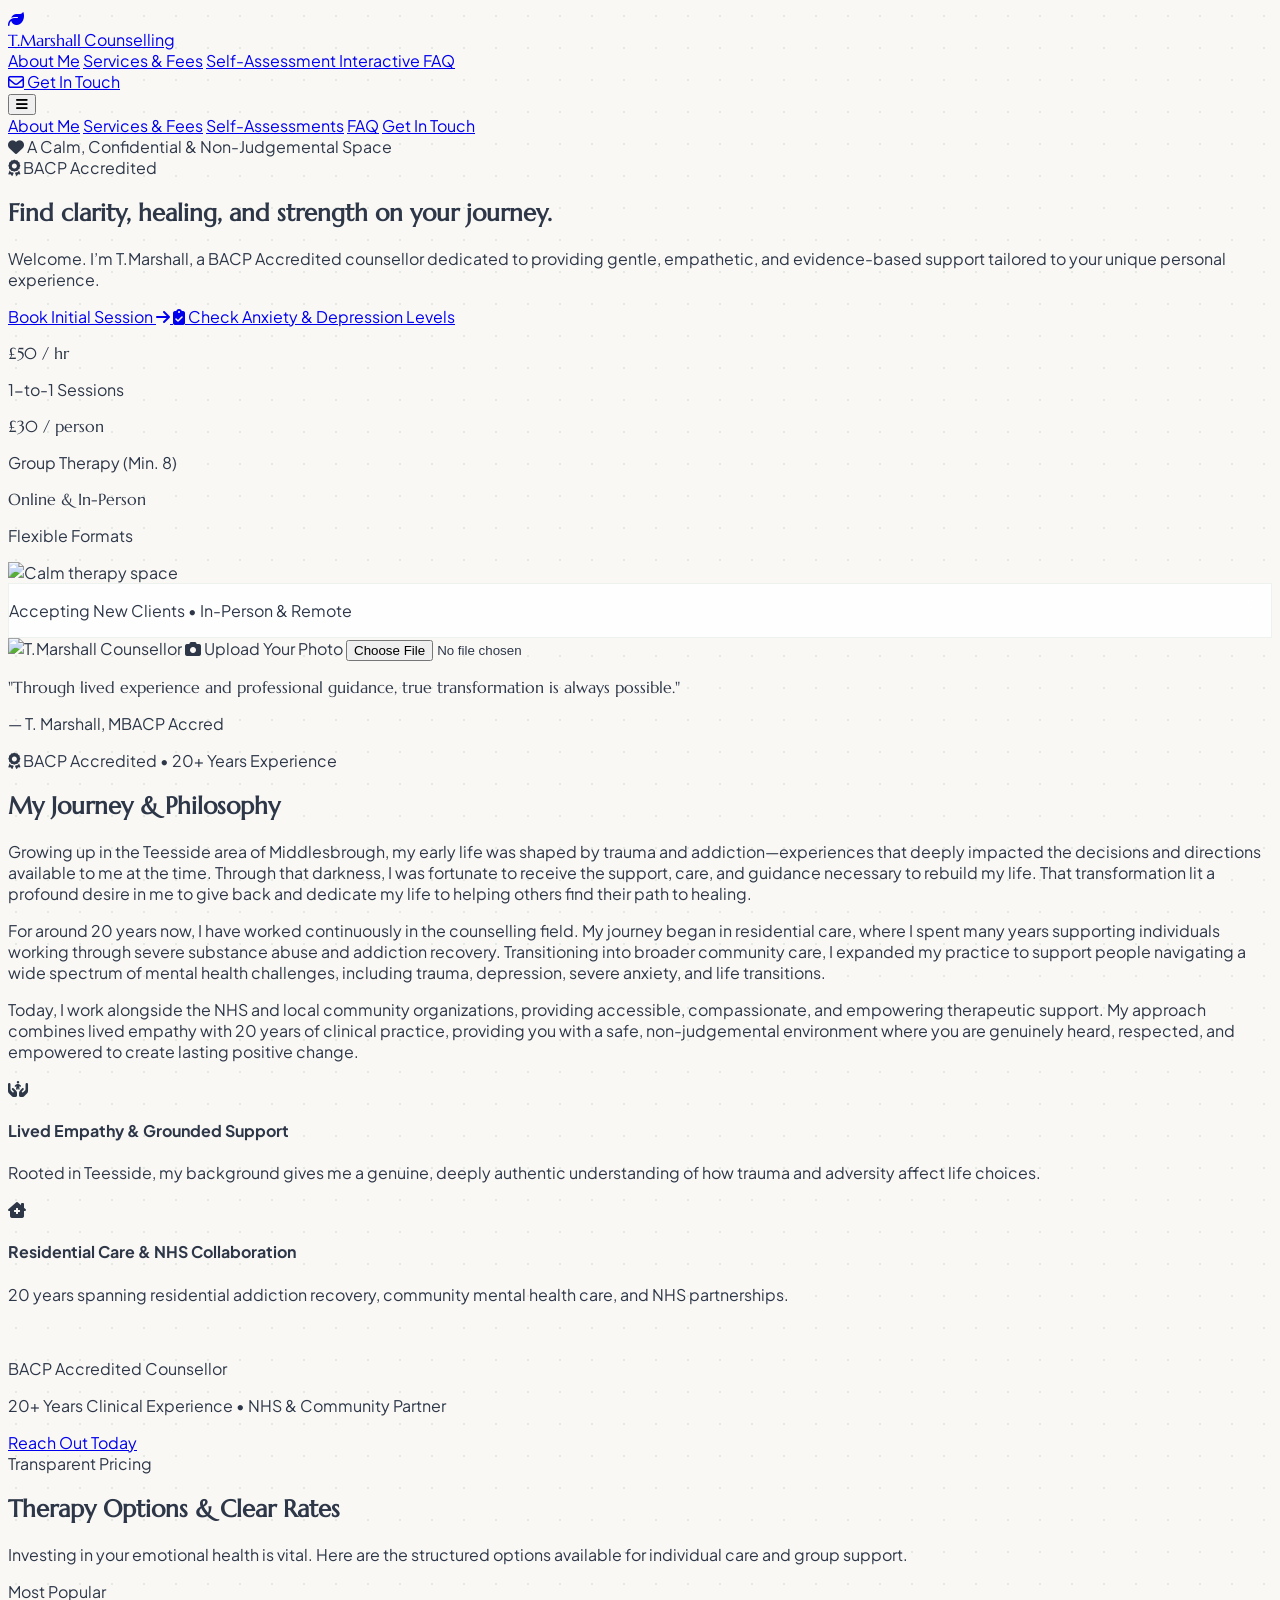
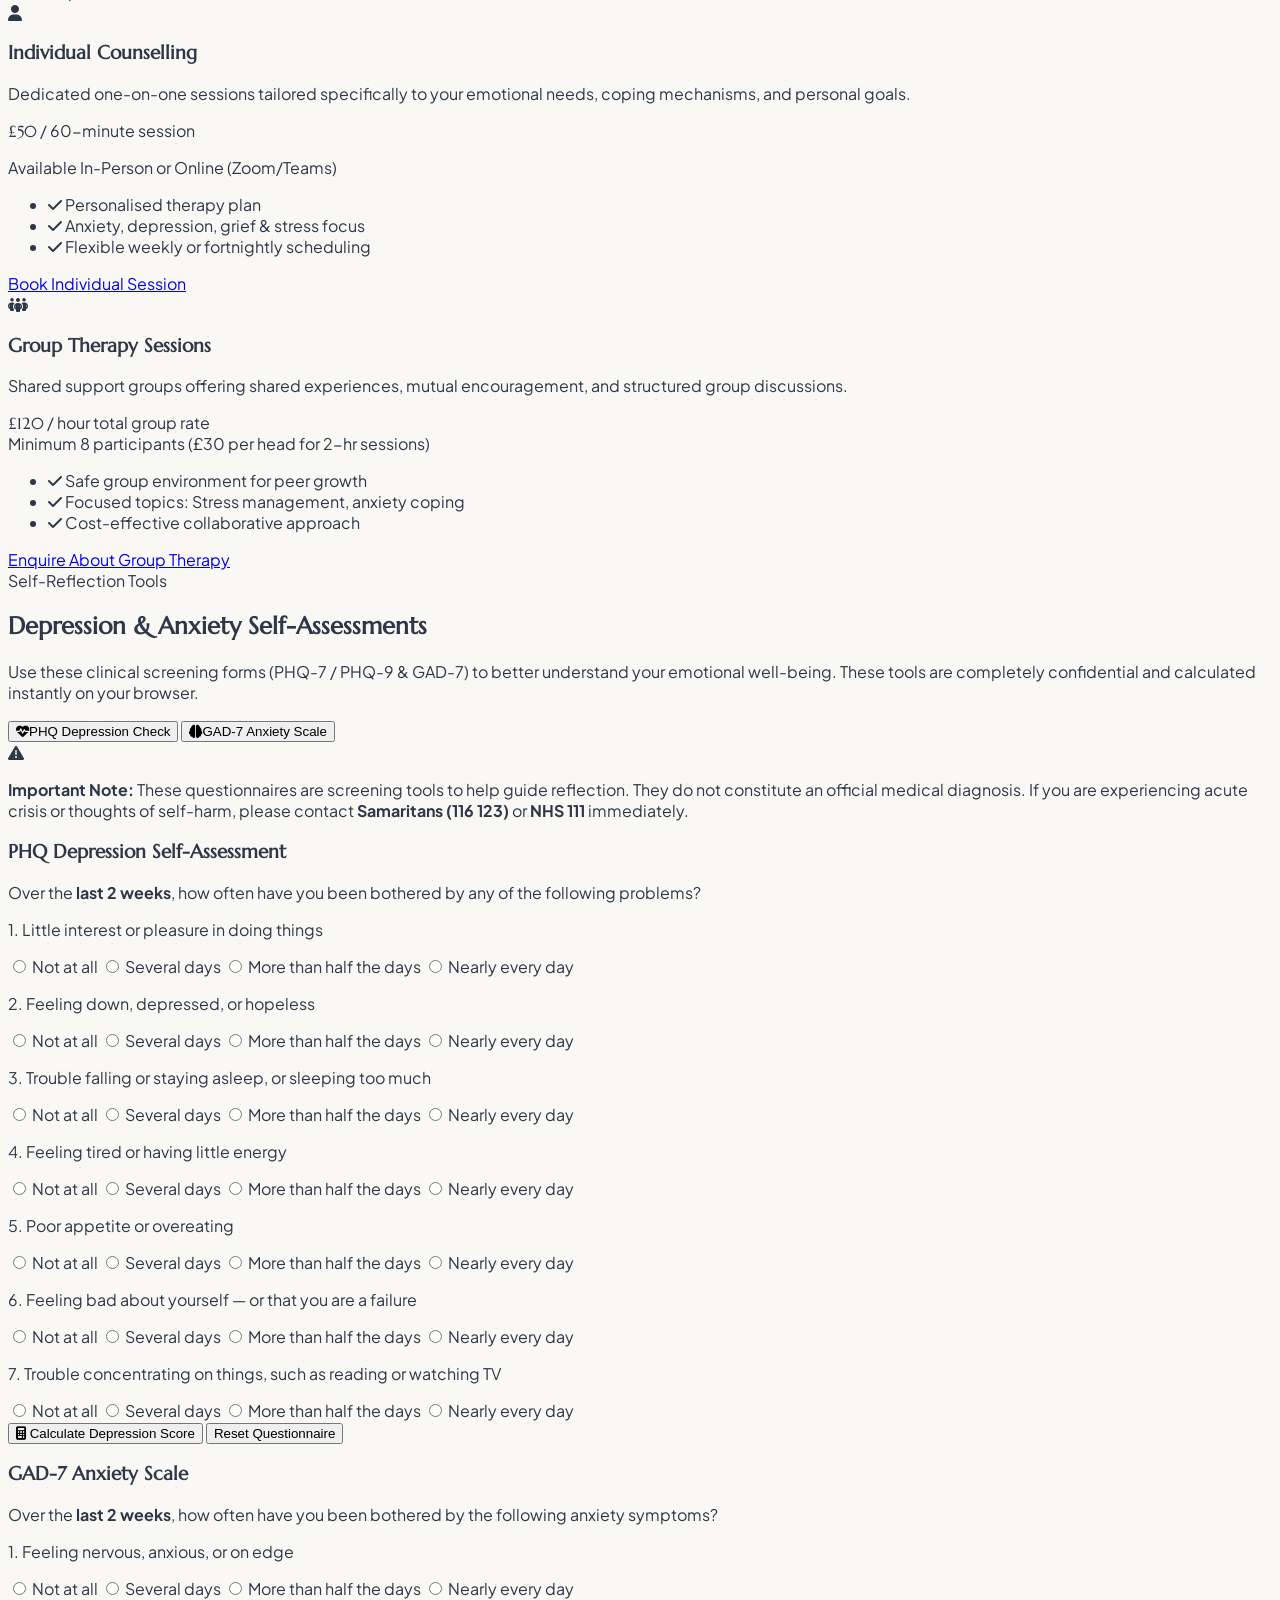
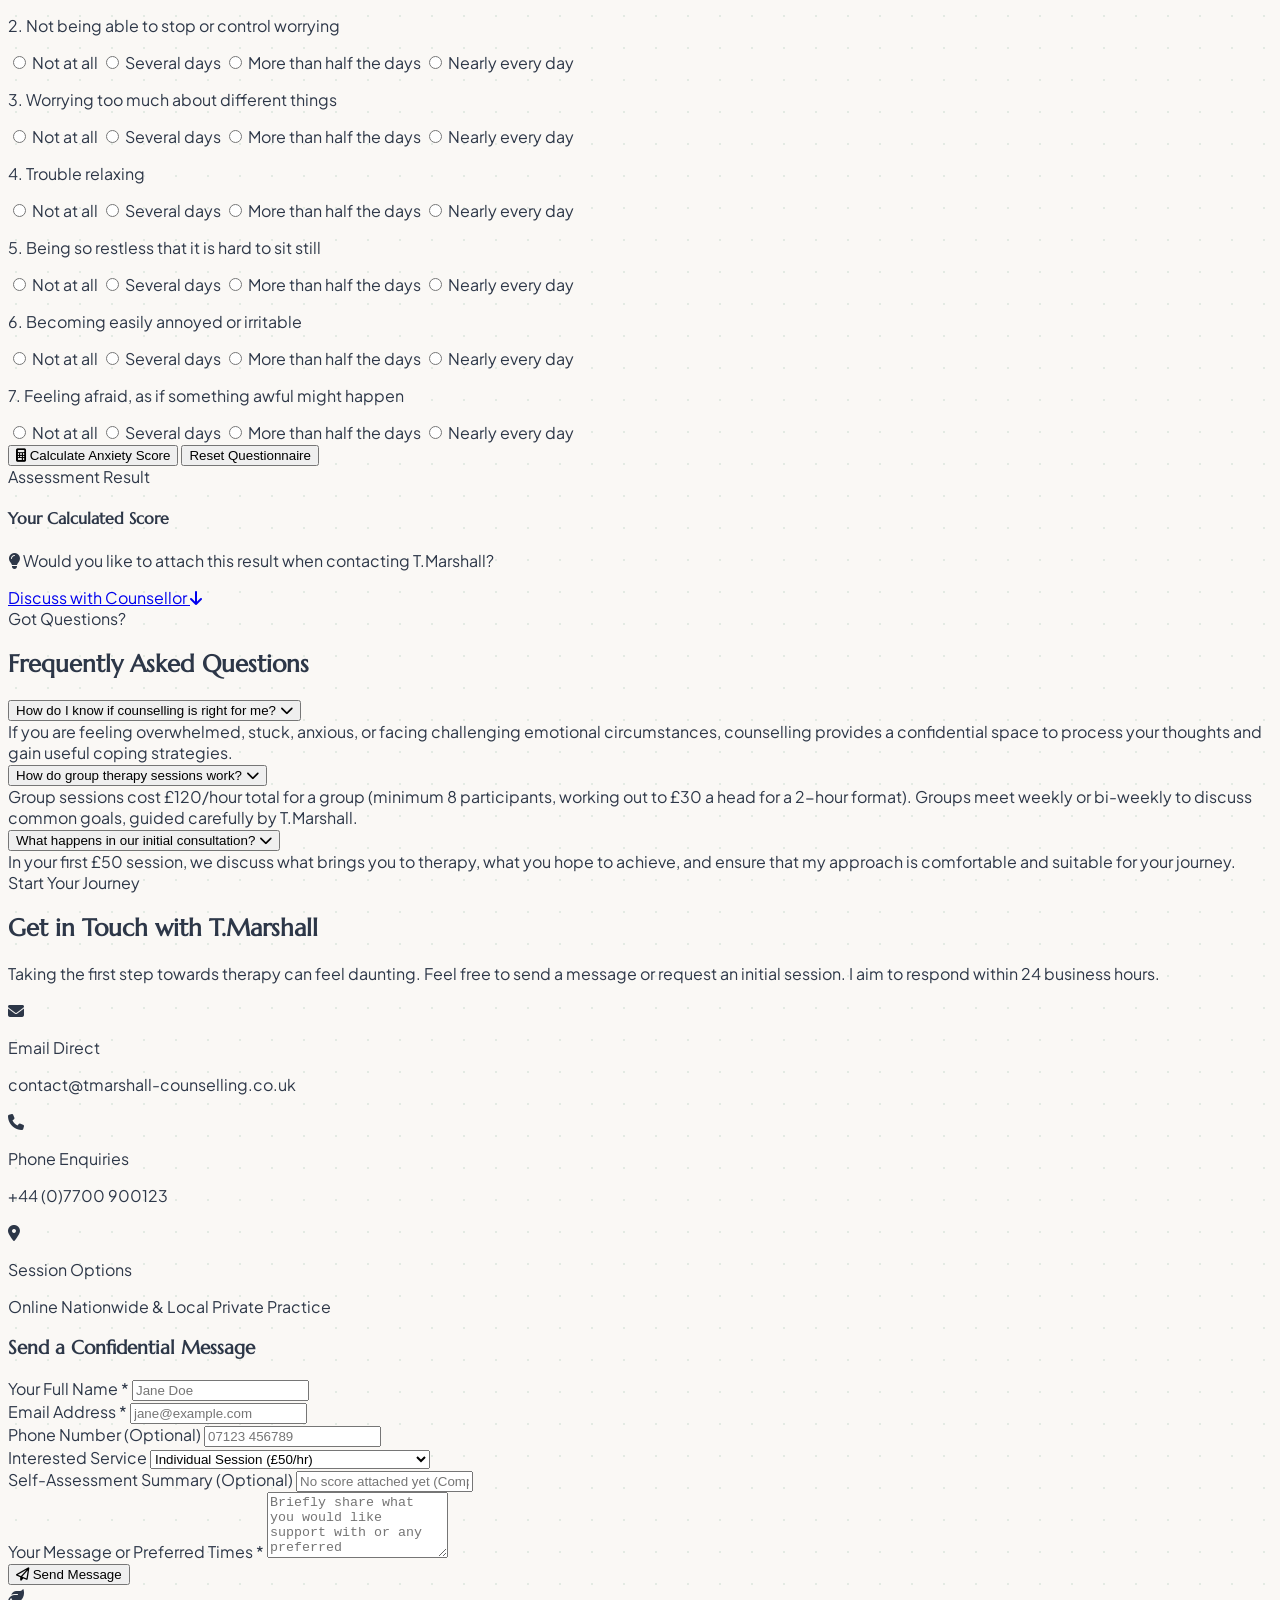
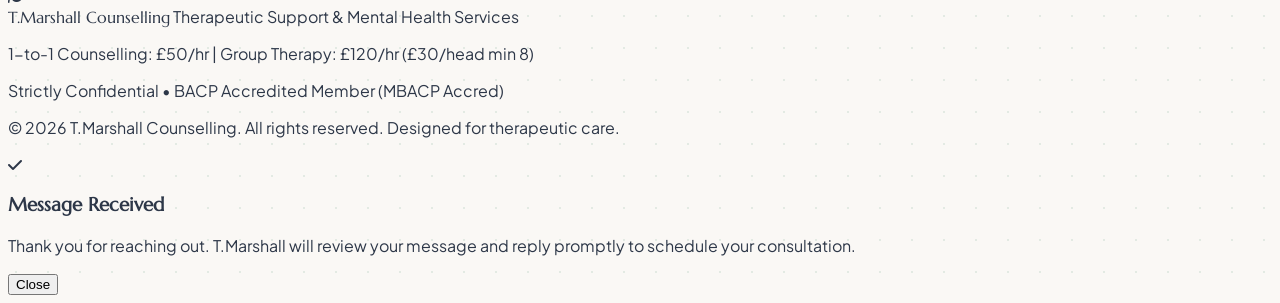
==== index.html @ d77768a2 "Change '1-on-1' to '1-to-1' in session description" ====
<!DOCTYPE html>
<html lang="en" class="scroll-smooth">
<head>
    <meta charset="UTF-8">
    <meta name="viewport" content="width=device-width, initial-scale=1.0">
    <title>T.Marshall Counselling | Warm & Compassionate Therapy Services</title>
    <!-- Tailwind CSS -->
    <script src="https://cdn.tailwindcss.com"></script>
    <!-- FontAwesome Icons -->
    <link rel="stylesheet" href="https://cdnjs.cloudflare.com/ajax/libs/font-awesome/6.4.0/css/all.min.css">
    <!-- Google Fonts -->
    <link rel="preconnect" href="https://fonts.googleapis.com">
    <link rel="preconnect" href="https://fonts.gstatic.com" crossorigin>
    <link href="https://fonts.googleapis.com/css2?family=Marcellus&family=Plus+Jakarta+Sans:ital,wght@0,300;0,400;0,500;0,600;0,700;1,400&display=swap" rel="stylesheet">

    <script>
        tailwind.config = {
            theme: {
                extend: {
                    colors: {
                        sage: {
                            50: '#f4f7f4',
                            100: '#e3eae3',
                            200: '#c7d6c7',
                            300: '#a3bca3',
                            500: '#698a69',
                            600: '#527052',
                            700: '#425a42',
                            800: '#374937',
                            900: '#2f3d2f',
                        },
                        sand: {
                            50: '#fdfbf7',
                            100: '#f7f2e9',
                            200: '#eee3d2',
                            300: '#e1cdb2',
                            500: '#bf9c72',
                        },
                        terracotta: {
                            100: '#faeee9',
                            500: '#c87a58',
                            600: '#b46342',
                        }
                    },
                    fontFamily: {
                        serif: ['Marcellus', 'serif'],
                        sans: ['"Plus Jakarta Sans"', 'sans-serif'],
                    }
                }
            }
        }
    </script>

    <style>
        body {
            background-color: #FAF8F5;
            color: #2D3748;
            font-family: 'Plus Jakarta Sans', sans-serif;
        }
        .serif-title {
            font-family: 'Marcellus', serif;
        }
        .bg-warm-pattern {
            background-color: #FAF8F5;
            background-image: radial-gradient(#e3eae3 1px, transparent 1px);
            background-size: 32px 32px;
        }
        .glass-card {
            background: rgba(255, 255, 255, 0.85);
            backdrop-filter: blur(12px);
            border: 1px solid rgba(227, 234, 227, 0.6);
        }
    </style>
</head>
<body class="bg-warm-pattern text-slate-800 antialiased min-h-screen flex flex-col justify-between">

    <!-- Header / Navigation -->
    <header class="sticky top-0 z-40 bg-[#FAF8F5]/90 backdrop-blur-md border-b border-sage-100/80 transition-all">
        <div class="max-w-7xl mx-auto px-4 sm:px-6 lg:px-8">
            <div class="flex items-center justify-between h-20">
                <!-- Brand Logo -->
                <a href="#" class="flex items-center space-x-3 group">
                    <div class="w-10 h-10 rounded-full bg-sage-500 text-white flex items-center justify-center shadow-sm group-hover:bg-sage-600 transition">
                        <i class="fa-solid fa-leaf text-lg"></i>
                    </div>
                    <div>
                        <span class="serif-title text-xl sm:text-2xl font-normal tracking-wide text-sage-900 block leading-tight">T.Marshall</span>
                        <span class="text-xs uppercase tracking-widest text-sage-600 font-medium">Counselling</span>
                    </div>
                </a>

                <!-- Desktop Navigation Links -->
                <nav class="hidden md:flex items-center space-x-8 text-sm font-medium text-slate-700">
                    <a href="#about" class="hover:text-sage-600 transition">About Me</a>
                    <a href="#services" class="hover:text-sage-600 transition">Services & Fees</a>
                    <a href="#assessments" class="hover:text-sage-600 transition flex items-center space-x-1">
                        <span>Self-Assessment</span>
                        <span class="bg-sage-100 text-sage-700 text-xs px-2 py-0.5 rounded-full font-semibold">Interactive</span>
                    </a>
                    <a href="#faq" class="hover:text-sage-600 transition">FAQ</a>
                </nav>

                <!-- Action Button -->
                <div class="hidden md:flex items-center space-x-4">
                    <a href="#contact" class="bg-sage-600 hover:bg-sage-700 text-white text-sm font-medium px-5 py-2.5 rounded-full shadow-sm hover:shadow transition-all transform hover:-translate-y-0.5 flex items-center space-x-2">
                        <i class="fa-regular fa-envelope"></i>
                        <span>Get In Touch</span>
                    </a>
                </div>

                <!-- Mobile menu button -->
                <button id="mobile-menu-btn" class="md:hidden text-slate-700 p-2 rounded-lg hover:bg-sage-100 transition" aria-label="Toggle menu">
                    <i class="fa-solid fa-bars text-xl"></i>
                </button>
            </div>
        </div>

        <!-- Mobile Menu -->
        <div id="mobile-menu" class="hidden md:hidden bg-sand-50 border-b border-sage-200 px-4 pt-3 pb-6 space-y-3">
            <a href="#about" class="block py-2 text-slate-700 font-medium hover:text-sage-600">About Me</a>
            <a href="#services" class="block py-2 text-slate-700 font-medium hover:text-sage-600">Services & Fees</a>
            <a href="#assessments" class="block py-2 text-slate-700 font-medium hover:text-sage-600">Self-Assessments</a>
            <a href="#faq" class="block py-2 text-slate-700 font-medium hover:text-sage-600">FAQ</a>
            <a href="#contact" class="inline-block w-full text-center bg-sage-600 text-white font-medium py-3 rounded-full mt-2">Get In Touch</a>
        </div>
    </header>

    <main class="flex-grow">
        <!-- Hero Section -->
        <section class="relative py-16 lg:py-24 overflow-hidden">
            <div class="max-w-7xl mx-auto px-4 sm:px-6 lg:px-8">
                <div class="grid lg:grid-cols-12 gap-12 items-center">
                    
                    <div class="lg:col-span-7 space-y-6">
                        <div class="flex flex-wrap items-center gap-2">
                            <div class="inline-flex items-center space-x-2 bg-sage-100/80 text-sage-800 px-4 py-1.5 rounded-full text-sm font-medium border border-sage-200">
                                <i class="fa-solid fa-heart text-terracotta-500 text-xs"></i>
                                <span>A Calm, Confidential & Non-Judgemental Space</span>
                            </div>
                            <div class="inline-flex items-center space-x-1.5 bg-sage-800 text-sand-100 px-3.5 py-1.5 rounded-full text-xs font-semibold shadow-sm border border-sage-700">
                                <i class="fa-solid fa-award text-amber-300"></i>
                                <span>BACP Accredited</span>
                            </div>
                        </div>
                        <h1 class="serif-title text-4xl sm:text-5xl lg:text-6xl text-sage-900 leading-tight">
                            Find clarity, healing, and strength on your journey.
                        </h1>
                        <p class="text-lg text-slate-600 max-w-2xl leading-relaxed">
                            Welcome. I’m T.Marshall, a BACP Accredited counsellor dedicated to providing gentle, empathetic, and evidence-based support tailored to your unique personal experience.
                        </p>
                        
                        <div class="pt-4 flex flex-col sm:flex-row items-stretch sm:items-center space-y-3 sm:space-y-0 sm:space-x-4">
                            <a href="#contact" class="bg-sage-600 hover:bg-sage-700 text-white px-7 py-3.5 rounded-full text-center font-medium shadow-md hover:shadow-lg transition-all flex items-center justify-center space-x-2">
                                <span>Book Initial Session</span>
                                <i class="fa-solid fa-arrow-right text-sm"></i>
                            </a>
                            <a href="#assessments" class="bg-white hover:bg-sand-100 text-sage-800 border border-sage-200 px-7 py-3.5 rounded-full text-center font-medium transition-all flex items-center justify-center space-x-2">
                                <i class="fa-solid fa-clipboard-check text-sage-500"></i>
                                <span>Check Anxiety & Depression Levels</span>
                            </a>
                        </div>

                        <!-- Key Highlights -->
                        <div class="pt-8 border-t border-sage-200/60 grid grid-cols-3 gap-4 text-center sm:text-left">
                            <div>
                                <p class="text-2xl font-bold text-sage-900 serif-title">£50 <span class="text-xs font-normal text-slate-500">/ hr</span></p>
                                <p class="text-xs text-slate-500 font-medium mt-0.5">1-to-1 Sessions</p>
                            </div>
                            <div>
                                <p class="text-2xl font-bold text-sage-900 serif-title">£30 <span class="text-xs font-normal text-slate-500">/ person</span></p>
                                <p class="text-xs text-slate-500 font-medium mt-0.5">Group Therapy (Min. 8)</p>
                            </div>
                            <div>
                                <p class="text-2xl font-bold text-sage-900 serif-title">Online & In-Person</p>
                                <p class="text-xs text-slate-500 font-medium mt-0.5">Flexible Formats</p>
                            </div>
                        </div>
                    </div>

                    <div class="lg:col-span-5 relative">
                        <div class="relative mx-auto max-w-md lg:max-w-none">
                            <div class="absolute -top-4 -left-4 w-72 h-72 bg-sand-200 rounded-full mix-blend-multiply filter blur-xl opacity-70 animate-pulse"></div>
                            <div class="absolute -bottom-4 -right-4 w-72 h-72 bg-sage-200 rounded-full mix-blend-multiply filter blur-xl opacity-70"></div>
                            
                            <div class="relative bg-white p-4 rounded-3xl shadow-xl border border-sage-100">
                                <img src="https://images.unsplash.com/photo-1544027993-37dbfe43562a?auto=format&fit=crop&q=80&w=800" 
                                     alt="Calm therapy space" 
                                     class="rounded-2xl object-cover h-[420px] w-full"
                                     onerror="this.onerror=null; this.src='https://placehold.co/600x800/e3eae3/374937?text=Warm+Calming+Environment';">
                                <div class="absolute bottom-8 left-8 right-8 glass-card p-4 rounded-xl shadow-md border border-white/60">
                                    <div class="flex items-center space-x-3">
                                        <div class="w-3 h-3 bg-emerald-500 rounded-full animate-ping"></div>
                                        <p class="text-xs font-semibold text-sage-900">Accepting New Clients • In-Person & Remote</p>
                                    </div>
                                </div>
                            </div>
                        </div>
                    </div>

                </div>
            </div>
        </section>

        <!-- About Section -->
        <section id="about" class="py-16 sm:py-24 bg-sand-100/60 border-y border-sage-200/40">
            <div class="max-w-7xl mx-auto px-4 sm:px-6 lg:px-8">
                <div class="grid lg:grid-cols-12 gap-12 items-start">
                    
                    <div class="lg:col-span-5 sticky top-28">
                        <div class="relative group">
                            <!-- NOTE: When deploying live, replace the src below with your image file path (e.g. src="images/t-marshall.jpg") -->
                            <img id="profile-img" src="https://images.unsplash.com/photo-1573496359142-b8d87734a5a2?auto=format&fit=crop&q=80&w=800" 
                                 alt="T.Marshall Counsellor" 
                                 class="rounded-3xl shadow-lg w-full h-[460px] object-cover transition duration-300 group-hover:brightness-95"
                                 onerror="this.onerror=null; this.src='https://placehold.co/600x800/d7e3d7/2f3d2f?text=T.+Marshall';">
                            
                            <!-- Interactive Upload Button for Live Preview -->
                            <label for="photo-upload-input" class="absolute top-4 right-4 bg-white/90 hover:bg-white text-sage-900 text-xs font-semibold px-3 py-2 rounded-full shadow-md cursor-pointer backdrop-blur-sm transition flex items-center space-x-1.5 border border-sage-200">
                                <i class="fa-solid fa-camera text-sage-600"></i>
                                <span>Upload Your Photo</span>
                            </label>
                            <input type="file" id="photo-upload-input" accept="image/*" class="hidden" onchange="previewProfilePhoto(event)">

                            <div class="absolute -bottom-6 -right-4 sm:right-4 bg-sage-900 text-white p-5 rounded-2xl shadow-xl max-w-xs border border-sage-700">
                                <p class="serif-title text-base italic font-light leading-snug">"Through lived experience and professional guidance, true transformation is always possible."</p>
                                <p class="text-xs text-sage-300 mt-2 font-medium">— T. Marshall, MBACP Accred</p>
                            </div>
                        </div>
                    </div>

                    <div class="lg:col-span-7 space-y-6">
                        <div class="inline-flex items-center space-x-2 bg-sage-100 text-sage-800 px-3 py-1 rounded-full text-xs font-semibold uppercase tracking-wider border border-sage-200">
                            <i class="fa-solid fa-award text-sage-600"></i>
                            <span>BACP Accredited • 20+ Years Experience</span>
                        </div>
                        
                        <h2 class="serif-title text-3xl sm:text-4xl text-sage-900 leading-tight">My Journey & Philosophy</h2>
                        
                        <p class="text-slate-700 leading-relaxed text-base">
                            Growing up in the Teesside area of Middlesbrough, my early life was shaped by trauma and addiction—experiences that deeply impacted the decisions and directions available to me at the time. Through that darkness, I was fortunate to receive the support, care, and guidance necessary to rebuild my life. That transformation lit a profound desire in me to give back and dedicate my life to helping others find their path to healing.
                        </p>

                        <p class="text-slate-700 leading-relaxed text-base">
                            For around 20 years now, I have worked continuously in the counselling field. My journey began in residential care, where I spent many years supporting individuals working through severe substance abuse and addiction recovery. Transitioning into broader community care, I expanded my practice to support people navigating a wide spectrum of mental health challenges, including trauma, depression, severe anxiety, and life transitions.
                        </p>

                        <p class="text-slate-700 leading-relaxed text-base">
                            Today, I work alongside the NHS and local community organizations, providing accessible, compassionate, and empowering therapeutic support. My approach combines lived empathy with 20 years of clinical practice, providing you with a safe, non-judgemental environment where you are genuinely heard, respected, and empowered to create lasting positive change.
                        </p>

                        <!-- Key Milestones Cards -->
                        <div class="grid sm:grid-cols-2 gap-4 pt-4">
                            <div class="bg-white p-4 rounded-2xl border border-sage-200 shadow-sm space-y-2">
                                <div class="w-10 h-10 rounded-xl bg-sage-100 text-sage-700 flex items-center justify-center font-bold text-lg">
                                    <i class="fa-solid fa-hands-holding-child"></i>
                                </div>
                                <h4 class="font-bold text-sage-900 text-sm">Lived Empathy & Grounded Support</h4>
                                <p class="text-xs text-slate-600 leading-relaxed">
                                    Rooted in Teesside, my background gives me a genuine, deeply authentic understanding of how trauma and adversity affect life choices.
                                </p>
                            </div>

                            <div class="bg-white p-4 rounded-2xl border border-sage-200 shadow-sm space-y-2">
                                <div class="w-10 h-10 rounded-xl bg-sage-100 text-sage-700 flex items-center justify-center font-bold text-lg">
                                    <i class="fa-solid fa-house-chimney-medical"></i>
                                </div>
                                <h4 class="font-bold text-sage-900 text-sm">Residential Care & NHS Collaboration</h4>
                                <p class="text-xs text-slate-600 leading-relaxed">
                                    20 years spanning residential addiction recovery, community mental health care, and NHS partnerships.
                                </p>
                            </div>
                        </div>

                        <!-- Credentials Banner -->
                        <div class="bg-sage-900 text-sand-100 p-5 rounded-2xl flex flex-wrap items-center justify-between gap-4 mt-6">
                            <div class="flex items-center space-x-3">
                                <div class="w-10 h-10 rounded-full bg-sage-800 flex items-center justify-center text-amber-300">
                                    <i class="fa-solid fa-shield-check text-xl"></i>
                                </div>
                                <div>
                                    <p class="font-bold text-sm">BACP Accredited Counsellor</p>
                                    <p class="text-xs text-sage-300">20+ Years Clinical Experience • NHS & Community Partner</p>
                                </div>
                            </div>
                            <a href="#contact" class="text-xs bg-sage-600 hover:bg-sage-500 text-white font-medium px-4 py-2.5 rounded-full transition shadow-sm">
                                Reach Out Today
                            </a>
                        </div>
                    </div>

                </div>
            </div>
        </section>

        <!-- Services & Fees Section -->
        <section id="services" class="py-16 sm:py-24">
            <div class="max-w-7xl mx-auto px-4 sm:px-6 lg:px-8">
                <div class="text-center max-w-3xl mx-auto space-y-4">
                    <span class="text-xs font-bold uppercase tracking-wider text-sage-600">Transparent Pricing</span>
                    <h2 class="serif-title text-3xl sm:text-4xl text-sage-900">Therapy Options & Clear Rates</h2>
                    <p class="text-slate-600">
                        Investing in your emotional health is vital. Here are the structured options available for individual care and group support.
                    </p>
                </div>

                <div class="grid md:grid-cols-2 gap-8 mt-12 max-w-5xl mx-auto">
                    
                    <!-- Individual Counseling Card -->
                    <div class="bg-white rounded-3xl p-8 border border-sage-200 shadow-sm hover:shadow-md transition-all flex flex-col justify-between relative overflow-hidden">
                        <div class="absolute top-0 right-0 bg-sage-100 text-sage-800 text-xs font-semibold px-4 py-1.5 rounded-bl-2xl">
                            Most Popular
                        </div>
                        <div>
                            <div class="w-12 h-12 bg-sage-100 text-sage-700 rounded-2xl flex items-center justify-center text-xl mb-6">
                                <i class="fa-solid fa-user"></i>
                            </div>
                            <h3 class="serif-title text-2xl text-sage-900">Individual Counselling</h3>
                            <p class="text-slate-600 text-sm mt-2">
                                Dedicated one-on-one sessions tailored specifically to your emotional needs, coping mechanisms, and personal goals.
                            </p>

                            <div class="my-6 p-4 bg-sand-50 rounded-2xl border border-sand-200">
                                <div class="flex items-baseline space-x-1">
                                    <span class="serif-title text-4xl font-bold text-sage-900">£50</span>
                                    <span class="text-slate-600 font-medium">/ 60-minute session</span>
                                </div>
                                <p class="text-xs text-slate-500 mt-1">Available In-Person or Online (Zoom/Teams)</p>
                            </div>

                            <ul class="space-y-3 text-sm text-slate-600">
                                <li class="flex items-center space-x-2">
                                    <i class="fa-solid fa-check text-emerald-600 text-xs"></i>
                                    <span>Personalised therapy plan</span>
                                </li>
                                <li class="flex items-center space-x-2">
                                    <i class="fa-solid fa-check text-emerald-600 text-xs"></i>
                                    <span>Anxiety, depression, grief & stress focus</span>
                                </li>
                                <li class="flex items-center space-x-2">
                                    <i class="fa-solid fa-check text-emerald-600 text-xs"></i>
                                    <span>Flexible weekly or fortnightly scheduling</span>
                                </li>
                            </ul>
                        </div>

                        <div class="mt-8">
                            <a href="#contact" onclick="preselectService('Individual Counselling')" class="block w-full py-3 text-center bg-sage-600 hover:bg-sage-700 text-white font-medium rounded-full transition shadow-sm">
                                Book Individual Session
                            </a>
                        </div>
                    </div>

                    <!-- Group Therapy Card -->
                    <div class="bg-white rounded-3xl p-8 border border-sage-200 shadow-sm hover:shadow-md transition-all flex flex-col justify-between relative">
                        <div>
                            <div class="w-12 h-12 bg-sand-200 text-sand-800 rounded-2xl flex items-center justify-center text-xl mb-6">
                                <i class="fa-solid fa-people-group"></i>
                            </div>
                            <h3 class="serif-title text-2xl text-sage-900">Group Therapy Sessions</h3>
                            <p class="text-slate-600 text-sm mt-2">
                                Shared support groups offering shared experiences, mutual encouragement, and structured group discussions.
                            </p>

                            <div class="my-6 p-4 bg-sand-50 rounded-2xl border border-sand-200">
                                <div class="flex items-baseline space-x-1">
                                    <span class="serif-title text-4xl font-bold text-sage-900">£120</span>
                                    <span class="text-slate-600 font-medium">/ hour total group rate</span>
                                </div>
                                <div class="mt-2 text-xs bg-sage-100 text-sage-800 px-3 py-1 rounded-full inline-block font-medium">
                                    Minimum 8 participants (£30 per head for 2-hr sessions)
                                </div>
                            </div>

                            <ul class="space-y-3 text-sm text-slate-600">
                                <li class="flex items-center space-x-2">
                                    <i class="fa-solid fa-check text-emerald-600 text-xs"></i>
                                    <span>Safe group environment for peer growth</span>
                                </li>
                                <li class="flex items-center space-x-2">
                                    <i class="fa-solid fa-check text-emerald-600 text-xs"></i>
                                    <span>Focused topics: Stress management, anxiety coping</span>
                                </li>
                                <li class="flex items-center space-x-2">
                                    <i class="fa-solid fa-check text-emerald-600 text-xs"></i>
                                    <span>Cost-effective collaborative approach</span>
                                </li>
                            </ul>
                        </div>

                        <div class="mt-8">
                            <a href="#contact" onclick="preselectService('Group Therapy')" class="block w-full py-3 text-center bg-sand-200 hover:bg-sand-300 text-sage-900 font-medium rounded-full transition">
                                Enquire About Group Therapy
                            </a>
                        </div>
                    </div>

                </div>
            </div>
        </section>

        <!-- Interactive Self-Assessment Forms Section -->
        <section id="assessments" class="py-16 bg-sage-900 text-white relative">
            <div class="max-w-7xl mx-auto px-4 sm:px-6 lg:px-8">
                
                <div class="text-center max-w-3xl mx-auto space-y-4 mb-12">
                    <span class="text-xs font-bold uppercase tracking-widest text-sage-300">Self-Reflection Tools</span>
                    <h2 class="serif-title text-3xl sm:text-4xl text-sand-100">Depression & Anxiety Self-Assessments</h2>
                    <p class="text-sage-200 text-sm sm:text-base">
                        Use these clinical screening forms (PHQ-7 / PHQ-9 & GAD-7) to better understand your emotional well-being. These tools are completely confidential and calculated instantly on your browser.
                    </p>
                </div>

                <!-- Form Selector Tabs -->
                <div class="flex justify-center mb-8">
                    <div class="bg-sage-800/80 p-1.5 rounded-full inline-flex border border-sage-700/80 space-x-1">
                        <button id="tab-phq" onclick="switchAssessmentTab('phq')" class="px-5 py-2.5 rounded-full text-sm font-medium transition-all bg-sage-600 text-white shadow">
                            <i class="fa-solid fa-heart-pulse mr-2"></i>PHQ Depression Check
                        </button>
                        <button id="tab-gad" onclick="switchAssessmentTab('gad')" class="px-5 py-2.5 rounded-full text-sm font-medium transition-all text-sage-300 hover:text-white">
                            <i class="fa-solid fa-brain mr-2"></i>GAD-7 Anxiety Scale
                        </button>
                    </div>
                </div>

                <!-- Assessment Container Card -->
                <div class="bg-white text-slate-800 rounded-3xl p-6 sm:p-10 max-w-4xl mx-auto shadow-2xl relative">
                    
                    <!-- Clinical Disclaimer Header -->
                    <div class="bg-sand-100 border border-sand-300 p-4 rounded-2xl mb-8 flex items-start space-x-3 text-xs sm:text-sm text-slate-700">
                        <i class="fa-solid fa-triangle-exclamation text-terracotta-500 text-lg mt-0.5 flex-shrink-0"></i>
                        <p>
                            <strong>Important Note:</strong> These questionnaires are screening tools to help guide reflection. They do not constitute an official medical diagnosis. If you are experiencing acute crisis or thoughts of self-harm, please contact <strong>Samaritans (116 123)</strong> or <strong>NHS 111</strong> immediately.
                        </p>
                    </div>

                    <!-- PHQ Assessment Form -->
                    <div id="phq-form-container" class="space-y-8">
                        <div class="border-b border-slate-200 pb-4">
                            <h3 class="serif-title text-2xl text-sage-900">PHQ Depression Self-Assessment</h3>
                            <p class="text-xs sm:text-sm text-slate-500 mt-1">
                                Over the <strong>last 2 weeks</strong>, how often have you been bothered by any of the following problems?
                            </p>
                        </div>

                        <form id="phq-form" class="space-y-6">
                            <!-- Questions rendered dynamically or hardcoded for reliability -->
                            <div class="space-y-6" id="phq-questions-list"></div>

                            <div class="pt-6 border-t border-slate-200 flex flex-col sm:flex-row items-center justify-between gap-4">
                                <button type="button" onclick="calculatePHQ()" class="w-full sm:w-auto bg-sage-600 hover:bg-sage-700 text-white font-medium px-8 py-3.5 rounded-full shadow transition-all flex items-center justify-center space-x-2">
                                    <i class="fa-solid fa-calculator"></i>
                                    <span>Calculate Depression Score</span>
                                </button>
                                <button type="button" onclick="resetForm('phq')" class="text-xs text-slate-500 hover:text-slate-800 underline">
                                    Reset Questionnaire
                                </button>
                            </div>
                        </form>
                    </div>

                    <!-- GAD-7 Assessment Form (Hidden by default) -->
                    <div id="gad-form-container" class="space-y-8 hidden">
                        <div class="border-b border-slate-200 pb-4">
                            <h3 class="serif-title text-2xl text-sage-900">GAD-7 Anxiety Scale</h3>
                            <p class="text-xs sm:text-sm text-slate-500 mt-1">
                                Over the <strong>last 2 weeks</strong>, how often have you been bothered by the following anxiety symptoms?
                            </p>
                        </div>

                        <form id="gad-form" class="space-y-6">
                            <div class="space-y-6" id="gad-questions-list"></div>

                            <div class="pt-6 border-t border-slate-200 flex flex-col sm:flex-row items-center justify-between gap-4">
                                <button type="button" onclick="calculateGAD()" class="w-full sm:w-auto bg-sage-600 hover:bg-sage-700 text-white font-medium px-8 py-3.5 rounded-full shadow transition-all flex items-center justify-center space-x-2">
                                    <i class="fa-solid fa-calculator"></i>
                                    <span>Calculate Anxiety Score</span>
                                </button>
                                <button type="button" onclick="resetForm('gad')" class="text-xs text-slate-500 hover:text-slate-800 underline">
                                    Reset Questionnaire
                                </button>
                            </div>
                        </form>
                    </div>

                    <!-- Assessment Result Modal / Display Box -->
                    <div id="assessment-result" class="hidden mt-8 p-6 bg-sand-50 rounded-2xl border border-sage-200 space-y-4">
                        <div class="flex items-center justify-between">
                            <span id="result-badge" class="px-3 py-1 rounded-full text-xs font-bold uppercase tracking-wide"></span>
                            <span class="text-xs text-slate-400">Assessment Result</span>
                        </div>
                        
                        <div>
                            <h4 id="result-title" class="serif-title text-2xl text-sage-900">Your Calculated Score</h4>
                            <p id="result-description" class="text-sm text-slate-600 mt-2 leading-relaxed"></p>
                        </div>

                        <div class="bg-white p-4 rounded-xl border border-sage-100 flex flex-col sm:flex-row items-center justify-between gap-3">
                            <p class="text-xs text-slate-600">
                                <i class="fa-solid fa-lightbulb text-amber-500 mr-1"></i>
                                Would you like to attach this result when contacting T.Marshall?
                            </p>
                            <a href="#contact" id="attach-score-btn" class="text-xs bg-sage-800 text-white font-medium px-4 py-2 rounded-full whitespace-nowrap hover:bg-sage-900 transition">
                                Discuss with Counsellor <i class="fa-solid fa-arrow-down ml-1"></i>
                            </a>
                        </div>
                    </div>

                </div>
            </div>
        </section>

        <!-- FAQ Section -->
        <section id="faq" class="py-16 sm:py-24 bg-sand-50">
            <div class="max-w-4xl mx-auto px-4 sm:px-6 lg:px-8">
                <div class="text-center space-y-3 mb-12">
                    <span class="text-xs font-bold uppercase tracking-wider text-sage-600">Got Questions?</span>
                    <h2 class="serif-title text-3xl sm:text-4xl text-sage-900">Frequently Asked Questions</h2>
                </div>

                <div class="space-y-4" id="faq-accordion">
                    <!-- FAQ 1 -->
                    <div class="bg-white rounded-2xl border border-sage-200 overflow-hidden shadow-sm">
                        <button onclick="toggleFaq(1)" class="w-full text-left p-5 font-semibold text-sage-900 flex justify-between items-center hover:bg-sand-100/50 transition">
                            <span>How do I know if counselling is right for me?</span>
                            <i id="faq-icon-1" class="fa-solid fa-chevron-down text-sage-500 transition-transform"></i>
                        </button>
                        <div id="faq-answer-1" class="hidden px-5 pb-5 text-sm text-slate-600 leading-relaxed border-t border-sage-100 pt-3">
                            If you are feeling overwhelmed, stuck, anxious, or facing challenging emotional circumstances, counselling provides a confidential space to process your thoughts and gain useful coping strategies.
                        </div>
                    </div>

                    <!-- FAQ 2 -->
                    <div class="bg-white rounded-2xl border border-sage-200 overflow-hidden shadow-sm">
                        <button onclick="toggleFaq(2)" class="w-full text-left p-5 font-semibold text-sage-900 flex justify-between items-center hover:bg-sand-100/50 transition">
                            <span>How do group therapy sessions work?</span>
                            <i id="faq-icon-2" class="fa-solid fa-chevron-down text-sage-500 transition-transform"></i>
                        </button>
                        <div id="faq-answer-2" class="hidden px-5 pb-5 text-sm text-slate-600 leading-relaxed border-t border-sage-100 pt-3">
                            Group sessions cost £120/hour total for a group (minimum 8 participants, working out to £30 a head for a 2-hour format). Groups meet weekly or bi-weekly to discuss common goals, guided carefully by T.Marshall.
                        </div>
                    </div>

                    <!-- FAQ 3 -->
                    <div class="bg-white rounded-2xl border border-sage-200 overflow-hidden shadow-sm">
                        <button onclick="toggleFaq(3)" class="w-full text-left p-5 font-semibold text-sage-900 flex justify-between items-center hover:bg-sand-100/50 transition">
                            <span>What happens in our initial consultation?</span>
                            <i id="faq-icon-3" class="fa-solid fa-chevron-down text-sage-500 transition-transform"></i>
                        </button>
                        <div id="faq-answer-3" class="hidden px-5 pb-5 text-sm text-slate-600 leading-relaxed border-t border-sage-100 pt-3">
                            In your first £50 session, we discuss what brings you to therapy, what you hope to achieve, and ensure that my approach is comfortable and suitable for your journey.
                        </div>
                    </div>
                </div>
            </div>
        </section>

        <!-- Contact Section -->
        <section id="contact" class="py-16 sm:py-24 bg-white relative">
            <div class="max-w-7xl mx-auto px-4 sm:px-6 lg:px-8">
                <div class="grid lg:grid-cols-12 gap-12">
                    
                    <!-- Contact Info -->
                    <div class="lg:col-span-5 space-y-6">
                        <span class="text-xs font-bold uppercase tracking-wider text-sage-600">Start Your Journey</span>
                        <h2 class="serif-title text-3xl sm:text-4xl text-sage-900">Get in Touch with T.Marshall</h2>
                        <p class="text-slate-600 leading-relaxed">
                            Taking the first step towards therapy can feel daunting. Feel free to send a message or request an initial session. I aim to respond within 24 business hours.
                        </p>

                        <div class="space-y-4 pt-4">
                            <div class="flex items-center space-x-4 p-4 rounded-2xl bg-sand-50 border border-sand-200">
                                <div class="w-10 h-10 rounded-full bg-sage-100 text-sage-700 flex items-center justify-center">
                                    <i class="fa-solid fa-envelope"></i>
                                </div>
                                <div>
                                    <p class="text-xs text-slate-500 font-medium">Email Direct</p>
                                    <p class="text-sm font-semibold text-sage-900">contact@tmarshall-counselling.co.uk</p>
                                </div>
                            </div>

                            <div class="flex items-center space-x-4 p-4 rounded-2xl bg-sand-50 border border-sand-200">
                                <div class="w-10 h-10 rounded-full bg-sage-100 text-sage-700 flex items-center justify-center">
                                    <i class="fa-solid fa-phone"></i>
                                </div>
                                <div>
                                    <p class="text-xs text-slate-500 font-medium">Phone Enquiries</p>
                                    <p class="text-sm font-semibold text-sage-900">+44 (0)7700 900123</p>
                                </div>
                            </div>

                            <div class="flex items-center space-x-4 p-4 rounded-2xl bg-sand-50 border border-sand-200">
                                <div class="w-10 h-10 rounded-full bg-sage-100 text-sage-700 flex items-center justify-center">
                                    <i class="fa-solid fa-location-dot"></i>
                                </div>
                                <div>
                                    <p class="text-xs text-slate-500 font-medium">Session Options</p>
                                    <p class="text-sm font-semibold text-sage-900">Online Nationwide & Local Private Practice</p>
                                </div>
                            </div>
                        </div>

                    </div>

                    <!-- Contact Form -->
                    <div class="lg:col-span-7">
                        <div class="bg-sand-50 p-6 sm:p-10 rounded-3xl border border-sage-200 shadow-sm">
                            <h3 class="serif-title text-2xl text-sage-900 mb-6">Send a Confidential Message</h3>

                            <form id="contact-form" onsubmit="handleContactSubmit(event)" class="space-y-4">
                                <div class="grid sm:grid-cols-2 gap-4">
                                    <div>
                                        <label class="block text-xs font-semibold text-slate-700 mb-1">Your Full Name *</label>
                                        <input type="text" required class="w-full px-4 py-3 rounded-xl border border-sage-200 focus:ring-2 focus:ring-sage-500 focus:outline-none text-sm bg-white" placeholder="Jane Doe">
                                    </div>
                                    <div>
                                        <label class="block text-xs font-semibold text-slate-700 mb-1">Email Address *</label>
                                        <input type="email" required class="w-full px-4 py-3 rounded-xl border border-sage-200 focus:ring-2 focus:ring-sage-500 focus:outline-none text-sm bg-white" placeholder="jane@example.com">
                                    </div>
                                </div>

                                <div class="grid sm:grid-cols-2 gap-4">
                                    <div>
                                        <label class="block text-xs font-semibold text-slate-700 mb-1">Phone Number (Optional)</label>
                                        <input type="tel" class="w-full px-4 py-3 rounded-xl border border-sage-200 focus:ring-2 focus:ring-sage-500 focus:outline-none text-sm bg-white" placeholder="07123 456789">
                                    </div>
                                    <div>
                                        <label class="block text-xs font-semibold text-slate-700 mb-1">Interested Service</label>
                                        <select id="service-select" class="w-full px-4 py-3 rounded-xl border border-sage-200 focus:ring-2 focus:ring-sage-500 focus:outline-none text-sm bg-white text-slate-700">
                                            <option value="Individual Counselling">Individual Session (£50/hr)</option>
                                            <option value="Group Therapy">Group Therapy (£120/hr base / £30 a head)</option>
                                            <option value="General Enquiry">General Enquiry</option>
                                        </select>
                                    </div>
                                </div>

                                <div>
                                    <label class="block text-xs font-semibold text-slate-700 mb-1">Self-Assessment Summary (Optional)</label>
                                    <input type="text" id="attached-score-input" class="w-full px-4 py-3 rounded-xl border border-sage-200 bg-slate-100 text-slate-600 text-xs" placeholder="No score attached yet (Complete assessment above to include)" readonly>
                                </div>

                                <div>
                                    <label class="block text-xs font-semibold text-slate-700 mb-1">Your Message or Preferred Times *</label>
                                    <textarea required rows="4" class="w-full px-4 py-3 rounded-xl border border-sage-200 focus:ring-2 focus:ring-sage-500 focus:outline-none text-sm bg-white" placeholder="Briefly share what you would like support with or any preferred days/times..."></textarea>
                                </div>

                                <button type="submit" class="w-full bg-sage-600 hover:bg-sage-700 text-white font-medium py-3.5 rounded-full shadow-md transition-all flex items-center justify-center space-x-2">
                                    <i class="fa-regular fa-paper-plane"></i>
                                    <span>Send Message</span>
                                </button>
                            </form>
                        </div>
                    </div>

                </div>
            </div>
        </section>
    </main>

    <!-- Footer -->
    <footer class="bg-sage-900 text-white border-t border-sage-800 py-12">
        <div class="max-w-7xl mx-auto px-4 sm:px-6 lg:px-8 space-y-8">
            <div class="flex flex-col md:flex-row justify-between items-center gap-6">
                <div class="flex items-center space-x-3">
                    <div class="w-8 h-8 rounded-full bg-sage-600 text-white flex items-center justify-center">
                        <i class="fa-solid fa-leaf text-sm"></i>
                    </div>
                    <div>
                        <span class="serif-title text-xl text-sand-100 block leading-tight">T.Marshall Counselling</span>
                        <span class="text-xs text-sage-300">Therapeutic Support & Mental Health Services</span>
                    </div>
                </div>

                <div class="text-xs text-sage-300 text-center md:text-right space-y-1">
                    <p>1-to-1 Counselling: £50/hr | Group Therapy: £120/hr (£30/head min 8)</p>
                    <p>Strictly Confidential • BACP Accredited Member (MBACP Accred)</p>
                </div>
            </div>

            <div class="border-t border-sage-800 pt-6 text-center text-xs text-sage-400">
                <p>&copy; 2026 T.Marshall Counselling. All rights reserved. Designed for therapeutic care.</p>
            </div>
        </div>
    </footer>

    <!-- Success Message Modal -->
    <div id="success-modal" class="fixed inset-0 bg-black/50 backdrop-blur-sm z-50 flex items-center justify-center hidden p-4">
        <div class="bg-white rounded-3xl p-8 max-w-md w-full text-center space-y-4 shadow-2xl">
            <div class="w-16 h-16 bg-emerald-100 text-emerald-600 rounded-full flex items-center justify-center mx-auto text-2xl">
                <i class="fa-solid fa-check"></i>
            </div>
            <h3 class="serif-title text-2xl text-sage-900">Message Received</h3>
            <p class="text-slate-600 text-sm leading-relaxed">
                Thank you for reaching out. T.Marshall will review your message and reply promptly to schedule your consultation.
            </p>
            <button onclick="closeSuccessModal()" class="w-full bg-sage-600 text-white font-medium py-3 rounded-full hover:bg-sage-700 transition">
                Close
            </button>
        </div>
    </div>

    <script>
        // PHQ Questionnaire Items
        const phqQuestions = [
            "Little interest or pleasure in doing things",
            "Feeling down, depressed, or hopeless",
            "Trouble falling or staying asleep, or sleeping too much",
            "Feeling tired or having little energy",
            "Poor appetite or overeating",
            "Feeling bad about yourself — or that you are a failure",
            "Trouble concentrating on things, such as reading or watching TV"
        ];

        // GAD-7 Questionnaire Items
        const gadQuestions = [
            "Feeling nervous, anxious, or on edge",
            "Not being able to stop or control worrying",
            "Worrying too much about different things",
            "Trouble relaxing",
            "Being so restless that it is hard to sit still",
            "Becoming easily annoyed or irritable",
            "Feeling afraid, as if something awful might happen"
        ];

        const options = [
            { label: "Not at all", value: 0 },
            { label: "Several days", value: 1 },
            { label: "More than half the days", value: 2 },
            { label: "Nearly every day", value: 3 }
        ];

        // Initialize Questionnaires on page load
        window.addEventListener('DOMContentLoaded', () => {
            renderQuestionnaire('phq-questions-list', phqQuestions, 'phq');
            renderQuestionnaire('gad-questions-list', gadQuestions, 'gad');
        });

        function renderQuestionnaire(containerId, questions, prefix) {
            const container = document.getElementById(containerId);
            container.innerHTML = questions.map((q, idx) => `
                <div class="bg-sand-50/70 p-4 rounded-2xl border border-sage-100 space-y-3">
                    <p class="text-xs sm:text-sm font-semibold text-sage-900">${idx + 1}. ${q}</p>
                    <div class="grid grid-cols-2 sm:grid-cols-4 gap-2">
                        ${options.map((opt) => `
                            <label class="flex items-center space-x-2 bg-white px-3 py-2 rounded-xl border border-sage-200 hover:border-sage-400 cursor-pointer text-xs">
                                <input type="radio" name="${prefix}_q${idx}" value="${opt.value}" class="text-sage-600 focus:ring-sage-500">
                                <span class="text-slate-700">${opt.label}</span>
                            </label>
                        `).join('')}
                    </div>
                </div>
            `).join('');
        }

        // Tab Switching Logic
        function switchAssessmentTab(tab) {
            const phqTab = document.getElementById('tab-phq');
            const gadTab = document.getElementById('tab-gad');
            const phqCont = document.getElementById('phq-form-container');
            const gadCont = document.getElementById('gad-form-container');

            if (tab === 'phq') {
                phqTab.className = "px-5 py-2.5 rounded-full text-sm font-medium transition-all bg-sage-600 text-white shadow";
                gadTab.className = "px-5 py-2.5 rounded-full text-sm font-medium transition-all text-sage-300 hover:text-white";
                phqCont.classList.remove('hidden');
                gadCont.classList.add('hidden');
            } else {
                gadTab.className = "px-5 py-2.5 rounded-full text-sm font-medium transition-all bg-sage-600 text-white shadow";
                phqTab.className = "px-5 py-2.5 rounded-full text-sm font-medium transition-all text-sage-300 hover:text-white";
                gadCont.classList.remove('hidden');
                phqCont.classList.add('hidden');
            }
        }

        // Calculate PHQ Score
        function calculatePHQ() {
            let score = 0;
            let answered = 0;

            for (let i = 0; i < phqQuestions.length; i++) {
                const radios = document.getElementsByName(`phq_q${i}`);
                for (const r of radios) {
                    if (r.checked) {
                        score += parseInt(r.value);
                        answered++;
                        break;
                    }
                }
            }

            if (answered < phqQuestions.length) {
                alert("Please answer all questions to calculate an accurate score.");
                return;
            }

            let badgeClass = "bg-emerald-100 text-emerald-800";
            let severity = "Minimal Depression";
            let desc = "Your responses suggest minimal or mild emotional distress. Speaking with a counsellor can help maintain well-being and build resilience.";

            if (score >= 15) {
                badgeClass = "bg-rose-100 text-rose-800";
                severity = "Moderately Severe / Severe Depression Symptoms";
                desc = "Your score indicates significant symptoms. We strongly recommend scheduling a consultation with T.Marshall or reaching out to a medical professional.";
            } else if (score >= 10) {
                badgeClass = "bg-amber-100 text-amber-800";
                severity = "Moderate Depression Symptoms";
                desc = "Your score reflects moderate depressive feelings. Therapy can offer valuable tools and relief.";
            } else if (score >= 5) {
                badgeClass = "bg-blue-100 text-blue-800";
                severity = "Mild Depression Symptoms";
                desc = "You are experiencing mild symptoms. Early therapeutic conversations can prevent symptoms from escalating.";
            }

            showResult(`PHQ Score: ${score} / 21 (${severity})`, desc, badgeClass, severity, `PHQ-7 Score: ${score}/21 (${severity})`);
        }

        // Calculate GAD-7 Score
        function calculateGAD() {
            let score = 0;
            let answered = 0;

            for (let i = 0; i < gadQuestions.length; i++) {
                const radios = document.getElementsByName(`gad_q${i}`);
                for (const r of radios) {
                    if (r.checked) {
                        score += parseInt(r.value);
                        answered++;
                        break;
                    }
                }
            }

            if (answered < gadQuestions.length) {
                alert("Please answer all questions to calculate your GAD-7 score.");
                return;
            }

            let badgeClass = "bg-emerald-100 text-emerald-800";
            let severity = "Minimal Anxiety";
            let desc = "Your anxiety levels appear low and manageable. Counselling can further enhance self-care techniques.";

            if (score >= 15) {
                badgeClass = "bg-rose-100 text-rose-800";
                severity = "Severe Anxiety Symptoms";
                desc = "Your responses indicate high anxiety levels. Professional counselling can guide you through grounding, anxiety reduction, and cognitive strategies.";
            } else if (score >= 10) {
                badgeClass = "bg-amber-100 text-amber-800";
                severity = "Moderate Anxiety Symptoms";
                desc = "Your score suggests moderate anxiety. Structured therapy sessions can help ease ongoing worry.";
            } else if (score >= 5) {
                badgeClass = "bg-blue-100 text-blue-800";
                severity = "Mild Anxiety Symptoms";
                desc = "Mild anxiety detected. Proactive support can help keep anxiety under control.";
            }

            showResult(`GAD-7 Score: ${score} / 21 (${severity})`, desc, badgeClass, severity, `GAD-7 Score: ${score}/21 (${severity})`);
        }

        function showResult(title, desc, badgeClass, badgeText, summaryText) {
            const resBox = document.getElementById('assessment-result');
            const resTitle = document.getElementById('result-title');
            const resDesc = document.getElementById('result-description');
            const resBadge = document.getElementById('result-badge');
            const attachInput = document.getElementById('attached-score-input');

            resTitle.textContent = title;
            resDesc.textContent = desc;
            resBadge.className = `px-3 py-1 rounded-full text-xs font-bold uppercase tracking-wide ${badgeClass}`;
            resBadge.textContent = badgeText;
            attachInput.value = summaryText;

            resBox.classList.remove('hidden');
            resBox.scrollIntoView({ behavior: 'smooth', block: 'center' });
        }

        function resetForm(prefix) {
            for (let i = 0; i < 7; i++) {
                const radios = document.getElementsByName(`${prefix}_q${i}`);
                radios.forEach(r => r.checked = false);
            }
            document.getElementById('assessment-result').classList.add('hidden');
            document.getElementById('attached-score-input').value = "";
        }

        function preselectService(serviceName) {
            const select = document.getElementById('service-select');
            if (select) {
                select.value = serviceName;
            }
        }

        function toggleFaq(id) {
            const ans = document.getElementById(`faq-answer-${id}`);
            const icon = document.getElementById(`faq-icon-${id}`);
            if (ans.classList.contains('hidden')) {
                ans.classList.remove('hidden');
                icon.classList.add('rotate-180');
            } else {
                ans.classList.add('hidden');
                icon.classList.remove('rotate-180');
            }
        }

        function handleContactSubmit(event) {
            event.preventDefault();
            document.getElementById('success-modal').classList.remove('hidden');
        }

        function closeSuccessModal() {
            document.getElementById('success-modal').classList.add('hidden');
            document.getElementById('contact-form').reset();
        }

        // Mobile menu toggle
        document.getElementById('mobile-menu-btn').addEventListener('click', () => {
            const menu = document.getElementById('mobile-menu');
            menu.classList.toggle('hidden');
        });

        // Function to dynamically upload & preview profile image
        function previewProfilePhoto(event) {
            const file = event.target.files[0];
            if (file) {
                const reader = new FileReader();
                reader.onload = function(e) {
                    const img = document.getElementById('profile-img');
                    if (img) {
                        img.src = e.target.result;
                    }
                };
                reader.readAsDataURL(file);
            }
        }
    </script>
</body>
</html>
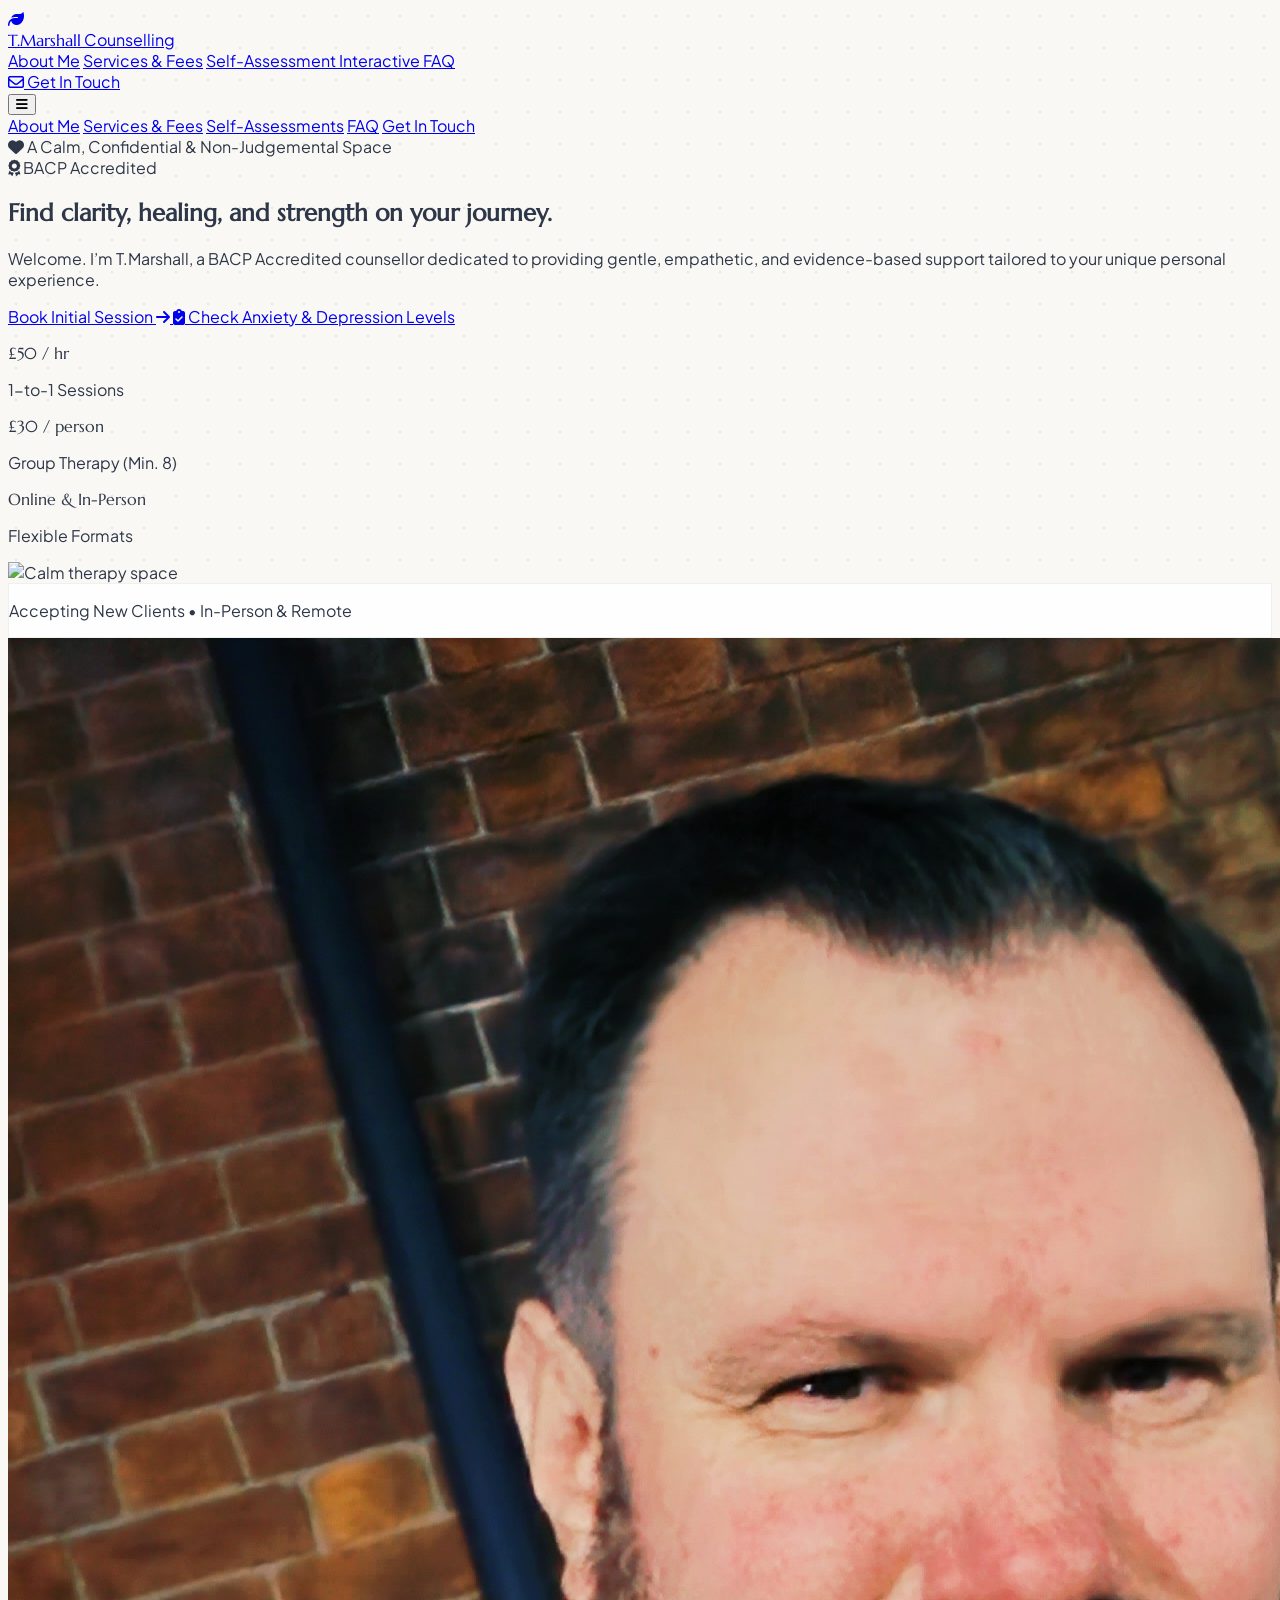
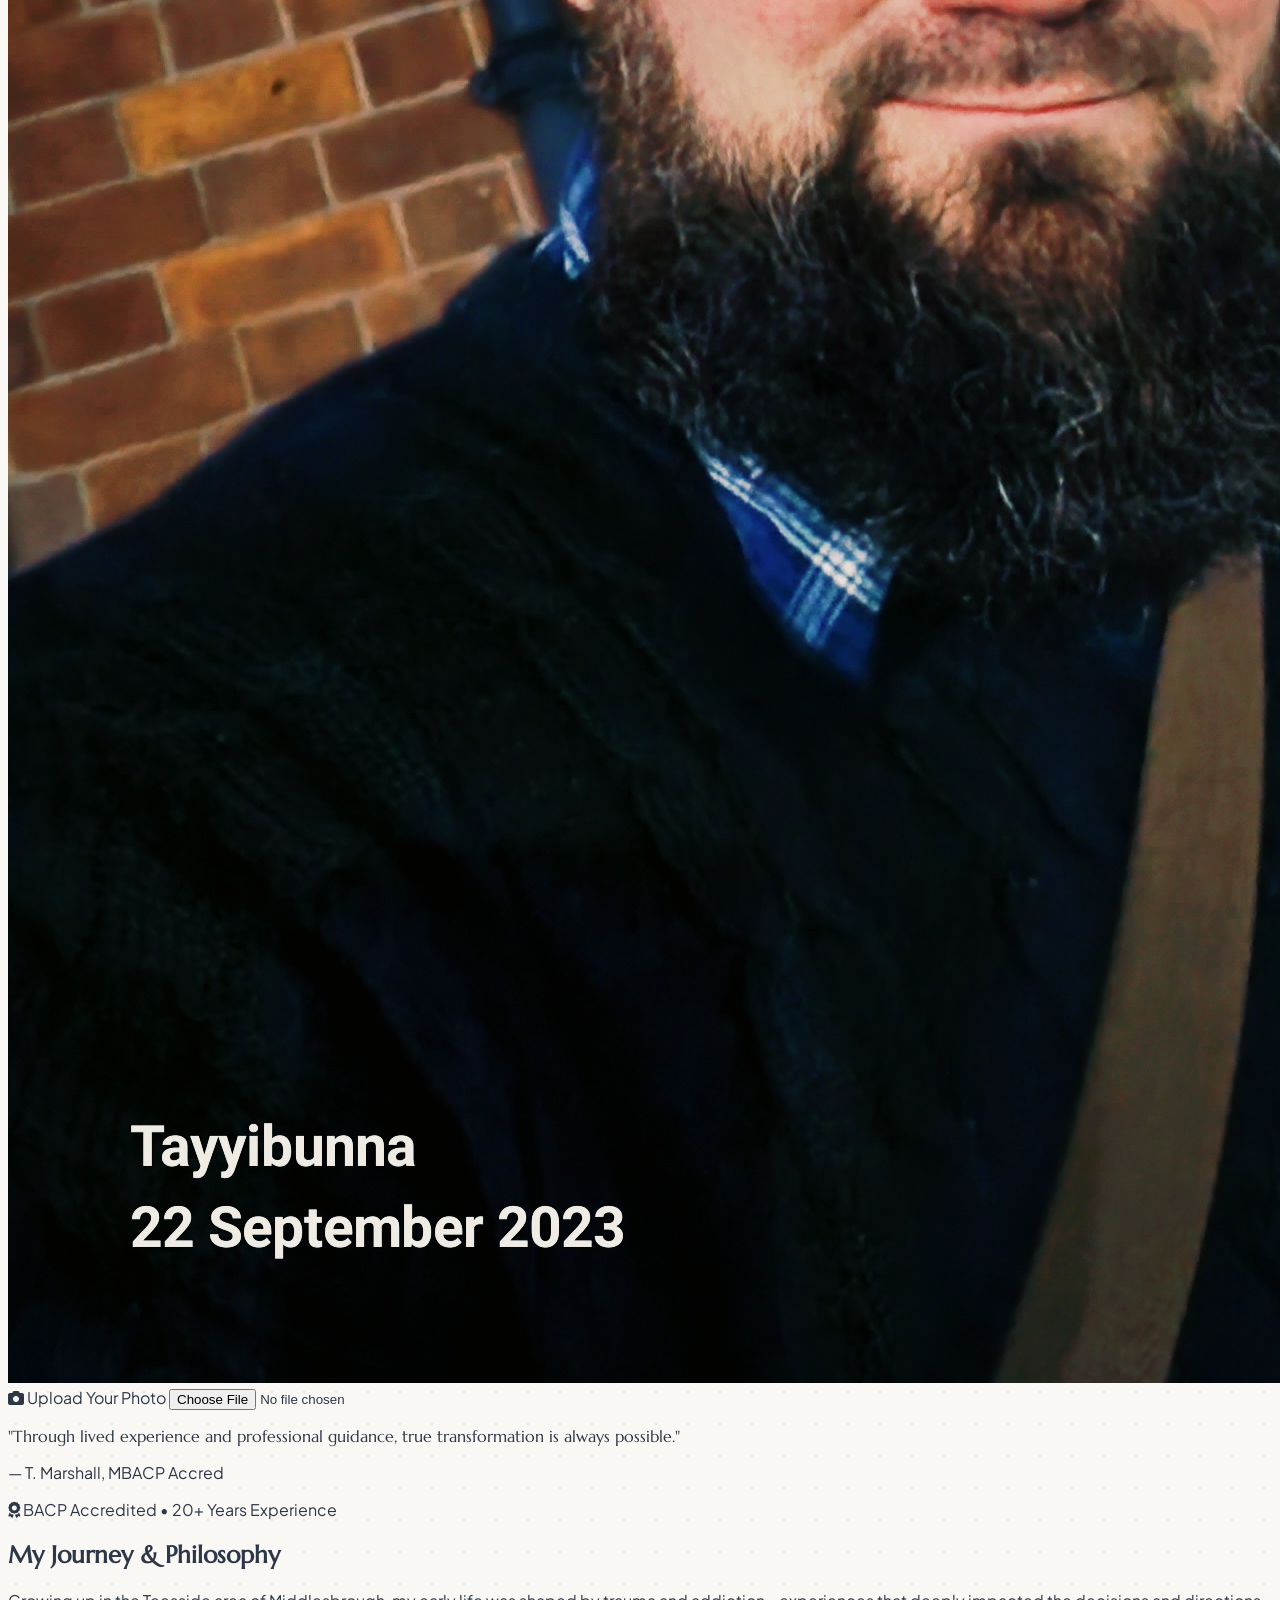
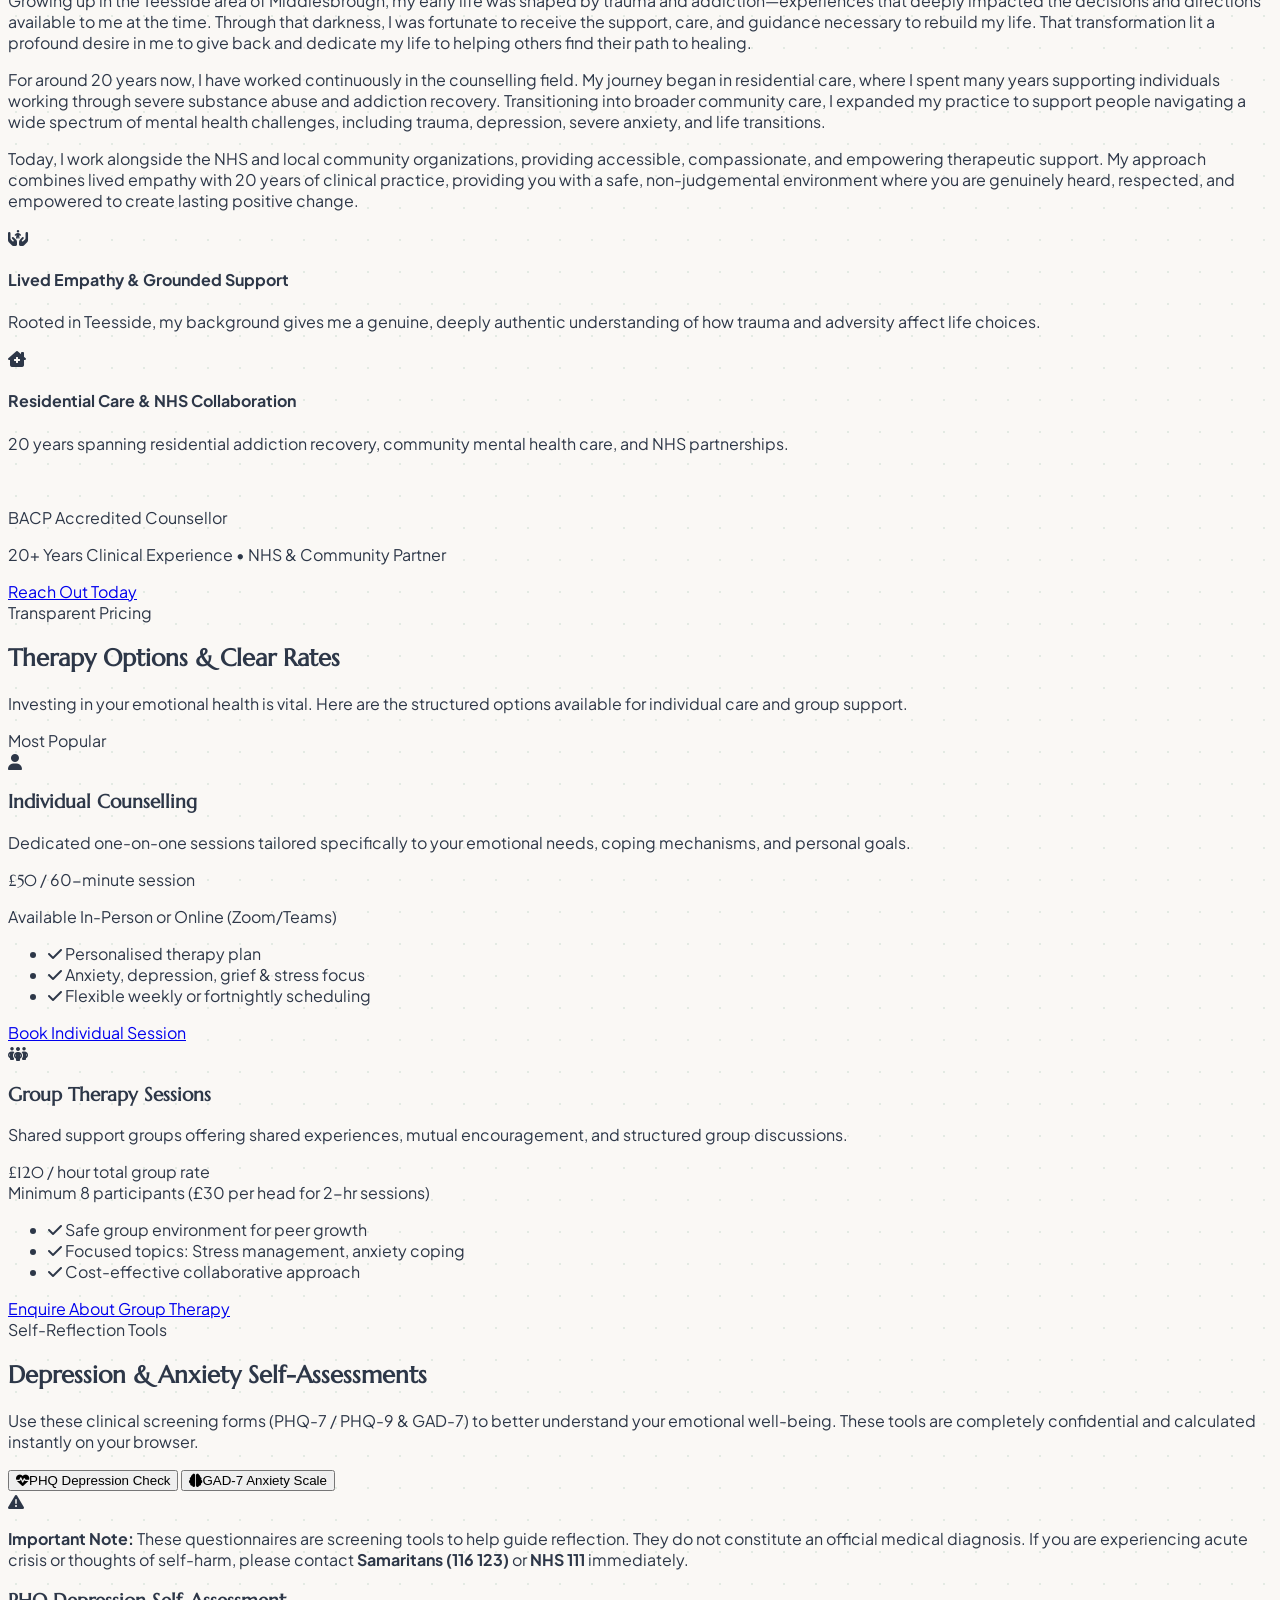
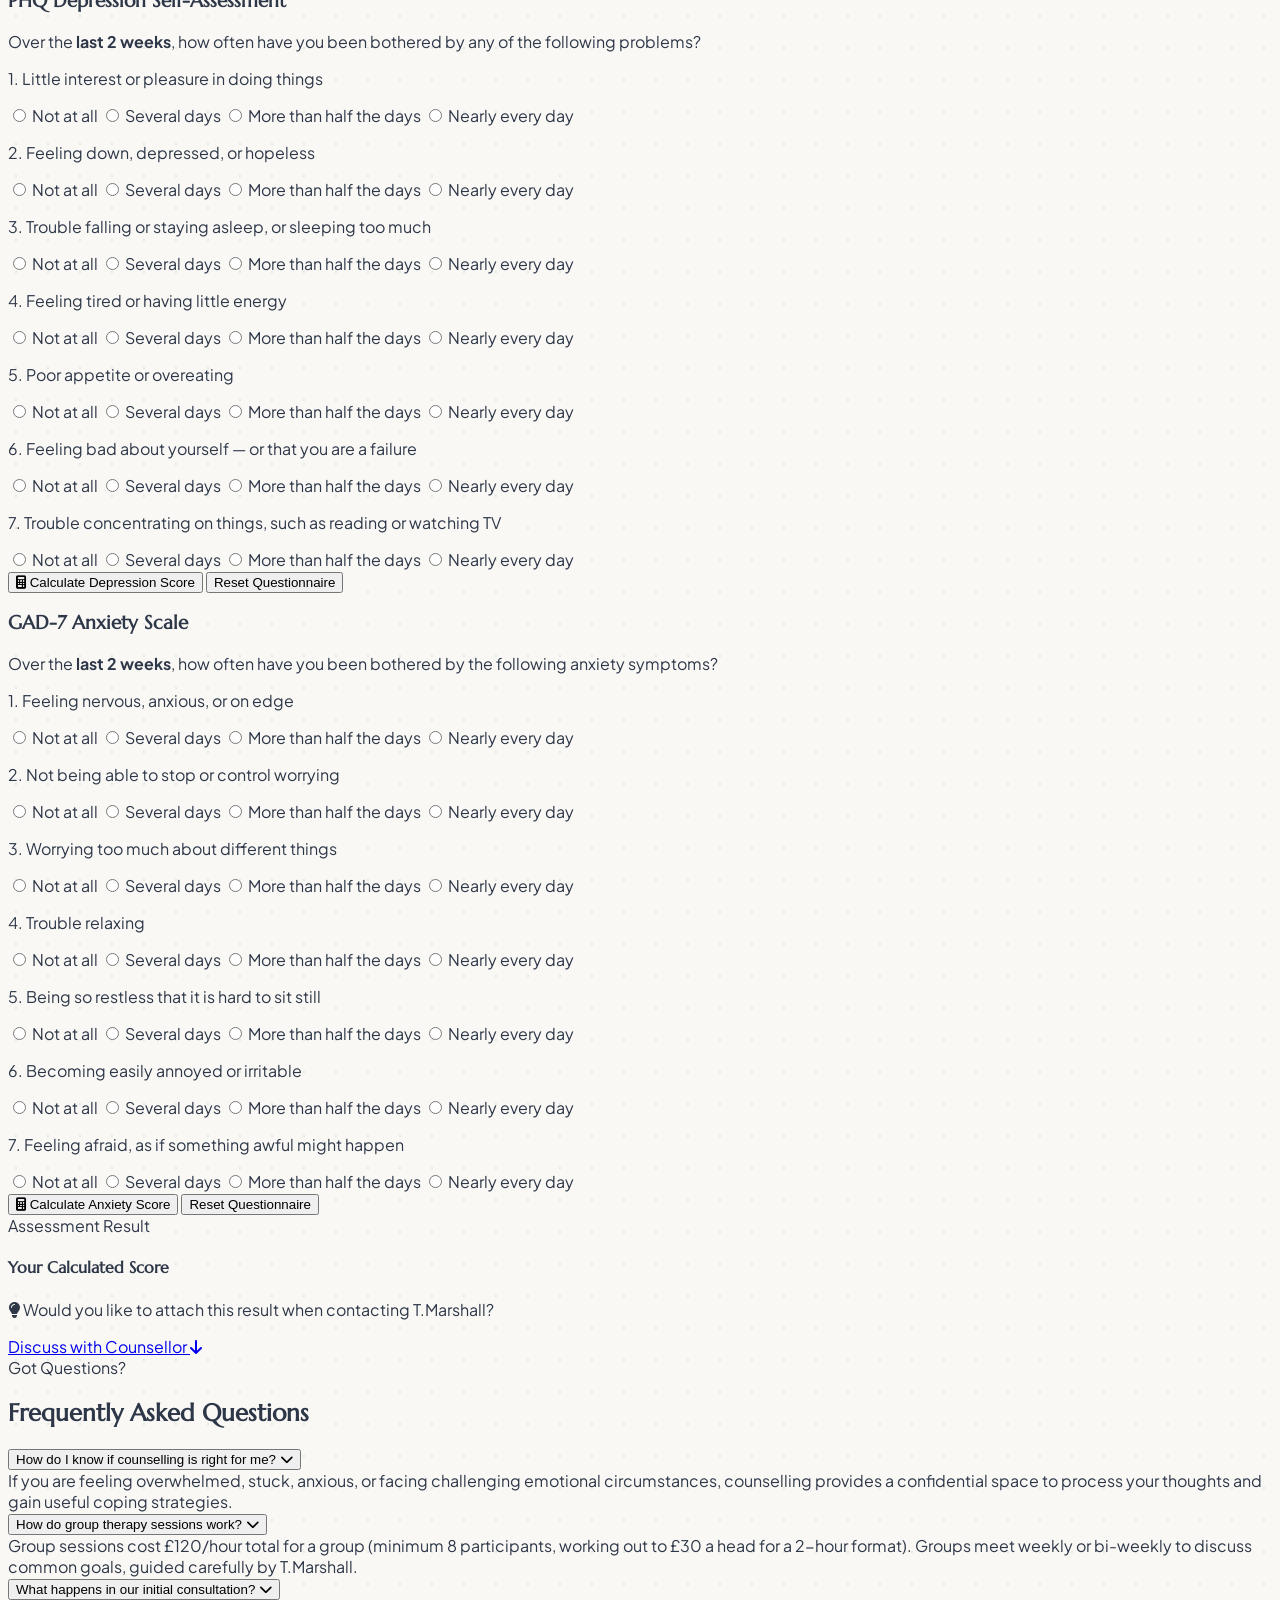
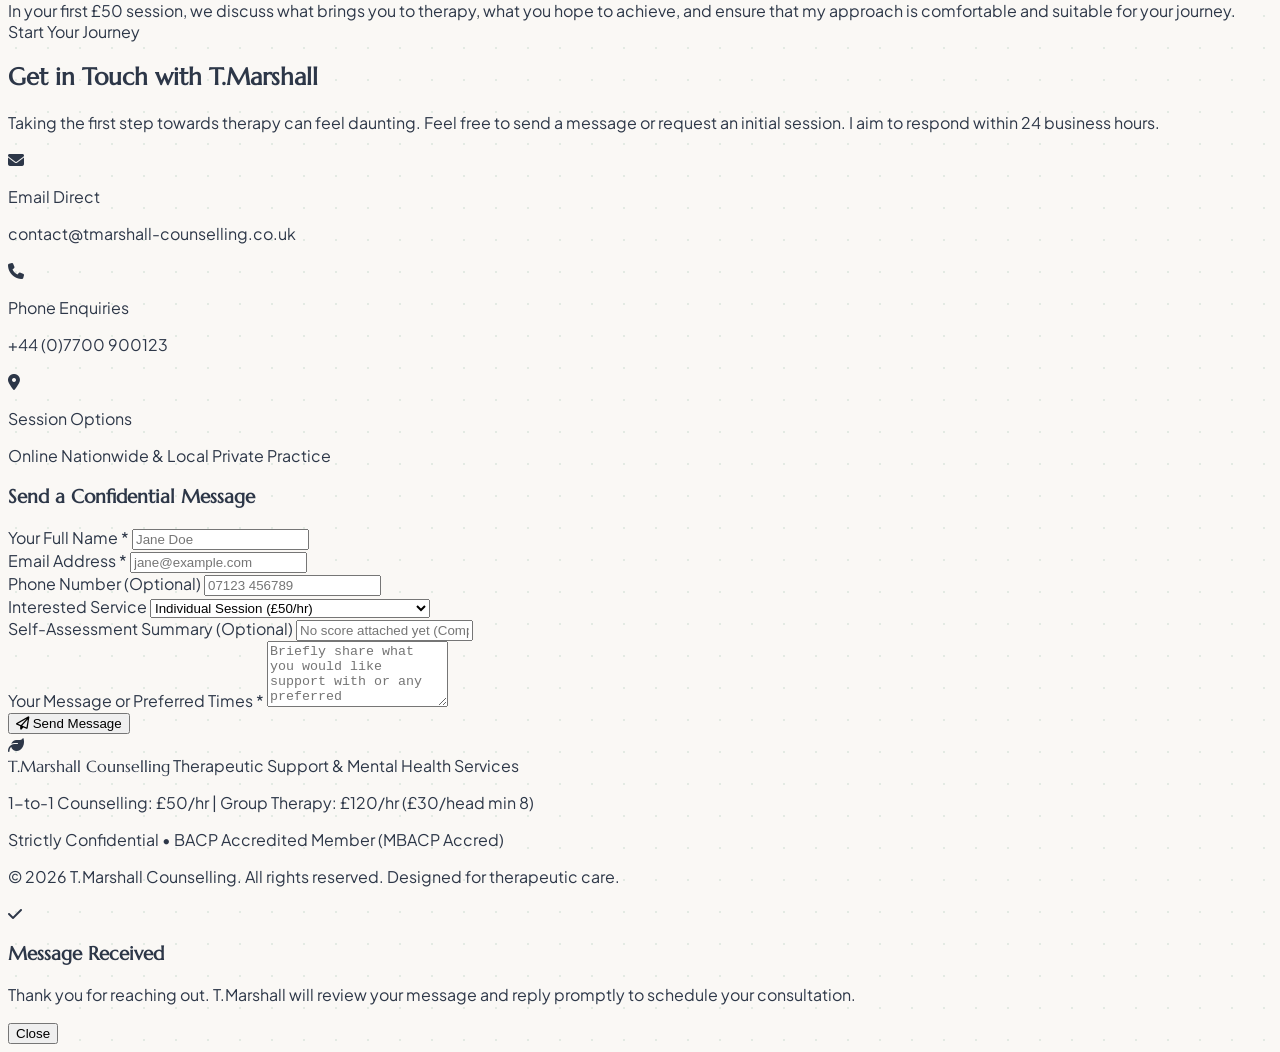
==== commit 85fdb8fd: "Change profile image source to local file Updated profile image source to a local file." ====
--- a/index.html
+++ b/index.html
@@ -209,8 +209,7 @@
                     <div class="lg:col-span-5 sticky top-28">
                         <div class="relative group">
                             <!-- NOTE: When deploying live, replace the src below with your image file path (e.g. src="images/t-marshall.jpg") -->
-                            <img id="profile-img" src="https://images.unsplash.com/photo-1573496359142-b8d87734a5a2?auto=format&fit=crop&q=80&w=800" 
-                                 alt="T.Marshall Counsellor" 
+                            <img id="profile-img" src="20230922_200003.jpg"T.Marshall Counsellor" 
                                  class="rounded-3xl shadow-lg w-full h-[460px] object-cover transition duration-300 group-hover:brightness-95"
                                  onerror="this.onerror=null; this.src='https://placehold.co/600x800/d7e3d7/2f3d2f?text=T.+Marshall';">
                             
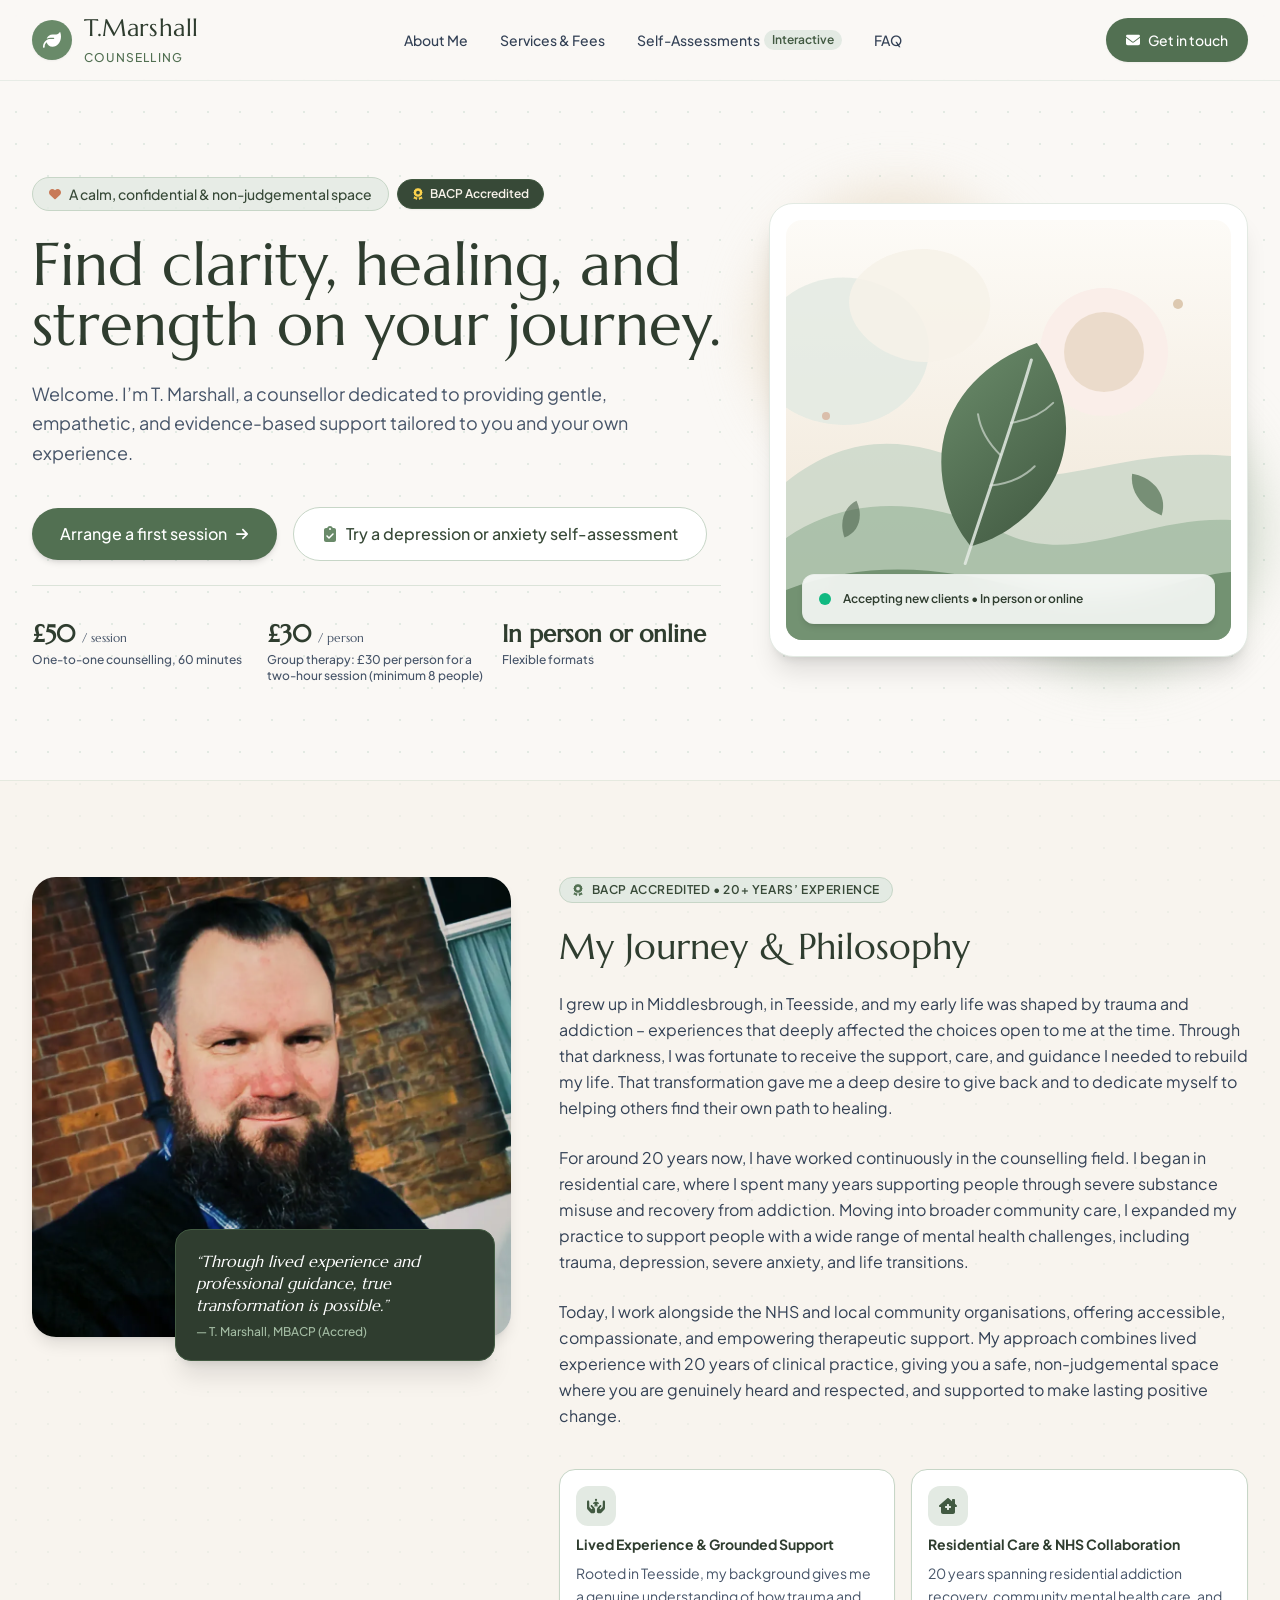
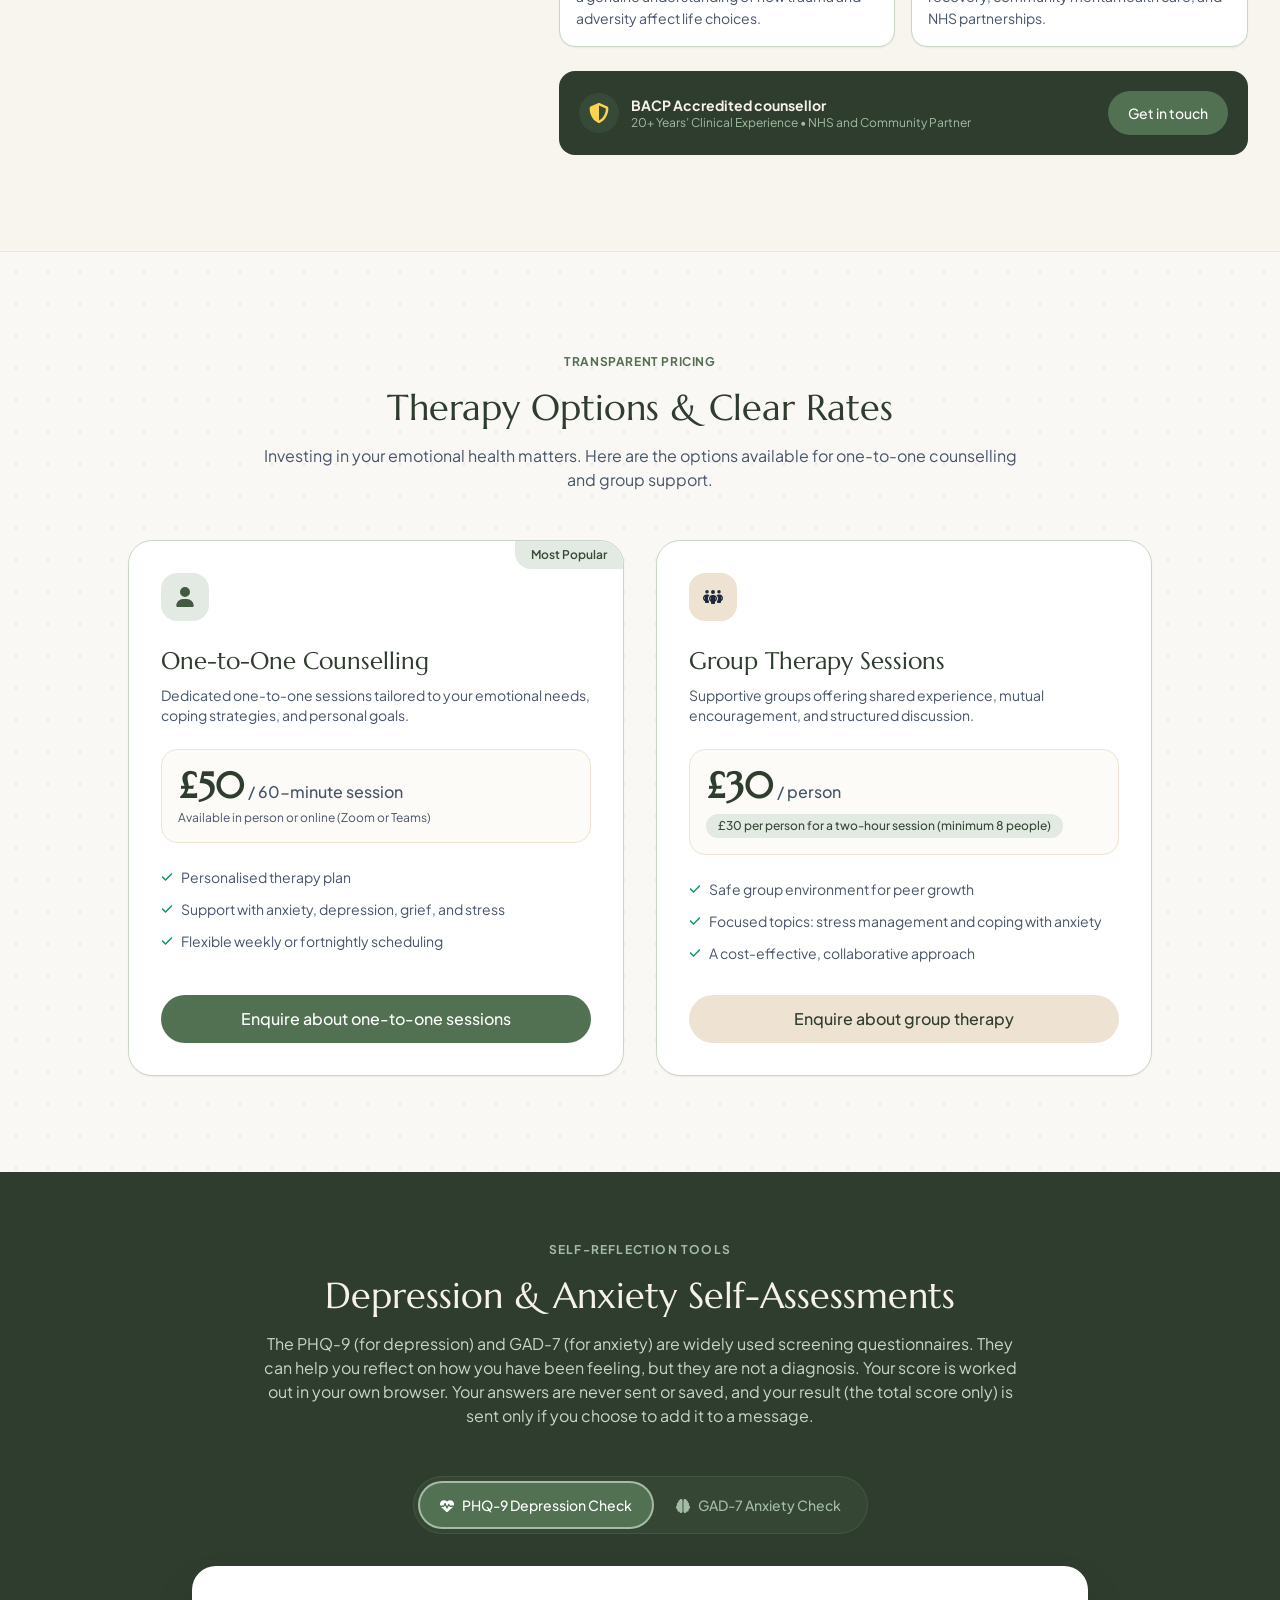
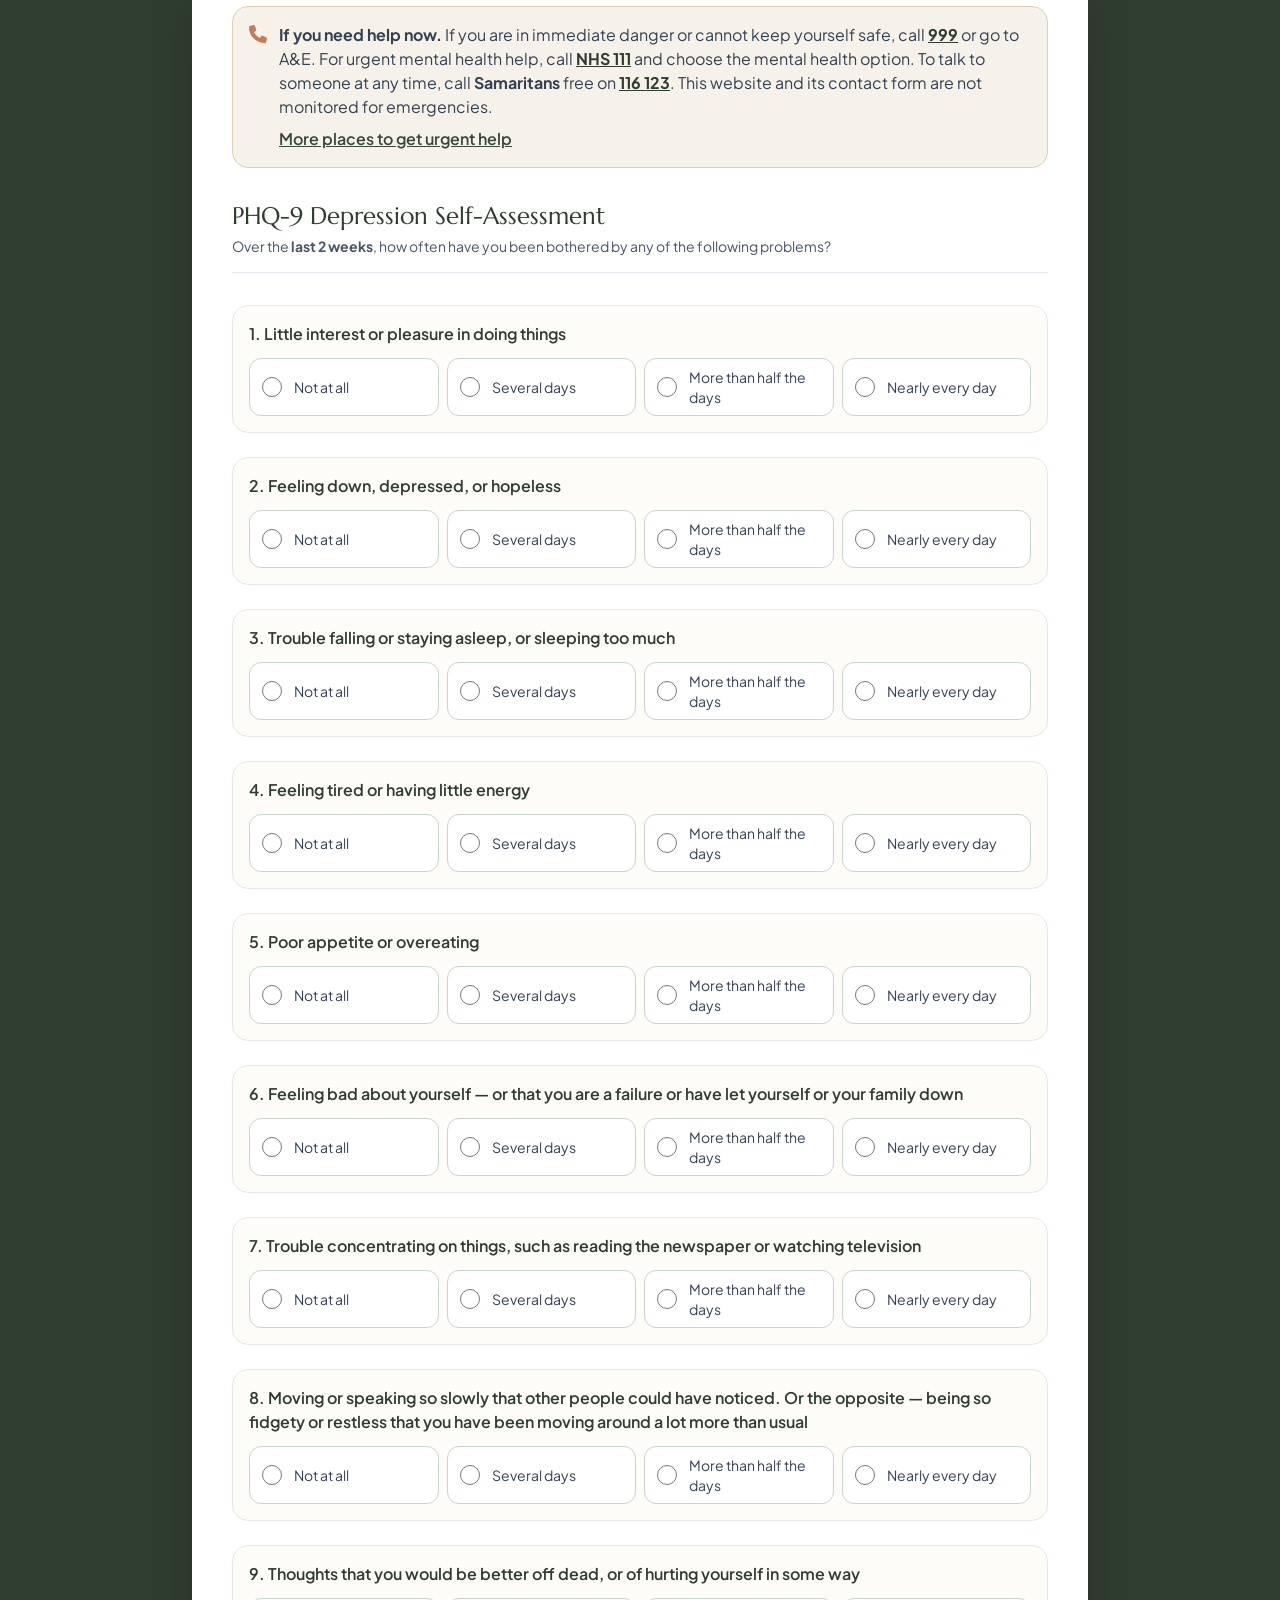
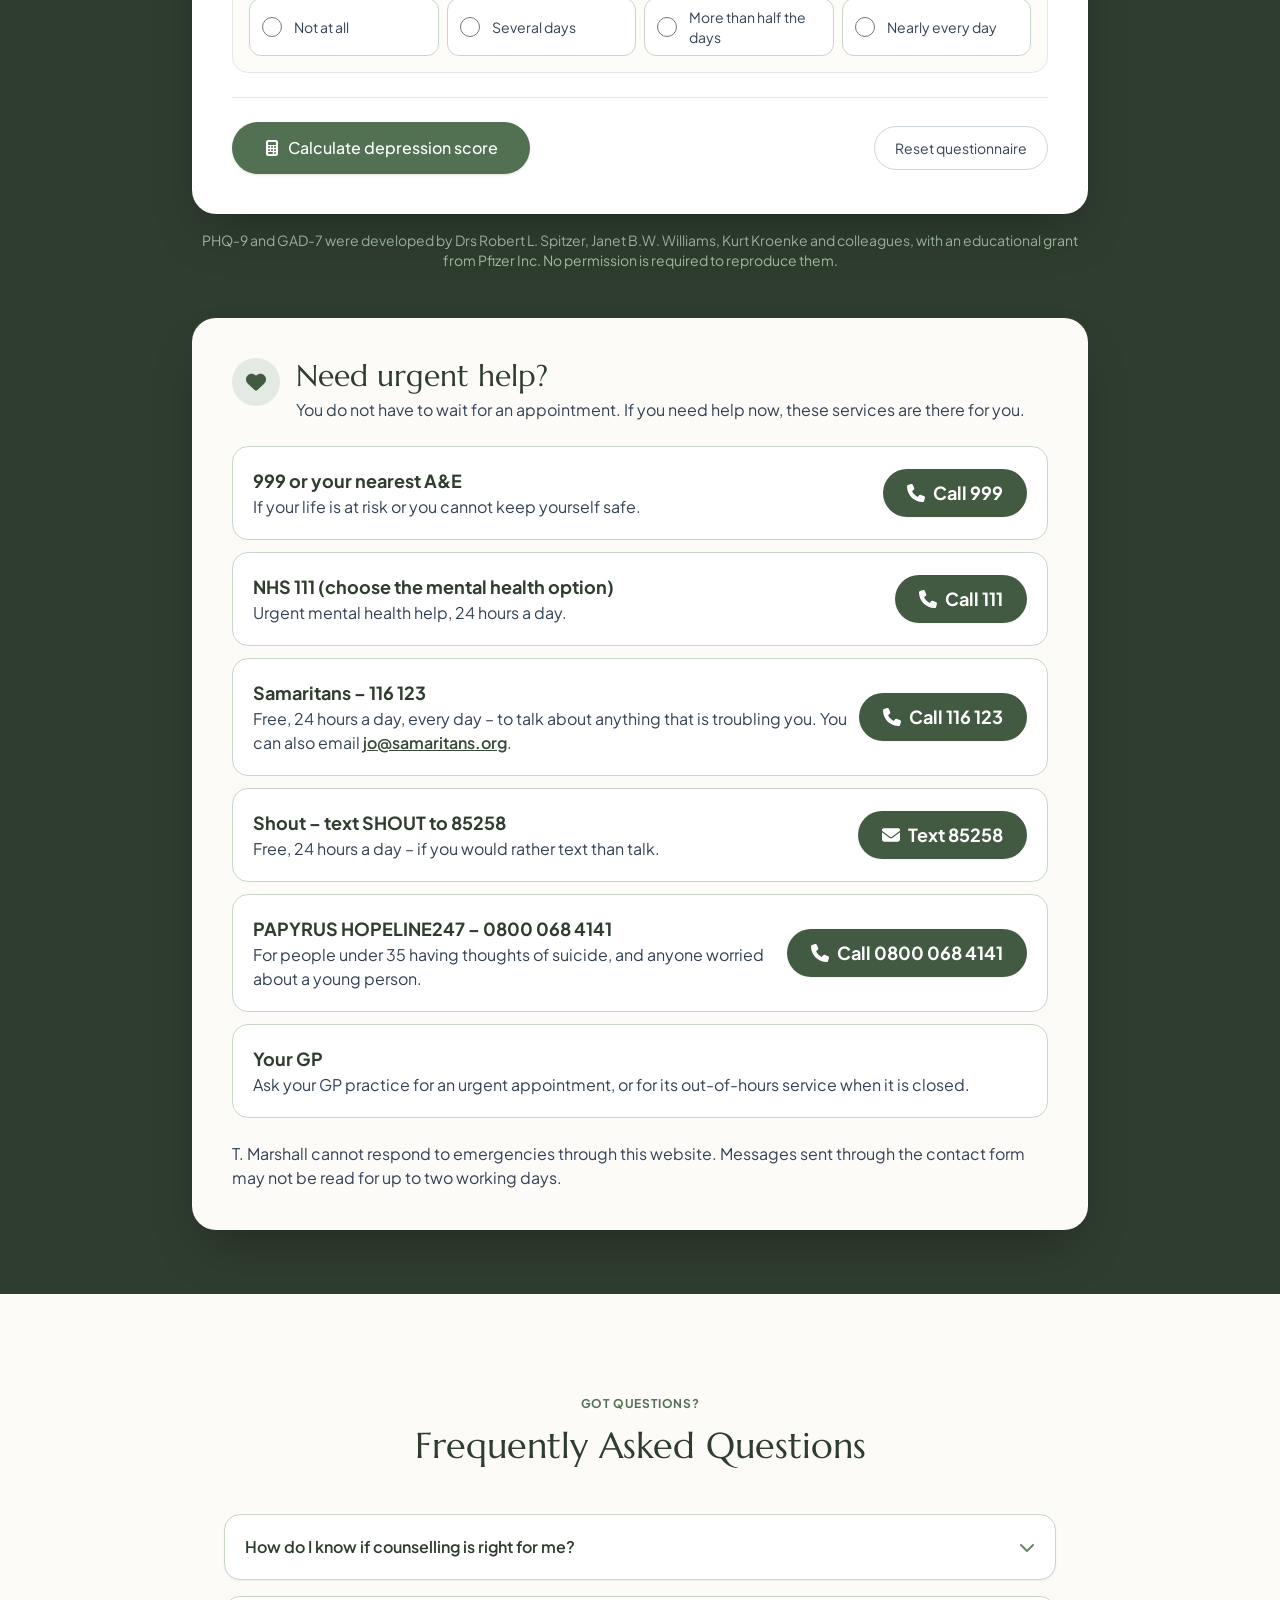
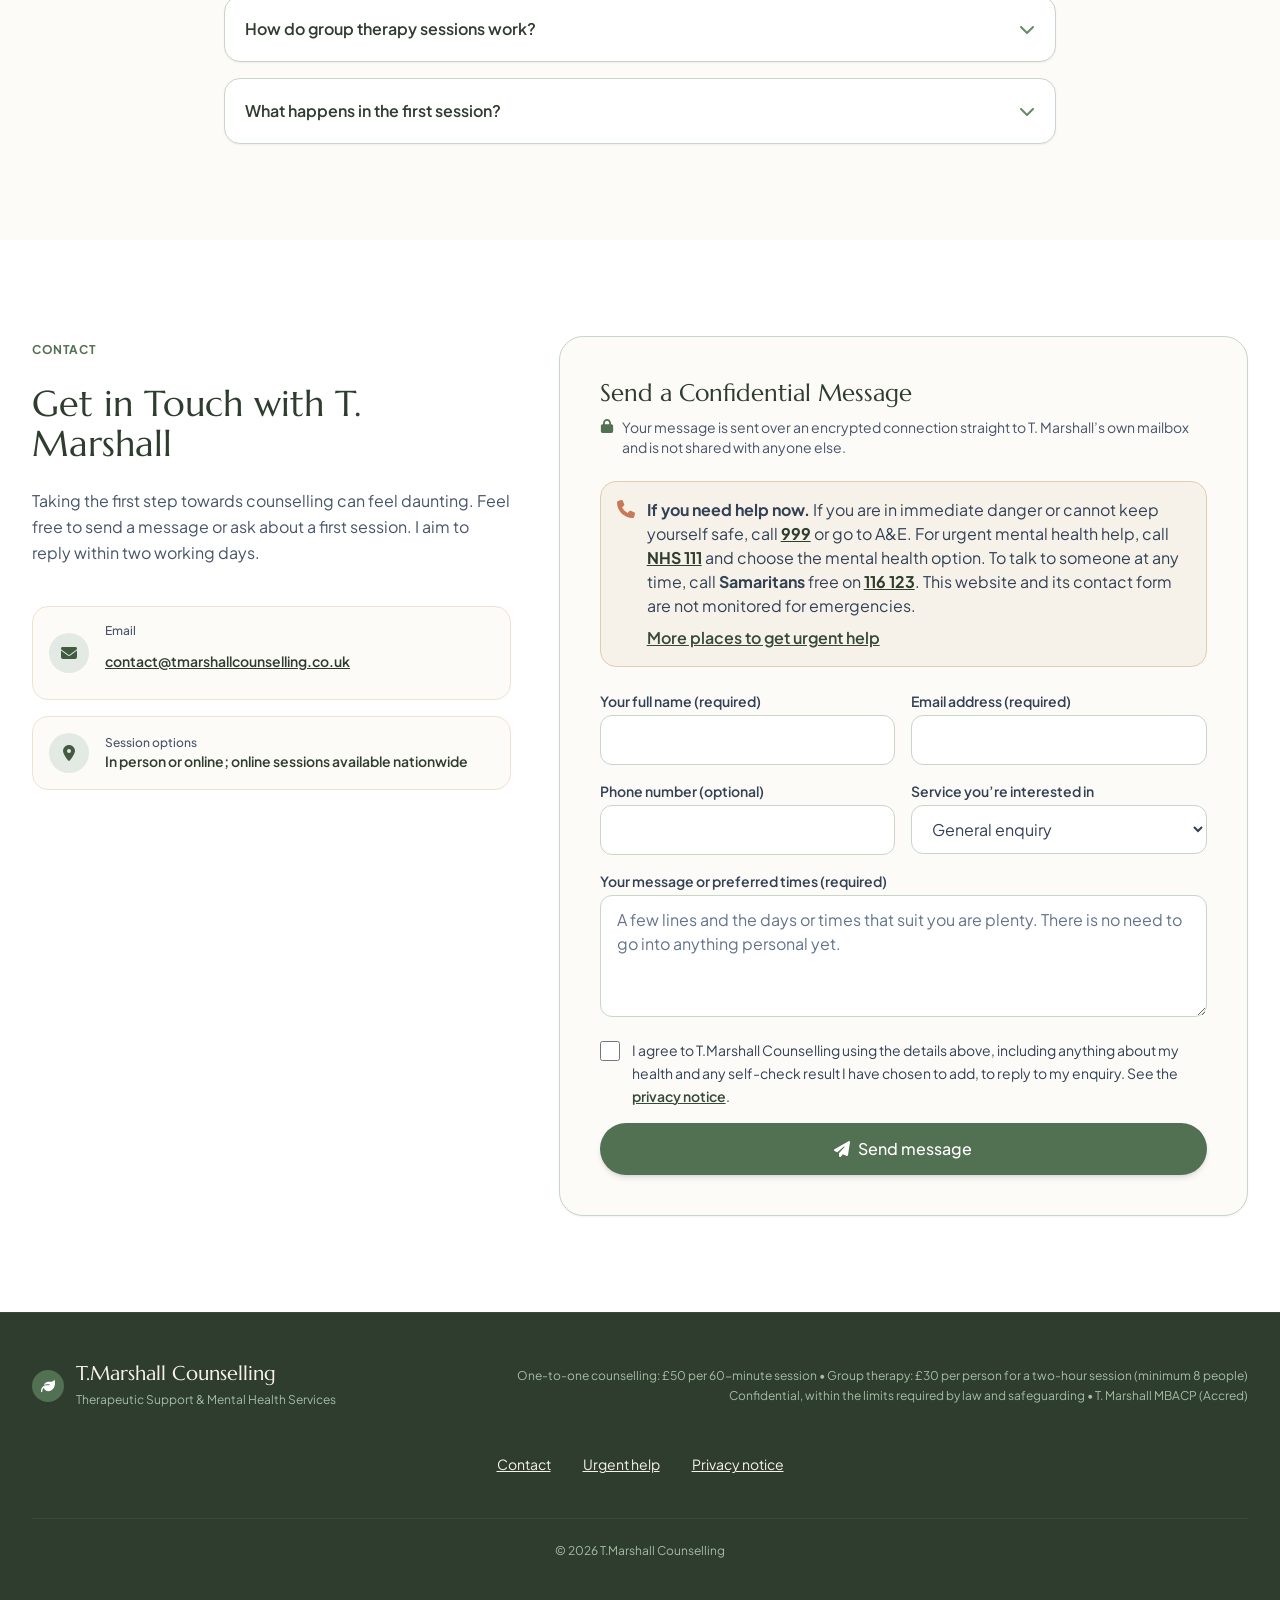
==== commit 528994b1: "Rebuild site for self-hosting: working contact form, PHQ-9, no third parties The page keeps its look" ====
--- a/index.html
+++ b/index.html
@@ -1,87 +1,48 @@
 <!DOCTYPE html>
-<html lang="en" class="scroll-smooth">
+<html lang="en-GB" class="motion-safe:scroll-smooth scroll-pt-24">
 <head>
     <meta charset="UTF-8">
     <meta name="viewport" content="width=device-width, initial-scale=1.0">
-    <title>T.Marshall Counselling | Warm & Compassionate Therapy Services</title>
-    <!-- Tailwind CSS -->
-    <script src="https://cdn.tailwindcss.com"></script>
-    <!-- FontAwesome Icons -->
-    <link rel="stylesheet" href="https://cdnjs.cloudflare.com/ajax/libs/font-awesome/6.4.0/css/all.min.css">
-    <!-- Google Fonts -->
-    <link rel="preconnect" href="https://fonts.googleapis.com">
-    <link rel="preconnect" href="https://fonts.gstatic.com" crossorigin>
-    <link href="https://fonts.googleapis.com/css2?family=Marcellus&family=Plus+Jakarta+Sans:ital,wght@0,300;0,400;0,500;0,600;0,700;1,400&display=swap" rel="stylesheet">
-
-    <script>
-        tailwind.config = {
-            theme: {
-                extend: {
-                    colors: {
-                        sage: {
-                            50: '#f4f7f4',
-                            100: '#e3eae3',
-                            200: '#c7d6c7',
-                            300: '#a3bca3',
-                            500: '#698a69',
-                            600: '#527052',
-                            700: '#425a42',
-                            800: '#374937',
-                            900: '#2f3d2f',
-                        },
-                        sand: {
-                            50: '#fdfbf7',
-                            100: '#f7f2e9',
-                            200: '#eee3d2',
-                            300: '#e1cdb2',
-                            500: '#bf9c72',
-                        },
-                        terracotta: {
-                            100: '#faeee9',
-                            500: '#c87a58',
-                            600: '#b46342',
-                        }
-                    },
-                    fontFamily: {
-                        serif: ['Marcellus', 'serif'],
-                        sans: ['"Plus Jakarta Sans"', 'sans-serif'],
-                    }
-                }
-            }
-        }
-    </script>
-
-    <style>
-        body {
-            background-color: #FAF8F5;
-            color: #2D3748;
-            font-family: 'Plus Jakarta Sans', sans-serif;
-        }
-        .serif-title {
-            font-family: 'Marcellus', serif;
-        }
-        .bg-warm-pattern {
-            background-color: #FAF8F5;
-            background-image: radial-gradient(#e3eae3 1px, transparent 1px);
-            background-size: 32px 32px;
-        }
-        .glass-card {
-            background: rgba(255, 255, 255, 0.85);
-            backdrop-filter: blur(12px);
-            border: 1px solid rgba(227, 234, 227, 0.6);
-        }
-    </style>
+
+    <!-- PAGE TITLE AND SEARCH DESCRIPTION (what search engines and link previews show).
+         PRICES: the description here and the og:description below both mention the prices too. -->
+    <title>T.Marshall Counselling | Counselling in Middlesbrough, Teesside & Online</title>
+    <meta name="description" content="T. Marshall, BACP Accredited counsellor in Middlesbrough, Teesside, in person or online. One-to-one £50 for 60 minutes; group therapy £30 per person for two hours.">
+    <link rel="canonical" href="https://tmarshallcounselling.co.uk/">
+
+    <!-- Link previews (WhatsApp, Facebook, LinkedIn and similar) -->
+    <meta property="og:type" content="website">
+    <meta property="og:site_name" content="T.Marshall Counselling">
+    <meta property="og:locale" content="en_GB">
+    <meta property="og:url" content="https://tmarshallcounselling.co.uk/">
+    <meta property="og:title" content="T.Marshall Counselling | Counselling in Middlesbrough, Teesside & Online">
+    <meta property="og:description" content="T. Marshall, BACP Accredited counsellor in Middlesbrough, Teesside, in person or online. One-to-one £50 for 60 minutes; group therapy £30 per person for two hours.">
+    <meta property="og:image" content="https://tmarshallcounselling.co.uk/assets/img/og.jpg">
+    <meta property="og:image:width" content="1200">
+    <meta property="og:image:height" content="630">
+    <meta property="og:image:alt" content="T.Marshall Counselling">
+    <meta name="twitter:card" content="summary_large_image">
+    <meta name="theme-color" content="#FAF8F5">
+
+    <!-- Icons, styles and script: all served from this website, nothing from other companies -->
+    <link rel="icon" href="/favicon.ico" sizes="32x32">
+    <link rel="icon" href="/favicon.svg" type="image/svg+xml">
+    <link rel="stylesheet" href="/assets/css/site.css">
+    <script src="/assets/js/site.js" defer></script>
 </head>
 <body class="bg-warm-pattern text-slate-800 antialiased min-h-screen flex flex-col justify-between">
+
+    <!-- Skip link: lets keyboard users jump straight past the header -->
+    <a href="#main" class="sr-only focus:not-sr-only focus:fixed focus:top-3 focus:left-3 focus:z-50 focus:bg-white focus:text-sage-900 focus:font-semibold focus:px-5 focus:py-3 focus:rounded-full focus:shadow-lg">Skip to main content</a>
 
     <!-- Header / Navigation -->
     <header class="sticky top-0 z-40 bg-[#FAF8F5]/90 backdrop-blur-md border-b border-sage-100/80 transition-all">
         <div class="max-w-7xl mx-auto px-4 sm:px-6 lg:px-8">
             <div class="flex items-center justify-between h-20">
                 <!-- Brand Logo -->
-                <a href="#" class="flex items-center space-x-3 group">
+                <a href="/" class="flex items-center space-x-3 group">
                     <div class="w-10 h-10 rounded-full bg-sage-500 text-white flex items-center justify-center shadow-sm group-hover:bg-sage-600 transition">
-                        <i class="fa-solid fa-leaf text-lg"></i>
+                        <svg class="icon text-lg" aria-hidden="true" focusable="false"><use href="/assets/icons.svg#i-leaf"></use></svg>
                     </div>
                     <div>
                         <span class="serif-title text-xl sm:text-2xl font-normal tracking-wide text-sage-900 block leading-tight">T.Marshall</span>
@@ -90,55 +51,68 @@
                 </a>
 
                 <!-- Desktop Navigation Links -->
-                <nav class="hidden md:flex items-center space-x-8 text-sm font-medium text-slate-700">
-                    <a href="#about" class="hover:text-sage-600 transition">About Me</a>
-                    <a href="#services" class="hover:text-sage-600 transition">Services & Fees</a>
-                    <a href="#assessments" class="hover:text-sage-600 transition flex items-center space-x-1">
-                        <span>Self-Assessment</span>
+                <nav aria-label="Main" class="hidden lg:flex items-center space-x-8 text-sm font-medium text-slate-700">
+                    <a href="#about" class="py-3 hover:text-sage-600 transition">About Me</a>
+                    <a href="#services" class="py-3 hover:text-sage-600 transition">Services & Fees</a>
+                    <a href="#assessments" class="py-3 hover:text-sage-600 transition flex items-center space-x-1">
+                        <span>Self-Assessments</span>
                         <span class="bg-sage-100 text-sage-700 text-xs px-2 py-0.5 rounded-full font-semibold">Interactive</span>
                     </a>
-                    <a href="#faq" class="hover:text-sage-600 transition">FAQ</a>
+                    <a href="#faq" class="py-3 hover:text-sage-600 transition">FAQ</a>
                 </nav>
 
                 <!-- Action Button -->
-                <div class="hidden md:flex items-center space-x-4">
-                    <a href="#contact" class="bg-sage-600 hover:bg-sage-700 text-white text-sm font-medium px-5 py-2.5 rounded-full shadow-sm hover:shadow transition-all transform hover:-translate-y-0.5 flex items-center space-x-2">
-                        <i class="fa-regular fa-envelope"></i>
-                        <span>Get In Touch</span>
+                <div class="hidden lg:flex items-center space-x-4">
+                    <a href="#contact" class="bg-sage-600 hover:bg-sage-700 text-white text-sm font-medium px-5 py-2.5 min-h-[44px] rounded-full shadow-sm hover:shadow transition-all transform motion-safe:hover:-translate-y-0.5 flex items-center space-x-2">
+                        <svg class="icon" aria-hidden="true" focusable="false"><use href="/assets/icons.svg#i-envelope"></use></svg>
+                        <span>Get in touch</span>
                     </a>
                 </div>
 
-                <!-- Mobile menu button -->
-                <button id="mobile-menu-btn" class="md:hidden text-slate-700 p-2 rounded-lg hover:bg-sage-100 transition" aria-label="Toggle menu">
-                    <i class="fa-solid fa-bars text-xl"></i>
+                <!-- Mobile menu button (site.js shows it; the menu needs JavaScript) -->
+                <button type="button" id="mobile-menu-btn" class="lg:hidden text-slate-700 w-11 h-11 flex items-center justify-center rounded-lg hover:bg-sage-100 transition" aria-label="Menu" aria-expanded="false" aria-controls="mobile-menu" hidden>
+                    <svg class="icon text-xl" data-menu-icon="open" aria-hidden="true" focusable="false"><use href="/assets/icons.svg#i-bars"></use></svg>
+                    <svg class="icon text-xl" data-menu-icon="close" aria-hidden="true" focusable="false" hidden><use href="/assets/icons.svg#i-xmark"></use></svg>
                 </button>
             </div>
         </div>
 
         <!-- Mobile Menu -->
-        <div id="mobile-menu" class="hidden md:hidden bg-sand-50 border-b border-sage-200 px-4 pt-3 pb-6 space-y-3">
-            <a href="#about" class="block py-2 text-slate-700 font-medium hover:text-sage-600">About Me</a>
-            <a href="#services" class="block py-2 text-slate-700 font-medium hover:text-sage-600">Services & Fees</a>
-            <a href="#assessments" class="block py-2 text-slate-700 font-medium hover:text-sage-600">Self-Assessments</a>
-            <a href="#faq" class="block py-2 text-slate-700 font-medium hover:text-sage-600">FAQ</a>
-            <a href="#contact" class="inline-block w-full text-center bg-sage-600 text-white font-medium py-3 rounded-full mt-2">Get In Touch</a>
-        </div>
+        <nav id="mobile-menu" aria-label="Main" class="lg:hidden bg-sand-50 border-b border-sage-200 px-4 pt-3 pb-6 space-y-1" hidden>
+            <a href="#about" class="block py-3 text-slate-700 font-medium hover:text-sage-600">About Me</a>
+            <a href="#services" class="block py-3 text-slate-700 font-medium hover:text-sage-600">Services & Fees</a>
+            <a href="#assessments" class="block py-3 text-slate-700 font-medium hover:text-sage-600">Self-Assessments</a>
+            <a href="#faq" class="block py-3 text-slate-700 font-medium hover:text-sage-600">FAQ</a>
+            <a href="#contact" class="inline-block w-full text-center bg-sage-600 text-white font-medium py-3 rounded-full mt-2">Get in touch</a>
+        </nav>
+
     </header>
 
-    <main class="flex-grow">
+    <!-- Without JavaScript the menu button above cannot work, so phones and tablets show these plain links instead (outside the sticky header so they scroll away) -->
+    <noscript>
+        <nav aria-label="Main" class="lg:hidden border-b border-sage-100/80 px-4 sm:px-6 flex flex-wrap justify-center gap-x-6 text-sm font-medium text-slate-700">
+            <a href="#about" class="inline-flex items-center min-h-[44px] hover:text-sage-600">About Me</a>
+            <a href="#services" class="inline-flex items-center min-h-[44px] hover:text-sage-600">Services & Fees</a>
+            <a href="#assessments" class="inline-flex items-center min-h-[44px] hover:text-sage-600">Self-Assessments</a>
+            <a href="#faq" class="inline-flex items-center min-h-[44px] hover:text-sage-600">FAQ</a>
+            <a href="#contact" class="inline-flex items-center min-h-[44px] font-semibold text-sage-800 underline hover:text-sage-600">Get in touch</a>
+        </nav>
+    </noscript>
+
+    <main id="main" class="flex-grow focus:outline-none" tabindex="-1">
         <!-- Hero Section -->
         <section class="relative py-16 lg:py-24 overflow-hidden">
             <div class="max-w-7xl mx-auto px-4 sm:px-6 lg:px-8">
                 <div class="grid lg:grid-cols-12 gap-12 items-center">
-                    
+
                     <div class="lg:col-span-7 space-y-6">
                         <div class="flex flex-wrap items-center gap-2">
                             <div class="inline-flex items-center space-x-2 bg-sage-100/80 text-sage-800 px-4 py-1.5 rounded-full text-sm font-medium border border-sage-200">
-                                <i class="fa-solid fa-heart text-terracotta-500 text-xs"></i>
-                                <span>A Calm, Confidential & Non-Judgemental Space</span>
+                                <svg class="icon text-terracotta-500 text-xs" aria-hidden="true" focusable="false"><use href="/assets/icons.svg#i-heart"></use></svg>
+                                <span>A calm, confidential & non-judgemental space</span>
                             </div>
                             <div class="inline-flex items-center space-x-1.5 bg-sage-800 text-sand-100 px-3.5 py-1.5 rounded-full text-xs font-semibold shadow-sm border border-sage-700">
-                                <i class="fa-solid fa-award text-amber-300"></i>
+                                <svg class="icon text-amber-300" aria-hidden="true" focusable="false"><use href="/assets/icons.svg#i-award"></use></svg>
                                 <span>BACP Accredited</span>
                             </div>
                         </div>
@@ -146,51 +120,52 @@
                             Find clarity, healing, and strength on your journey.
                         </h1>
                         <p class="text-lg text-slate-600 max-w-2xl leading-relaxed">
-                            Welcome. I’m T.Marshall, a BACP Accredited counsellor dedicated to providing gentle, empathetic, and evidence-based support tailored to your unique personal experience.
+                            Welcome. I’m T. Marshall, a counsellor dedicated to providing gentle, empathetic, and evidence-based support tailored to you and your own experience.
                         </p>
-                        
+
                         <div class="pt-4 flex flex-col sm:flex-row items-stretch sm:items-center space-y-3 sm:space-y-0 sm:space-x-4">
                             <a href="#contact" class="bg-sage-600 hover:bg-sage-700 text-white px-7 py-3.5 rounded-full text-center font-medium shadow-md hover:shadow-lg transition-all flex items-center justify-center space-x-2">
-                                <span>Book Initial Session</span>
-                                <i class="fa-solid fa-arrow-right text-sm"></i>
+                                <span>Arrange a first session</span>
+                                <svg class="icon text-sm" aria-hidden="true" focusable="false"><use href="/assets/icons.svg#i-arrow-right"></use></svg>
                             </a>
                             <a href="#assessments" class="bg-white hover:bg-sand-100 text-sage-800 border border-sage-200 px-7 py-3.5 rounded-full text-center font-medium transition-all flex items-center justify-center space-x-2">
-                                <i class="fa-solid fa-clipboard-check text-sage-500"></i>
-                                <span>Check Anxiety & Depression Levels</span>
-                            </a>
-                        </div>
-
-                        <!-- Key Highlights -->
-                        <div class="pt-8 border-t border-sage-200/60 grid grid-cols-3 gap-4 text-center sm:text-left">
+                                <svg class="icon text-sage-500" aria-hidden="true" focusable="false"><use href="/assets/icons.svg#i-clipboard-check"></use></svg>
+                                <span>Try a depression or anxiety self-assessment</span>
+                            </a>
+                        </div>
+
+                        <!-- Key Highlights.
+                             PRICES: these must match the page description at the top of this file, the Services & Fees cards, the FAQ, the contact form options and the footer. -->
+                        <div class="pt-8 border-t border-sage-200/60 grid grid-cols-1 sm:grid-cols-3 gap-4 text-center sm:text-left">
                             <div>
-                                <p class="text-2xl font-bold text-sage-900 serif-title">£50 <span class="text-xs font-normal text-slate-500">/ hr</span></p>
-                                <p class="text-xs text-slate-500 font-medium mt-0.5">1-to-1 Sessions</p>
+                                <p class="text-2xl font-bold text-sage-900 serif-title">£50 <span class="text-xs font-normal text-slate-600">/ session</span></p>
+                                <p class="text-xs text-slate-600 font-medium mt-0.5">One-to-one counselling, 60 minutes</p>
                             </div>
                             <div>
-                                <p class="text-2xl font-bold text-sage-900 serif-title">£30 <span class="text-xs font-normal text-slate-500">/ person</span></p>
-                                <p class="text-xs text-slate-500 font-medium mt-0.5">Group Therapy (Min. 8)</p>
+                                <p class="text-2xl font-bold text-sage-900 serif-title">£30 <span class="text-xs font-normal text-slate-600">/ person</span></p>
+                                <p class="text-xs text-slate-600 font-medium mt-0.5">Group therapy: £30 per person for a two-hour session (minimum 8 people)</p>
                             </div>
                             <div>
-                                <p class="text-2xl font-bold text-sage-900 serif-title">Online & In-Person</p>
-                                <p class="text-xs text-slate-500 font-medium mt-0.5">Flexible Formats</p>
+                                <p class="text-2xl font-bold text-sage-900 serif-title">In person or online</p>
+                                <p class="text-xs text-slate-600 font-medium mt-0.5">Flexible formats</p>
                             </div>
                         </div>
                     </div>
 
                     <div class="lg:col-span-5 relative">
                         <div class="relative mx-auto max-w-md lg:max-w-none">
-                            <div class="absolute -top-4 -left-4 w-72 h-72 bg-sand-200 rounded-full mix-blend-multiply filter blur-xl opacity-70 animate-pulse"></div>
+                            <div class="absolute -top-4 -left-4 w-72 h-72 bg-sand-200 rounded-full mix-blend-multiply filter blur-xl opacity-70 motion-safe:animate-pulse"></div>
                             <div class="absolute -bottom-4 -right-4 w-72 h-72 bg-sage-200 rounded-full mix-blend-multiply filter blur-xl opacity-70"></div>
-                            
+
                             <div class="relative bg-white p-4 rounded-3xl shadow-xl border border-sage-100">
-                                <img src="https://images.unsplash.com/photo-1544027993-37dbfe43562a?auto=format&fit=crop&q=80&w=800" 
-                                     alt="Calm therapy space" 
-                                     class="rounded-2xl object-cover h-[420px] w-full"
-                                     onerror="this.onerror=null; this.src='https://placehold.co/600x800/e3eae3/374937?text=Warm+Calming+Environment';">
+                                <!-- Decorative illustration (no photo), so it has empty alt text -->
+                                <img src="/assets/img/hero.svg" alt="" width="445" height="420" decoding="async"
+                                     class="rounded-2xl object-cover h-[420px] w-full">
+                                <!-- AVAILABILITY: change or remove this line if you are not taking new clients -->
                                 <div class="absolute bottom-8 left-8 right-8 glass-card p-4 rounded-xl shadow-md border border-white/60">
                                     <div class="flex items-center space-x-3">
-                                        <div class="w-3 h-3 bg-emerald-500 rounded-full animate-ping"></div>
-                                        <p class="text-xs font-semibold text-sage-900">Accepting New Clients • In-Person & Remote</p>
+                                        <div class="w-3 h-3 bg-emerald-500 rounded-full flex-shrink-0 motion-safe:animate-ping"></div>
+                                        <p class="text-xs font-semibold text-sage-900">Accepting new clients • In person or online</p>
                                     </div>
                                 </div>
                             </div>
@@ -205,66 +180,62 @@
         <section id="about" class="py-16 sm:py-24 bg-sand-100/60 border-y border-sage-200/40">
             <div class="max-w-7xl mx-auto px-4 sm:px-6 lg:px-8">
                 <div class="grid lg:grid-cols-12 gap-12 items-start">
-                    
-                    <div class="lg:col-span-5 sticky top-28">
+
+                    <div class="lg:col-span-5 lg:sticky lg:top-28">
                         <div class="relative group">
-                            <!-- NOTE: When deploying live, replace the src below with your image file path (e.g. src="images/t-marshall.jpg") -->
-                            <img id="profile-img" src="20230922_200003.jpg"T.Marshall Counsellor" 
-                                 class="rounded-3xl shadow-lg w-full h-[460px] object-cover transition duration-300 group-hover:brightness-95"
-                                 onerror="this.onerror=null; this.src='https://placehold.co/600x800/d7e3d7/2f3d2f?text=T.+Marshall';">
-                            
-                            <!-- Interactive Upload Button for Live Preview -->
-                            <label for="photo-upload-input" class="absolute top-4 right-4 bg-white/90 hover:bg-white text-sage-900 text-xs font-semibold px-3 py-2 rounded-full shadow-md cursor-pointer backdrop-blur-sm transition flex items-center space-x-1.5 border border-sage-200">
-                                <i class="fa-solid fa-camera text-sage-600"></i>
-                                <span>Upload Your Photo</span>
-                            </label>
-                            <input type="file" id="photo-upload-input" accept="image/*" class="hidden" onchange="previewProfilePhoto(event)">
+                            <!-- PHOTO: to change it, replace assets/img/t-marshall.jpg and assets/img/t-marshall.webp.
+                                 Please send a new photo to the maintainer to be resized first, rather than uploading a phone original. -->
+                            <picture class="block">
+                                <source srcset="/assets/img/t-marshall.webp" type="image/webp">
+                                <img id="profile-img" src="/assets/img/t-marshall.jpg" alt="T. Marshall, counsellor" width="1000" height="1013" loading="lazy" decoding="async"
+                                     class="rounded-3xl shadow-lg w-full h-[460px] object-cover transition duration-300 group-hover:brightness-95">
+                            </picture>
 
                             <div class="absolute -bottom-6 -right-4 sm:right-4 bg-sage-900 text-white p-5 rounded-2xl shadow-xl max-w-xs border border-sage-700">
-                                <p class="serif-title text-base italic font-light leading-snug">"Through lived experience and professional guidance, true transformation is always possible."</p>
-                                <p class="text-xs text-sage-300 mt-2 font-medium">— T. Marshall, MBACP Accred</p>
+                                <p class="serif-title text-base italic font-light leading-snug">“Through lived experience and professional guidance, true transformation is possible.”</p>
+                                <p class="text-xs text-sage-300 mt-2 font-medium">— T. Marshall, MBACP (Accred)</p>
                             </div>
                         </div>
                     </div>
 
                     <div class="lg:col-span-7 space-y-6">
                         <div class="inline-flex items-center space-x-2 bg-sage-100 text-sage-800 px-3 py-1 rounded-full text-xs font-semibold uppercase tracking-wider border border-sage-200">
-                            <i class="fa-solid fa-award text-sage-600"></i>
-                            <span>BACP Accredited • 20+ Years Experience</span>
-                        </div>
-                        
+                            <svg class="icon text-sage-600" aria-hidden="true" focusable="false"><use href="/assets/icons.svg#i-award"></use></svg>
+                            <span>BACP Accredited • 20+ Years’ Experience</span>
+                        </div>
+
                         <h2 class="serif-title text-3xl sm:text-4xl text-sage-900 leading-tight">My Journey & Philosophy</h2>
-                        
+
                         <p class="text-slate-700 leading-relaxed text-base">
-                            Growing up in the Teesside area of Middlesbrough, my early life was shaped by trauma and addiction—experiences that deeply impacted the decisions and directions available to me at the time. Through that darkness, I was fortunate to receive the support, care, and guidance necessary to rebuild my life. That transformation lit a profound desire in me to give back and dedicate my life to helping others find their path to healing.
+                            I grew up in Middlesbrough, in Teesside, and my early life was shaped by trauma and addiction – experiences that deeply affected the choices open to me at the time. Through that darkness, I was fortunate to receive the support, care, and guidance I needed to rebuild my life. That transformation gave me a deep desire to give back and to dedicate myself to helping others find their own path to healing.
                         </p>
 
                         <p class="text-slate-700 leading-relaxed text-base">
-                            For around 20 years now, I have worked continuously in the counselling field. My journey began in residential care, where I spent many years supporting individuals working through severe substance abuse and addiction recovery. Transitioning into broader community care, I expanded my practice to support people navigating a wide spectrum of mental health challenges, including trauma, depression, severe anxiety, and life transitions.
+                            For around 20 years now, I have worked continuously in the counselling field. I began in residential care, where I spent many years supporting people through severe substance misuse and recovery from addiction. Moving into broader community care, I expanded my practice to support people with a wide range of mental health challenges, including trauma, depression, severe anxiety, and life transitions.
                         </p>
 
                         <p class="text-slate-700 leading-relaxed text-base">
-                            Today, I work alongside the NHS and local community organizations, providing accessible, compassionate, and empowering therapeutic support. My approach combines lived empathy with 20 years of clinical practice, providing you with a safe, non-judgemental environment where you are genuinely heard, respected, and empowered to create lasting positive change.
+                            Today, I work alongside the NHS and local community organisations, offering accessible, compassionate, and empowering therapeutic support. My approach combines lived experience with 20 years of clinical practice, giving you a safe, non-judgemental space where you are genuinely heard and respected, and supported to make lasting positive change.
                         </p>
 
                         <!-- Key Milestones Cards -->
                         <div class="grid sm:grid-cols-2 gap-4 pt-4">
                             <div class="bg-white p-4 rounded-2xl border border-sage-200 shadow-sm space-y-2">
                                 <div class="w-10 h-10 rounded-xl bg-sage-100 text-sage-700 flex items-center justify-center font-bold text-lg">
-                                    <i class="fa-solid fa-hands-holding-child"></i>
-                                </div>
-                                <h4 class="font-bold text-sage-900 text-sm">Lived Empathy & Grounded Support</h4>
-                                <p class="text-xs text-slate-600 leading-relaxed">
-                                    Rooted in Teesside, my background gives me a genuine, deeply authentic understanding of how trauma and adversity affect life choices.
+                                    <svg class="icon" aria-hidden="true" focusable="false"><use href="/assets/icons.svg#i-hands-holding-child"></use></svg>
+                                </div>
+                                <h3 class="font-bold text-sage-900 text-sm">Lived Experience & Grounded Support</h3>
+                                <p class="text-sm text-slate-600 leading-relaxed">
+                                    Rooted in Teesside, my background gives me a genuine understanding of how trauma and adversity affect life choices.
                                 </p>
                             </div>
 
                             <div class="bg-white p-4 rounded-2xl border border-sage-200 shadow-sm space-y-2">
                                 <div class="w-10 h-10 rounded-xl bg-sage-100 text-sage-700 flex items-center justify-center font-bold text-lg">
-                                    <i class="fa-solid fa-house-chimney-medical"></i>
-                                </div>
-                                <h4 class="font-bold text-sage-900 text-sm">Residential Care & NHS Collaboration</h4>
-                                <p class="text-xs text-slate-600 leading-relaxed">
+                                    <svg class="icon" aria-hidden="true" focusable="false"><use href="/assets/icons.svg#i-house-chimney-medical"></use></svg>
+                                </div>
+                                <h3 class="font-bold text-sage-900 text-sm">Residential Care & NHS Collaboration</h3>
+                                <p class="text-sm text-slate-600 leading-relaxed">
                                     20 years spanning residential addiction recovery, community mental health care, and NHS partnerships.
                                 </p>
                             </div>
@@ -273,16 +244,16 @@
                         <!-- Credentials Banner -->
                         <div class="bg-sage-900 text-sand-100 p-5 rounded-2xl flex flex-wrap items-center justify-between gap-4 mt-6">
                             <div class="flex items-center space-x-3">
-                                <div class="w-10 h-10 rounded-full bg-sage-800 flex items-center justify-center text-amber-300">
-                                    <i class="fa-solid fa-shield-check text-xl"></i>
+                                <div class="w-10 h-10 rounded-full bg-sage-800 flex items-center justify-center text-amber-300 flex-shrink-0">
+                                    <svg class="icon text-xl" aria-hidden="true" focusable="false"><use href="/assets/icons.svg#i-shield-halved"></use></svg>
                                 </div>
                                 <div>
-                                    <p class="font-bold text-sm">BACP Accredited Counsellor</p>
-                                    <p class="text-xs text-sage-300">20+ Years Clinical Experience • NHS & Community Partner</p>
-                                </div>
-                            </div>
-                            <a href="#contact" class="text-xs bg-sage-600 hover:bg-sage-500 text-white font-medium px-4 py-2.5 rounded-full transition shadow-sm">
-                                Reach Out Today
+                                    <p class="font-bold text-sm">BACP Accredited counsellor</p>
+                                    <p class="text-xs text-sage-300">20+ Years’ Clinical Experience • NHS and Community Partner</p>
+                                </div>
+                            </div>
+                            <a href="#contact" class="text-sm bg-sage-600 hover:bg-sage-700 text-white font-medium px-5 py-2.5 min-h-[44px] inline-flex items-center rounded-full transition shadow-sm focus-visible:outline-sand-100">
+                                Get in touch
                             </a>
                         </div>
                     </div>
@@ -298,53 +269,54 @@
                     <span class="text-xs font-bold uppercase tracking-wider text-sage-600">Transparent Pricing</span>
                     <h2 class="serif-title text-3xl sm:text-4xl text-sage-900">Therapy Options & Clear Rates</h2>
                     <p class="text-slate-600">
-                        Investing in your emotional health is vital. Here are the structured options available for individual care and group support.
+                        Investing in your emotional health matters. Here are the options available for one-to-one counselling and group support.
                     </p>
                 </div>
 
                 <div class="grid md:grid-cols-2 gap-8 mt-12 max-w-5xl mx-auto">
-                    
-                    <!-- Individual Counseling Card -->
+
+                    <!-- One-to-One Counselling Card -->
                     <div class="bg-white rounded-3xl p-8 border border-sage-200 shadow-sm hover:shadow-md transition-all flex flex-col justify-between relative overflow-hidden">
                         <div class="absolute top-0 right-0 bg-sage-100 text-sage-800 text-xs font-semibold px-4 py-1.5 rounded-bl-2xl">
                             Most Popular
                         </div>
                         <div>
                             <div class="w-12 h-12 bg-sage-100 text-sage-700 rounded-2xl flex items-center justify-center text-xl mb-6">
-                                <i class="fa-solid fa-user"></i>
-                            </div>
-                            <h3 class="serif-title text-2xl text-sage-900">Individual Counselling</h3>
+                                <svg class="icon" aria-hidden="true" focusable="false"><use href="/assets/icons.svg#i-user"></use></svg>
+                            </div>
+                            <h3 class="serif-title text-2xl text-sage-900">One-to-One Counselling</h3>
                             <p class="text-slate-600 text-sm mt-2">
-                                Dedicated one-on-one sessions tailored specifically to your emotional needs, coping mechanisms, and personal goals.
+                                Dedicated one-to-one sessions tailored to your emotional needs, coping strategies, and personal goals.
                             </p>
 
+                            <!-- PRICE: one-to-one sessions -->
                             <div class="my-6 p-4 bg-sand-50 rounded-2xl border border-sand-200">
                                 <div class="flex items-baseline space-x-1">
                                     <span class="serif-title text-4xl font-bold text-sage-900">£50</span>
                                     <span class="text-slate-600 font-medium">/ 60-minute session</span>
                                 </div>
-                                <p class="text-xs text-slate-500 mt-1">Available In-Person or Online (Zoom/Teams)</p>
+                                <p class="text-xs text-slate-600 mt-1">Available in person or online (Zoom or Teams)</p>
                             </div>
 
                             <ul class="space-y-3 text-sm text-slate-600">
                                 <li class="flex items-center space-x-2">
-                                    <i class="fa-solid fa-check text-emerald-600 text-xs"></i>
+                                    <svg class="icon text-emerald-600 text-xs" aria-hidden="true" focusable="false"><use href="/assets/icons.svg#i-check"></use></svg>
                                     <span>Personalised therapy plan</span>
                                 </li>
                                 <li class="flex items-center space-x-2">
-                                    <i class="fa-solid fa-check text-emerald-600 text-xs"></i>
-                                    <span>Anxiety, depression, grief & stress focus</span>
+                                    <svg class="icon text-emerald-600 text-xs" aria-hidden="true" focusable="false"><use href="/assets/icons.svg#i-check"></use></svg>
+                                    <span>Support with anxiety, depression, grief, and stress</span>
                                 </li>
                                 <li class="flex items-center space-x-2">
-                                    <i class="fa-solid fa-check text-emerald-600 text-xs"></i>
+                                    <svg class="icon text-emerald-600 text-xs" aria-hidden="true" focusable="false"><use href="/assets/icons.svg#i-check"></use></svg>
                                     <span>Flexible weekly or fortnightly scheduling</span>
                                 </li>
                             </ul>
                         </div>
 
                         <div class="mt-8">
-                            <a href="#contact" onclick="preselectService('Individual Counselling')" class="block w-full py-3 text-center bg-sage-600 hover:bg-sage-700 text-white font-medium rounded-full transition shadow-sm">
-                                Book Individual Session
+                            <a href="#contact" data-service="One-to-one counselling" class="block w-full py-3 text-center bg-sage-600 hover:bg-sage-700 text-white font-medium rounded-full transition shadow-sm">
+                                Enquire about one-to-one sessions
                             </a>
                         </div>
                     </div>
@@ -352,43 +324,44 @@
                     <!-- Group Therapy Card -->
                     <div class="bg-white rounded-3xl p-8 border border-sage-200 shadow-sm hover:shadow-md transition-all flex flex-col justify-between relative">
                         <div>
-                            <div class="w-12 h-12 bg-sand-200 text-sand-800 rounded-2xl flex items-center justify-center text-xl mb-6">
-                                <i class="fa-solid fa-people-group"></i>
+                            <div class="w-12 h-12 bg-sand-200 text-slate-800 rounded-2xl flex items-center justify-center text-xl mb-6">
+                                <svg class="icon" aria-hidden="true" focusable="false"><use href="/assets/icons.svg#i-people-group"></use></svg>
                             </div>
                             <h3 class="serif-title text-2xl text-sage-900">Group Therapy Sessions</h3>
                             <p class="text-slate-600 text-sm mt-2">
-                                Shared support groups offering shared experiences, mutual encouragement, and structured group discussions.
+                                Supportive groups offering shared experience, mutual encouragement, and structured discussion.
                             </p>
 
+                            <!-- PRICE: group therapy -->
                             <div class="my-6 p-4 bg-sand-50 rounded-2xl border border-sand-200">
                                 <div class="flex items-baseline space-x-1">
-                                    <span class="serif-title text-4xl font-bold text-sage-900">£120</span>
-                                    <span class="text-slate-600 font-medium">/ hour total group rate</span>
+                                    <span class="serif-title text-4xl font-bold text-sage-900">£30</span>
+                                    <span class="text-slate-600 font-medium">/ person</span>
                                 </div>
                                 <div class="mt-2 text-xs bg-sage-100 text-sage-800 px-3 py-1 rounded-full inline-block font-medium">
-                                    Minimum 8 participants (£30 per head for 2-hr sessions)
+                                    £30 per person for a two-hour session (minimum 8 people)
                                 </div>
                             </div>
 
                             <ul class="space-y-3 text-sm text-slate-600">
                                 <li class="flex items-center space-x-2">
-                                    <i class="fa-solid fa-check text-emerald-600 text-xs"></i>
+                                    <svg class="icon text-emerald-600 text-xs" aria-hidden="true" focusable="false"><use href="/assets/icons.svg#i-check"></use></svg>
                                     <span>Safe group environment for peer growth</span>
                                 </li>
                                 <li class="flex items-center space-x-2">
-                                    <i class="fa-solid fa-check text-emerald-600 text-xs"></i>
-                                    <span>Focused topics: Stress management, anxiety coping</span>
+                                    <svg class="icon text-emerald-600 text-xs" aria-hidden="true" focusable="false"><use href="/assets/icons.svg#i-check"></use></svg>
+                                    <span>Focused topics: stress management and coping with anxiety</span>
                                 </li>
                                 <li class="flex items-center space-x-2">
-                                    <i class="fa-solid fa-check text-emerald-600 text-xs"></i>
-                                    <span>Cost-effective collaborative approach</span>
+                                    <svg class="icon text-emerald-600 text-xs" aria-hidden="true" focusable="false"><use href="/assets/icons.svg#i-check"></use></svg>
+                                    <span>A cost-effective, collaborative approach</span>
                                 </li>
                             </ul>
                         </div>
 
                         <div class="mt-8">
-                            <a href="#contact" onclick="preselectService('Group Therapy')" class="block w-full py-3 text-center bg-sand-200 hover:bg-sand-300 text-sage-900 font-medium rounded-full transition">
-                                Enquire About Group Therapy
+                            <a href="#contact" data-service="Group therapy" class="block w-full py-3 text-center bg-sand-200 hover:bg-sand-300 text-sage-900 font-medium rounded-full transition">
+                                Enquire about group therapy
                             </a>
                         </div>
                     </div>
@@ -397,114 +370,257 @@
             </div>
         </section>
 
-        <!-- Interactive Self-Assessment Forms Section -->
+        <!-- Interactive Self-Assessment Section (PHQ-9 and GAD-7).
+             The questions and scoring live in assets/js/site.js and use the exact published wording: please do not reword them. -->
         <section id="assessments" class="py-16 bg-sage-900 text-white relative">
             <div class="max-w-7xl mx-auto px-4 sm:px-6 lg:px-8">
-                
+
                 <div class="text-center max-w-3xl mx-auto space-y-4 mb-12">
                     <span class="text-xs font-bold uppercase tracking-widest text-sage-300">Self-Reflection Tools</span>
                     <h2 class="serif-title text-3xl sm:text-4xl text-sand-100">Depression & Anxiety Self-Assessments</h2>
                     <p class="text-sage-200 text-sm sm:text-base">
-                        Use these clinical screening forms (PHQ-7 / PHQ-9 & GAD-7) to better understand your emotional well-being. These tools are completely confidential and calculated instantly on your browser.
+                        The PHQ-9 (for depression) and GAD-7 (for anxiety) are widely used screening questionnaires. They can help you reflect on how you have been feeling, but they are not a diagnosis. Your score is worked out in your own browser. Your answers are never sent or saved, and your result (the total score only) is sent only if you choose to add it to a message.
                     </p>
                 </div>
 
-                <!-- Form Selector Tabs -->
-                <div class="flex justify-center mb-8">
-                    <div class="bg-sage-800/80 p-1.5 rounded-full inline-flex border border-sage-700/80 space-x-1">
-                        <button id="tab-phq" onclick="switchAssessmentTab('phq')" class="px-5 py-2.5 rounded-full text-sm font-medium transition-all bg-sage-600 text-white shadow">
-                            <i class="fa-solid fa-heart-pulse mr-2"></i>PHQ Depression Check
-                        </button>
-                        <button id="tab-gad" onclick="switchAssessmentTab('gad')" class="px-5 py-2.5 rounded-full text-sm font-medium transition-all text-sage-300 hover:text-white">
-                            <i class="fa-solid fa-brain mr-2"></i>GAD-7 Anxiety Scale
-                        </button>
-                    </div>
-                </div>
-
-                <!-- Assessment Container Card -->
-                <div class="bg-white text-slate-800 rounded-3xl p-6 sm:p-10 max-w-4xl mx-auto shadow-2xl relative">
-                    
-                    <!-- Clinical Disclaimer Header -->
-                    <div class="bg-sand-100 border border-sand-300 p-4 rounded-2xl mb-8 flex items-start space-x-3 text-xs sm:text-sm text-slate-700">
-                        <i class="fa-solid fa-triangle-exclamation text-terracotta-500 text-lg mt-0.5 flex-shrink-0"></i>
-                        <p>
-                            <strong>Important Note:</strong> These questionnaires are screening tools to help guide reflection. They do not constitute an official medical diagnosis. If you are experiencing acute crisis or thoughts of self-harm, please contact <strong>Samaritans (116 123)</strong> or <strong>NHS 111</strong> immediately.
-                        </p>
-                    </div>
-
-                    <!-- PHQ Assessment Form -->
-                    <div id="phq-form-container" class="space-y-8">
-                        <div class="border-b border-slate-200 pb-4">
-                            <h3 class="serif-title text-2xl text-sage-900">PHQ Depression Self-Assessment</h3>
-                            <p class="text-xs sm:text-sm text-slate-500 mt-1">
-                                Over the <strong>last 2 weeks</strong>, how often have you been bothered by any of the following problems?
-                            </p>
-                        </div>
-
-                        <form id="phq-form" class="space-y-6">
-                            <!-- Questions rendered dynamically or hardcoded for reliability -->
-                            <div class="space-y-6" id="phq-questions-list"></div>
-
-                            <div class="pt-6 border-t border-slate-200 flex flex-col sm:flex-row items-center justify-between gap-4">
-                                <button type="button" onclick="calculatePHQ()" class="w-full sm:w-auto bg-sage-600 hover:bg-sage-700 text-white font-medium px-8 py-3.5 rounded-full shadow transition-all flex items-center justify-center space-x-2">
-                                    <i class="fa-solid fa-calculator"></i>
-                                    <span>Calculate Depression Score</span>
-                                </button>
-                                <button type="button" onclick="resetForm('phq')" class="text-xs text-slate-500 hover:text-slate-800 underline">
-                                    Reset Questionnaire
-                                </button>
-                            </div>
-                        </form>
-                    </div>
-
-                    <!-- GAD-7 Assessment Form (Hidden by default) -->
-                    <div id="gad-form-container" class="space-y-8 hidden">
-                        <div class="border-b border-slate-200 pb-4">
-                            <h3 class="serif-title text-2xl text-sage-900">GAD-7 Anxiety Scale</h3>
-                            <p class="text-xs sm:text-sm text-slate-500 mt-1">
-                                Over the <strong>last 2 weeks</strong>, how often have you been bothered by the following anxiety symptoms?
-                            </p>
-                        </div>
-
-                        <form id="gad-form" class="space-y-6">
-                            <div class="space-y-6" id="gad-questions-list"></div>
-
-                            <div class="pt-6 border-t border-slate-200 flex flex-col sm:flex-row items-center justify-between gap-4">
-                                <button type="button" onclick="calculateGAD()" class="w-full sm:w-auto bg-sage-600 hover:bg-sage-700 text-white font-medium px-8 py-3.5 rounded-full shadow transition-all flex items-center justify-center space-x-2">
-                                    <i class="fa-solid fa-calculator"></i>
-                                    <span>Calculate Anxiety Score</span>
-                                </button>
-                                <button type="button" onclick="resetForm('gad')" class="text-xs text-slate-500 hover:text-slate-800 underline">
-                                    Reset Questionnaire
-                                </button>
-                            </div>
-                        </form>
-                    </div>
-
-                    <!-- Assessment Result Modal / Display Box -->
-                    <div id="assessment-result" class="hidden mt-8 p-6 bg-sand-50 rounded-2xl border border-sage-200 space-y-4">
-                        <div class="flex items-center justify-between">
-                            <span id="result-badge" class="px-3 py-1 rounded-full text-xs font-bold uppercase tracking-wide"></span>
-                            <span class="text-xs text-slate-400">Assessment Result</span>
-                        </div>
-                        
+                <noscript>
+                    <p class="max-w-3xl mx-auto mb-8 text-center text-sand-100 text-base">The self-assessment questionnaires need JavaScript to work. The contact form further down works without it, and the urgent-help information below is always available.</p>
+                </noscript>
+
+                <!-- Questionnaires: shown by site.js (hidden when JavaScript is off) -->
+                <div id="selfcheck" hidden>
+
+                    <!-- Questionnaire tabs -->
+                    <div class="flex justify-center mb-8">
+                        <div role="tablist" aria-label="Choose a questionnaire" class="bg-sage-800/80 p-1.5 rounded-full flex w-full sm:w-auto sm:inline-flex border border-sage-700/80 gap-1">
+                            <button type="button" role="tab" id="tab-phq" data-tab="phq" aria-selected="true" aria-controls="panel-phq" tabindex="0" class="flex-1 sm:flex-none px-4 sm:px-5 py-2.5 min-h-[44px] rounded-full text-sm font-medium transition-all focus-visible:outline-sand-100 bg-sage-600 text-white shadow ring-2 ring-sage-300">
+                                <svg class="icon mr-2" aria-hidden="true" focusable="false"><use href="/assets/icons.svg#i-heart-pulse"></use></svg>PHQ-9 Depression Check
+                            </button>
+                            <button type="button" role="tab" id="tab-gad" data-tab="gad" aria-selected="false" aria-controls="panel-gad" tabindex="-1" class="flex-1 sm:flex-none px-4 sm:px-5 py-2.5 min-h-[44px] rounded-full text-sm font-medium transition-all focus-visible:outline-sand-100 text-sage-300 hover:text-white">
+                                <svg class="icon mr-2" aria-hidden="true" focusable="false"><use href="/assets/icons.svg#i-brain"></use></svg>GAD-7 Anxiety Check
+                            </button>
+                        </div>
+                    </div>
+
+                    <!-- Assessment Container Card -->
+                    <div class="bg-white text-slate-800 rounded-3xl p-6 sm:p-10 max-w-4xl mx-auto shadow-2xl relative">
+
+                        <!-- "If you need help now" box (short crisis box) -->
+                        <div class="bg-sand-100 border border-sand-300 p-4 rounded-2xl mb-8 flex items-start gap-3 text-sm sm:text-base text-slate-700">
+                            <svg class="icon text-terracotta-500 text-lg mt-0.5" aria-hidden="true" focusable="false"><use href="/assets/icons.svg#i-phone"></use></svg>
+                            <div class="space-y-2">
+                                <p><strong>If you need help now.</strong> If you are in immediate danger or cannot keep yourself safe, call <a href="tel:999" class="font-bold text-sage-900 underline">999</a> or go to A&E. For urgent mental health help, call <a href="tel:111" class="font-bold text-sage-900 underline">NHS 111</a> and choose the mental health option. To talk to someone at any time, call <strong>Samaritans</strong> free on <a href="tel:116123" class="font-bold text-sage-900 underline">116 123</a>. This website and its contact form are not monitored for emergencies.</p>
+                                <p><a href="#urgent-help" class="font-semibold text-sage-800 underline">More places to get urgent help</a></p>
+                            </div>
+                        </div>
+
+                        <!-- PHQ-9 (depression) -->
+                        <div id="panel-phq" role="tabpanel" aria-labelledby="tab-phq" class="space-y-8">
+                            <div class="border-b border-slate-200 pb-4">
+                                <h3 id="phq-heading" class="serif-title text-2xl text-sage-900">PHQ-9 Depression Self-Assessment</h3>
+                                <p id="phq-stem" class="text-sm text-slate-600 mt-1">
+                                    Over the <strong>last 2 weeks</strong>, how often have you been bothered by any of the following problems?
+                                </p>
+                            </div>
+
+                            <form id="phq-form" class="space-y-6" autocomplete="off" data-questionnaire="phq" aria-labelledby="phq-heading" aria-describedby="phq-stem">
+                                <!-- The nine questions are added here by site.js -->
+                                <div class="space-y-6" data-questions></div>
+
+                                <p class="text-sm font-semibold text-rose-700" role="alert" data-missing hidden></p>
+
+                                <div class="pt-6 border-t border-slate-200 flex flex-col sm:flex-row items-center justify-between gap-4">
+                                    <button type="submit" class="w-full sm:w-auto bg-sage-600 hover:bg-sage-700 text-white font-medium px-8 py-3.5 rounded-full shadow transition-all flex items-center justify-center space-x-2">
+                                        <svg class="icon" aria-hidden="true" focusable="false"><use href="/assets/icons.svg#i-calculator"></use></svg>
+                                        <span>Calculate depression score</span>
+                                    </button>
+                                    <button type="reset" class="w-full sm:w-auto min-h-[44px] px-5 py-2.5 rounded-full border border-slate-300 text-sm text-slate-700 hover:bg-slate-50 hover:text-slate-900 transition">
+                                        Reset questionnaire
+                                    </button>
+                                    <span class="sr-only" role="status" data-reset-status></span>
+                                </div>
+                            </form>
+
+                            <!-- PHQ-9 result (filled in by site.js) -->
+                            <div id="phq-result" class="mt-8 p-6 bg-sand-50 rounded-2xl border border-sage-200 space-y-4" role="status" aria-live="polite" tabindex="-1" hidden>
+                                <div data-q9-slot hidden></div>
+                                <div class="flex items-center justify-between gap-3">
+                                    <span data-result-badge class="px-3 py-1 rounded-full text-xs font-bold uppercase tracking-wide"></span>
+                                    <span class="text-xs text-slate-600">Your result</span>
+                                </div>
+                                <div>
+                                    <h4 data-result-title class="serif-title text-2xl text-sage-900">PHQ-9 score</h4>
+                                    <p data-result-text class="text-base text-slate-700 mt-2 leading-relaxed"></p>
+                                </div>
+
+                                <div class="bg-sand-100 border border-sand-300 p-4 rounded-2xl flex items-start gap-3 text-sm sm:text-base text-slate-700">
+                                    <svg class="icon text-terracotta-500 text-lg mt-0.5" aria-hidden="true" focusable="false"><use href="/assets/icons.svg#i-phone"></use></svg>
+                                    <div class="space-y-2">
+                                        <p><strong>If you need help now.</strong> If you are in immediate danger or cannot keep yourself safe, call <a href="tel:999" class="font-bold text-sage-900 underline">999</a> or go to A&E. For urgent mental health help, call <a href="tel:111" class="font-bold text-sage-900 underline">NHS 111</a> and choose the mental health option. To talk to someone at any time, call <strong>Samaritans</strong> free on <a href="tel:116123" class="font-bold text-sage-900 underline">116 123</a>. This website and its contact form are not monitored for emergencies.</p>
+                                        <p><a href="#urgent-help" class="font-semibold text-sage-800 underline">More places to get urgent help</a></p>
+                                    </div>
+                                </div>
+
+                                <div class="bg-white p-4 rounded-xl border border-sage-100 space-y-3" data-add-row>
+                                    <p class="text-sm text-slate-700">
+                                        <svg class="icon text-amber-500 mr-1" aria-hidden="true" focusable="false"><use href="/assets/icons.svg#i-lightbulb"></use></svg>
+                                        If you would like to share this result with T. Marshall, you can add it to your message. It is only sent if you then send the message.
+                                    </p>
+                                    <div class="flex flex-col sm:flex-row sm:items-center gap-3">
+                                        <button type="button" data-add-result="phq" class="text-sm bg-sage-800 text-white font-medium px-5 py-2.5 min-h-[44px] rounded-full hover:bg-sage-900 transition inline-flex items-center justify-center gap-2">
+                                            <span>Add this result to my message</span>
+                                            <svg class="icon" aria-hidden="true" focusable="false"><use href="/assets/icons.svg#i-arrow-down"></use></svg>
+                                        </button>
+                                        <p class="text-sm font-semibold text-sage-800" data-add-confirm hidden>Added to your message.</p>
+                                    </div>
+                                    <p class="text-sm text-slate-600">If you add this result to a message, only the total score is sent.</p>
+                                </div>
+                            </div>
+                        </div>
+
+                        <!-- GAD-7 (anxiety) -->
+                        <div id="panel-gad" role="tabpanel" aria-labelledby="tab-gad" class="space-y-8" hidden>
+                            <div class="border-b border-slate-200 pb-4">
+                                <h3 id="gad-heading" class="serif-title text-2xl text-sage-900">GAD-7 Anxiety Self-Assessment</h3>
+                                <p id="gad-stem" class="text-sm text-slate-600 mt-1">
+                                    Over the <strong>last 2 weeks</strong>, how often have you been bothered by the following problems?
+                                </p>
+                            </div>
+
+                            <form id="gad-form" class="space-y-6" autocomplete="off" data-questionnaire="gad" aria-labelledby="gad-heading" aria-describedby="gad-stem">
+                                <!-- The seven questions are added here by site.js -->
+                                <div class="space-y-6" data-questions></div>
+
+                                <p class="text-sm font-semibold text-rose-700" role="alert" data-missing hidden></p>
+
+                                <div class="pt-6 border-t border-slate-200 flex flex-col sm:flex-row items-center justify-between gap-4">
+                                    <button type="submit" class="w-full sm:w-auto bg-sage-600 hover:bg-sage-700 text-white font-medium px-8 py-3.5 rounded-full shadow transition-all flex items-center justify-center space-x-2">
+                                        <svg class="icon" aria-hidden="true" focusable="false"><use href="/assets/icons.svg#i-calculator"></use></svg>
+                                        <span>Calculate anxiety score</span>
+                                    </button>
+                                    <button type="reset" class="w-full sm:w-auto min-h-[44px] px-5 py-2.5 rounded-full border border-slate-300 text-sm text-slate-700 hover:bg-slate-50 hover:text-slate-900 transition">
+                                        Reset questionnaire
+                                    </button>
+                                    <span class="sr-only" role="status" data-reset-status></span>
+                                </div>
+                            </form>
+
+                            <!-- GAD-7 result (filled in by site.js) -->
+                            <div id="gad-result" class="mt-8 p-6 bg-sand-50 rounded-2xl border border-sage-200 space-y-4" role="status" aria-live="polite" tabindex="-1" hidden>
+                                <div class="flex items-center justify-between gap-3">
+                                    <span data-result-badge class="px-3 py-1 rounded-full text-xs font-bold uppercase tracking-wide"></span>
+                                    <span class="text-xs text-slate-600">Your result</span>
+                                </div>
+                                <div>
+                                    <h4 data-result-title class="serif-title text-2xl text-sage-900">GAD-7 score</h4>
+                                    <p data-result-text class="text-base text-slate-700 mt-2 leading-relaxed"></p>
+                                </div>
+
+                                <div class="bg-sand-100 border border-sand-300 p-4 rounded-2xl flex items-start gap-3 text-sm sm:text-base text-slate-700">
+                                    <svg class="icon text-terracotta-500 text-lg mt-0.5" aria-hidden="true" focusable="false"><use href="/assets/icons.svg#i-phone"></use></svg>
+                                    <div class="space-y-2">
+                                        <p><strong>If you need help now.</strong> If you are in immediate danger or cannot keep yourself safe, call <a href="tel:999" class="font-bold text-sage-900 underline">999</a> or go to A&E. For urgent mental health help, call <a href="tel:111" class="font-bold text-sage-900 underline">NHS 111</a> and choose the mental health option. To talk to someone at any time, call <strong>Samaritans</strong> free on <a href="tel:116123" class="font-bold text-sage-900 underline">116 123</a>. This website and its contact form are not monitored for emergencies.</p>
+                                        <p><a href="#urgent-help" class="font-semibold text-sage-800 underline">More places to get urgent help</a></p>
+                                    </div>
+                                </div>
+
+                                <div class="bg-white p-4 rounded-xl border border-sage-100 space-y-3" data-add-row>
+                                    <p class="text-sm text-slate-700">
+                                        <svg class="icon text-amber-500 mr-1" aria-hidden="true" focusable="false"><use href="/assets/icons.svg#i-lightbulb"></use></svg>
+                                        If you would like to share this result with T. Marshall, you can add it to your message. It is only sent if you then send the message.
+                                    </p>
+                                    <div class="flex flex-col sm:flex-row sm:items-center gap-3">
+                                        <button type="button" data-add-result="gad" class="text-sm bg-sage-800 text-white font-medium px-5 py-2.5 min-h-[44px] rounded-full hover:bg-sage-900 transition inline-flex items-center justify-center gap-2">
+                                            <span>Add this result to my message</span>
+                                            <svg class="icon" aria-hidden="true" focusable="false"><use href="/assets/icons.svg#i-arrow-down"></use></svg>
+                                        </button>
+                                        <p class="text-sm font-semibold text-sage-800" data-add-confirm hidden>Added to your message.</p>
+                                    </div>
+                                    <p class="text-sm text-slate-600">If you add this result to a message, only the total score is sent.</p>
+                                </div>
+                            </div>
+                        </div>
+
+                    </div>
+
+                    <!-- Questionnaire credit (standard wording: please leave it as it is) -->
+                    <p class="max-w-4xl mx-auto mt-4 text-center text-xs sm:text-sm text-sage-300">
+                        PHQ-9 and GAD-7 were developed by Drs Robert L. Spitzer, Janet B.W. Williams, Kurt Kroenke and colleagues, with an educational grant from Pfizer Inc. No permission is required to reproduce them.
+                    </p>
+                </div>
+
+                <!-- URGENT HELP: always visible, also without JavaScript. Linked from the footer and from every "If you need help now" box.
+                     Please do not add services or change these numbers without checking them carefully first. -->
+                <section id="urgent-help" aria-labelledby="urgent-help-heading" class="max-w-4xl mx-auto mt-12 bg-sand-50 text-slate-800 rounded-3xl p-6 sm:p-10 shadow-2xl">
+                    <div class="flex items-start gap-4 mb-6">
+                        <div class="w-12 h-12 rounded-full bg-sage-100 text-sage-700 flex items-center justify-center text-xl flex-shrink-0">
+                            <svg class="icon" aria-hidden="true" focusable="false"><use href="/assets/icons.svg#i-heart"></use></svg>
+                        </div>
                         <div>
-                            <h4 id="result-title" class="serif-title text-2xl text-sage-900">Your Calculated Score</h4>
-                            <p id="result-description" class="text-sm text-slate-600 mt-2 leading-relaxed"></p>
-                        </div>
-
-                        <div class="bg-white p-4 rounded-xl border border-sage-100 flex flex-col sm:flex-row items-center justify-between gap-3">
-                            <p class="text-xs text-slate-600">
-                                <i class="fa-solid fa-lightbulb text-amber-500 mr-1"></i>
-                                Would you like to attach this result when contacting T.Marshall?
-                            </p>
-                            <a href="#contact" id="attach-score-btn" class="text-xs bg-sage-800 text-white font-medium px-4 py-2 rounded-full whitespace-nowrap hover:bg-sage-900 transition">
-                                Discuss with Counsellor <i class="fa-solid fa-arrow-down ml-1"></i>
-                            </a>
-                        </div>
-                    </div>
-
-                </div>
+                            <h3 id="urgent-help-heading" class="serif-title text-2xl sm:text-3xl text-sage-900">Need urgent help?</h3>
+                            <p class="text-base text-slate-700 mt-1">You do not have to wait for an appointment. If you need help now, these services are there for you.</p>
+                        </div>
+                    </div>
+
+                    <ul class="space-y-3">
+                        <li class="bg-white rounded-2xl border border-sage-200 p-4 sm:p-5 flex flex-col sm:flex-row sm:items-center sm:justify-between gap-3">
+                            <div>
+                                <h4 class="font-bold text-sage-900 text-lg">999 or your nearest A&E</h4>
+                                <p class="text-base text-slate-700">If your life is at risk or you cannot keep yourself safe.</p>
+                            </div>
+                            <a href="tel:999" class="inline-flex items-center justify-center gap-2 min-h-[48px] px-6 rounded-full bg-sage-700 hover:bg-sage-800 text-white text-lg font-bold whitespace-nowrap shadow-sm transition sm:flex-shrink-0">
+                                <svg class="icon" aria-hidden="true" focusable="false"><use href="/assets/icons.svg#i-phone"></use></svg>
+                                <span>Call 999</span>
+                            </a>
+                        </li>
+                        <li class="bg-white rounded-2xl border border-sage-200 p-4 sm:p-5 flex flex-col sm:flex-row sm:items-center sm:justify-between gap-3">
+                            <div>
+                                <h4 class="font-bold text-sage-900 text-lg">NHS 111 (choose the mental health option)</h4>
+                                <p class="text-base text-slate-700">Urgent mental health help, 24 hours a day.</p>
+                            </div>
+                            <a href="tel:111" class="inline-flex items-center justify-center gap-2 min-h-[48px] px-6 rounded-full bg-sage-700 hover:bg-sage-800 text-white text-lg font-bold whitespace-nowrap shadow-sm transition sm:flex-shrink-0">
+                                <svg class="icon" aria-hidden="true" focusable="false"><use href="/assets/icons.svg#i-phone"></use></svg>
+                                <span>Call 111</span>
+                            </a>
+                        </li>
+                        <li class="bg-white rounded-2xl border border-sage-200 p-4 sm:p-5 flex flex-col sm:flex-row sm:items-center sm:justify-between gap-3">
+                            <div>
+                                <h4 class="font-bold text-sage-900 text-lg">Samaritans – 116 123</h4>
+                                <p class="text-base text-slate-700">Free, 24 hours a day, every day – to talk about anything that is troubling you. You can also email <a href="mailto:jo@samaritans.org" class="font-semibold text-sage-800 underline break-all">jo@samaritans.org</a>.</p>
+                            </div>
+                            <a href="tel:116123" class="inline-flex items-center justify-center gap-2 min-h-[48px] px-6 rounded-full bg-sage-700 hover:bg-sage-800 text-white text-lg font-bold whitespace-nowrap shadow-sm transition sm:flex-shrink-0">
+                                <svg class="icon" aria-hidden="true" focusable="false"><use href="/assets/icons.svg#i-phone"></use></svg>
+                                <span>Call 116 123</span>
+                            </a>
+                        </li>
+                        <li class="bg-white rounded-2xl border border-sage-200 p-4 sm:p-5 flex flex-col sm:flex-row sm:items-center sm:justify-between gap-3">
+                            <div>
+                                <h4 class="font-bold text-sage-900 text-lg">Shout – text SHOUT to 85258</h4>
+                                <p class="text-base text-slate-700">Free, 24 hours a day – if you would rather text than talk.</p>
+                            </div>
+                            <a href="sms:85258" class="inline-flex items-center justify-center gap-2 min-h-[48px] px-6 rounded-full bg-sage-700 hover:bg-sage-800 text-white text-lg font-bold whitespace-nowrap shadow-sm transition sm:flex-shrink-0">
+                                <svg class="icon" aria-hidden="true" focusable="false"><use href="/assets/icons.svg#i-envelope"></use></svg>
+                                <span>Text 85258</span>
+                            </a>
+                        </li>
+                        <li class="bg-white rounded-2xl border border-sage-200 p-4 sm:p-5 flex flex-col sm:flex-row sm:items-center sm:justify-between gap-3">
+                            <div>
+                                <h4 class="font-bold text-sage-900 text-lg">PAPYRUS HOPELINE247 – 0800 068 4141</h4>
+                                <p class="text-base text-slate-700">For people under 35 having thoughts of suicide, and anyone worried about a young person.</p>
+                            </div>
+                            <a href="tel:08000684141" class="inline-flex items-center justify-center gap-2 min-h-[48px] px-6 rounded-full bg-sage-700 hover:bg-sage-800 text-white text-lg font-bold whitespace-nowrap shadow-sm transition sm:flex-shrink-0">
+                                <svg class="icon" aria-hidden="true" focusable="false"><use href="/assets/icons.svg#i-phone"></use></svg>
+                                <span>Call 0800 068 4141</span>
+                            </a>
+                        </li>
+                        <li class="bg-white rounded-2xl border border-sage-200 p-4 sm:p-5">
+                            <h4 class="font-bold text-sage-900 text-lg">Your GP</h4>
+                            <p class="text-base text-slate-700">Ask your GP practice for an urgent appointment, or for its out-of-hours service when it is closed.</p>
+                        </li>
+                    </ul>
+
+                    <p class="mt-6 text-base text-slate-700">T. Marshall cannot respond to emergencies through this website. Messages sent through the contact form may not be read for up to two working days.</p>
+                </section>
             </div>
         </section>
 
@@ -518,37 +634,43 @@
 
                 <div class="space-y-4" id="faq-accordion">
                     <!-- FAQ 1 -->
-                    <div class="bg-white rounded-2xl border border-sage-200 overflow-hidden shadow-sm">
-                        <button onclick="toggleFaq(1)" class="w-full text-left p-5 font-semibold text-sage-900 flex justify-between items-center hover:bg-sand-100/50 transition">
-                            <span>How do I know if counselling is right for me?</span>
-                            <i id="faq-icon-1" class="fa-solid fa-chevron-down text-sage-500 transition-transform"></i>
-                        </button>
-                        <div id="faq-answer-1" class="hidden px-5 pb-5 text-sm text-slate-600 leading-relaxed border-t border-sage-100 pt-3">
-                            If you are feeling overwhelmed, stuck, anxious, or facing challenging emotional circumstances, counselling provides a confidential space to process your thoughts and gain useful coping strategies.
-                        </div>
-                    </div>
-
-                    <!-- FAQ 2 -->
-                    <div class="bg-white rounded-2xl border border-sage-200 overflow-hidden shadow-sm">
-                        <button onclick="toggleFaq(2)" class="w-full text-left p-5 font-semibold text-sage-900 flex justify-between items-center hover:bg-sand-100/50 transition">
-                            <span>How do group therapy sessions work?</span>
-                            <i id="faq-icon-2" class="fa-solid fa-chevron-down text-sage-500 transition-transform"></i>
-                        </button>
-                        <div id="faq-answer-2" class="hidden px-5 pb-5 text-sm text-slate-600 leading-relaxed border-t border-sage-100 pt-3">
-                            Group sessions cost £120/hour total for a group (minimum 8 participants, working out to £30 a head for a 2-hour format). Groups meet weekly or bi-weekly to discuss common goals, guided carefully by T.Marshall.
-                        </div>
-                    </div>
+                    <details class="group bg-white rounded-2xl border border-sage-200 overflow-hidden shadow-sm">
+                        <summary class="block w-full text-left p-5 font-semibold text-sage-900 hover:bg-sand-100/50 transition cursor-pointer list-none [&::-webkit-details-marker]:hidden">
+                            <span class="flex justify-between items-center gap-4">
+                                <span>How do I know if counselling is right for me?</span>
+                                <svg class="icon text-sage-500 transition-transform motion-reduce:transition-none group-open:rotate-180" aria-hidden="true" focusable="false"><use href="/assets/icons.svg#i-chevron-down"></use></svg>
+                            </span>
+                        </summary>
+                        <div class="px-5 pb-5 text-sm text-slate-600 leading-relaxed border-t border-sage-100 pt-3">
+                            If you are feeling overwhelmed, stuck, or anxious, or are facing difficult emotional circumstances, counselling offers a confidential space to work through your thoughts and find useful ways of coping.
+                        </div>
+                    </details>
+
+                    <!-- FAQ 2 (PRICE: group therapy) -->
+                    <details class="group bg-white rounded-2xl border border-sage-200 overflow-hidden shadow-sm">
+                        <summary class="block w-full text-left p-5 font-semibold text-sage-900 hover:bg-sand-100/50 transition cursor-pointer list-none [&::-webkit-details-marker]:hidden">
+                            <span class="flex justify-between items-center gap-4">
+                                <span>How do group therapy sessions work?</span>
+                                <svg class="icon text-sage-500 transition-transform motion-reduce:transition-none group-open:rotate-180" aria-hidden="true" focusable="false"><use href="/assets/icons.svg#i-chevron-down"></use></svg>
+                            </span>
+                        </summary>
+                        <div class="px-5 pb-5 text-sm text-slate-600 leading-relaxed border-t border-sage-100 pt-3">
+                            Groups cost £30 per person for a two-hour session (minimum 8 people). They meet weekly or fortnightly to work towards shared goals, and I guide each session carefully.
+                        </div>
+                    </details>
 
                     <!-- FAQ 3 -->
-                    <div class="bg-white rounded-2xl border border-sage-200 overflow-hidden shadow-sm">
-                        <button onclick="toggleFaq(3)" class="w-full text-left p-5 font-semibold text-sage-900 flex justify-between items-center hover:bg-sand-100/50 transition">
-                            <span>What happens in our initial consultation?</span>
-                            <i id="faq-icon-3" class="fa-solid fa-chevron-down text-sage-500 transition-transform"></i>
-                        </button>
-                        <div id="faq-answer-3" class="hidden px-5 pb-5 text-sm text-slate-600 leading-relaxed border-t border-sage-100 pt-3">
-                            In your first £50 session, we discuss what brings you to therapy, what you hope to achieve, and ensure that my approach is comfortable and suitable for your journey.
-                        </div>
-                    </div>
+                    <details class="group bg-white rounded-2xl border border-sage-200 overflow-hidden shadow-sm">
+                        <summary class="block w-full text-left p-5 font-semibold text-sage-900 hover:bg-sand-100/50 transition cursor-pointer list-none [&::-webkit-details-marker]:hidden">
+                            <span class="flex justify-between items-center gap-4">
+                                <span>What happens in the first session?</span>
+                                <svg class="icon text-sage-500 transition-transform motion-reduce:transition-none group-open:rotate-180" aria-hidden="true" focusable="false"><use href="/assets/icons.svg#i-chevron-down"></use></svg>
+                            </span>
+                        </summary>
+                        <div class="px-5 pb-5 text-sm text-slate-600 leading-relaxed border-t border-sage-100 pt-3">
+                            In your first £50 session, we talk about what brings you to counselling and what you hope to achieve, and make sure my approach feels comfortable and right for you.
+                        </div>
+                    </details>
                 </div>
             </div>
         </section>
@@ -557,94 +679,152 @@
         <section id="contact" class="py-16 sm:py-24 bg-white relative">
             <div class="max-w-7xl mx-auto px-4 sm:px-6 lg:px-8">
                 <div class="grid lg:grid-cols-12 gap-12">
-                    
+
                     <!-- Contact Info -->
                     <div class="lg:col-span-5 space-y-6">
-                        <span class="text-xs font-bold uppercase tracking-wider text-sage-600">Start Your Journey</span>
-                        <h2 class="serif-title text-3xl sm:text-4xl text-sage-900">Get in Touch with T.Marshall</h2>
+                        <span class="text-xs font-bold uppercase tracking-wider text-sage-600">Contact</span>
+                        <h2 class="serif-title text-3xl sm:text-4xl text-sage-900">Get in Touch with T. Marshall</h2>
+                        <!-- REPLY TIME -->
                         <p class="text-slate-600 leading-relaxed">
-                            Taking the first step towards therapy can feel daunting. Feel free to send a message or request an initial session. I aim to respond within 24 business hours.
+                            Taking the first step towards counselling can feel daunting. Feel free to send a message or ask about a first session. I aim to reply within two working days.
                         </p>
 
                         <div class="space-y-4 pt-4">
+                            <!-- EMAIL -->
                             <div class="flex items-center space-x-4 p-4 rounded-2xl bg-sand-50 border border-sand-200">
-                                <div class="w-10 h-10 rounded-full bg-sage-100 text-sage-700 flex items-center justify-center">
-                                    <i class="fa-solid fa-envelope"></i>
+                                <div class="w-10 h-10 rounded-full bg-sage-100 text-sage-700 flex items-center justify-center flex-shrink-0">
+                                    <svg class="icon" aria-hidden="true" focusable="false"><use href="/assets/icons.svg#i-envelope"></use></svg>
+                                </div>
+                                <div class="min-w-0">
+                                    <p class="text-xs text-slate-600 font-medium">Email</p>
+                                    <a href="mailto:contact@tmarshallcounselling.co.uk" class="inline-flex items-center min-h-[44px] text-sm font-semibold text-sage-900 underline break-all">contact@tmarshallcounselling.co.uk</a>
+                                </div>
+                            </div>
+
+                            <!-- PHONE NUMBER (hidden for now: the number that used to be here was a made-up placeholder).
+                                 To show a real phone number:
+                                   1. In the block below, replace 07XXX XXXXXX with the real number as you want people to see it,
+                                      and replace 07XXXXXXXXX (after tel:) with the same number written without spaces.
+                                   2. Delete these instruction lines, from the line starting "PHONE NUMBER" down to this one.
+                                   3. Delete the line "END OF PHONE NUMBER" under the block.
+                            <div class="flex items-center space-x-4 p-4 rounded-2xl bg-sand-50 border border-sand-200">
+                                <div class="w-10 h-10 rounded-full bg-sage-100 text-sage-700 flex items-center justify-center flex-shrink-0">
+                                    <svg class="icon" aria-hidden="true" focusable="false"><use href="/assets/icons.svg#i-phone"></use></svg>
+                                </div>
+                                <div class="min-w-0">
+                                    <p class="text-xs text-slate-600 font-medium">Phone</p>
+                                    <a href="tel:07XXXXXXXXX" class="inline-flex items-center min-h-[44px] text-sm font-semibold text-sage-900 underline">07XXX XXXXXX</a>
+                                </div>
+                            </div>
+                            END OF PHONE NUMBER -->
+
+                            <!-- SESSION OPTIONS -->
+                            <div class="flex items-center space-x-4 p-4 rounded-2xl bg-sand-50 border border-sand-200">
+                                <div class="w-10 h-10 rounded-full bg-sage-100 text-sage-700 flex items-center justify-center flex-shrink-0">
+                                    <svg class="icon" aria-hidden="true" focusable="false"><use href="/assets/icons.svg#i-location-dot"></use></svg>
                                 </div>
                                 <div>
-                                    <p class="text-xs text-slate-500 font-medium">Email Direct</p>
-                                    <p class="text-sm font-semibold text-sage-900">contact@tmarshall-counselling.co.uk</p>
-                                </div>
-                            </div>
-
-                            <div class="flex items-center space-x-4 p-4 rounded-2xl bg-sand-50 border border-sand-200">
-                                <div class="w-10 h-10 rounded-full bg-sage-100 text-sage-700 flex items-center justify-center">
-                                    <i class="fa-solid fa-phone"></i>
-                                </div>
-                                <div>
-                                    <p class="text-xs text-slate-500 font-medium">Phone Enquiries</p>
-                                    <p class="text-sm font-semibold text-sage-900">+44 (0)7700 900123</p>
-                                </div>
-                            </div>
-
-                            <div class="flex items-center space-x-4 p-4 rounded-2xl bg-sand-50 border border-sand-200">
-                                <div class="w-10 h-10 rounded-full bg-sage-100 text-sage-700 flex items-center justify-center">
-                                    <i class="fa-solid fa-location-dot"></i>
-                                </div>
-                                <div>
-                                    <p class="text-xs text-slate-500 font-medium">Session Options</p>
-                                    <p class="text-sm font-semibold text-sage-900">Online Nationwide & Local Private Practice</p>
-                                </div>
-                            </div>
-                        </div>
-
-                    </div>
-
-                    <!-- Contact Form -->
+                                    <p class="text-xs text-slate-600 font-medium">Session options</p>
+                                    <p class="text-sm font-semibold text-sage-900">In person or online; online sessions available nationwide</p>
+                                </div>
+                            </div>
+                        </div>
+
+                    </div>
+
+                    <!-- Contact Form.
+                         The form posts to /contact.php on this website (never to an outside service).
+                         Do not rename the form, its id, or any name="..." attribute: the server checks them exactly. -->
                     <div class="lg:col-span-7">
                         <div class="bg-sand-50 p-6 sm:p-10 rounded-3xl border border-sage-200 shadow-sm">
-                            <h3 class="serif-title text-2xl text-sage-900 mb-6">Send a Confidential Message</h3>
-
-                            <form id="contact-form" onsubmit="handleContactSubmit(event)" class="space-y-4">
+                            <h3 class="serif-title text-2xl text-sage-900">Send a Confidential Message</h3>
+                            <p class="mt-2 text-sm text-slate-600 flex items-start gap-2">
+                                <svg class="icon text-sage-600 mt-0.5" aria-hidden="true" focusable="false"><use href="/assets/icons.svg#i-lock"></use></svg>
+                                <span>Your message is sent over an encrypted connection straight to T. Marshall’s own mailbox and is not shared with anyone else.</span>
+                            </p>
+
+                            <!-- "If you need help now" box (short crisis box) -->
+                            <div class="mt-6 mb-6 bg-sand-100 border border-sand-300 p-4 rounded-2xl flex items-start gap-3 text-sm sm:text-base text-slate-700">
+                                <svg class="icon text-terracotta-500 text-lg mt-0.5" aria-hidden="true" focusable="false"><use href="/assets/icons.svg#i-phone"></use></svg>
+                                <div class="space-y-2">
+                                    <p><strong>If you need help now.</strong> If you are in immediate danger or cannot keep yourself safe, call <a href="tel:999" class="font-bold text-sage-900 underline">999</a> or go to A&E. For urgent mental health help, call <a href="tel:111" class="font-bold text-sage-900 underline">NHS 111</a> and choose the mental health option. To talk to someone at any time, call <strong>Samaritans</strong> free on <a href="tel:116123" class="font-bold text-sage-900 underline">116 123</a>. This website and its contact form are not monitored for emergencies.</p>
+                                    <p><a href="#urgent-help" class="font-semibold text-sage-800 underline">More places to get urgent help</a></p>
+                                </div>
+                            </div>
+
+                            <form id="contact-form" action="/contact.php" method="post" class="space-y-4">
                                 <div class="grid sm:grid-cols-2 gap-4">
                                     <div>
-                                        <label class="block text-xs font-semibold text-slate-700 mb-1">Your Full Name *</label>
-                                        <input type="text" required class="w-full px-4 py-3 rounded-xl border border-sage-200 focus:ring-2 focus:ring-sage-500 focus:outline-none text-sm bg-white" placeholder="Jane Doe">
+                                        <label for="cf-name" class="block text-sm font-semibold text-slate-700 mb-1">Your full name (required)</label>
+                                        <input type="text" id="cf-name" name="name" required maxlength="100" autocomplete="name" aria-describedby="cf-name-error" class="w-full px-4 py-3 rounded-xl border border-sage-200 focus:ring-2 focus:ring-sage-500 focus:outline-none text-base bg-white aria-[invalid=true]:border-rose-600">
+                                        <p id="cf-name-error" class="mt-1 text-sm font-semibold text-rose-700" hidden></p>
                                     </div>
                                     <div>
-                                        <label class="block text-xs font-semibold text-slate-700 mb-1">Email Address *</label>
-                                        <input type="email" required class="w-full px-4 py-3 rounded-xl border border-sage-200 focus:ring-2 focus:ring-sage-500 focus:outline-none text-sm bg-white" placeholder="jane@example.com">
+                                        <label for="cf-email" class="block text-sm font-semibold text-slate-700 mb-1">Email address (required)</label>
+                                        <input type="email" id="cf-email" name="email" required maxlength="254" autocomplete="email" aria-describedby="cf-email-error" class="w-full px-4 py-3 rounded-xl border border-sage-200 focus:ring-2 focus:ring-sage-500 focus:outline-none text-base bg-white aria-[invalid=true]:border-rose-600">
+                                        <p id="cf-email-error" class="mt-1 text-sm font-semibold text-rose-700" hidden></p>
                                     </div>
                                 </div>
 
                                 <div class="grid sm:grid-cols-2 gap-4">
                                     <div>
-                                        <label class="block text-xs font-semibold text-slate-700 mb-1">Phone Number (Optional)</label>
-                                        <input type="tel" class="w-full px-4 py-3 rounded-xl border border-sage-200 focus:ring-2 focus:ring-sage-500 focus:outline-none text-sm bg-white" placeholder="07123 456789">
+                                        <label for="cf-phone" class="block text-sm font-semibold text-slate-700 mb-1">Phone number (optional)</label>
+                                        <input type="tel" id="cf-phone" name="phone" maxlength="30" autocomplete="tel" pattern="[0-9 +\(\)\-]*" aria-describedby="cf-phone-error" class="w-full px-4 py-3 rounded-xl border border-sage-200 focus:ring-2 focus:ring-sage-500 focus:outline-none text-base bg-white aria-[invalid=true]:border-rose-600">
+                                        <p id="cf-phone-error" class="mt-1 text-sm font-semibold text-rose-700" hidden></p>
                                     </div>
                                     <div>
-                                        <label class="block text-xs font-semibold text-slate-700 mb-1">Interested Service</label>
-                                        <select id="service-select" class="w-full px-4 py-3 rounded-xl border border-sage-200 focus:ring-2 focus:ring-sage-500 focus:outline-none text-sm bg-white text-slate-700">
-                                            <option value="Individual Counselling">Individual Session (£50/hr)</option>
-                                            <option value="Group Therapy">Group Therapy (£120/hr base / £30 a head)</option>
-                                            <option value="General Enquiry">General Enquiry</option>
+                                        <label for="cf-service" class="block text-sm font-semibold text-slate-700 mb-1">Service you’re interested in</label>
+                                        <!-- PRICES (form options): only change the words between > and <, never the value="..." -->
+                                        <select id="cf-service" name="service" aria-describedby="cf-service-error" class="w-full px-4 py-3 rounded-xl border border-sage-200 focus:ring-2 focus:ring-sage-500 focus:outline-none text-base bg-white text-slate-700 aria-[invalid=true]:border-rose-600">
+                                            <option value="General enquiry" selected>General enquiry</option>
+                                            <option value="One-to-one counselling">One-to-one counselling – £50 per 60-minute session</option>
+                                            <option value="Group therapy">Group therapy – £30 per person for a two-hour session (minimum 8 people)</option>
                                         </select>
-                                    </div>
-                                </div>
+                                        <p id="cf-service-error" class="mt-1 text-sm font-semibold text-rose-700" hidden></p>
+                                    </div>
+                                </div>
+
+                                <!-- Self-check result: only filled in if the visitor presses "Add this result to my message".
+                                     site.js shows the first heading for one result and the second for two. -->
+                                <input type="hidden" id="cf-assessment" name="assessment" value="" autocomplete="off">
+                                <div id="cf-assessment-summary" class="p-4 rounded-xl border border-sage-200 bg-white space-y-2" tabindex="-1" aria-labelledby="cf-assessment-heading" role="group" hidden>
+                                    <p id="cf-assessment-heading" class="text-sm font-semibold text-slate-700"><span data-heading-one>Self-check result added</span><span data-heading-many hidden>Self-check results added</span></p>
+                                    <ul class="space-y-2" data-assessment-list></ul>
+                                    <p class="text-sm text-slate-600">You chose to add what is shown here. It is only sent if you send this message, and you can remove it with the Remove button.</p>
+                                </div>
+                                <p id="cf-assessment-error" class="text-sm font-semibold text-rose-700" hidden></p>
 
                                 <div>
-                                    <label class="block text-xs font-semibold text-slate-700 mb-1">Self-Assessment Summary (Optional)</label>
-                                    <input type="text" id="attached-score-input" class="w-full px-4 py-3 rounded-xl border border-sage-200 bg-slate-100 text-slate-600 text-xs" placeholder="No score attached yet (Complete assessment above to include)" readonly>
+                                    <label for="cf-message" class="block text-sm font-semibold text-slate-700 mb-1">Your message or preferred times (required)</label>
+                                    <textarea id="cf-message" name="message" required maxlength="5000" rows="4" aria-describedby="cf-message-error" class="w-full px-4 py-3 rounded-xl border border-sage-200 focus:ring-2 focus:ring-sage-500 focus:outline-none text-base bg-white placeholder:text-slate-500 aria-[invalid=true]:border-rose-600" placeholder="A few lines and the days or times that suit you are plenty. There is no need to go into anything personal yet."></textarea>
+                                    <p id="cf-message-error" class="mt-1 text-sm font-semibold text-rose-700" hidden></p>
                                 </div>
 
                                 <div>
-                                    <label class="block text-xs font-semibold text-slate-700 mb-1">Your Message or Preferred Times *</label>
-                                    <textarea required rows="4" class="w-full px-4 py-3 rounded-xl border border-sage-200 focus:ring-2 focus:ring-sage-500 focus:outline-none text-sm bg-white" placeholder="Briefly share what you would like support with or any preferred days/times..."></textarea>
-                                </div>
-
-                                <button type="submit" class="w-full bg-sage-600 hover:bg-sage-700 text-white font-medium py-3.5 rounded-full shadow-md transition-all flex items-center justify-center space-x-2">
-                                    <i class="fa-regular fa-paper-plane"></i>
-                                    <span>Send Message</span>
+                                    <div class="flex items-start gap-3">
+                                        <input type="checkbox" id="cf-consent" name="consent" value="yes" required aria-describedby="cf-consent-error" class="mt-0.5 w-5 h-5 flex-shrink-0">
+                                        <label for="cf-consent" class="text-sm text-slate-700 leading-relaxed">I agree to T.Marshall Counselling using the details above, including anything about my health and any self-check result I have chosen to add, to reply to my enquiry. See the <a href="/privacy.html" class="font-semibold text-sage-800 underline">privacy notice</a>.</label>
+                                    </div>
+                                    <p id="cf-consent-error" class="mt-1 text-sm font-semibold text-rose-700" hidden></p>
+                                </div>
+
+                                <!-- Spam trap: people never see or fill this in -->
+                                <div class="sr-only" aria-hidden="true">
+                                    <label for="cf-website">Leave this field empty</label>
+                                    <input type="text" id="cf-website" name="website" tabindex="-1" autocomplete="off" value="">
+                                </div>
+                                <!-- Filled in by site.js when sending (left out entirely when JavaScript is off) -->
+                                <input type="hidden" id="cf-elapsed" name="elapsed" value="" disabled>
+
+                                <!-- Shown by site.js if sending fails. The second message is for when the website has paused the form. -->
+                                <div id="cf-status" class="p-4 rounded-xl bg-rose-50 border border-rose-200 text-sm text-rose-900" role="alert" tabindex="-1" hidden>
+                                    <p data-status-failed>Sorry, your message could not be sent just now. Please try again later, or email me directly at <a href="mailto:contact@tmarshallcounselling.co.uk" class="font-semibold underline break-all">contact@tmarshallcounselling.co.uk</a>.</p>
+                                    <p data-status-closed hidden>The form is not taking messages at the moment. Please email me directly at <a href="mailto:contact@tmarshallcounselling.co.uk" class="font-semibold underline break-all">contact@tmarshallcounselling.co.uk</a>.</p>
+                                </div>
+
+                                <button type="submit" id="cf-submit" class="w-full bg-sage-600 hover:bg-sage-700 text-white font-medium py-3.5 rounded-full shadow-md transition-all flex items-center justify-center space-x-2 disabled:opacity-60 disabled:cursor-not-allowed">
+                                    <svg class="icon" aria-hidden="true" focusable="false"><use href="/assets/icons.svg#i-paper-plane"></use></svg>
+                                    <span data-submit-label>Send message</span>
                                 </button>
                             </form>
                         </div>
@@ -660,8 +840,8 @@
         <div class="max-w-7xl mx-auto px-4 sm:px-6 lg:px-8 space-y-8">
             <div class="flex flex-col md:flex-row justify-between items-center gap-6">
                 <div class="flex items-center space-x-3">
-                    <div class="w-8 h-8 rounded-full bg-sage-600 text-white flex items-center justify-center">
-                        <i class="fa-solid fa-leaf text-sm"></i>
+                    <div class="w-8 h-8 rounded-full bg-sage-600 text-white flex items-center justify-center flex-shrink-0">
+                        <svg class="icon text-sm" aria-hidden="true" focusable="false"><use href="/assets/icons.svg#i-leaf"></use></svg>
                     </div>
                     <div>
                         <span class="serif-title text-xl text-sand-100 block leading-tight">T.Marshall Counselling</span>
@@ -669,266 +849,49 @@
                     </div>
                 </div>
 
+                <!-- PRICES (footer) -->
                 <div class="text-xs text-sage-300 text-center md:text-right space-y-1">
-                    <p>1-to-1 Counselling: £50/hr | Group Therapy: £120/hr (£30/head min 8)</p>
-                    <p>Strictly Confidential • BACP Accredited Member (MBACP Accred)</p>
-                </div>
-            </div>
-
-            <div class="border-t border-sage-800 pt-6 text-center text-xs text-sage-400">
-                <p>&copy; 2026 T.Marshall Counselling. All rights reserved. Designed for therapeutic care.</p>
+                    <p>One-to-one counselling: £50 per 60-minute session • Group therapy: £30 per person for a two-hour session (minimum 8 people)</p>
+                    <p>Confidential, within the limits required by law and safeguarding • T. Marshall MBACP (Accred)</p>
+                </div>
+            </div>
+
+            <nav aria-label="Footer" class="flex flex-wrap justify-center gap-x-6 gap-y-1 text-sm">
+                <a href="#contact" class="inline-flex items-center min-h-[44px] px-1 text-sand-100 underline hover:text-white focus-visible:outline-sand-100">Contact</a>
+                <a href="#urgent-help" class="inline-flex items-center min-h-[44px] px-1 text-sand-100 underline hover:text-white focus-visible:outline-sand-100">Urgent help</a>
+                <a href="/privacy.html" class="inline-flex items-center min-h-[44px] px-1 text-sand-100 underline hover:text-white focus-visible:outline-sand-100">Privacy notice</a>
+            </nav>
+
+            <div class="border-t border-sage-800 pt-6 text-center text-xs text-sage-300">
+                <p>&copy; 2026 T.Marshall Counselling</p>
             </div>
         </div>
     </footer>
 
-    <!-- Success Message Modal -->
-    <div id="success-modal" class="fixed inset-0 bg-black/50 backdrop-blur-sm z-50 flex items-center justify-center hidden p-4">
-        <div class="bg-white rounded-3xl p-8 max-w-md w-full text-center space-y-4 shadow-2xl">
+    <!-- "Message received" dialog (opened by site.js after a message is sent) -->
+    <div id="success-modal" class="fixed inset-0 bg-black/50 backdrop-blur-sm z-50 flex items-center justify-center p-4" hidden>
+        <div role="dialog" aria-modal="true" aria-labelledby="success-title" aria-describedby="success-text" tabindex="-1" class="bg-white rounded-3xl p-8 max-w-md w-full max-h-full overflow-y-auto text-center space-y-4 shadow-2xl focus:outline-none">
             <div class="w-16 h-16 bg-emerald-100 text-emerald-600 rounded-full flex items-center justify-center mx-auto text-2xl">
-                <i class="fa-solid fa-check"></i>
-            </div>
-            <h3 class="serif-title text-2xl text-sage-900">Message Received</h3>
-            <p class="text-slate-600 text-sm leading-relaxed">
-                Thank you for reaching out. T.Marshall will review your message and reply promptly to schedule your consultation.
+                <svg class="icon" aria-hidden="true" focusable="false"><use href="/assets/icons.svg#i-check"></use></svg>
+            </div>
+            <h2 id="success-title" class="serif-title text-2xl text-sage-900">Message received</h2>
+            <p id="success-text" class="text-slate-600 text-sm leading-relaxed">
+                Thank you for getting in touch. I aim to reply within two working days. If you need help sooner, please use the numbers below.
             </p>
-            <button onclick="closeSuccessModal()" class="w-full bg-sage-600 text-white font-medium py-3 rounded-full hover:bg-sage-700 transition">
+
+            <div class="bg-sand-100 border border-sand-300 p-4 rounded-2xl flex items-start gap-3 text-sm sm:text-base text-slate-700 text-left">
+                <svg class="icon text-terracotta-500 text-lg mt-0.5" aria-hidden="true" focusable="false"><use href="/assets/icons.svg#i-phone"></use></svg>
+                <div class="space-y-2">
+                    <p><strong>If you need help now.</strong> If you are in immediate danger or cannot keep yourself safe, call <a href="tel:999" class="font-bold text-sage-900 underline">999</a> or go to A&E. For urgent mental health help, call <a href="tel:111" class="font-bold text-sage-900 underline">NHS 111</a> and choose the mental health option. To talk to someone at any time, call <strong>Samaritans</strong> free on <a href="tel:116123" class="font-bold text-sage-900 underline">116 123</a>. This website and its contact form are not monitored for emergencies.</p>
+                    <p><a href="#urgent-help" class="font-semibold text-sage-800 underline">More places to get urgent help</a></p>
+                </div>
+            </div>
+
+            <button type="button" data-modal-close class="w-full bg-sage-600 text-white font-medium py-3 rounded-full hover:bg-sage-700 transition">
                 Close
             </button>
         </div>
     </div>
 
-    <script>
-        // PHQ Questionnaire Items
-        const phqQuestions = [
-            "Little interest or pleasure in doing things",
-            "Feeling down, depressed, or hopeless",
-            "Trouble falling or staying asleep, or sleeping too much",
-            "Feeling tired or having little energy",
-            "Poor appetite or overeating",
-            "Feeling bad about yourself — or that you are a failure",
-            "Trouble concentrating on things, such as reading or watching TV"
-        ];
-
-        // GAD-7 Questionnaire Items
-        const gadQuestions = [
-            "Feeling nervous, anxious, or on edge",
-            "Not being able to stop or control worrying",
-            "Worrying too much about different things",
-            "Trouble relaxing",
-            "Being so restless that it is hard to sit still",
-            "Becoming easily annoyed or irritable",
-            "Feeling afraid, as if something awful might happen"
-        ];
-
-        const options = [
-            { label: "Not at all", value: 0 },
-            { label: "Several days", value: 1 },
-            { label: "More than half the days", value: 2 },
-            { label: "Nearly every day", value: 3 }
-        ];
-
-        // Initialize Questionnaires on page load
-        window.addEventListener('DOMContentLoaded', () => {
-            renderQuestionnaire('phq-questions-list', phqQuestions, 'phq');
-            renderQuestionnaire('gad-questions-list', gadQuestions, 'gad');
-        });
-
-        function renderQuestionnaire(containerId, questions, prefix) {
-            const container = document.getElementById(containerId);
-            container.innerHTML = questions.map((q, idx) => `
-                <div class="bg-sand-50/70 p-4 rounded-2xl border border-sage-100 space-y-3">
-                    <p class="text-xs sm:text-sm font-semibold text-sage-900">${idx + 1}. ${q}</p>
-                    <div class="grid grid-cols-2 sm:grid-cols-4 gap-2">
-                        ${options.map((opt) => `
-                            <label class="flex items-center space-x-2 bg-white px-3 py-2 rounded-xl border border-sage-200 hover:border-sage-400 cursor-pointer text-xs">
-                                <input type="radio" name="${prefix}_q${idx}" value="${opt.value}" class="text-sage-600 focus:ring-sage-500">
-                                <span class="text-slate-700">${opt.label}</span>
-                            </label>
-                        `).join('')}
-                    </div>
-                </div>
-            `).join('');
-        }
-
-        // Tab Switching Logic
-        function switchAssessmentTab(tab) {
-            const phqTab = document.getElementById('tab-phq');
-            const gadTab = document.getElementById('tab-gad');
-            const phqCont = document.getElementById('phq-form-container');
-            const gadCont = document.getElementById('gad-form-container');
-
-            if (tab === 'phq') {
-                phqTab.className = "px-5 py-2.5 rounded-full text-sm font-medium transition-all bg-sage-600 text-white shadow";
-                gadTab.className = "px-5 py-2.5 rounded-full text-sm font-medium transition-all text-sage-300 hover:text-white";
-                phqCont.classList.remove('hidden');
-                gadCont.classList.add('hidden');
-            } else {
-                gadTab.className = "px-5 py-2.5 rounded-full text-sm font-medium transition-all bg-sage-600 text-white shadow";
-                phqTab.className = "px-5 py-2.5 rounded-full text-sm font-medium transition-all text-sage-300 hover:text-white";
-                gadCont.classList.remove('hidden');
-                phqCont.classList.add('hidden');
-            }
-        }
-
-        // Calculate PHQ Score
-        function calculatePHQ() {
-            let score = 0;
-            let answered = 0;
-
-            for (let i = 0; i < phqQuestions.length; i++) {
-                const radios = document.getElementsByName(`phq_q${i}`);
-                for (const r of radios) {
-                    if (r.checked) {
-                        score += parseInt(r.value);
-                        answered++;
-                        break;
-                    }
-                }
-            }
-
-            if (answered < phqQuestions.length) {
-                alert("Please answer all questions to calculate an accurate score.");
-                return;
-            }
-
-            let badgeClass = "bg-emerald-100 text-emerald-800";
-            let severity = "Minimal Depression";
-            let desc = "Your responses suggest minimal or mild emotional distress. Speaking with a counsellor can help maintain well-being and build resilience.";
-
-            if (score >= 15) {
-                badgeClass = "bg-rose-100 text-rose-800";
-                severity = "Moderately Severe / Severe Depression Symptoms";
-                desc = "Your score indicates significant symptoms. We strongly recommend scheduling a consultation with T.Marshall or reaching out to a medical professional.";
-            } else if (score >= 10) {
-                badgeClass = "bg-amber-100 text-amber-800";
-                severity = "Moderate Depression Symptoms";
-                desc = "Your score reflects moderate depressive feelings. Therapy can offer valuable tools and relief.";
-            } else if (score >= 5) {
-                badgeClass = "bg-blue-100 text-blue-800";
-                severity = "Mild Depression Symptoms";
-                desc = "You are experiencing mild symptoms. Early therapeutic conversations can prevent symptoms from escalating.";
-            }
-
-            showResult(`PHQ Score: ${score} / 21 (${severity})`, desc, badgeClass, severity, `PHQ-7 Score: ${score}/21 (${severity})`);
-        }
-
-        // Calculate GAD-7 Score
-        function calculateGAD() {
-            let score = 0;
-            let answered = 0;
-
-            for (let i = 0; i < gadQuestions.length; i++) {
-                const radios = document.getElementsByName(`gad_q${i}`);
-                for (const r of radios) {
-                    if (r.checked) {
-                        score += parseInt(r.value);
-                        answered++;
-                        break;
-                    }
-                }
-            }
-
-            if (answered < gadQuestions.length) {
-                alert("Please answer all questions to calculate your GAD-7 score.");
-                return;
-            }
-
-            let badgeClass = "bg-emerald-100 text-emerald-800";
-            let severity = "Minimal Anxiety";
-            let desc = "Your anxiety levels appear low and manageable. Counselling can further enhance self-care techniques.";
-
-            if (score >= 15) {
-                badgeClass = "bg-rose-100 text-rose-800";
-                severity = "Severe Anxiety Symptoms";
-                desc = "Your responses indicate high anxiety levels. Professional counselling can guide you through grounding, anxiety reduction, and cognitive strategies.";
-            } else if (score >= 10) {
-                badgeClass = "bg-amber-100 text-amber-800";
-                severity = "Moderate Anxiety Symptoms";
-                desc = "Your score suggests moderate anxiety. Structured therapy sessions can help ease ongoing worry.";
-            } else if (score >= 5) {
-                badgeClass = "bg-blue-100 text-blue-800";
-                severity = "Mild Anxiety Symptoms";
-                desc = "Mild anxiety detected. Proactive support can help keep anxiety under control.";
-            }
-
-            showResult(`GAD-7 Score: ${score} / 21 (${severity})`, desc, badgeClass, severity, `GAD-7 Score: ${score}/21 (${severity})`);
-        }
-
-        function showResult(title, desc, badgeClass, badgeText, summaryText) {
-            const resBox = document.getElementById('assessment-result');
-            const resTitle = document.getElementById('result-title');
-            const resDesc = document.getElementById('result-description');
-            const resBadge = document.getElementById('result-badge');
-            const attachInput = document.getElementById('attached-score-input');
-
-            resTitle.textContent = title;
-            resDesc.textContent = desc;
-            resBadge.className = `px-3 py-1 rounded-full text-xs font-bold uppercase tracking-wide ${badgeClass}`;
-            resBadge.textContent = badgeText;
-            attachInput.value = summaryText;
-
-            resBox.classList.remove('hidden');
-            resBox.scrollIntoView({ behavior: 'smooth', block: 'center' });
-        }
-
-        function resetForm(prefix) {
-            for (let i = 0; i < 7; i++) {
-                const radios = document.getElementsByName(`${prefix}_q${i}`);
-                radios.forEach(r => r.checked = false);
-            }
-            document.getElementById('assessment-result').classList.add('hidden');
-            document.getElementById('attached-score-input').value = "";
-        }
-
-        function preselectService(serviceName) {
-            const select = document.getElementById('service-select');
-            if (select) {
-                select.value = serviceName;
-            }
-        }
-
-        function toggleFaq(id) {
-            const ans = document.getElementById(`faq-answer-${id}`);
-            const icon = document.getElementById(`faq-icon-${id}`);
-            if (ans.classList.contains('hidden')) {
-                ans.classList.remove('hidden');
-                icon.classList.add('rotate-180');
-            } else {
-                ans.classList.add('hidden');
-                icon.classList.remove('rotate-180');
-            }
-        }
-
-        function handleContactSubmit(event) {
-            event.preventDefault();
-            document.getElementById('success-modal').classList.remove('hidden');
-        }
-
-        function closeSuccessModal() {
-            document.getElementById('success-modal').classList.add('hidden');
-            document.getElementById('contact-form').reset();
-        }
-
-        // Mobile menu toggle
-        document.getElementById('mobile-menu-btn').addEventListener('click', () => {
-            const menu = document.getElementById('mobile-menu');
-            menu.classList.toggle('hidden');
-        });
-
-        // Function to dynamically upload & preview profile image
-        function previewProfilePhoto(event) {
-            const file = event.target.files[0];
-            if (file) {
-                const reader = new FileReader();
-                reader.onload = function(e) {
-                    const img = document.getElementById('profile-img');
-                    if (img) {
-                        img.src = e.target.result;
-                    }
-                };
-                reader.readAsDataURL(file);
-            }
-        }
-    </script>
 </body>
 </html>
--- a/assets/css/site.css
+++ b/assets/css/site.css
@@ -0,0 +1,2416 @@
+/*
+ * Source stylesheet. The compiled result is ../assets/css/site.css (run build-css.sh).
+ * Fonts: Marcellus and Plus Jakarta Sans, SIL Open Font License (see ../assets/fonts/OFL.txt), latin subset only.
+ */
+
+*, ::before, ::after {
+  --tw-border-spacing-x: 0;
+  --tw-border-spacing-y: 0;
+  --tw-translate-x: 0;
+  --tw-translate-y: 0;
+  --tw-rotate: 0;
+  --tw-skew-x: 0;
+  --tw-skew-y: 0;
+  --tw-scale-x: 1;
+  --tw-scale-y: 1;
+  --tw-pan-x:  ;
+  --tw-pan-y:  ;
+  --tw-pinch-zoom:  ;
+  --tw-scroll-snap-strictness: proximity;
+  --tw-gradient-from-position:  ;
+  --tw-gradient-via-position:  ;
+  --tw-gradient-to-position:  ;
+  --tw-ordinal:  ;
+  --tw-slashed-zero:  ;
+  --tw-numeric-figure:  ;
+  --tw-numeric-spacing:  ;
+  --tw-numeric-fraction:  ;
+  --tw-ring-inset:  ;
+  --tw-ring-offset-width: 0px;
+  --tw-ring-offset-color: #fff;
+  --tw-ring-color: rgb(59 130 246 / 0.5);
+  --tw-ring-offset-shadow: 0 0 #0000;
+  --tw-ring-shadow: 0 0 #0000;
+  --tw-shadow: 0 0 #0000;
+  --tw-shadow-colored: 0 0 #0000;
+  --tw-blur:  ;
+  --tw-brightness:  ;
+  --tw-contrast:  ;
+  --tw-grayscale:  ;
+  --tw-hue-rotate:  ;
+  --tw-invert:  ;
+  --tw-saturate:  ;
+  --tw-sepia:  ;
+  --tw-drop-shadow:  ;
+  --tw-backdrop-blur:  ;
+  --tw-backdrop-brightness:  ;
+  --tw-backdrop-contrast:  ;
+  --tw-backdrop-grayscale:  ;
+  --tw-backdrop-hue-rotate:  ;
+  --tw-backdrop-invert:  ;
+  --tw-backdrop-opacity:  ;
+  --tw-backdrop-saturate:  ;
+  --tw-backdrop-sepia:  ;
+  --tw-contain-size:  ;
+  --tw-contain-layout:  ;
+  --tw-contain-paint:  ;
+  --tw-contain-style:  ;
+}
+
+::backdrop {
+  --tw-border-spacing-x: 0;
+  --tw-border-spacing-y: 0;
+  --tw-translate-x: 0;
+  --tw-translate-y: 0;
+  --tw-rotate: 0;
+  --tw-skew-x: 0;
+  --tw-skew-y: 0;
+  --tw-scale-x: 1;
+  --tw-scale-y: 1;
+  --tw-pan-x:  ;
+  --tw-pan-y:  ;
+  --tw-pinch-zoom:  ;
+  --tw-scroll-snap-strictness: proximity;
+  --tw-gradient-from-position:  ;
+  --tw-gradient-via-position:  ;
+  --tw-gradient-to-position:  ;
+  --tw-ordinal:  ;
+  --tw-slashed-zero:  ;
+  --tw-numeric-figure:  ;
+  --tw-numeric-spacing:  ;
+  --tw-numeric-fraction:  ;
+  --tw-ring-inset:  ;
+  --tw-ring-offset-width: 0px;
+  --tw-ring-offset-color: #fff;
+  --tw-ring-color: rgb(59 130 246 / 0.5);
+  --tw-ring-offset-shadow: 0 0 #0000;
+  --tw-ring-shadow: 0 0 #0000;
+  --tw-shadow: 0 0 #0000;
+  --tw-shadow-colored: 0 0 #0000;
+  --tw-blur:  ;
+  --tw-brightness:  ;
+  --tw-contrast:  ;
+  --tw-grayscale:  ;
+  --tw-hue-rotate:  ;
+  --tw-invert:  ;
+  --tw-saturate:  ;
+  --tw-sepia:  ;
+  --tw-drop-shadow:  ;
+  --tw-backdrop-blur:  ;
+  --tw-backdrop-brightness:  ;
+  --tw-backdrop-contrast:  ;
+  --tw-backdrop-grayscale:  ;
+  --tw-backdrop-hue-rotate:  ;
+  --tw-backdrop-invert:  ;
+  --tw-backdrop-opacity:  ;
+  --tw-backdrop-saturate:  ;
+  --tw-backdrop-sepia:  ;
+  --tw-contain-size:  ;
+  --tw-contain-layout:  ;
+  --tw-contain-paint:  ;
+  --tw-contain-style:  ;
+}
+
+/*
+ ! tailwindcss v3.4.19 | MIT License | tailwindcss.com
+ */
+
+
+
+*,
+::before,
+::after {
+  box-sizing: border-box;
+  /* 1 */
+  border-width: 0;
+  /* 2 */
+  border-style: solid;
+  /* 2 */
+  border-color: #e5e7eb;
+  /* 2 */
+}
+
+::before,
+::after {
+  --tw-content: '';
+}
+
+/*
+1. Use a consistent sensible line-height in all browsers.
+2. Prevent adjustments of font size after orientation changes in iOS.
+3. Use a more readable tab size.
+4. Use the user's configured `sans` font-family by default.
+5. Use the user's configured `sans` font-feature-settings by default.
+6. Use the user's configured `sans` font-variation-settings by default.
+7. Disable tap highlights on iOS
+*/
+
+html,
+:host {
+  line-height: 1.5;
+  /* 1 */
+  -webkit-text-size-adjust: 100%;
+  /* 2 */
+  -moz-tab-size: 4;
+  /* 3 */
+  -o-tab-size: 4;
+     tab-size: 4;
+  /* 3 */
+  font-family: "Plus Jakarta Sans", sans-serif;
+  /* 4 */
+  font-feature-settings: normal;
+  /* 5 */
+  font-variation-settings: normal;
+  /* 6 */
+  -webkit-tap-highlight-color: transparent;
+  /* 7 */
+}
+
+/*
+1. Remove the margin in all browsers.
+2. Inherit line-height from `html` so users can set them as a class directly on the `html` element.
+*/
+
+body {
+  margin: 0;
+  /* 1 */
+  line-height: inherit;
+  /* 2 */
+}
+
+
+
+hr {
+  height: 0;
+  /* 1 */
+  color: inherit;
+  /* 2 */
+  border-top-width: 1px;
+  /* 3 */
+}
+
+/*
+Add the correct text decoration in Chrome, Edge, and Safari.
+*/
+
+abbr:where([title]) {
+  -webkit-text-decoration: underline dotted;
+          text-decoration: underline dotted;
+}
+
+/*
+Remove the default font size and weight for headings.
+*/
+
+h1,
+h2,
+h3,
+h4,
+h5,
+h6 {
+  font-size: inherit;
+  font-weight: inherit;
+}
+
+/*
+Reset links to optimize for opt-in styling instead of opt-out.
+*/
+
+a {
+  color: inherit;
+  text-decoration: inherit;
+}
+
+/*
+Add the correct font weight in Edge and Safari.
+*/
+
+b,
+strong {
+  font-weight: bolder;
+}
+
+/*
+1. Use the user's configured `mono` font-family by default.
+2. Use the user's configured `mono` font-feature-settings by default.
+3. Use the user's configured `mono` font-variation-settings by default.
+4. Correct the odd `em` font sizing in all browsers.
+*/
+
+code,
+kbd,
+samp,
+pre {
+  font-family: ui-monospace, SFMono-Regular, Menlo, Monaco, Consolas, "Liberation Mono", "Courier New", monospace;
+  /* 1 */
+  font-feature-settings: normal;
+  /* 2 */
+  font-variation-settings: normal;
+  /* 3 */
+  font-size: 1em;
+  /* 4 */
+}
+
+/*
+Add the correct font size in all browsers.
+*/
+
+small {
+  font-size: 80%;
+}
+
+/*
+Prevent `sub` and `sup` elements from affecting the line height in all browsers.
+*/
+
+sub,
+sup {
+  font-size: 75%;
+  line-height: 0;
+  position: relative;
+  vertical-align: baseline;
+}
+
+sub {
+  bottom: -0.25em;
+}
+
+sup {
+  top: -0.5em;
+}
+
+
+
+table {
+  text-indent: 0;
+  /* 1 */
+  border-color: inherit;
+  /* 2 */
+  border-collapse: collapse;
+  /* 3 */
+}
+
+/*
+1. Change the font styles in all browsers.
+2. Remove the margin in Firefox and Safari.
+3. Remove default padding in all browsers.
+*/
+
+button,
+input,
+optgroup,
+select,
+textarea {
+  font-family: inherit;
+  /* 1 */
+  font-feature-settings: inherit;
+  /* 1 */
+  font-variation-settings: inherit;
+  /* 1 */
+  font-size: 100%;
+  /* 1 */
+  font-weight: inherit;
+  /* 1 */
+  line-height: inherit;
+  /* 1 */
+  letter-spacing: inherit;
+  /* 1 */
+  color: inherit;
+  /* 1 */
+  margin: 0;
+  /* 2 */
+  padding: 0;
+  /* 3 */
+}
+
+/*
+Remove the inheritance of text transform in Edge and Firefox.
+*/
+
+button,
+select {
+  text-transform: none;
+}
+
+/*
+1. Correct the inability to style clickable types in iOS and Safari.
+2. Remove default button styles.
+*/
+
+button,
+input:where([type='button']),
+input:where([type='reset']),
+input:where([type='submit']) {
+  -webkit-appearance: button;
+  /* 1 */
+  background-color: transparent;
+  /* 2 */
+  background-image: none;
+  /* 2 */
+}
+
+/*
+Use the modern Firefox focus style for all focusable elements.
+*/
+
+:-moz-focusring {
+  outline: auto;
+}
+
+
+
+:-moz-ui-invalid {
+  box-shadow: none;
+}
+
+/*
+Add the correct vertical alignment in Chrome and Firefox.
+*/
+
+progress {
+  vertical-align: baseline;
+}
+
+/*
+Correct the cursor style of increment and decrement buttons in Safari.
+*/
+
+::-webkit-inner-spin-button,
+::-webkit-outer-spin-button {
+  height: auto;
+}
+
+/*
+1. Correct the odd appearance in Chrome and Safari.
+2. Correct the outline style in Safari.
+*/
+
+[type='search'] {
+  -webkit-appearance: textfield;
+  /* 1 */
+  outline-offset: -2px;
+  /* 2 */
+}
+
+/*
+Remove the inner padding in Chrome and Safari on macOS.
+*/
+
+::-webkit-search-decoration {
+  -webkit-appearance: none;
+}
+
+/*
+1. Correct the inability to style clickable types in iOS and Safari.
+2. Change font properties to `inherit` in Safari.
+*/
+
+::-webkit-file-upload-button {
+  -webkit-appearance: button;
+  /* 1 */
+  font: inherit;
+  /* 2 */
+}
+
+/*
+Add the correct display in Chrome and Safari.
+*/
+
+summary {
+  display: list-item;
+}
+
+/*
+Removes the default spacing and border for appropriate elements.
+*/
+
+blockquote,
+dl,
+dd,
+h1,
+h2,
+h3,
+h4,
+h5,
+h6,
+hr,
+figure,
+p,
+pre {
+  margin: 0;
+}
+
+fieldset {
+  margin: 0;
+  padding: 0;
+}
+
+legend {
+  padding: 0;
+}
+
+ol,
+ul,
+menu {
+  list-style: none;
+  margin: 0;
+  padding: 0;
+}
+
+/*
+Reset default styling for dialogs.
+*/
+
+dialog {
+  padding: 0;
+}
+
+/*
+Prevent resizing textareas horizontally by default.
+*/
+
+textarea {
+  resize: vertical;
+}
+
+
+
+input::-moz-placeholder, textarea::-moz-placeholder {
+  opacity: 1;
+  /* 1 */
+  color: #9ca3af;
+  /* 2 */
+}
+
+input::placeholder,
+textarea::placeholder {
+  opacity: 1;
+  /* 1 */
+  color: #9ca3af;
+  /* 2 */
+}
+
+/*
+Set the default cursor for buttons.
+*/
+
+button,
+[role="button"] {
+  cursor: pointer;
+}
+
+/*
+Make sure disabled buttons don't get the pointer cursor.
+*/
+
+:disabled {
+  cursor: default;
+}
+
+
+
+img,
+svg,
+video,
+canvas,
+audio,
+iframe,
+embed,
+object {
+  display: block;
+  /* 1 */
+  vertical-align: middle;
+  /* 2 */
+}
+
+
+
+img,
+video {
+  max-width: 100%;
+  height: auto;
+}
+
+/* Make elements with the HTML hidden attribute stay hidden by default */
+
+[hidden]:where(:not([hidden="until-found"])) {
+  display: none;
+}
+
+.sr-only {
+  position: absolute;
+  width: 1px;
+  height: 1px;
+  padding: 0;
+  margin: -1px;
+  overflow: hidden;
+  clip: rect(0, 0, 0, 0);
+  white-space: nowrap;
+  border-width: 0;
+}
+
+.visible {
+  visibility: visible;
+}
+
+.invisible {
+  visibility: hidden;
+}
+
+.fixed {
+  position: fixed;
+}
+
+.absolute {
+  position: absolute;
+}
+
+.relative {
+  position: relative;
+}
+
+.sticky {
+  position: sticky;
+}
+
+.inset-0 {
+  inset: 0px;
+}
+
+.-bottom-4 {
+  bottom: -1rem;
+}
+
+.-bottom-6 {
+  bottom: -1.5rem;
+}
+
+.-left-4 {
+  left: -1rem;
+}
+
+.-right-4 {
+  right: -1rem;
+}
+
+.-top-4 {
+  top: -1rem;
+}
+
+.bottom-8 {
+  bottom: 2rem;
+}
+
+.left-8 {
+  left: 2rem;
+}
+
+.right-0 {
+  right: 0px;
+}
+
+.right-8 {
+  right: 2rem;
+}
+
+.top-0 {
+  top: 0px;
+}
+
+.z-40 {
+  z-index: 40;
+}
+
+.z-50 {
+  z-index: 50;
+}
+
+.float-left {
+  float: left;
+}
+
+.clear-both {
+  clear: both;
+}
+
+.mx-auto {
+  margin-left: auto;
+  margin-right: auto;
+}
+
+.my-6 {
+  margin-top: 1.5rem;
+  margin-bottom: 1.5rem;
+}
+
+.mb-1 {
+  margin-bottom: 0.25rem;
+}
+
+.mb-12 {
+  margin-bottom: 3rem;
+}
+
+.mb-3 {
+  margin-bottom: 0.75rem;
+}
+
+.mb-6 {
+  margin-bottom: 1.5rem;
+}
+
+.mb-8 {
+  margin-bottom: 2rem;
+}
+
+.mr-1 {
+  margin-right: 0.25rem;
+}
+
+.mr-2 {
+  margin-right: 0.5rem;
+}
+
+.mt-0\.5 {
+  margin-top: 0.125rem;
+}
+
+.mt-1 {
+  margin-top: 0.25rem;
+}
+
+.mt-10 {
+  margin-top: 2.5rem;
+}
+
+.mt-12 {
+  margin-top: 3rem;
+}
+
+.mt-2 {
+  margin-top: 0.5rem;
+}
+
+.mt-4 {
+  margin-top: 1rem;
+}
+
+.mt-6 {
+  margin-top: 1.5rem;
+}
+
+.mt-8 {
+  margin-top: 2rem;
+}
+
+.block {
+  display: block;
+}
+
+.inline-block {
+  display: inline-block;
+}
+
+.inline {
+  display: inline;
+}
+
+.flex {
+  display: flex;
+}
+
+.inline-flex {
+  display: inline-flex;
+}
+
+.grid {
+  display: grid;
+}
+
+.hidden {
+  display: none;
+}
+
+.h-10 {
+  height: 2.5rem;
+}
+
+.h-11 {
+  height: 2.75rem;
+}
+
+.h-12 {
+  height: 3rem;
+}
+
+.h-16 {
+  height: 4rem;
+}
+
+.h-20 {
+  height: 5rem;
+}
+
+.h-3 {
+  height: 0.75rem;
+}
+
+.h-5 {
+  height: 1.25rem;
+}
+
+.h-72 {
+  height: 18rem;
+}
+
+.h-8 {
+  height: 2rem;
+}
+
+.h-\[420px\] {
+  height: 420px;
+}
+
+.h-\[460px\] {
+  height: 460px;
+}
+
+.max-h-full {
+  max-height: 100%;
+}
+
+.min-h-\[44px\] {
+  min-height: 44px;
+}
+
+.min-h-\[48px\] {
+  min-height: 48px;
+}
+
+.min-h-screen {
+  min-height: 100vh;
+}
+
+.w-10 {
+  width: 2.5rem;
+}
+
+.w-11 {
+  width: 2.75rem;
+}
+
+.w-12 {
+  width: 3rem;
+}
+
+.w-16 {
+  width: 4rem;
+}
+
+.w-3 {
+  width: 0.75rem;
+}
+
+.w-5 {
+  width: 1.25rem;
+}
+
+.w-72 {
+  width: 18rem;
+}
+
+.w-8 {
+  width: 2rem;
+}
+
+.w-full {
+  width: 100%;
+}
+
+.min-w-0 {
+  min-width: 0px;
+}
+
+.max-w-2xl {
+  max-width: 42rem;
+}
+
+.max-w-3xl {
+  max-width: 48rem;
+}
+
+.max-w-4xl {
+  max-width: 56rem;
+}
+
+.max-w-5xl {
+  max-width: 64rem;
+}
+
+.max-w-7xl {
+  max-width: 80rem;
+}
+
+.max-w-md {
+  max-width: 28rem;
+}
+
+.max-w-xs {
+  max-width: 20rem;
+}
+
+.flex-1 {
+  flex: 1 1 0%;
+}
+
+.flex-shrink-0 {
+  flex-shrink: 0;
+}
+
+.flex-grow {
+  flex-grow: 1;
+}
+
+.rotate-180 {
+  --tw-rotate: 180deg;
+  transform: translate(var(--tw-translate-x), var(--tw-translate-y)) rotate(var(--tw-rotate)) skewX(var(--tw-skew-x)) skewY(var(--tw-skew-y)) scaleX(var(--tw-scale-x)) scaleY(var(--tw-scale-y));
+}
+
+.transform {
+  transform: translate(var(--tw-translate-x), var(--tw-translate-y)) rotate(var(--tw-rotate)) skewX(var(--tw-skew-x)) skewY(var(--tw-skew-y)) scaleX(var(--tw-scale-x)) scaleY(var(--tw-scale-y));
+}
+
+.cursor-pointer {
+  cursor: pointer;
+}
+
+.scroll-pt-24 {
+  scroll-padding-top: 6rem;
+}
+
+.list-disc {
+  list-style-type: disc;
+}
+
+.list-none {
+  list-style-type: none;
+}
+
+.grid-cols-1 {
+  grid-template-columns: repeat(1, minmax(0, 1fr));
+}
+
+.flex-col {
+  flex-direction: column;
+}
+
+.flex-wrap {
+  flex-wrap: wrap;
+}
+
+.items-start {
+  align-items: flex-start;
+}
+
+.items-center {
+  align-items: center;
+}
+
+.items-baseline {
+  align-items: baseline;
+}
+
+.items-stretch {
+  align-items: stretch;
+}
+
+.justify-center {
+  justify-content: center;
+}
+
+.justify-between {
+  justify-content: space-between;
+}
+
+.gap-1 {
+  gap: 0.25rem;
+}
+
+.gap-12 {
+  gap: 3rem;
+}
+
+.gap-2 {
+  gap: 0.5rem;
+}
+
+.gap-3 {
+  gap: 0.75rem;
+}
+
+.gap-4 {
+  gap: 1rem;
+}
+
+.gap-6 {
+  gap: 1.5rem;
+}
+
+.gap-8 {
+  gap: 2rem;
+}
+
+.gap-x-3 {
+  -moz-column-gap: 0.75rem;
+       column-gap: 0.75rem;
+}
+
+.gap-x-6 {
+  -moz-column-gap: 1.5rem;
+       column-gap: 1.5rem;
+}
+
+.gap-y-1 {
+  row-gap: 0.25rem;
+}
+
+.space-x-1 > :not([hidden]) ~ :not([hidden]) {
+  --tw-space-x-reverse: 0;
+  margin-right: calc(0.25rem * var(--tw-space-x-reverse));
+  margin-left: calc(0.25rem * calc(1 - var(--tw-space-x-reverse)));
+}
+
+.space-x-1\.5 > :not([hidden]) ~ :not([hidden]) {
+  --tw-space-x-reverse: 0;
+  margin-right: calc(0.375rem * var(--tw-space-x-reverse));
+  margin-left: calc(0.375rem * calc(1 - var(--tw-space-x-reverse)));
+}
+
+.space-x-2 > :not([hidden]) ~ :not([hidden]) {
+  --tw-space-x-reverse: 0;
+  margin-right: calc(0.5rem * var(--tw-space-x-reverse));
+  margin-left: calc(0.5rem * calc(1 - var(--tw-space-x-reverse)));
+}
+
+.space-x-3 > :not([hidden]) ~ :not([hidden]) {
+  --tw-space-x-reverse: 0;
+  margin-right: calc(0.75rem * var(--tw-space-x-reverse));
+  margin-left: calc(0.75rem * calc(1 - var(--tw-space-x-reverse)));
+}
+
+.space-x-4 > :not([hidden]) ~ :not([hidden]) {
+  --tw-space-x-reverse: 0;
+  margin-right: calc(1rem * var(--tw-space-x-reverse));
+  margin-left: calc(1rem * calc(1 - var(--tw-space-x-reverse)));
+}
+
+.space-x-8 > :not([hidden]) ~ :not([hidden]) {
+  --tw-space-x-reverse: 0;
+  margin-right: calc(2rem * var(--tw-space-x-reverse));
+  margin-left: calc(2rem * calc(1 - var(--tw-space-x-reverse)));
+}
+
+.space-y-1 > :not([hidden]) ~ :not([hidden]) {
+  --tw-space-y-reverse: 0;
+  margin-top: calc(0.25rem * calc(1 - var(--tw-space-y-reverse)));
+  margin-bottom: calc(0.25rem * var(--tw-space-y-reverse));
+}
+
+.space-y-10 > :not([hidden]) ~ :not([hidden]) {
+  --tw-space-y-reverse: 0;
+  margin-top: calc(2.5rem * calc(1 - var(--tw-space-y-reverse)));
+  margin-bottom: calc(2.5rem * var(--tw-space-y-reverse));
+}
+
+.space-y-2 > :not([hidden]) ~ :not([hidden]) {
+  --tw-space-y-reverse: 0;
+  margin-top: calc(0.5rem * calc(1 - var(--tw-space-y-reverse)));
+  margin-bottom: calc(0.5rem * var(--tw-space-y-reverse));
+}
+
+.space-y-3 > :not([hidden]) ~ :not([hidden]) {
+  --tw-space-y-reverse: 0;
+  margin-top: calc(0.75rem * calc(1 - var(--tw-space-y-reverse)));
+  margin-bottom: calc(0.75rem * var(--tw-space-y-reverse));
+}
+
+.space-y-4 > :not([hidden]) ~ :not([hidden]) {
+  --tw-space-y-reverse: 0;
+  margin-top: calc(1rem * calc(1 - var(--tw-space-y-reverse)));
+  margin-bottom: calc(1rem * var(--tw-space-y-reverse));
+}
+
+.space-y-6 > :not([hidden]) ~ :not([hidden]) {
+  --tw-space-y-reverse: 0;
+  margin-top: calc(1.5rem * calc(1 - var(--tw-space-y-reverse)));
+  margin-bottom: calc(1.5rem * var(--tw-space-y-reverse));
+}
+
+.space-y-8 > :not([hidden]) ~ :not([hidden]) {
+  --tw-space-y-reverse: 0;
+  margin-top: calc(2rem * calc(1 - var(--tw-space-y-reverse)));
+  margin-bottom: calc(2rem * var(--tw-space-y-reverse));
+}
+
+.overflow-hidden {
+  overflow: hidden;
+}
+
+.overflow-y-auto {
+  overflow-y: auto;
+}
+
+.whitespace-nowrap {
+  white-space: nowrap;
+}
+
+.break-words {
+  overflow-wrap: break-word;
+}
+
+.break-all {
+  word-break: break-all;
+}
+
+.rounded-2xl {
+  border-radius: 1rem;
+}
+
+.rounded-3xl {
+  border-radius: 1.5rem;
+}
+
+.rounded-full {
+  border-radius: 9999px;
+}
+
+.rounded-lg {
+  border-radius: 0.5rem;
+}
+
+.rounded-xl {
+  border-radius: 0.75rem;
+}
+
+.rounded-bl-2xl {
+  border-bottom-left-radius: 1rem;
+}
+
+.border {
+  border-width: 1px;
+}
+
+.border-y {
+  border-top-width: 1px;
+  border-bottom-width: 1px;
+}
+
+.border-b {
+  border-bottom-width: 1px;
+}
+
+.border-t {
+  border-top-width: 1px;
+}
+
+.border-rose-200 {
+  --tw-border-opacity: 1;
+  border-color: rgb(254 205 211 / var(--tw-border-opacity, 1));
+}
+
+.border-sage-100 {
+  --tw-border-opacity: 1;
+  border-color: rgb(227 234 227 / var(--tw-border-opacity, 1));
+}
+
+.border-sage-100\/80 {
+  border-color: rgb(227 234 227 / 0.8);
+}
+
+.border-sage-200 {
+  --tw-border-opacity: 1;
+  border-color: rgb(199 214 199 / var(--tw-border-opacity, 1));
+}
+
+.border-sage-200\/40 {
+  border-color: rgb(199 214 199 / 0.4);
+}
+
+.border-sage-200\/60 {
+  border-color: rgb(199 214 199 / 0.6);
+}
+
+.border-sage-700 {
+  --tw-border-opacity: 1;
+  border-color: rgb(66 90 66 / var(--tw-border-opacity, 1));
+}
+
+.border-sage-700\/80 {
+  border-color: rgb(66 90 66 / 0.8);
+}
+
+.border-sage-800 {
+  --tw-border-opacity: 1;
+  border-color: rgb(55 73 55 / var(--tw-border-opacity, 1));
+}
+
+.border-sand-200 {
+  --tw-border-opacity: 1;
+  border-color: rgb(238 227 210 / var(--tw-border-opacity, 1));
+}
+
+.border-sand-300 {
+  --tw-border-opacity: 1;
+  border-color: rgb(225 205 178 / var(--tw-border-opacity, 1));
+}
+
+.border-slate-200 {
+  --tw-border-opacity: 1;
+  border-color: rgb(226 232 240 / var(--tw-border-opacity, 1));
+}
+
+.border-slate-300 {
+  --tw-border-opacity: 1;
+  border-color: rgb(203 213 225 / var(--tw-border-opacity, 1));
+}
+
+.border-white\/60 {
+  border-color: rgb(255 255 255 / 0.6);
+}
+
+.bg-\[\#FAF8F5\]\/90 {
+  background-color: rgb(250 248 245 / 0.9);
+}
+
+.bg-amber-100 {
+  --tw-bg-opacity: 1;
+  background-color: rgb(254 243 199 / var(--tw-bg-opacity, 1));
+}
+
+.bg-black\/50 {
+  background-color: rgb(0 0 0 / 0.5);
+}
+
+.bg-blue-100 {
+  --tw-bg-opacity: 1;
+  background-color: rgb(219 234 254 / var(--tw-bg-opacity, 1));
+}
+
+.bg-emerald-100 {
+  --tw-bg-opacity: 1;
+  background-color: rgb(209 250 229 / var(--tw-bg-opacity, 1));
+}
+
+.bg-emerald-500 {
+  --tw-bg-opacity: 1;
+  background-color: rgb(16 185 129 / var(--tw-bg-opacity, 1));
+}
+
+.bg-rose-100 {
+  --tw-bg-opacity: 1;
+  background-color: rgb(255 228 230 / var(--tw-bg-opacity, 1));
+}
+
+.bg-rose-200 {
+  --tw-bg-opacity: 1;
+  background-color: rgb(254 205 211 / var(--tw-bg-opacity, 1));
+}
+
+.bg-rose-50 {
+  --tw-bg-opacity: 1;
+  background-color: rgb(255 241 242 / var(--tw-bg-opacity, 1));
+}
+
+.bg-sage-100 {
+  --tw-bg-opacity: 1;
+  background-color: rgb(227 234 227 / var(--tw-bg-opacity, 1));
+}
+
+.bg-sage-100\/80 {
+  background-color: rgb(227 234 227 / 0.8);
+}
+
+.bg-sage-200 {
+  --tw-bg-opacity: 1;
+  background-color: rgb(199 214 199 / var(--tw-bg-opacity, 1));
+}
+
+.bg-sage-500 {
+  --tw-bg-opacity: 1;
+  background-color: rgb(105 138 105 / var(--tw-bg-opacity, 1));
+}
+
+.bg-sage-600 {
+  --tw-bg-opacity: 1;
+  background-color: rgb(82 112 82 / var(--tw-bg-opacity, 1));
+}
+
+.bg-sage-700 {
+  --tw-bg-opacity: 1;
+  background-color: rgb(66 90 66 / var(--tw-bg-opacity, 1));
+}
+
+.bg-sage-800 {
+  --tw-bg-opacity: 1;
+  background-color: rgb(55 73 55 / var(--tw-bg-opacity, 1));
+}
+
+.bg-sage-800\/80 {
+  background-color: rgb(55 73 55 / 0.8);
+}
+
+.bg-sage-900 {
+  --tw-bg-opacity: 1;
+  background-color: rgb(47 61 47 / var(--tw-bg-opacity, 1));
+}
+
+.bg-sand-100 {
+  --tw-bg-opacity: 1;
+  background-color: rgb(247 242 233 / var(--tw-bg-opacity, 1));
+}
+
+.bg-sand-100\/60 {
+  background-color: rgb(247 242 233 / 0.6);
+}
+
+.bg-sand-200 {
+  --tw-bg-opacity: 1;
+  background-color: rgb(238 227 210 / var(--tw-bg-opacity, 1));
+}
+
+.bg-sand-50 {
+  --tw-bg-opacity: 1;
+  background-color: rgb(253 251 247 / var(--tw-bg-opacity, 1));
+}
+
+.bg-sand-50\/70 {
+  background-color: rgb(253 251 247 / 0.7);
+}
+
+.bg-white {
+  --tw-bg-opacity: 1;
+  background-color: rgb(255 255 255 / var(--tw-bg-opacity, 1));
+}
+
+.object-cover {
+  -o-object-fit: cover;
+     object-fit: cover;
+}
+
+.p-1\.5 {
+  padding: 0.375rem;
+}
+
+.p-4 {
+  padding: 1rem;
+}
+
+.p-5 {
+  padding: 1.25rem;
+}
+
+.p-6 {
+  padding: 1.5rem;
+}
+
+.p-8 {
+  padding: 2rem;
+}
+
+.px-1 {
+  padding-left: 0.25rem;
+  padding-right: 0.25rem;
+}
+
+.px-2 {
+  padding-left: 0.5rem;
+  padding-right: 0.5rem;
+}
+
+.px-3 {
+  padding-left: 0.75rem;
+  padding-right: 0.75rem;
+}
+
+.px-3\.5 {
+  padding-left: 0.875rem;
+  padding-right: 0.875rem;
+}
+
+.px-4 {
+  padding-left: 1rem;
+  padding-right: 1rem;
+}
+
+.px-5 {
+  padding-left: 1.25rem;
+  padding-right: 1.25rem;
+}
+
+.px-6 {
+  padding-left: 1.5rem;
+  padding-right: 1.5rem;
+}
+
+.px-7 {
+  padding-left: 1.75rem;
+  padding-right: 1.75rem;
+}
+
+.px-8 {
+  padding-left: 2rem;
+  padding-right: 2rem;
+}
+
+.py-0\.5 {
+  padding-top: 0.125rem;
+  padding-bottom: 0.125rem;
+}
+
+.py-1 {
+  padding-top: 0.25rem;
+  padding-bottom: 0.25rem;
+}
+
+.py-1\.5 {
+  padding-top: 0.375rem;
+  padding-bottom: 0.375rem;
+}
+
+.py-12 {
+  padding-top: 3rem;
+  padding-bottom: 3rem;
+}
+
+.py-16 {
+  padding-top: 4rem;
+  padding-bottom: 4rem;
+}
+
+.py-2 {
+  padding-top: 0.5rem;
+  padding-bottom: 0.5rem;
+}
+
+.py-2\.5 {
+  padding-top: 0.625rem;
+  padding-bottom: 0.625rem;
+}
+
+.py-3 {
+  padding-top: 0.75rem;
+  padding-bottom: 0.75rem;
+}
+
+.py-3\.5 {
+  padding-top: 0.875rem;
+  padding-bottom: 0.875rem;
+}
+
+.pb-4 {
+  padding-bottom: 1rem;
+}
+
+.pb-5 {
+  padding-bottom: 1.25rem;
+}
+
+.pb-6 {
+  padding-bottom: 1.5rem;
+}
+
+.pl-6 {
+  padding-left: 1.5rem;
+}
+
+.pt-10 {
+  padding-top: 2.5rem;
+}
+
+.pt-2 {
+  padding-top: 0.5rem;
+}
+
+.pt-3 {
+  padding-top: 0.75rem;
+}
+
+.pt-4 {
+  padding-top: 1rem;
+}
+
+.pt-6 {
+  padding-top: 1.5rem;
+}
+
+.pt-8 {
+  padding-top: 2rem;
+}
+
+.text-left {
+  text-align: left;
+}
+
+.text-center {
+  text-align: center;
+}
+
+.text-2xl {
+  font-size: 1.5rem;
+  line-height: 2rem;
+}
+
+.text-3xl {
+  font-size: 1.875rem;
+  line-height: 2.25rem;
+}
+
+.text-4xl {
+  font-size: 2.25rem;
+  line-height: 2.5rem;
+}
+
+.text-base {
+  font-size: 1rem;
+  line-height: 1.5rem;
+}
+
+.text-lg {
+  font-size: 1.125rem;
+  line-height: 1.75rem;
+}
+
+.text-sm {
+  font-size: 0.875rem;
+  line-height: 1.25rem;
+}
+
+.text-xl {
+  font-size: 1.25rem;
+  line-height: 1.75rem;
+}
+
+.text-xs {
+  font-size: 0.75rem;
+  line-height: 1rem;
+}
+
+.font-bold {
+  font-weight: 700;
+}
+
+.font-light {
+  font-weight: 300;
+}
+
+.font-medium {
+  font-weight: 500;
+}
+
+.font-normal {
+  font-weight: 400;
+}
+
+.font-semibold {
+  font-weight: 600;
+}
+
+.uppercase {
+  text-transform: uppercase;
+}
+
+.italic {
+  font-style: italic;
+}
+
+.leading-relaxed {
+  line-height: 1.625;
+}
+
+.leading-snug {
+  line-height: 1.375;
+}
+
+.leading-tight {
+  line-height: 1.25;
+}
+
+.tracking-wide {
+  letter-spacing: 0.025em;
+}
+
+.tracking-wider {
+  letter-spacing: 0.05em;
+}
+
+.tracking-widest {
+  letter-spacing: 0.1em;
+}
+
+.text-amber-300 {
+  --tw-text-opacity: 1;
+  color: rgb(252 211 77 / var(--tw-text-opacity, 1));
+}
+
+.text-amber-500 {
+  --tw-text-opacity: 1;
+  color: rgb(245 158 11 / var(--tw-text-opacity, 1));
+}
+
+.text-amber-800 {
+  --tw-text-opacity: 1;
+  color: rgb(146 64 14 / var(--tw-text-opacity, 1));
+}
+
+.text-blue-800 {
+  --tw-text-opacity: 1;
+  color: rgb(30 64 175 / var(--tw-text-opacity, 1));
+}
+
+.text-emerald-600 {
+  --tw-text-opacity: 1;
+  color: rgb(5 150 105 / var(--tw-text-opacity, 1));
+}
+
+.text-emerald-700 {
+  --tw-text-opacity: 1;
+  color: rgb(4 120 87 / var(--tw-text-opacity, 1));
+}
+
+.text-emerald-800 {
+  --tw-text-opacity: 1;
+  color: rgb(6 95 70 / var(--tw-text-opacity, 1));
+}
+
+.text-rose-700 {
+  --tw-text-opacity: 1;
+  color: rgb(190 18 60 / var(--tw-text-opacity, 1));
+}
+
+.text-rose-800 {
+  --tw-text-opacity: 1;
+  color: rgb(159 18 57 / var(--tw-text-opacity, 1));
+}
+
+.text-rose-900 {
+  --tw-text-opacity: 1;
+  color: rgb(136 19 55 / var(--tw-text-opacity, 1));
+}
+
+.text-sage-100 {
+  --tw-text-opacity: 1;
+  color: rgb(227 234 227 / var(--tw-text-opacity, 1));
+}
+
+.text-sage-200 {
+  --tw-text-opacity: 1;
+  color: rgb(199 214 199 / var(--tw-text-opacity, 1));
+}
+
+.text-sage-300 {
+  --tw-text-opacity: 1;
+  color: rgb(163 188 163 / var(--tw-text-opacity, 1));
+}
+
+.text-sage-500 {
+  --tw-text-opacity: 1;
+  color: rgb(105 138 105 / var(--tw-text-opacity, 1));
+}
+
+.text-sage-600 {
+  --tw-text-opacity: 1;
+  color: rgb(82 112 82 / var(--tw-text-opacity, 1));
+}
+
+.text-sage-700 {
+  --tw-text-opacity: 1;
+  color: rgb(66 90 66 / var(--tw-text-opacity, 1));
+}
+
+.text-sage-800 {
+  --tw-text-opacity: 1;
+  color: rgb(55 73 55 / var(--tw-text-opacity, 1));
+}
+
+.text-sage-900 {
+  --tw-text-opacity: 1;
+  color: rgb(47 61 47 / var(--tw-text-opacity, 1));
+}
+
+.text-sand-100 {
+  --tw-text-opacity: 1;
+  color: rgb(247 242 233 / var(--tw-text-opacity, 1));
+}
+
+.text-slate-600 {
+  --tw-text-opacity: 1;
+  color: rgb(71 85 105 / var(--tw-text-opacity, 1));
+}
+
+.text-slate-700 {
+  --tw-text-opacity: 1;
+  color: rgb(51 65 85 / var(--tw-text-opacity, 1));
+}
+
+.text-slate-800 {
+  --tw-text-opacity: 1;
+  color: rgb(30 41 59 / var(--tw-text-opacity, 1));
+}
+
+.text-terracotta-500 {
+  --tw-text-opacity: 1;
+  color: rgb(200 122 88 / var(--tw-text-opacity, 1));
+}
+
+.text-terracotta-600 {
+  --tw-text-opacity: 1;
+  color: rgb(180 99 66 / var(--tw-text-opacity, 1));
+}
+
+.text-white {
+  --tw-text-opacity: 1;
+  color: rgb(255 255 255 / var(--tw-text-opacity, 1));
+}
+
+.underline {
+  text-decoration-line: underline;
+}
+
+.underline-offset-2 {
+  text-underline-offset: 2px;
+}
+
+.underline-offset-4 {
+  text-underline-offset: 4px;
+}
+
+.antialiased {
+  -webkit-font-smoothing: antialiased;
+  -moz-osx-font-smoothing: grayscale;
+}
+
+.opacity-70 {
+  opacity: 0.7;
+}
+
+.mix-blend-multiply {
+  mix-blend-mode: multiply;
+}
+
+.shadow {
+  --tw-shadow: 0 1px 3px 0 rgb(0 0 0 / 0.1), 0 1px 2px -1px rgb(0 0 0 / 0.1);
+  --tw-shadow-colored: 0 1px 3px 0 var(--tw-shadow-color), 0 1px 2px -1px var(--tw-shadow-color);
+  box-shadow: var(--tw-ring-offset-shadow, 0 0 #0000), var(--tw-ring-shadow, 0 0 #0000), var(--tw-shadow);
+}
+
+.shadow-2xl {
+  --tw-shadow: 0 25px 50px -12px rgb(0 0 0 / 0.25);
+  --tw-shadow-colored: 0 25px 50px -12px var(--tw-shadow-color);
+  box-shadow: var(--tw-ring-offset-shadow, 0 0 #0000), var(--tw-ring-shadow, 0 0 #0000), var(--tw-shadow);
+}
+
+.shadow-lg {
+  --tw-shadow: 0 10px 15px -3px rgb(0 0 0 / 0.1), 0 4px 6px -4px rgb(0 0 0 / 0.1);
+  --tw-shadow-colored: 0 10px 15px -3px var(--tw-shadow-color), 0 4px 6px -4px var(--tw-shadow-color);
+  box-shadow: var(--tw-ring-offset-shadow, 0 0 #0000), var(--tw-ring-shadow, 0 0 #0000), var(--tw-shadow);
+}
+
+.shadow-md {
+  --tw-shadow: 0 4px 6px -1px rgb(0 0 0 / 0.1), 0 2px 4px -2px rgb(0 0 0 / 0.1);
+  --tw-shadow-colored: 0 4px 6px -1px var(--tw-shadow-color), 0 2px 4px -2px var(--tw-shadow-color);
+  box-shadow: var(--tw-ring-offset-shadow, 0 0 #0000), var(--tw-ring-shadow, 0 0 #0000), var(--tw-shadow);
+}
+
+.shadow-sm {
+  --tw-shadow: 0 1px 2px 0 rgb(0 0 0 / 0.05);
+  --tw-shadow-colored: 0 1px 2px 0 var(--tw-shadow-color);
+  box-shadow: var(--tw-ring-offset-shadow, 0 0 #0000), var(--tw-ring-shadow, 0 0 #0000), var(--tw-shadow);
+}
+
+.shadow-xl {
+  --tw-shadow: 0 20px 25px -5px rgb(0 0 0 / 0.1), 0 8px 10px -6px rgb(0 0 0 / 0.1);
+  --tw-shadow-colored: 0 20px 25px -5px var(--tw-shadow-color), 0 8px 10px -6px var(--tw-shadow-color);
+  box-shadow: var(--tw-ring-offset-shadow, 0 0 #0000), var(--tw-ring-shadow, 0 0 #0000), var(--tw-shadow);
+}
+
+.ring-2 {
+  --tw-ring-offset-shadow: var(--tw-ring-inset) 0 0 0 var(--tw-ring-offset-width) var(--tw-ring-offset-color);
+  --tw-ring-shadow: var(--tw-ring-inset) 0 0 0 calc(2px + var(--tw-ring-offset-width)) var(--tw-ring-color);
+  box-shadow: var(--tw-ring-offset-shadow), var(--tw-ring-shadow), var(--tw-shadow, 0 0 #0000);
+}
+
+.ring-sage-300 {
+  --tw-ring-opacity: 1;
+  --tw-ring-color: rgb(163 188 163 / var(--tw-ring-opacity, 1));
+}
+
+.blur-xl {
+  --tw-blur: blur(24px);
+  filter: var(--tw-blur) var(--tw-brightness) var(--tw-contrast) var(--tw-grayscale) var(--tw-hue-rotate) var(--tw-invert) var(--tw-saturate) var(--tw-sepia) var(--tw-drop-shadow);
+}
+
+.filter {
+  filter: var(--tw-blur) var(--tw-brightness) var(--tw-contrast) var(--tw-grayscale) var(--tw-hue-rotate) var(--tw-invert) var(--tw-saturate) var(--tw-sepia) var(--tw-drop-shadow);
+}
+
+.backdrop-blur-md {
+  --tw-backdrop-blur: blur(12px);
+  -webkit-backdrop-filter: var(--tw-backdrop-blur) var(--tw-backdrop-brightness) var(--tw-backdrop-contrast) var(--tw-backdrop-grayscale) var(--tw-backdrop-hue-rotate) var(--tw-backdrop-invert) var(--tw-backdrop-opacity) var(--tw-backdrop-saturate) var(--tw-backdrop-sepia);
+  backdrop-filter: var(--tw-backdrop-blur) var(--tw-backdrop-brightness) var(--tw-backdrop-contrast) var(--tw-backdrop-grayscale) var(--tw-backdrop-hue-rotate) var(--tw-backdrop-invert) var(--tw-backdrop-opacity) var(--tw-backdrop-saturate) var(--tw-backdrop-sepia);
+}
+
+.backdrop-blur-sm {
+  --tw-backdrop-blur: blur(4px);
+  -webkit-backdrop-filter: var(--tw-backdrop-blur) var(--tw-backdrop-brightness) var(--tw-backdrop-contrast) var(--tw-backdrop-grayscale) var(--tw-backdrop-hue-rotate) var(--tw-backdrop-invert) var(--tw-backdrop-opacity) var(--tw-backdrop-saturate) var(--tw-backdrop-sepia);
+  backdrop-filter: var(--tw-backdrop-blur) var(--tw-backdrop-brightness) var(--tw-backdrop-contrast) var(--tw-backdrop-grayscale) var(--tw-backdrop-hue-rotate) var(--tw-backdrop-invert) var(--tw-backdrop-opacity) var(--tw-backdrop-saturate) var(--tw-backdrop-sepia);
+}
+
+.transition {
+  transition-property: color, background-color, border-color, text-decoration-color, fill, stroke, opacity, box-shadow, transform, filter, -webkit-backdrop-filter;
+  transition-property: color, background-color, border-color, text-decoration-color, fill, stroke, opacity, box-shadow, transform, filter, backdrop-filter;
+  transition-property: color, background-color, border-color, text-decoration-color, fill, stroke, opacity, box-shadow, transform, filter, backdrop-filter, -webkit-backdrop-filter;
+  transition-timing-function: cubic-bezier(0.4, 0, 0.2, 1);
+  transition-duration: 150ms;
+}
+
+.transition-all {
+  transition-property: all;
+  transition-timing-function: cubic-bezier(0.4, 0, 0.2, 1);
+  transition-duration: 150ms;
+}
+
+.transition-transform {
+  transition-property: transform;
+  transition-timing-function: cubic-bezier(0.4, 0, 0.2, 1);
+  transition-duration: 150ms;
+}
+
+.duration-300 {
+  transition-duration: 300ms;
+}
+
+/* ---- Self-hosted fonts ---- */
+
+@font-face {
+  font-family: 'Marcellus';
+
+  font-style: normal;
+
+  font-weight: 400;
+
+  font-display: swap;
+
+  src: url('/assets/fonts/marcellus-latin-400.woff2') format('woff2');
+
+  unicode-range: U+0000-00FF, U+0131, U+0152-0153, U+02BB-02BC, U+02C6, U+02DA, U+02DC, U+0304, U+0308, U+0329, U+2000-206F, U+20AC, U+2122, U+2191, U+2193, U+2212, U+2215, U+FEFF, U+FFFD;
+}
+
+/* One variable file covers every weight from 300 to 700 */
+
+@font-face {
+  font-family: 'Plus Jakarta Sans';
+
+  font-style: normal;
+
+  font-weight: 300 700;
+
+  font-display: swap;
+
+  src: url('/assets/fonts/plus-jakarta-sans-latin-var.woff2') format('woff2');
+
+  unicode-range: U+0000-00FF, U+0131, U+0152-0153, U+02BB-02BC, U+02C6, U+02DA, U+02DC, U+0304, U+0308, U+0329, U+2000-206F, U+20AC, U+2122, U+2191, U+2193, U+2212, U+2215, U+FEFF, U+FFFD;
+}
+
+@font-face {
+  font-family: 'Plus Jakarta Sans';
+
+  font-style: italic;
+
+  font-weight: 400;
+
+  font-display: swap;
+
+  src: url('/assets/fonts/plus-jakarta-sans-latin-italic-var.woff2') format('woff2');
+
+  unicode-range: U+0000-00FF, U+0131, U+0152-0153, U+02BB-02BC, U+02C6, U+02DA, U+02DC, U+0304, U+0308, U+0329, U+2000-206F, U+20AC, U+2122, U+2191, U+2193, U+2212, U+2215, U+FEFF, U+FFFD;
+}
+
+/* ---- The four rules from the original page ---- */
+
+body {
+  background-color: #FAF8F5;
+  color: #2D3748;
+  font-family: 'Plus Jakarta Sans', sans-serif;
+}
+
+.serif-title {
+  font-family: 'Marcellus', serif;
+}
+
+.bg-warm-pattern {
+  background-color: #FAF8F5;
+  background-image: radial-gradient(#e3eae3 1px, transparent 1px);
+  background-size: 32px 32px;
+}
+
+.glass-card {
+  background: rgba(255, 255, 255, 0.85);
+  -webkit-backdrop-filter: blur(12px);
+  backdrop-filter: blur(12px);
+  border: 1px solid rgba(227, 234, 227, 0.6);
+}
+
+/* ---- Icons (sprite at /assets/icons.svg) ---- */
+
+.icon {
+  width: 1em;
+  height: 1em;
+  fill: currentColor;
+  display: inline-block;
+  vertical-align: -0.125em;
+  flex-shrink: 0;
+}
+
+/* ---- Accessibility and small fixes ---- */
+
+input[type="radio"],
+input[type="checkbox"] {
+  accent-color: #527052;
+}
+
+:focus-visible {
+  outline: 3px solid #425a42;
+  outline-offset: 2px;
+}
+
+.sr-only {
+  position: absolute;
+  width: 1px;
+  height: 1px;
+  padding: 0;
+  margin: -1px;
+  overflow: hidden;
+  clip: rect(0, 0, 0, 0);
+  white-space: nowrap;
+  border-width: 0;
+}
+
+[hidden] {
+  display: none !important;
+}
+
+.marker\:text-sage-600 *::marker {
+  color: rgb(82 112 82 );
+}
+
+.marker\:text-sage-600::marker {
+  color: rgb(82 112 82 );
+}
+
+.placeholder\:text-slate-500::-moz-placeholder {
+  --tw-text-opacity: 1;
+  color: rgb(100 116 139 / var(--tw-text-opacity, 1));
+}
+
+.placeholder\:text-slate-500::placeholder {
+  --tw-text-opacity: 1;
+  color: rgb(100 116 139 / var(--tw-text-opacity, 1));
+}
+
+.hover\:border-sage-500:hover {
+  --tw-border-opacity: 1;
+  border-color: rgb(105 138 105 / var(--tw-border-opacity, 1));
+}
+
+.hover\:bg-sage-100:hover {
+  --tw-bg-opacity: 1;
+  background-color: rgb(227 234 227 / var(--tw-bg-opacity, 1));
+}
+
+.hover\:bg-sage-700:hover {
+  --tw-bg-opacity: 1;
+  background-color: rgb(66 90 66 / var(--tw-bg-opacity, 1));
+}
+
+.hover\:bg-sage-800:hover {
+  --tw-bg-opacity: 1;
+  background-color: rgb(55 73 55 / var(--tw-bg-opacity, 1));
+}
+
+.hover\:bg-sage-900:hover {
+  --tw-bg-opacity: 1;
+  background-color: rgb(47 61 47 / var(--tw-bg-opacity, 1));
+}
+
+.hover\:bg-sand-100:hover {
+  --tw-bg-opacity: 1;
+  background-color: rgb(247 242 233 / var(--tw-bg-opacity, 1));
+}
+
+.hover\:bg-sand-100\/50:hover {
+  background-color: rgb(247 242 233 / 0.5);
+}
+
+.hover\:bg-sand-300:hover {
+  --tw-bg-opacity: 1;
+  background-color: rgb(225 205 178 / var(--tw-bg-opacity, 1));
+}
+
+.hover\:bg-slate-50:hover {
+  --tw-bg-opacity: 1;
+  background-color: rgb(248 250 252 / var(--tw-bg-opacity, 1));
+}
+
+.hover\:text-sage-600:hover {
+  --tw-text-opacity: 1;
+  color: rgb(82 112 82 / var(--tw-text-opacity, 1));
+}
+
+.hover\:text-sage-700:hover {
+  --tw-text-opacity: 1;
+  color: rgb(66 90 66 / var(--tw-text-opacity, 1));
+}
+
+.hover\:text-sage-900:hover {
+  --tw-text-opacity: 1;
+  color: rgb(47 61 47 / var(--tw-text-opacity, 1));
+}
+
+.hover\:text-slate-900:hover {
+  --tw-text-opacity: 1;
+  color: rgb(15 23 42 / var(--tw-text-opacity, 1));
+}
+
+.hover\:text-white:hover {
+  --tw-text-opacity: 1;
+  color: rgb(255 255 255 / var(--tw-text-opacity, 1));
+}
+
+.hover\:underline:hover {
+  text-decoration-line: underline;
+}
+
+.hover\:shadow:hover {
+  --tw-shadow: 0 1px 3px 0 rgb(0 0 0 / 0.1), 0 1px 2px -1px rgb(0 0 0 / 0.1);
+  --tw-shadow-colored: 0 1px 3px 0 var(--tw-shadow-color), 0 1px 2px -1px var(--tw-shadow-color);
+  box-shadow: var(--tw-ring-offset-shadow, 0 0 #0000), var(--tw-ring-shadow, 0 0 #0000), var(--tw-shadow);
+}
+
+.hover\:shadow-lg:hover {
+  --tw-shadow: 0 10px 15px -3px rgb(0 0 0 / 0.1), 0 4px 6px -4px rgb(0 0 0 / 0.1);
+  --tw-shadow-colored: 0 10px 15px -3px var(--tw-shadow-color), 0 4px 6px -4px var(--tw-shadow-color);
+  box-shadow: var(--tw-ring-offset-shadow, 0 0 #0000), var(--tw-ring-shadow, 0 0 #0000), var(--tw-shadow);
+}
+
+.hover\:shadow-md:hover {
+  --tw-shadow: 0 4px 6px -1px rgb(0 0 0 / 0.1), 0 2px 4px -2px rgb(0 0 0 / 0.1);
+  --tw-shadow-colored: 0 4px 6px -1px var(--tw-shadow-color), 0 2px 4px -2px var(--tw-shadow-color);
+  box-shadow: var(--tw-ring-offset-shadow, 0 0 #0000), var(--tw-ring-shadow, 0 0 #0000), var(--tw-shadow);
+}
+
+.focus\:not-sr-only:focus {
+  position: static;
+  width: auto;
+  height: auto;
+  padding: 0;
+  margin: 0;
+  overflow: visible;
+  clip: auto;
+  white-space: normal;
+}
+
+.focus\:fixed:focus {
+  position: fixed;
+}
+
+.focus\:left-3:focus {
+  left: 0.75rem;
+}
+
+.focus\:top-3:focus {
+  top: 0.75rem;
+}
+
+.focus\:z-50:focus {
+  z-index: 50;
+}
+
+.focus\:rounded-full:focus {
+  border-radius: 9999px;
+}
+
+.focus\:bg-white:focus {
+  --tw-bg-opacity: 1;
+  background-color: rgb(255 255 255 / var(--tw-bg-opacity, 1));
+}
+
+.focus\:px-4:focus {
+  padding-left: 1rem;
+  padding-right: 1rem;
+}
+
+.focus\:px-5:focus {
+  padding-left: 1.25rem;
+  padding-right: 1.25rem;
+}
+
+.focus\:py-3:focus {
+  padding-top: 0.75rem;
+  padding-bottom: 0.75rem;
+}
+
+.focus\:font-semibold:focus {
+  font-weight: 600;
+}
+
+.focus\:text-sage-900:focus {
+  --tw-text-opacity: 1;
+  color: rgb(47 61 47 / var(--tw-text-opacity, 1));
+}
+
+.focus\:shadow:focus {
+  --tw-shadow: 0 1px 3px 0 rgb(0 0 0 / 0.1), 0 1px 2px -1px rgb(0 0 0 / 0.1);
+  --tw-shadow-colored: 0 1px 3px 0 var(--tw-shadow-color), 0 1px 2px -1px var(--tw-shadow-color);
+  box-shadow: var(--tw-ring-offset-shadow, 0 0 #0000), var(--tw-ring-shadow, 0 0 #0000), var(--tw-shadow);
+}
+
+.focus\:shadow-lg:focus {
+  --tw-shadow: 0 10px 15px -3px rgb(0 0 0 / 0.1), 0 4px 6px -4px rgb(0 0 0 / 0.1);
+  --tw-shadow-colored: 0 10px 15px -3px var(--tw-shadow-color), 0 4px 6px -4px var(--tw-shadow-color);
+  box-shadow: var(--tw-ring-offset-shadow, 0 0 #0000), var(--tw-ring-shadow, 0 0 #0000), var(--tw-shadow);
+}
+
+.focus\:outline-none:focus {
+  outline: 2px solid transparent;
+  outline-offset: 2px;
+}
+
+.focus\:ring-2:focus {
+  --tw-ring-offset-shadow: var(--tw-ring-inset) 0 0 0 var(--tw-ring-offset-width) var(--tw-ring-offset-color);
+  --tw-ring-shadow: var(--tw-ring-inset) 0 0 0 calc(2px + var(--tw-ring-offset-width)) var(--tw-ring-color);
+  box-shadow: var(--tw-ring-offset-shadow), var(--tw-ring-shadow), var(--tw-shadow, 0 0 #0000);
+}
+
+.focus\:ring-sage-500:focus {
+  --tw-ring-opacity: 1;
+  --tw-ring-color: rgb(105 138 105 / var(--tw-ring-opacity, 1));
+}
+
+.focus-visible\:outline-sand-100:focus-visible {
+  outline-color: #f7f2e9;
+}
+
+.disabled\:cursor-not-allowed:disabled {
+  cursor: not-allowed;
+}
+
+.disabled\:opacity-60:disabled {
+  opacity: 0.6;
+}
+
+.group[open] .group-open\:rotate-180 {
+  --tw-rotate: 180deg;
+  transform: translate(var(--tw-translate-x), var(--tw-translate-y)) rotate(var(--tw-rotate)) skewX(var(--tw-skew-x)) skewY(var(--tw-skew-y)) scaleX(var(--tw-scale-x)) scaleY(var(--tw-scale-y));
+}
+
+.group:hover .group-hover\:bg-sage-600 {
+  --tw-bg-opacity: 1;
+  background-color: rgb(82 112 82 / var(--tw-bg-opacity, 1));
+}
+
+.group:hover .group-hover\:brightness-95 {
+  --tw-brightness: brightness(.95);
+  filter: var(--tw-blur) var(--tw-brightness) var(--tw-contrast) var(--tw-grayscale) var(--tw-hue-rotate) var(--tw-invert) var(--tw-saturate) var(--tw-sepia) var(--tw-drop-shadow);
+}
+
+.has-\[\:checked\]\:border-sage-600:has(:checked) {
+  --tw-border-opacity: 1;
+  border-color: rgb(82 112 82 / var(--tw-border-opacity, 1));
+}
+
+.has-\[\:checked\]\:bg-sage-50:has(:checked) {
+  --tw-bg-opacity: 1;
+  background-color: rgb(244 247 244 / var(--tw-bg-opacity, 1));
+}
+
+.aria-\[invalid\=true\]\:border-rose-600[aria-invalid="true"] {
+  --tw-border-opacity: 1;
+  border-color: rgb(225 29 72 / var(--tw-border-opacity, 1));
+}
+
+.data-\[unanswered\=true\]\:border-terracotta-600[data-unanswered="true"] {
+  --tw-border-opacity: 1;
+  border-color: rgb(180 99 66 / var(--tw-border-opacity, 1));
+}
+
+.data-\[unanswered\=true\]\:ring-1[data-unanswered="true"] {
+  --tw-ring-offset-shadow: var(--tw-ring-inset) 0 0 0 var(--tw-ring-offset-width) var(--tw-ring-offset-color);
+  --tw-ring-shadow: var(--tw-ring-inset) 0 0 0 calc(1px + var(--tw-ring-offset-width)) var(--tw-ring-color);
+  box-shadow: var(--tw-ring-offset-shadow), var(--tw-ring-shadow), var(--tw-shadow, 0 0 #0000);
+}
+
+.data-\[unanswered\=true\]\:ring-terracotta-600[data-unanswered="true"] {
+  --tw-ring-opacity: 1;
+  --tw-ring-color: rgb(180 99 66 / var(--tw-ring-opacity, 1));
+}
+
+@media (prefers-reduced-motion: no-preference) {
+  @keyframes ping {
+    75%, 100% {
+      transform: scale(2);
+      opacity: 0;
+    }
+  }
+
+  .motion-safe\:animate-ping {
+    animation: ping 1s cubic-bezier(0, 0, 0.2, 1) infinite;
+  }
+
+  @keyframes pulse {
+    50% {
+      opacity: .5;
+    }
+  }
+
+  .motion-safe\:animate-pulse {
+    animation: pulse 2s cubic-bezier(0.4, 0, 0.6, 1) infinite;
+  }
+
+  .motion-safe\:scroll-smooth {
+    scroll-behavior: smooth;
+  }
+
+  .motion-safe\:hover\:-translate-y-0\.5:hover {
+    --tw-translate-y: -0.125rem;
+    transform: translate(var(--tw-translate-x), var(--tw-translate-y)) rotate(var(--tw-rotate)) skewX(var(--tw-skew-x)) skewY(var(--tw-skew-y)) scaleX(var(--tw-scale-x)) scaleY(var(--tw-scale-y));
+  }
+}
+
+@media (prefers-reduced-motion: reduce) {
+  .motion-reduce\:transition-none {
+    transition-property: none;
+  }
+}
+
+@media (min-width: 400px) {
+  .min-\[400px\]\:grid-cols-2 {
+    grid-template-columns: repeat(2, minmax(0, 1fr));
+  }
+}
+
+@media (min-width: 640px) {
+  .sm\:right-4 {
+    right: 1rem;
+  }
+
+  .sm\:inline {
+    display: inline;
+  }
+
+  .sm\:inline-flex {
+    display: inline-flex;
+  }
+
+  .sm\:hidden {
+    display: none;
+  }
+
+  .sm\:w-auto {
+    width: auto;
+  }
+
+  .sm\:flex-none {
+    flex: none;
+  }
+
+  .sm\:flex-shrink-0 {
+    flex-shrink: 0;
+  }
+
+  .sm\:grid-cols-2 {
+    grid-template-columns: repeat(2, minmax(0, 1fr));
+  }
+
+  .sm\:grid-cols-3 {
+    grid-template-columns: repeat(3, minmax(0, 1fr));
+  }
+
+  .sm\:grid-cols-4 {
+    grid-template-columns: repeat(4, minmax(0, 1fr));
+  }
+
+  .sm\:flex-row {
+    flex-direction: row;
+  }
+
+  .sm\:items-center {
+    align-items: center;
+  }
+
+  .sm\:justify-between {
+    justify-content: space-between;
+  }
+
+  .sm\:space-x-4 > :not([hidden]) ~ :not([hidden]) {
+    --tw-space-x-reverse: 0;
+    margin-right: calc(1rem * var(--tw-space-x-reverse));
+    margin-left: calc(1rem * calc(1 - var(--tw-space-x-reverse)));
+  }
+
+  .sm\:space-y-0 > :not([hidden]) ~ :not([hidden]) {
+    --tw-space-y-reverse: 0;
+    margin-top: calc(0px * calc(1 - var(--tw-space-y-reverse)));
+    margin-bottom: calc(0px * var(--tw-space-y-reverse));
+  }
+
+  .sm\:p-10 {
+    padding: 2.5rem;
+  }
+
+  .sm\:p-5 {
+    padding: 1.25rem;
+  }
+
+  .sm\:p-6 {
+    padding: 1.5rem;
+  }
+
+  .sm\:px-5 {
+    padding-left: 1.25rem;
+    padding-right: 1.25rem;
+  }
+
+  .sm\:px-6 {
+    padding-left: 1.5rem;
+    padding-right: 1.5rem;
+  }
+
+  .sm\:py-16 {
+    padding-top: 4rem;
+    padding-bottom: 4rem;
+  }
+
+  .sm\:py-20 {
+    padding-top: 5rem;
+    padding-bottom: 5rem;
+  }
+
+  .sm\:py-24 {
+    padding-top: 6rem;
+    padding-bottom: 6rem;
+  }
+
+  .sm\:text-left {
+    text-align: left;
+  }
+
+  .sm\:text-2xl {
+    font-size: 1.5rem;
+    line-height: 2rem;
+  }
+
+  .sm\:text-3xl {
+    font-size: 1.875rem;
+    line-height: 2.25rem;
+  }
+
+  .sm\:text-4xl {
+    font-size: 2.25rem;
+    line-height: 2.5rem;
+  }
+
+  .sm\:text-5xl {
+    font-size: 3rem;
+    line-height: 1;
+  }
+
+  .sm\:text-base {
+    font-size: 1rem;
+    line-height: 1.5rem;
+  }
+
+  .sm\:text-lg {
+    font-size: 1.125rem;
+    line-height: 1.75rem;
+  }
+
+  .sm\:text-sm {
+    font-size: 0.875rem;
+    line-height: 1.25rem;
+  }
+}
+
+@media (min-width: 768px) {
+  .md\:grid-cols-2 {
+    grid-template-columns: repeat(2, minmax(0, 1fr));
+  }
+
+  .md\:flex-row {
+    flex-direction: row;
+  }
+
+  .md\:justify-end {
+    justify-content: flex-end;
+  }
+
+  .md\:text-right {
+    text-align: right;
+  }
+}
+
+@media (min-width: 1024px) {
+  .lg\:sticky {
+    position: sticky;
+  }
+
+  .lg\:top-28 {
+    top: 7rem;
+  }
+
+  .lg\:col-span-5 {
+    grid-column: span 5 / span 5;
+  }
+
+  .lg\:col-span-7 {
+    grid-column: span 7 / span 7;
+  }
+
+  .lg\:flex {
+    display: flex;
+  }
+
+  .lg\:hidden {
+    display: none;
+  }
+
+  .lg\:max-w-none {
+    max-width: none;
+  }
+
+  .lg\:grid-cols-12 {
+    grid-template-columns: repeat(12, minmax(0, 1fr));
+  }
+
+  .lg\:px-8 {
+    padding-left: 2rem;
+    padding-right: 2rem;
+  }
+
+  .lg\:py-24 {
+    padding-top: 6rem;
+    padding-bottom: 6rem;
+  }
+
+  .lg\:text-6xl {
+    font-size: 3.75rem;
+    line-height: 1;
+  }
+}
+
+.\[\&\:\:-webkit-details-marker\]\:hidden::-webkit-details-marker {
+  display: none;
+}
+
+.\[\&\:not\(\:empty\)\]\:mt-4:not(:empty) {
+  margin-top: 1rem;
+}
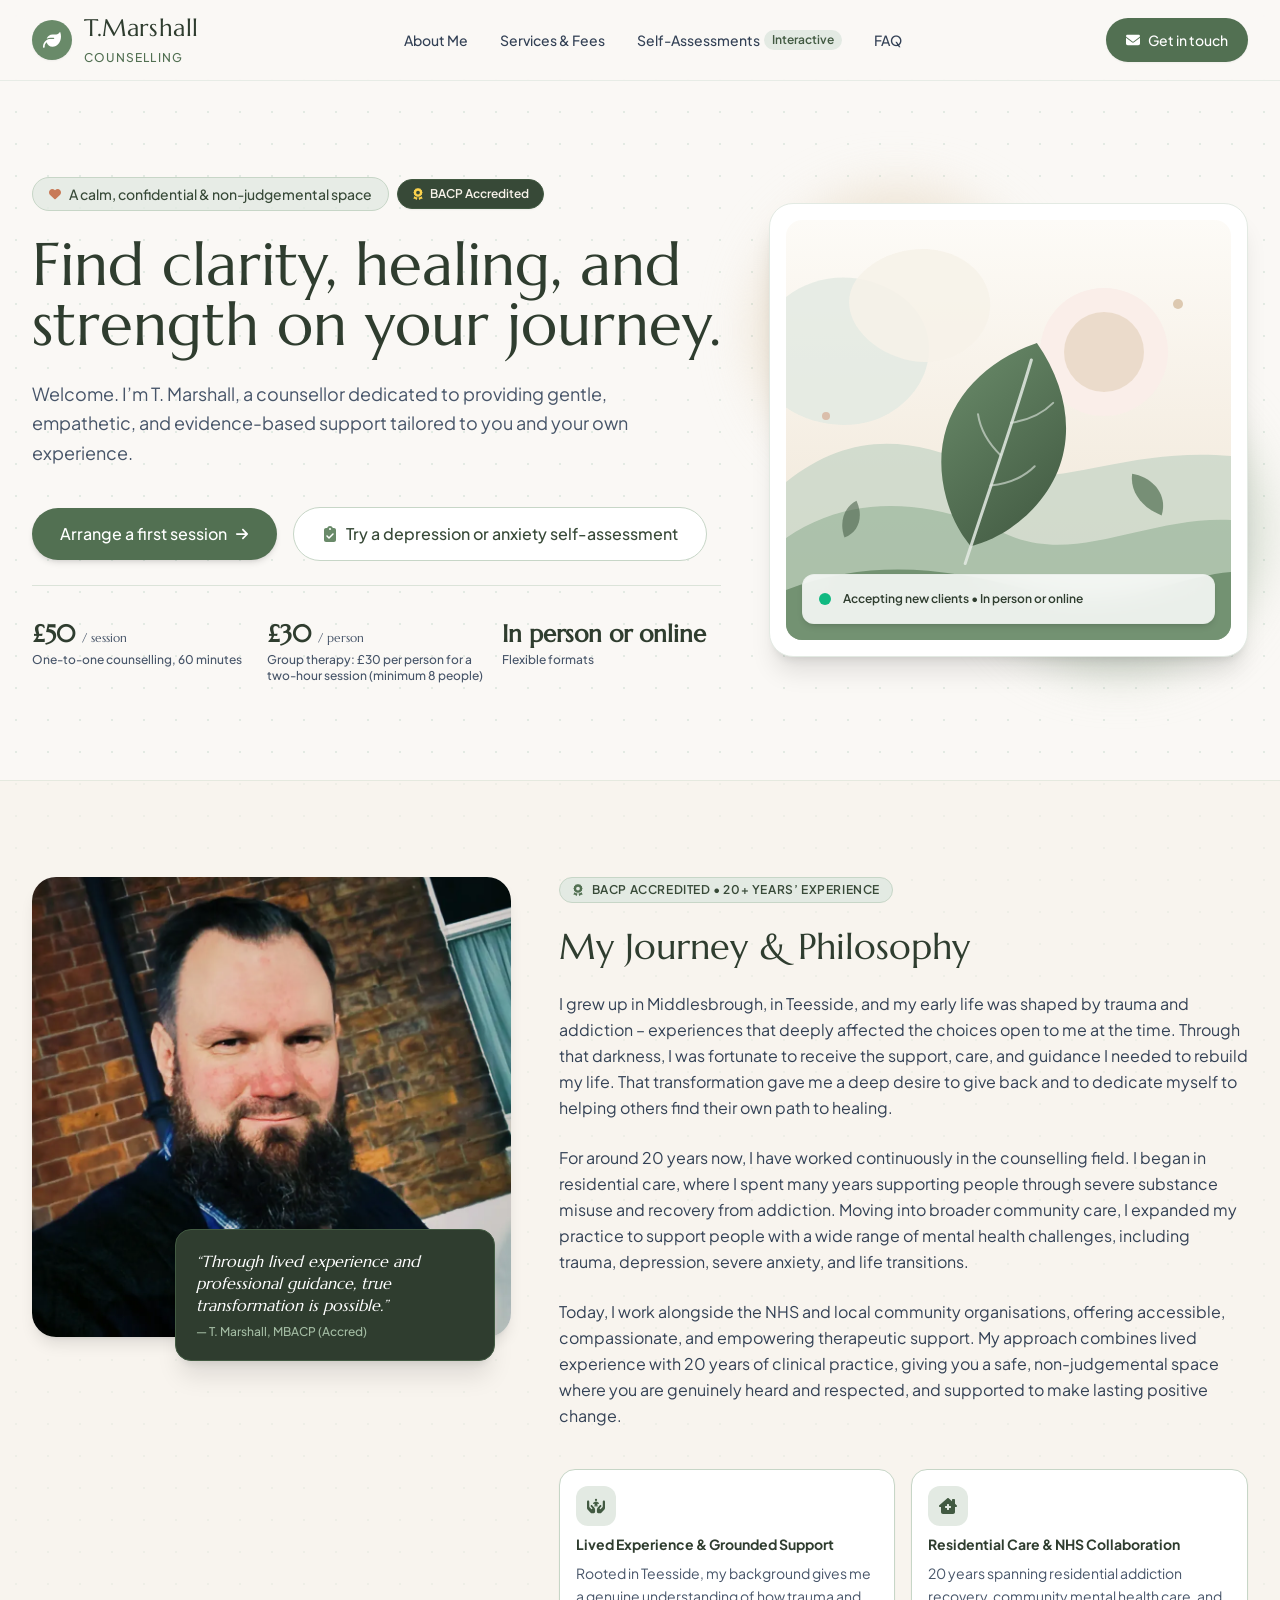
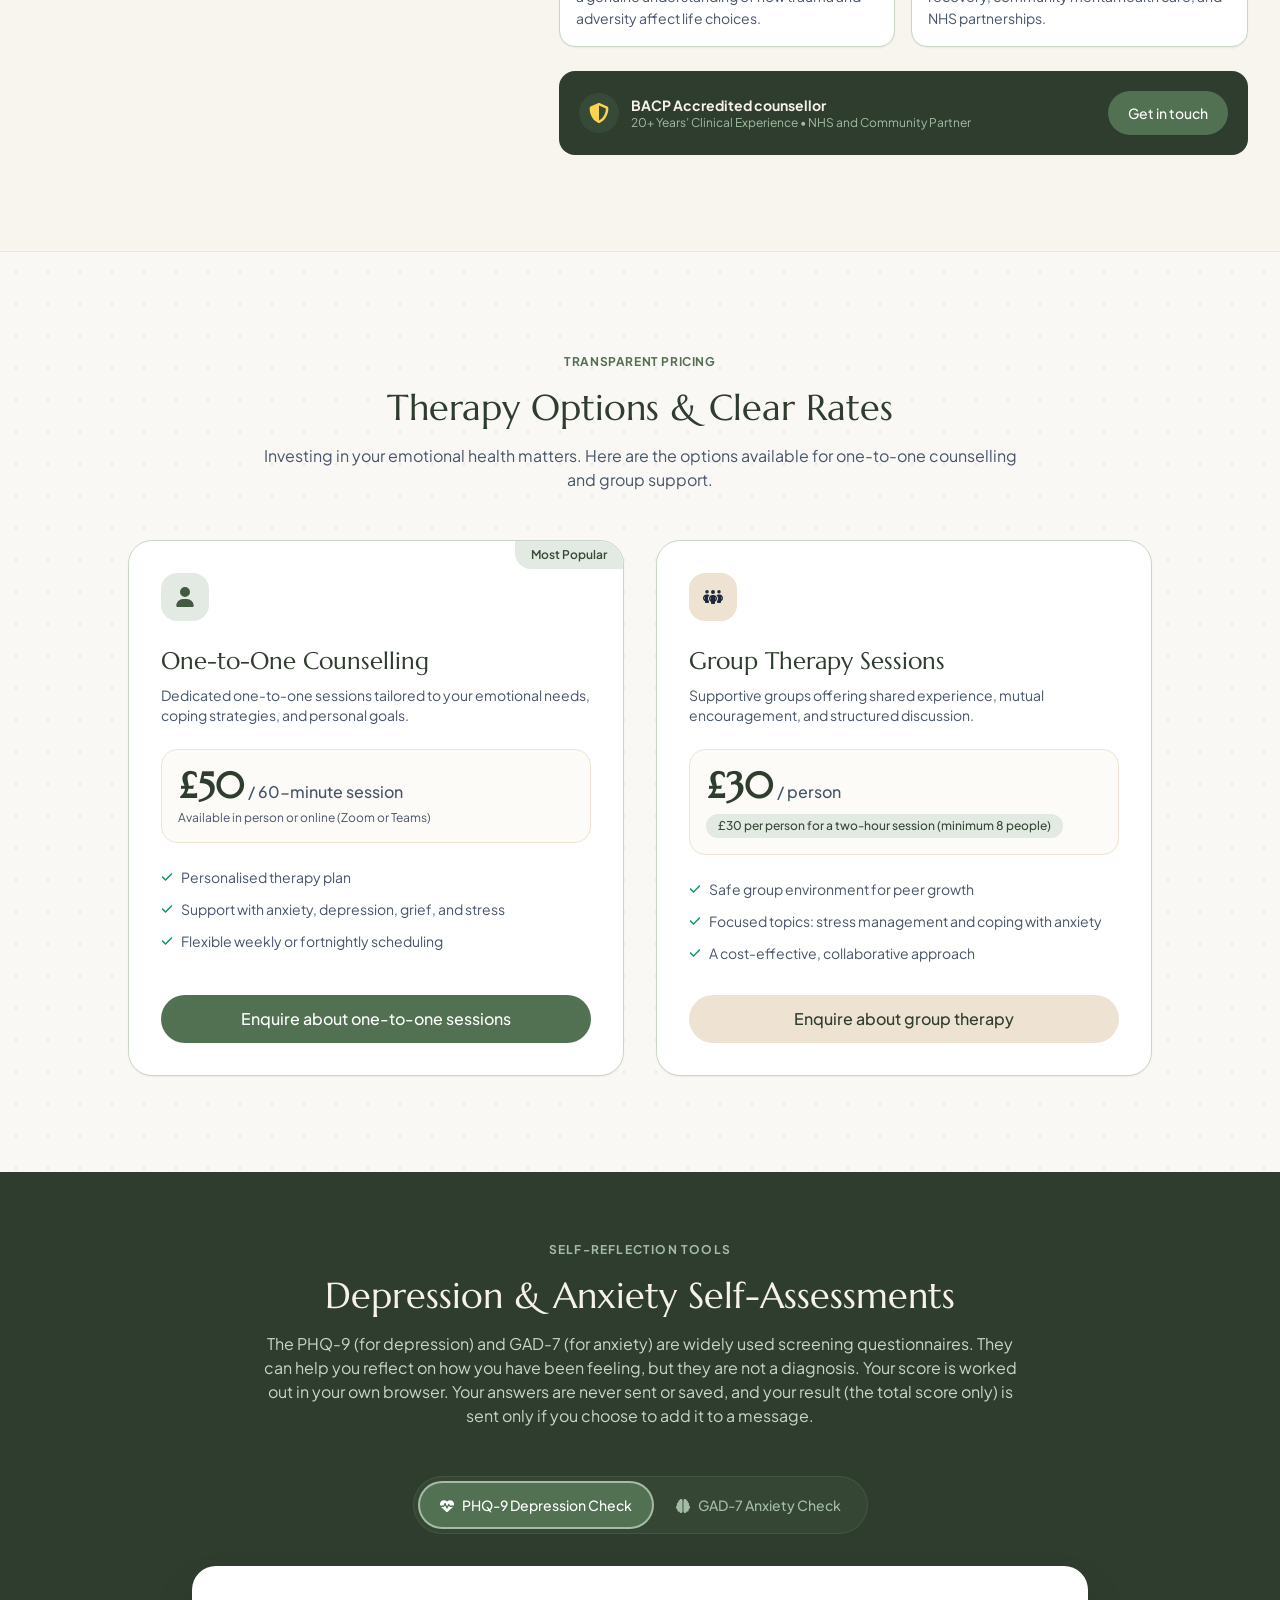
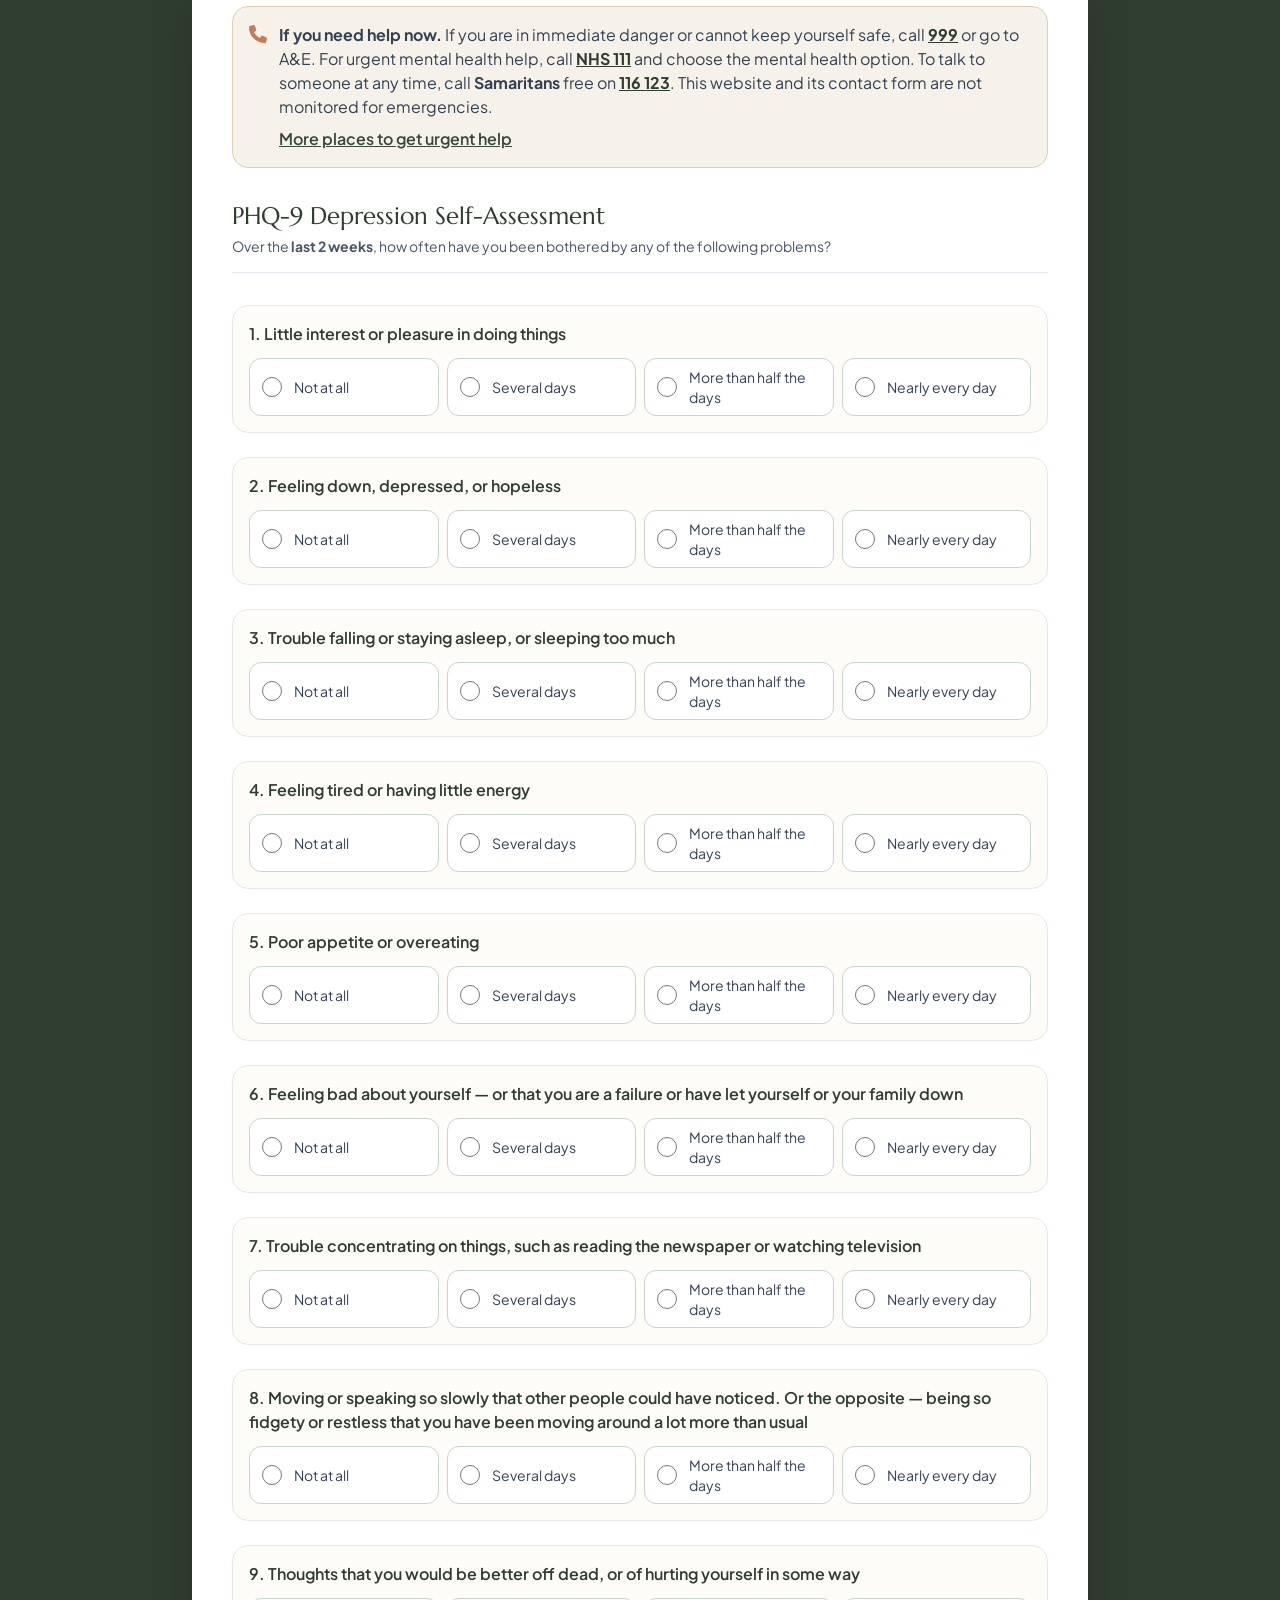
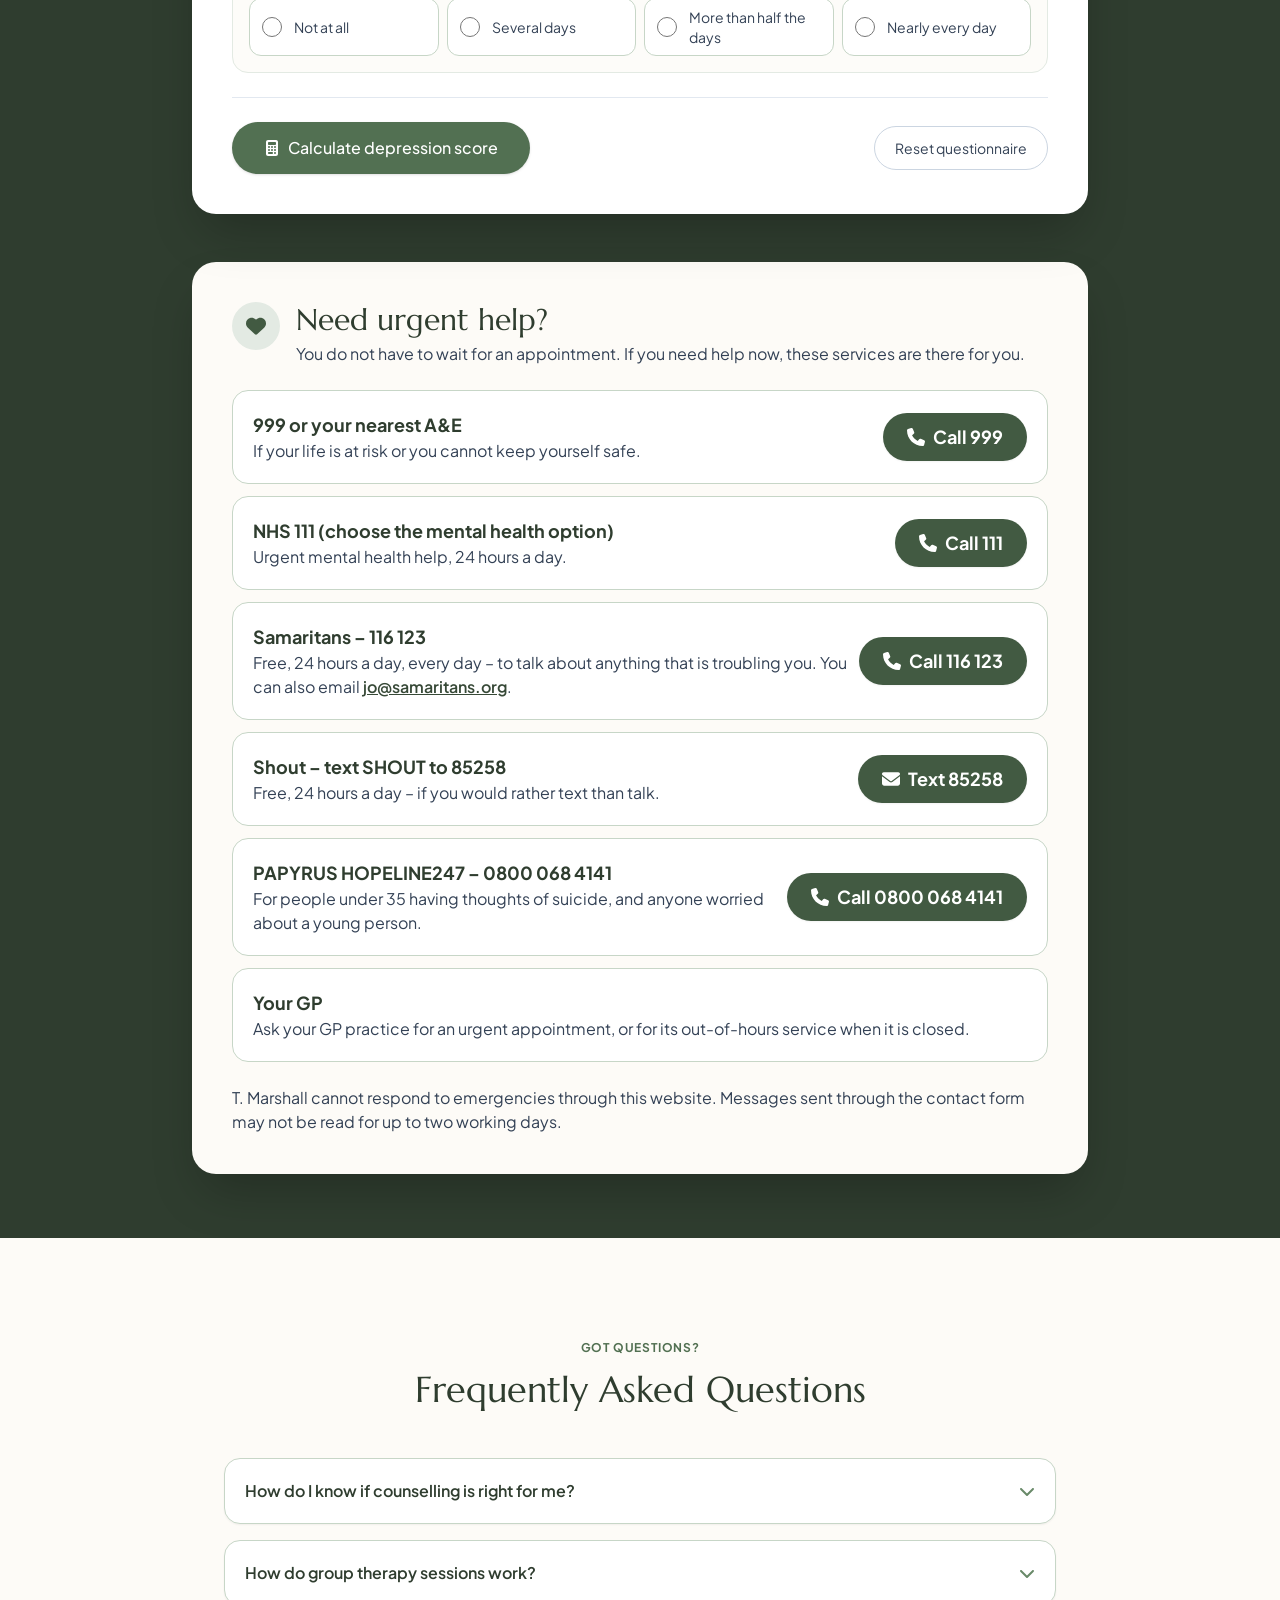
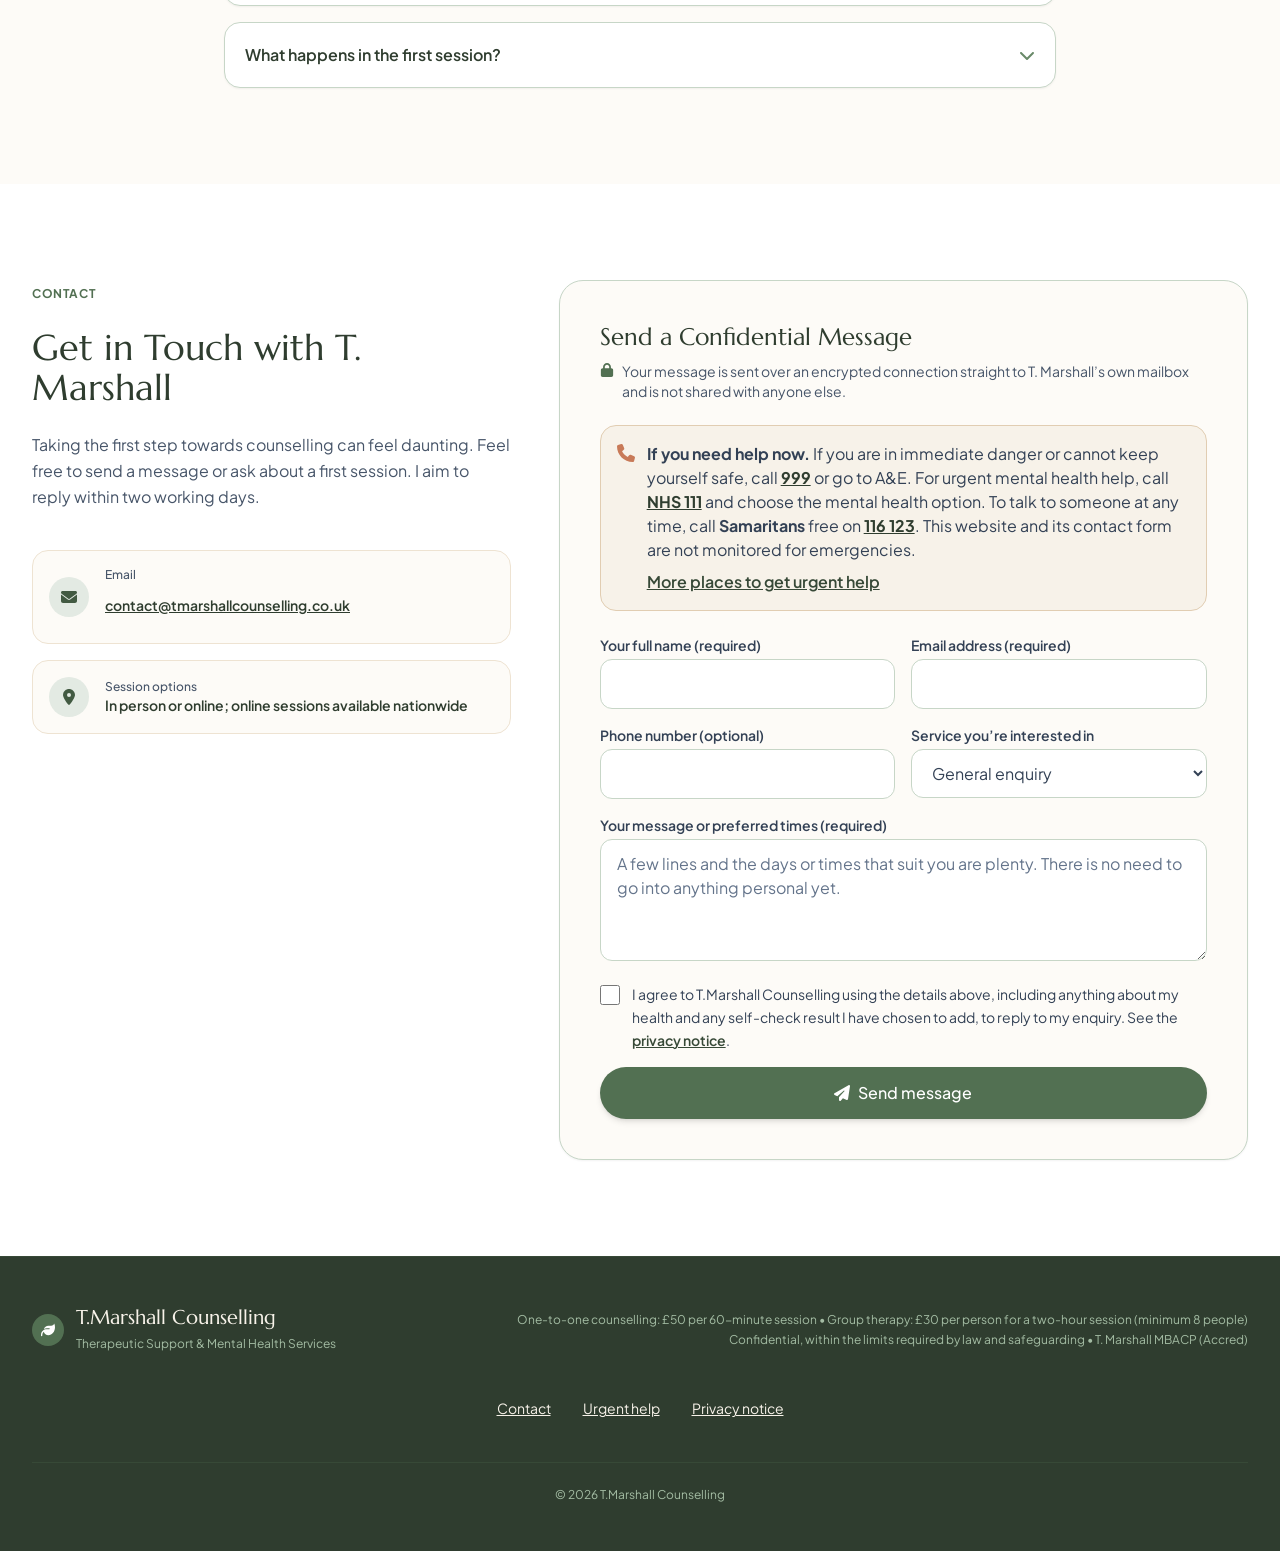
==== commit 1fdac658: "Remove the questionnaire credit line The small-print credit under the self-check card (authors and P" ====
--- a/index.html
+++ b/index.html
@@ -542,11 +542,6 @@
                         </div>
 
                     </div>
-
-                    <!-- Questionnaire credit (standard wording: please leave it as it is) -->
-                    <p class="max-w-4xl mx-auto mt-4 text-center text-xs sm:text-sm text-sage-300">
-                        PHQ-9 and GAD-7 were developed by Drs Robert L. Spitzer, Janet B.W. Williams, Kurt Kroenke and colleagues, with an educational grant from Pfizer Inc. No permission is required to reproduce them.
-                    </p>
                 </div>
 
                 <!-- URGENT HELP: always visible, also without JavaScript. Linked from the footer and from every "If you need help now" box.
--- a/assets/css/site.css
+++ b/assets/css/site.css
@@ -691,10 +691,6 @@
   margin-top: 0.5rem;
 }
 
-.mt-4 {
-  margin-top: 1rem;
-}
-
 .mt-6 {
   margin-top: 1.5rem;
 }
@@ -2333,11 +2329,6 @@
     font-size: 1.125rem;
     line-height: 1.75rem;
   }
-
-  .sm\:text-sm {
-    font-size: 0.875rem;
-    line-height: 1.25rem;
-  }
 }
 
 @media (min-width: 768px) {
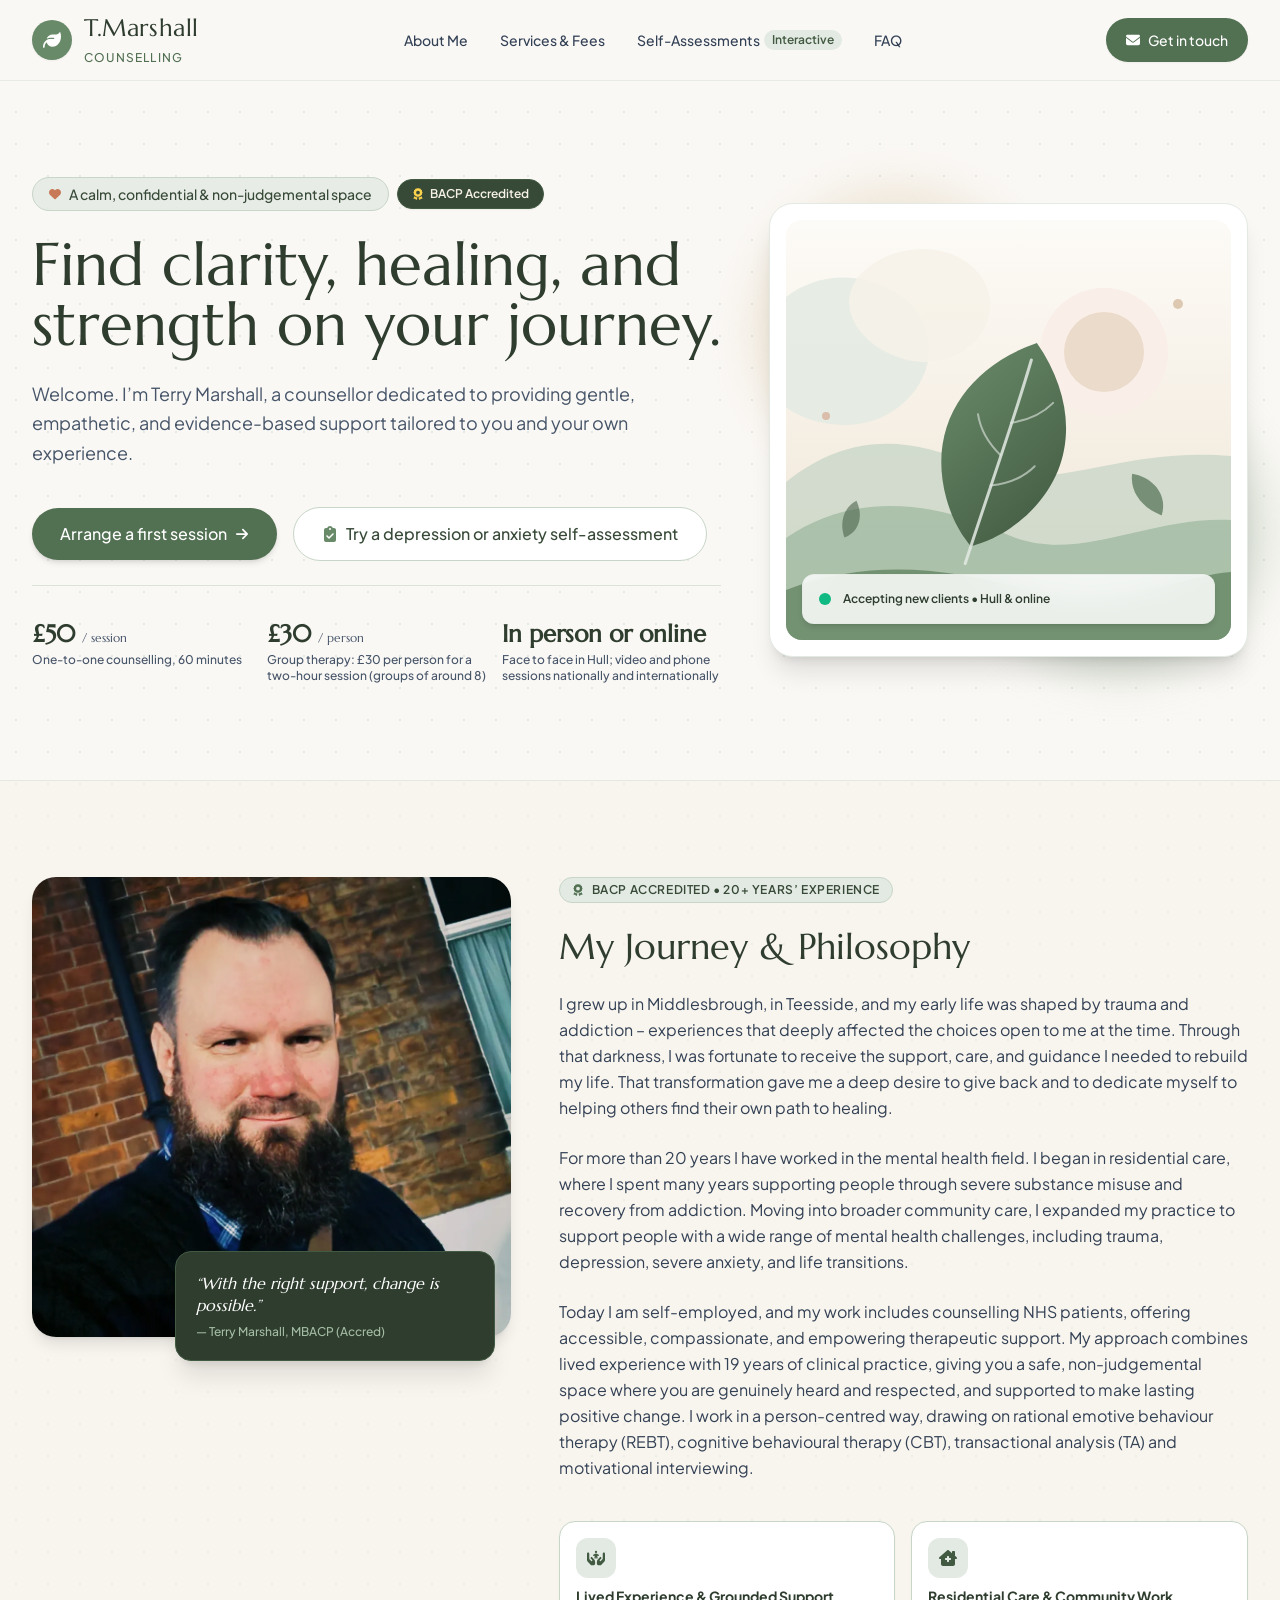
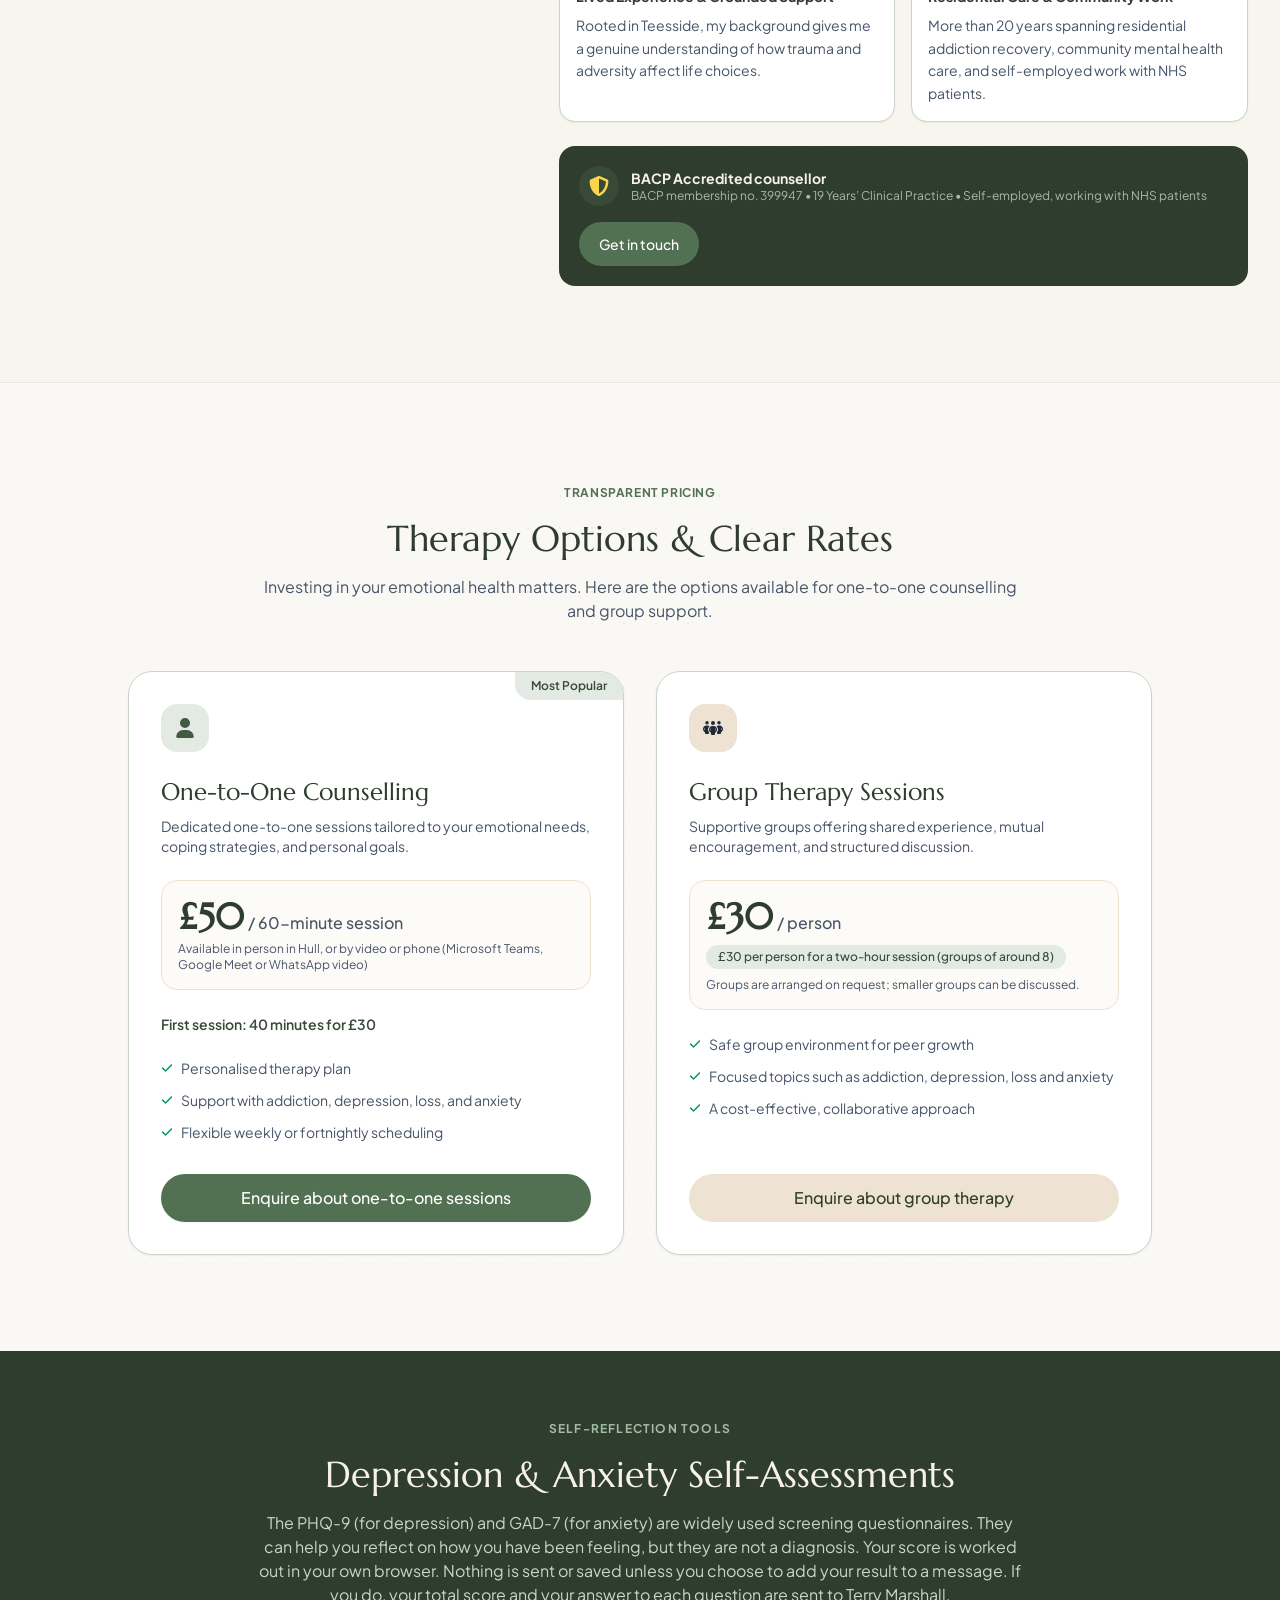
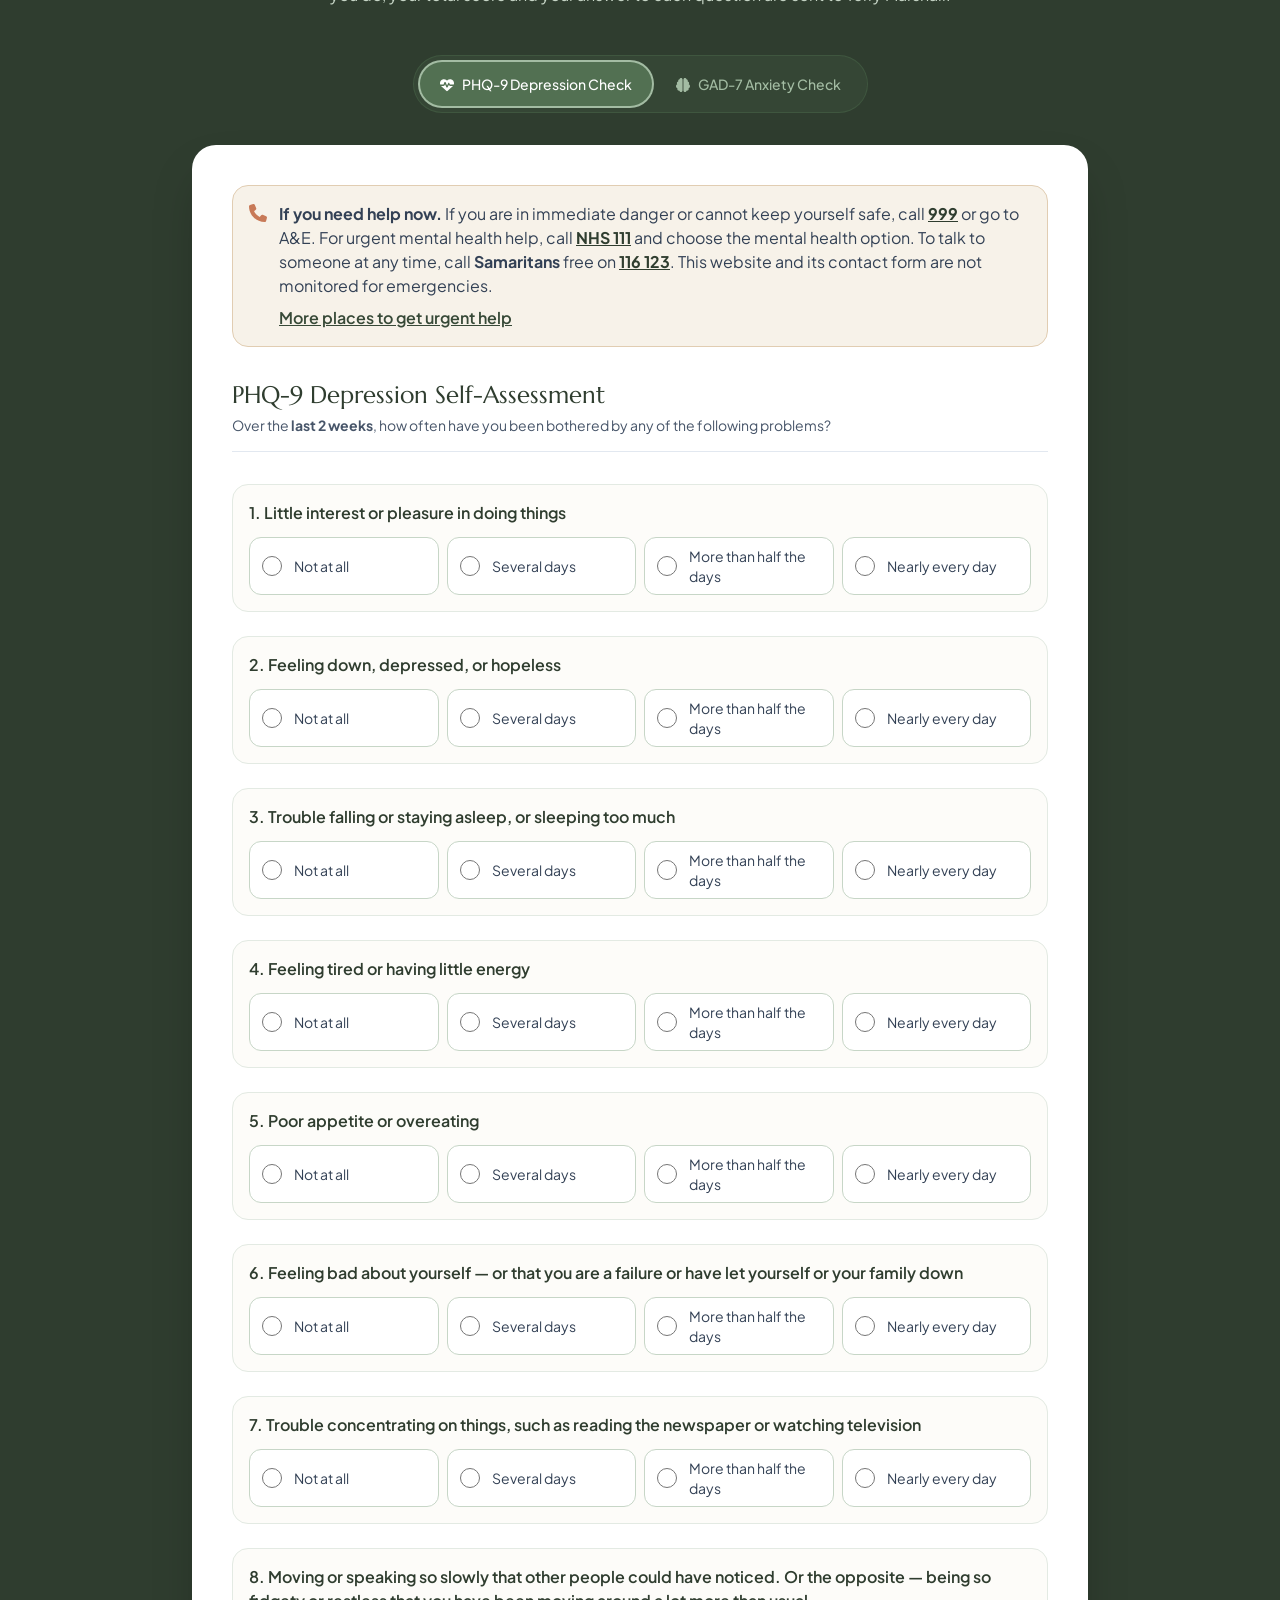
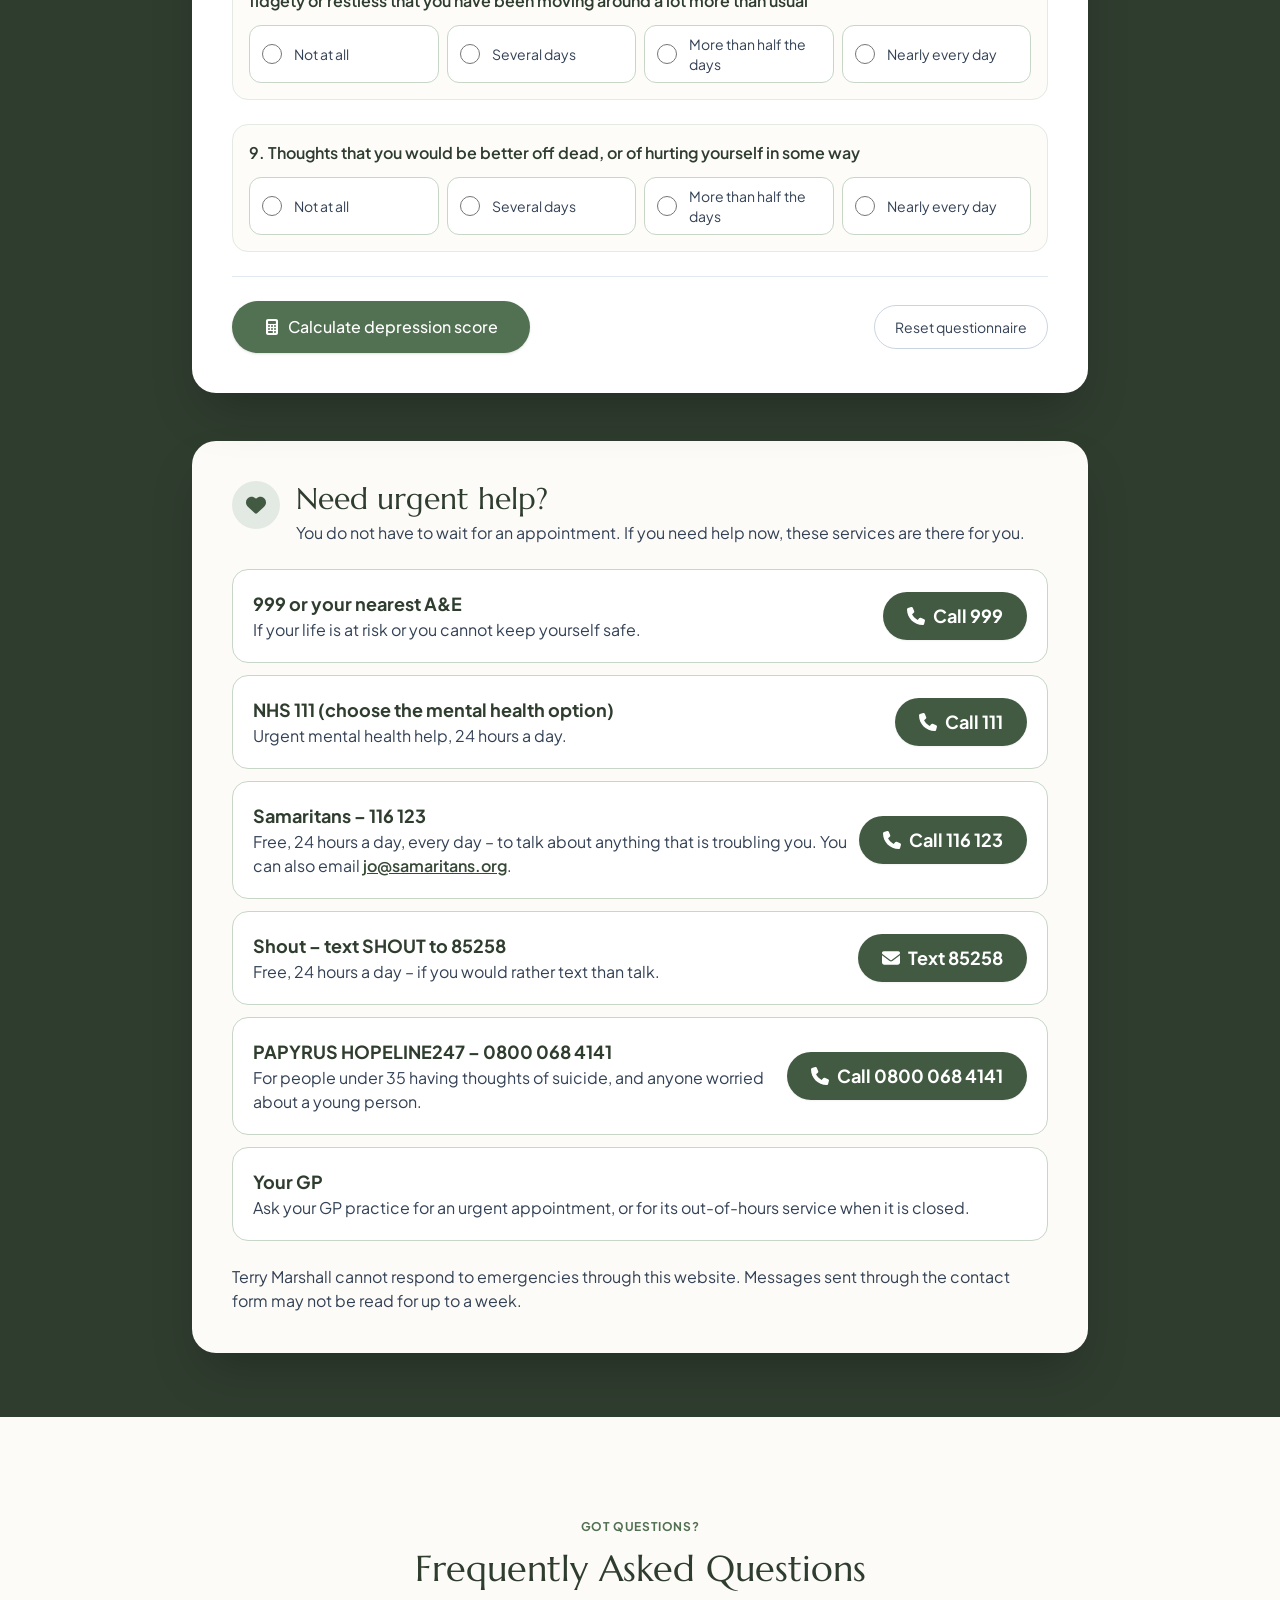
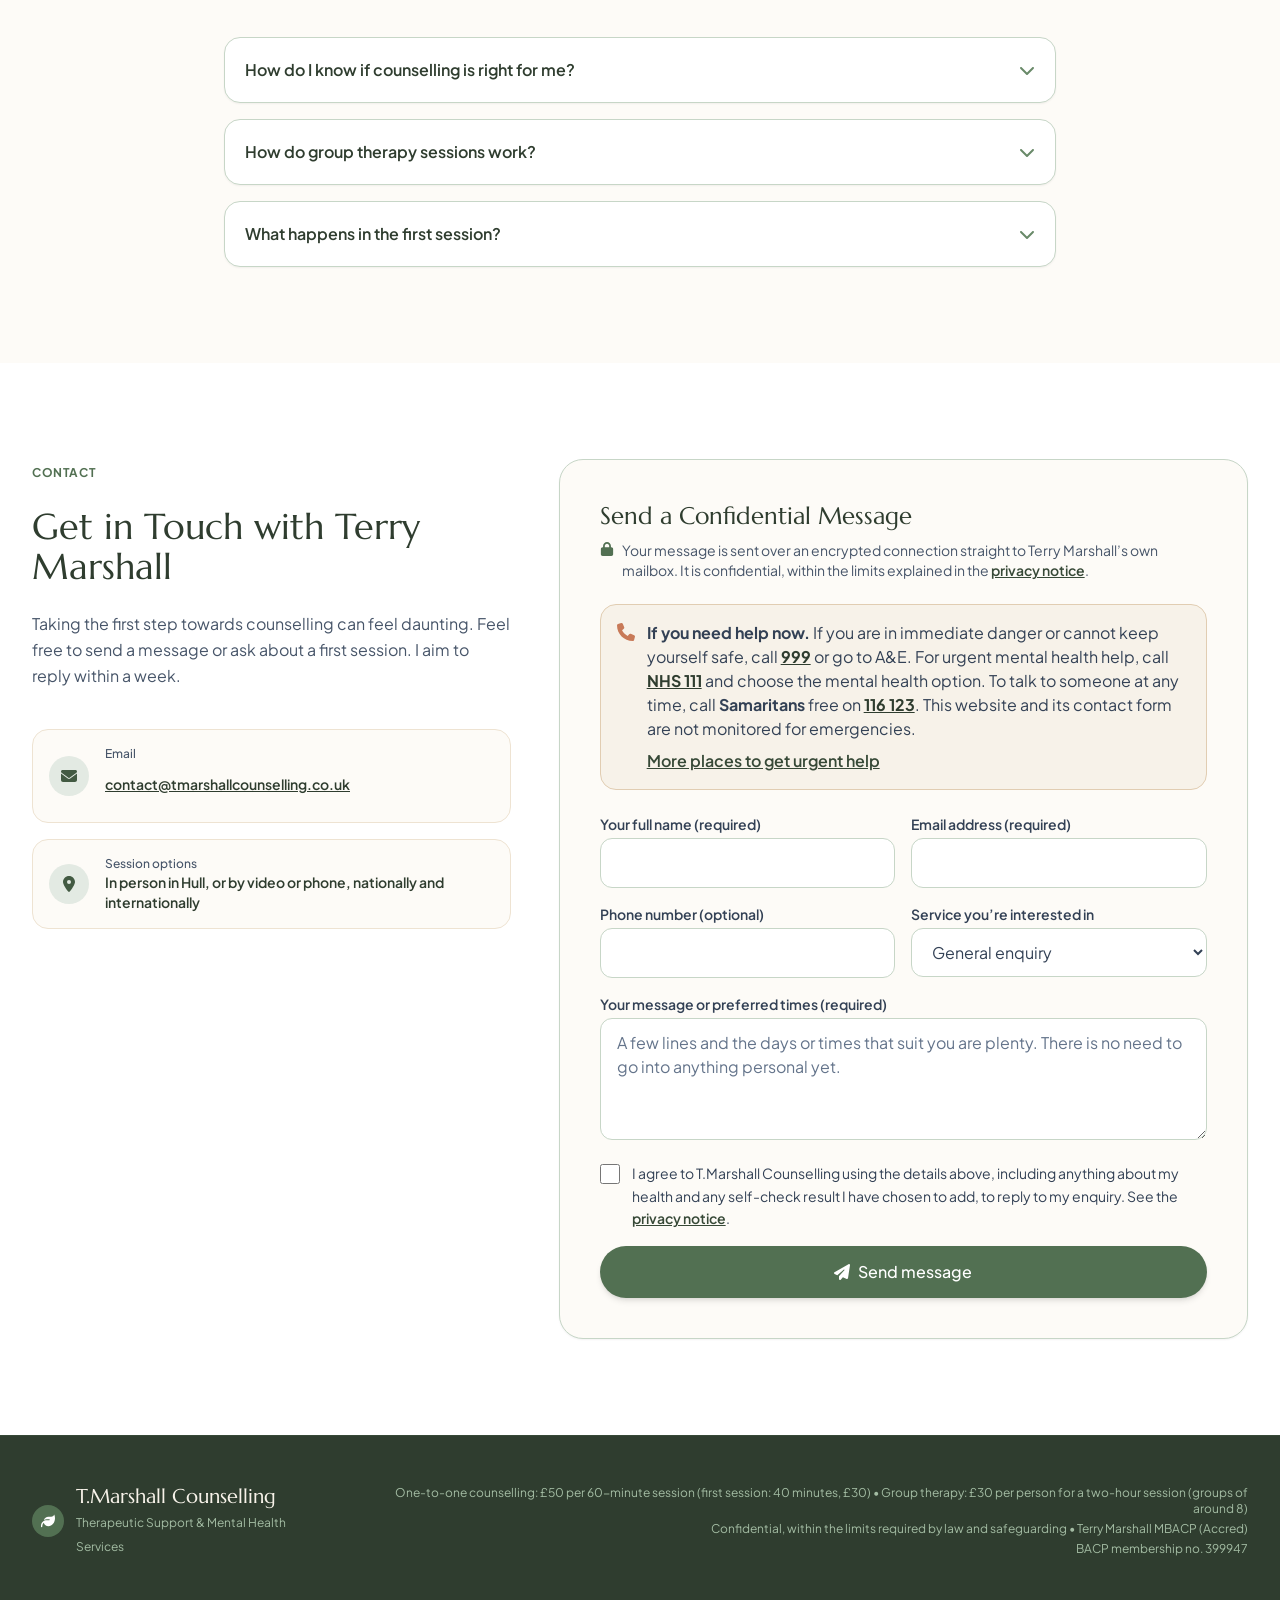
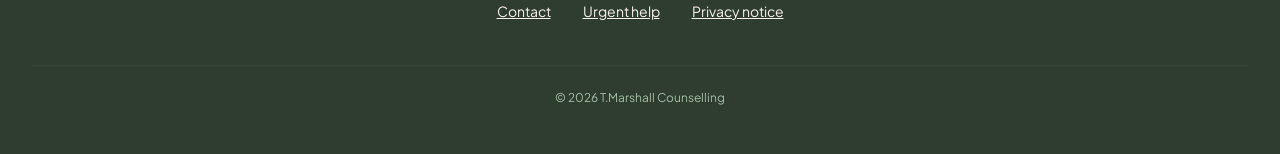
==== commit 658b2f35: "Apply the owner's answers: Hull, prices, reply time, per-question results From Terry Marshall's answ" ====
--- a/index.html
+++ b/index.html
@@ -5,9 +5,9 @@
     <meta name="viewport" content="width=device-width, initial-scale=1.0">
 
     <!-- PAGE TITLE AND SEARCH DESCRIPTION (what search engines and link previews show).
-         PRICES: the description here and the og:description below both mention the prices too. -->
-    <title>T.Marshall Counselling | Counselling in Middlesbrough, Teesside & Online</title>
-    <meta name="description" content="T. Marshall, BACP Accredited counsellor in Middlesbrough, Teesside, in person or online. One-to-one £50 for 60 minutes; group therapy £30 per person for two hours.">
+         PRICES: the description here and the og:description below both mention the prices too (one-to-one, first session and group). -->
+    <title>T.Marshall Counselling | Counselling in Hull & Online</title>
+    <meta name="description" content="Terry Marshall, BACP Accredited counsellor in Hull, in person or by video and phone. One-to-one £50 for 60 minutes; first session £30 for 40 minutes; group therapy £30 per person.">
     <link rel="canonical" href="https://tmarshallcounselling.co.uk/">
 
     <!-- Link previews (WhatsApp, Facebook, LinkedIn and similar) -->
@@ -15,8 +15,8 @@
     <meta property="og:site_name" content="T.Marshall Counselling">
     <meta property="og:locale" content="en_GB">
     <meta property="og:url" content="https://tmarshallcounselling.co.uk/">
-    <meta property="og:title" content="T.Marshall Counselling | Counselling in Middlesbrough, Teesside & Online">
-    <meta property="og:description" content="T. Marshall, BACP Accredited counsellor in Middlesbrough, Teesside, in person or online. One-to-one £50 for 60 minutes; group therapy £30 per person for two hours.">
+    <meta property="og:title" content="T.Marshall Counselling | Counselling in Hull & Online">
+    <meta property="og:description" content="Terry Marshall, BACP Accredited counsellor in Hull, in person or by video and phone. One-to-one £50 for 60 minutes; first session £30 for 40 minutes; group therapy £30 per person.">
     <meta property="og:image" content="https://tmarshallcounselling.co.uk/assets/img/og.jpg">
     <meta property="og:image:width" content="1200">
     <meta property="og:image:height" content="630">
@@ -120,7 +120,7 @@
                             Find clarity, healing, and strength on your journey.
                         </h1>
                         <p class="text-lg text-slate-600 max-w-2xl leading-relaxed">
-                            Welcome. I’m T. Marshall, a counsellor dedicated to providing gentle, empathetic, and evidence-based support tailored to you and your own experience.
+                            Welcome. I’m Terry Marshall, a counsellor dedicated to providing gentle, empathetic, and evidence-based support tailored to you and your own experience.
                         </p>
 
                         <div class="pt-4 flex flex-col sm:flex-row items-stretch sm:items-center space-y-3 sm:space-y-0 sm:space-x-4">
@@ -135,7 +135,9 @@
                         </div>
 
                         <!-- Key Highlights.
-                             PRICES: these must match the page description at the top of this file, the Services & Fees cards, the FAQ, the contact form options and the footer. -->
+                             PRICES: these must match the page description at the top of this file, the Services & Fees cards
+                             (including the first-session line under the one-to-one price), the FAQ (questions 2 and 3),
+                             the contact form options and the footer. -->
                         <div class="pt-8 border-t border-sage-200/60 grid grid-cols-1 sm:grid-cols-3 gap-4 text-center sm:text-left">
                             <div>
                                 <p class="text-2xl font-bold text-sage-900 serif-title">£50 <span class="text-xs font-normal text-slate-600">/ session</span></p>
@@ -143,11 +145,11 @@
                             </div>
                             <div>
                                 <p class="text-2xl font-bold text-sage-900 serif-title">£30 <span class="text-xs font-normal text-slate-600">/ person</span></p>
-                                <p class="text-xs text-slate-600 font-medium mt-0.5">Group therapy: £30 per person for a two-hour session (minimum 8 people)</p>
+                                <p class="text-xs text-slate-600 font-medium mt-0.5">Group therapy: £30 per person for a two-hour session (groups of around 8)</p>
                             </div>
                             <div>
                                 <p class="text-2xl font-bold text-sage-900 serif-title">In person or online</p>
-                                <p class="text-xs text-slate-600 font-medium mt-0.5">Flexible formats</p>
+                                <p class="text-xs text-slate-600 font-medium mt-0.5">Face to face in Hull; video and phone sessions nationally and internationally</p>
                             </div>
                         </div>
                     </div>
@@ -165,7 +167,7 @@
                                 <div class="absolute bottom-8 left-8 right-8 glass-card p-4 rounded-xl shadow-md border border-white/60">
                                     <div class="flex items-center space-x-3">
                                         <div class="w-3 h-3 bg-emerald-500 rounded-full flex-shrink-0 motion-safe:animate-ping"></div>
-                                        <p class="text-xs font-semibold text-sage-900">Accepting new clients • In person or online</p>
+                                        <p class="text-xs font-semibold text-sage-900">Accepting new clients • Hull & online</p>
                                     </div>
                                 </div>
                             </div>
@@ -187,13 +189,13 @@
                                  Please send a new photo to the maintainer to be resized first, rather than uploading a phone original. -->
                             <picture class="block">
                                 <source srcset="/assets/img/t-marshall.webp" type="image/webp">
-                                <img id="profile-img" src="/assets/img/t-marshall.jpg" alt="T. Marshall, counsellor" width="1000" height="1013" loading="lazy" decoding="async"
+                                <img id="profile-img" src="/assets/img/t-marshall.jpg" alt="Terry Marshall, counsellor" width="1000" height="1013" loading="lazy" decoding="async"
                                      class="rounded-3xl shadow-lg w-full h-[460px] object-cover transition duration-300 group-hover:brightness-95">
                             </picture>
 
                             <div class="absolute -bottom-6 -right-4 sm:right-4 bg-sage-900 text-white p-5 rounded-2xl shadow-xl max-w-xs border border-sage-700">
-                                <p class="serif-title text-base italic font-light leading-snug">“Through lived experience and professional guidance, true transformation is possible.”</p>
-                                <p class="text-xs text-sage-300 mt-2 font-medium">— T. Marshall, MBACP (Accred)</p>
+                                <p class="serif-title text-base italic font-light leading-snug">“With the right support, change is possible.”</p>
+                                <p class="text-xs text-sage-300 mt-2 font-medium">— Terry Marshall, MBACP (Accred)</p>
                             </div>
                         </div>
                     </div>
@@ -211,11 +213,11 @@
                         </p>
 
                         <p class="text-slate-700 leading-relaxed text-base">
-                            For around 20 years now, I have worked continuously in the counselling field. I began in residential care, where I spent many years supporting people through severe substance misuse and recovery from addiction. Moving into broader community care, I expanded my practice to support people with a wide range of mental health challenges, including trauma, depression, severe anxiety, and life transitions.
+                            For more than 20 years I have worked in the mental health field. I began in residential care, where I spent many years supporting people through severe substance misuse and recovery from addiction. Moving into broader community care, I expanded my practice to support people with a wide range of mental health challenges, including trauma, depression, severe anxiety, and life transitions.
                         </p>
 
                         <p class="text-slate-700 leading-relaxed text-base">
-                            Today, I work alongside the NHS and local community organisations, offering accessible, compassionate, and empowering therapeutic support. My approach combines lived experience with 20 years of clinical practice, giving you a safe, non-judgemental space where you are genuinely heard and respected, and supported to make lasting positive change.
+                            Today I am self-employed, and my work includes counselling NHS patients, offering accessible, compassionate, and empowering therapeutic support. My approach combines lived experience with 19 years of clinical practice, giving you a safe, non-judgemental space where you are genuinely heard and respected, and supported to make lasting positive change. I work in a person-centred way, drawing on rational emotive behaviour therapy (REBT), cognitive behavioural therapy (CBT), transactional analysis (TA) and motivational interviewing.
                         </p>
 
                         <!-- Key Milestones Cards -->
@@ -234,9 +236,9 @@
                                 <div class="w-10 h-10 rounded-xl bg-sage-100 text-sage-700 flex items-center justify-center font-bold text-lg">
                                     <svg class="icon" aria-hidden="true" focusable="false"><use href="/assets/icons.svg#i-house-chimney-medical"></use></svg>
                                 </div>
-                                <h3 class="font-bold text-sage-900 text-sm">Residential Care & NHS Collaboration</h3>
+                                <h3 class="font-bold text-sage-900 text-sm">Residential Care & Community Work</h3>
                                 <p class="text-sm text-slate-600 leading-relaxed">
-                                    20 years spanning residential addiction recovery, community mental health care, and NHS partnerships.
+                                    More than 20 years spanning residential addiction recovery, community mental health care, and self-employed work with NHS patients.
                                 </p>
                             </div>
                         </div>
@@ -249,7 +251,7 @@
                                 </div>
                                 <div>
                                     <p class="font-bold text-sm">BACP Accredited counsellor</p>
-                                    <p class="text-xs text-sage-300">20+ Years’ Clinical Experience • NHS and Community Partner</p>
+                                    <p class="text-xs text-sage-300"><span class="whitespace-nowrap">BACP membership no. 399947</span> • 19 Years’ Clinical Practice • Self-employed, working with NHS patients</p>
                                 </div>
                             </div>
                             <a href="#contact" class="text-sm bg-sage-600 hover:bg-sage-700 text-white font-medium px-5 py-2.5 min-h-[44px] inline-flex items-center rounded-full transition shadow-sm focus-visible:outline-sand-100">
@@ -289,14 +291,15 @@
                                 Dedicated one-to-one sessions tailored to your emotional needs, coping strategies, and personal goals.
                             </p>
 
-                            <!-- PRICE: one-to-one sessions -->
+                            <!-- PRICE: one-to-one sessions (and the first-session price on the line under the box) -->
                             <div class="my-6 p-4 bg-sand-50 rounded-2xl border border-sand-200">
                                 <div class="flex items-baseline space-x-1">
                                     <span class="serif-title text-4xl font-bold text-sage-900">£50</span>
                                     <span class="text-slate-600 font-medium">/ 60-minute session</span>
                                 </div>
-                                <p class="text-xs text-slate-600 mt-1">Available in person or online (Zoom or Teams)</p>
-                            </div>
+                                <p class="text-xs text-slate-600 mt-1">Available in person in Hull, or by video or phone (Microsoft Teams, Google Meet or WhatsApp video)</p>
+                            </div>
+                            <p class="mb-6 text-sm font-semibold text-sage-800">First session: 40 minutes for £30</p>
 
                             <ul class="space-y-3 text-sm text-slate-600">
                                 <li class="flex items-center space-x-2">
@@ -305,7 +308,7 @@
                                 </li>
                                 <li class="flex items-center space-x-2">
                                     <svg class="icon text-emerald-600 text-xs" aria-hidden="true" focusable="false"><use href="/assets/icons.svg#i-check"></use></svg>
-                                    <span>Support with anxiety, depression, grief, and stress</span>
+                                    <span>Support with addiction, depression, loss, and anxiety</span>
                                 </li>
                                 <li class="flex items-center space-x-2">
                                     <svg class="icon text-emerald-600 text-xs" aria-hidden="true" focusable="false"><use href="/assets/icons.svg#i-check"></use></svg>
@@ -339,8 +342,9 @@
                                     <span class="text-slate-600 font-medium">/ person</span>
                                 </div>
                                 <div class="mt-2 text-xs bg-sage-100 text-sage-800 px-3 py-1 rounded-full inline-block font-medium">
-                                    £30 per person for a two-hour session (minimum 8 people)
-                                </div>
+                                    £30 per person for a two-hour session (groups of around 8)
+                                </div>
+                                <p class="text-xs text-slate-600 mt-2">Groups are arranged on request; smaller groups can be discussed.</p>
                             </div>
 
                             <ul class="space-y-3 text-sm text-slate-600">
@@ -350,7 +354,7 @@
                                 </li>
                                 <li class="flex items-center space-x-2">
                                     <svg class="icon text-emerald-600 text-xs" aria-hidden="true" focusable="false"><use href="/assets/icons.svg#i-check"></use></svg>
-                                    <span>Focused topics: stress management and coping with anxiety</span>
+                                    <span>Focused topics such as addiction, depression, loss and anxiety</span>
                                 </li>
                                 <li class="flex items-center space-x-2">
                                     <svg class="icon text-emerald-600 text-xs" aria-hidden="true" focusable="false"><use href="/assets/icons.svg#i-check"></use></svg>
@@ -379,7 +383,7 @@
                     <span class="text-xs font-bold uppercase tracking-widest text-sage-300">Self-Reflection Tools</span>
                     <h2 class="serif-title text-3xl sm:text-4xl text-sand-100">Depression & Anxiety Self-Assessments</h2>
                     <p class="text-sage-200 text-sm sm:text-base">
-                        The PHQ-9 (for depression) and GAD-7 (for anxiety) are widely used screening questionnaires. They can help you reflect on how you have been feeling, but they are not a diagnosis. Your score is worked out in your own browser. Your answers are never sent or saved, and your result (the total score only) is sent only if you choose to add it to a message.
+                        The PHQ-9 (for depression) and GAD-7 (for anxiety) are widely used screening questionnaires. They can help you reflect on how you have been feeling, but they are not a diagnosis. Your score is worked out in your own browser. Nothing is sent or saved unless you choose to add your result to a message. If you do, your total score and your answer to each question are sent to Terry Marshall.
                     </p>
                 </div>
 
@@ -438,8 +442,11 @@
                                         Reset questionnaire
                                     </button>
                                     <span class="sr-only" role="status" data-reset-status></span>
+                                    <span class="sr-only" role="status" data-removed-status></span>
                                 </div>
                             </form>
+
+                            <p class="text-sm font-semibold text-slate-800 bg-sand-100 border border-sand-300 rounded-xl px-4 py-3" id="phq-result-removed" hidden>Your answers changed, so the result was taken out of your message. Add it again if you want to send it.</p>
 
                             <!-- PHQ-9 result (filled in by site.js) -->
                             <div id="phq-result" class="mt-8 p-6 bg-sand-50 rounded-2xl border border-sage-200 space-y-4" role="status" aria-live="polite" tabindex="-1" hidden>
@@ -464,8 +471,12 @@
                                 <div class="bg-white p-4 rounded-xl border border-sage-100 space-y-3" data-add-row>
                                     <p class="text-sm text-slate-700">
                                         <svg class="icon text-amber-500 mr-1" aria-hidden="true" focusable="false"><use href="/assets/icons.svg#i-lightbulb"></use></svg>
-                                        If you would like to share this result with T. Marshall, you can add it to your message. It is only sent if you then send the message.
+                                        If you would like to share this result with Terry Marshall, you can add it to your message. It is only sent if you then send the message.
                                     </p>
+                                    <p class="text-sm text-slate-600">If you add this result to a message, your total score and your answer to each question are sent. Messages may not be read for up to a week, so this is not a way to get help quickly.</p>
+                                    <!-- Shown by site.js only when question 9 was answered above "Not at all".
+                                         Please keep it: without it, site.js will not offer to add a result that includes that answer. -->
+                                    <p class="text-sm font-semibold text-slate-800 bg-sand-100 border border-sand-300 rounded-xl px-4 py-3" data-q9-add-warning hidden>If you add this result, your answer to question 9 will be included. Please do not rely on a message to get help quickly. The services above are there right now.</p>
                                     <div class="flex flex-col sm:flex-row sm:items-center gap-3">
                                         <button type="button" data-add-result="phq" class="text-sm bg-sage-800 text-white font-medium px-5 py-2.5 min-h-[44px] rounded-full hover:bg-sage-900 transition inline-flex items-center justify-center gap-2">
                                             <span>Add this result to my message</span>
@@ -473,7 +484,6 @@
                                         </button>
                                         <p class="text-sm font-semibold text-sage-800" data-add-confirm hidden>Added to your message.</p>
                                     </div>
-                                    <p class="text-sm text-slate-600">If you add this result to a message, only the total score is sent.</p>
                                 </div>
                             </div>
                         </div>
@@ -502,8 +512,11 @@
                                         Reset questionnaire
                                     </button>
                                     <span class="sr-only" role="status" data-reset-status></span>
+                                    <span class="sr-only" role="status" data-removed-status></span>
                                 </div>
                             </form>
+
+                            <p class="text-sm font-semibold text-slate-800 bg-sand-100 border border-sand-300 rounded-xl px-4 py-3" id="gad-result-removed" hidden>Your answers changed, so the result was taken out of your message. Add it again if you want to send it.</p>
 
                             <!-- GAD-7 result (filled in by site.js) -->
                             <div id="gad-result" class="mt-8 p-6 bg-sand-50 rounded-2xl border border-sage-200 space-y-4" role="status" aria-live="polite" tabindex="-1" hidden>
@@ -527,8 +540,9 @@
                                 <div class="bg-white p-4 rounded-xl border border-sage-100 space-y-3" data-add-row>
                                     <p class="text-sm text-slate-700">
                                         <svg class="icon text-amber-500 mr-1" aria-hidden="true" focusable="false"><use href="/assets/icons.svg#i-lightbulb"></use></svg>
-                                        If you would like to share this result with T. Marshall, you can add it to your message. It is only sent if you then send the message.
+                                        If you would like to share this result with Terry Marshall, you can add it to your message. It is only sent if you then send the message.
                                     </p>
+                                    <p class="text-sm text-slate-600">If you add this result to a message, your total score and your answer to each question are sent. Messages may not be read for up to a week, so this is not a way to get help quickly.</p>
                                     <div class="flex flex-col sm:flex-row sm:items-center gap-3">
                                         <button type="button" data-add-result="gad" class="text-sm bg-sage-800 text-white font-medium px-5 py-2.5 min-h-[44px] rounded-full hover:bg-sage-900 transition inline-flex items-center justify-center gap-2">
                                             <span>Add this result to my message</span>
@@ -536,7 +550,6 @@
                                         </button>
                                         <p class="text-sm font-semibold text-sage-800" data-add-confirm hidden>Added to your message.</p>
                                     </div>
-                                    <p class="text-sm text-slate-600">If you add this result to a message, only the total score is sent.</p>
                                 </div>
                             </div>
                         </div>
@@ -614,7 +627,7 @@
                         </li>
                     </ul>
 
-                    <p class="mt-6 text-base text-slate-700">T. Marshall cannot respond to emergencies through this website. Messages sent through the contact form may not be read for up to two working days.</p>
+                    <p class="mt-6 text-base text-slate-700">Terry Marshall cannot respond to emergencies through this website. Messages sent through the contact form may not be read for up to a week.</p>
                 </section>
             </div>
         </section>
@@ -650,11 +663,11 @@
                             </span>
                         </summary>
                         <div class="px-5 pb-5 text-sm text-slate-600 leading-relaxed border-t border-sage-100 pt-3">
-                            Groups cost £30 per person for a two-hour session (minimum 8 people). They meet weekly or fortnightly to work towards shared goals, and I guide each session carefully.
+                            Groups cost £30 per person for a two-hour session (groups of around 8). Groups are arranged on request, so how often a group meets, and where, is agreed with the group. Smaller groups can be discussed. I guide each session carefully.
                         </div>
                     </details>
 
-                    <!-- FAQ 3 -->
+                    <!-- FAQ 3 (PRICE: first session) -->
                     <details class="group bg-white rounded-2xl border border-sage-200 overflow-hidden shadow-sm">
                         <summary class="block w-full text-left p-5 font-semibold text-sage-900 hover:bg-sand-100/50 transition cursor-pointer list-none [&::-webkit-details-marker]:hidden">
                             <span class="flex justify-between items-center gap-4">
@@ -663,7 +676,7 @@
                             </span>
                         </summary>
                         <div class="px-5 pb-5 text-sm text-slate-600 leading-relaxed border-t border-sage-100 pt-3">
-                            In your first £50 session, we talk about what brings you to counselling and what you hope to achieve, and make sure my approach feels comfortable and right for you.
+                            Your first session is shorter, 40 minutes for £30. We talk about what brings you to counselling and what you hope to achieve, and make sure my approach feels comfortable and right for you.
                         </div>
                     </details>
                 </div>
@@ -678,10 +691,10 @@
                     <!-- Contact Info -->
                     <div class="lg:col-span-5 space-y-6">
                         <span class="text-xs font-bold uppercase tracking-wider text-sage-600">Contact</span>
-                        <h2 class="serif-title text-3xl sm:text-4xl text-sage-900">Get in Touch with T. Marshall</h2>
+                        <h2 class="serif-title text-3xl sm:text-4xl text-sage-900">Get in Touch with Terry Marshall</h2>
                         <!-- REPLY TIME -->
                         <p class="text-slate-600 leading-relaxed">
-                            Taking the first step towards counselling can feel daunting. Feel free to send a message or ask about a first session. I aim to reply within two working days.
+                            Taking the first step towards counselling can feel daunting. Feel free to send a message or ask about a first session. I aim to reply within a week.
                         </p>
 
                         <div class="space-y-4 pt-4">
@@ -720,7 +733,7 @@
                                 </div>
                                 <div>
                                     <p class="text-xs text-slate-600 font-medium">Session options</p>
-                                    <p class="text-sm font-semibold text-sage-900">In person or online; online sessions available nationwide</p>
+                                    <p class="text-sm font-semibold text-sage-900">In person in Hull, or by video or phone, nationally and internationally</p>
                                 </div>
                             </div>
                         </div>
@@ -735,7 +748,7 @@
                             <h3 class="serif-title text-2xl text-sage-900">Send a Confidential Message</h3>
                             <p class="mt-2 text-sm text-slate-600 flex items-start gap-2">
                                 <svg class="icon text-sage-600 mt-0.5" aria-hidden="true" focusable="false"><use href="/assets/icons.svg#i-lock"></use></svg>
-                                <span>Your message is sent over an encrypted connection straight to T. Marshall’s own mailbox and is not shared with anyone else.</span>
+                                <span>Your message is sent over an encrypted connection straight to Terry Marshall’s own mailbox. It is confidential, within the limits explained in the <a href="/privacy.html" class="font-semibold text-sage-800 underline">privacy notice</a>.</span>
                             </p>
 
                             <!-- "If you need help now" box (short crisis box) -->
@@ -772,8 +785,8 @@
                                         <!-- PRICES (form options): only change the words between > and <, never the value="..." -->
                                         <select id="cf-service" name="service" aria-describedby="cf-service-error" class="w-full px-4 py-3 rounded-xl border border-sage-200 focus:ring-2 focus:ring-sage-500 focus:outline-none text-base bg-white text-slate-700 aria-[invalid=true]:border-rose-600">
                                             <option value="General enquiry" selected>General enquiry</option>
-                                            <option value="One-to-one counselling">One-to-one counselling – £50 per 60-minute session</option>
-                                            <option value="Group therapy">Group therapy – £30 per person for a two-hour session (minimum 8 people)</option>
+                                            <option value="One-to-one counselling">One-to-one counselling – £50 per 60-minute session (first session £30)</option>
+                                            <option value="Group therapy">Group therapy – £30 per person for a two-hour session (groups of around 8)</option>
                                         </select>
                                         <p id="cf-service-error" class="mt-1 text-sm font-semibold text-rose-700" hidden></p>
                                     </div>
@@ -781,6 +794,8 @@
 
                                 <!-- Self-check result: only filled in if the visitor presses "Add this result to my message".
                                      site.js shows the first heading for one result and the second for two. -->
+                                <p class="text-sm font-semibold text-slate-800 bg-sand-100 border border-sand-300 rounded-xl px-4 py-3" id="cf-phq-result-removed" hidden>Your PHQ-9 answers changed, so that result was taken out of your message. Add it again if you want to send it.</p>
+                                <p class="text-sm font-semibold text-slate-800 bg-sand-100 border border-sand-300 rounded-xl px-4 py-3" id="cf-gad-result-removed" hidden>Your GAD-7 answers changed, so that result was taken out of your message. Add it again if you want to send it.</p>
                                 <input type="hidden" id="cf-assessment" name="assessment" value="" autocomplete="off">
                                 <div id="cf-assessment-summary" class="p-4 rounded-xl border border-sage-200 bg-white space-y-2" tabindex="-1" aria-labelledby="cf-assessment-heading" role="group" hidden>
                                     <p id="cf-assessment-heading" class="text-sm font-semibold text-slate-700"><span data-heading-one>Self-check result added</span><span data-heading-many hidden>Self-check results added</span></p>
@@ -846,8 +861,9 @@
 
                 <!-- PRICES (footer) -->
                 <div class="text-xs text-sage-300 text-center md:text-right space-y-1">
-                    <p>One-to-one counselling: £50 per 60-minute session • Group therapy: £30 per person for a two-hour session (minimum 8 people)</p>
-                    <p>Confidential, within the limits required by law and safeguarding • T. Marshall MBACP (Accred)</p>
+                    <p>One-to-one counselling: £50 per 60-minute session (first session: 40 minutes, £30) • Group therapy: £30 per person for a two-hour session (groups of <span class="whitespace-nowrap">around 8)</span></p>
+                    <p>Confidential, within the limits required by law and safeguarding • Terry Marshall MBACP (Accred)</p>
+                    <p><span class="whitespace-nowrap">BACP membership no. 399947</span></p>
                 </div>
             </div>
 
@@ -871,7 +887,7 @@
             </div>
             <h2 id="success-title" class="serif-title text-2xl text-sage-900">Message received</h2>
             <p id="success-text" class="text-slate-600 text-sm leading-relaxed">
-                Thank you for getting in touch. I aim to reply within two working days. If you need help sooner, please use the numbers below.
+                Thank you for getting in touch. I aim to reply within a week. If you need help sooner, please use the numbers below.
             </p>
 
             <div class="bg-sand-100 border border-sand-300 p-4 rounded-2xl flex items-start gap-3 text-sm sm:text-base text-slate-700 text-left">
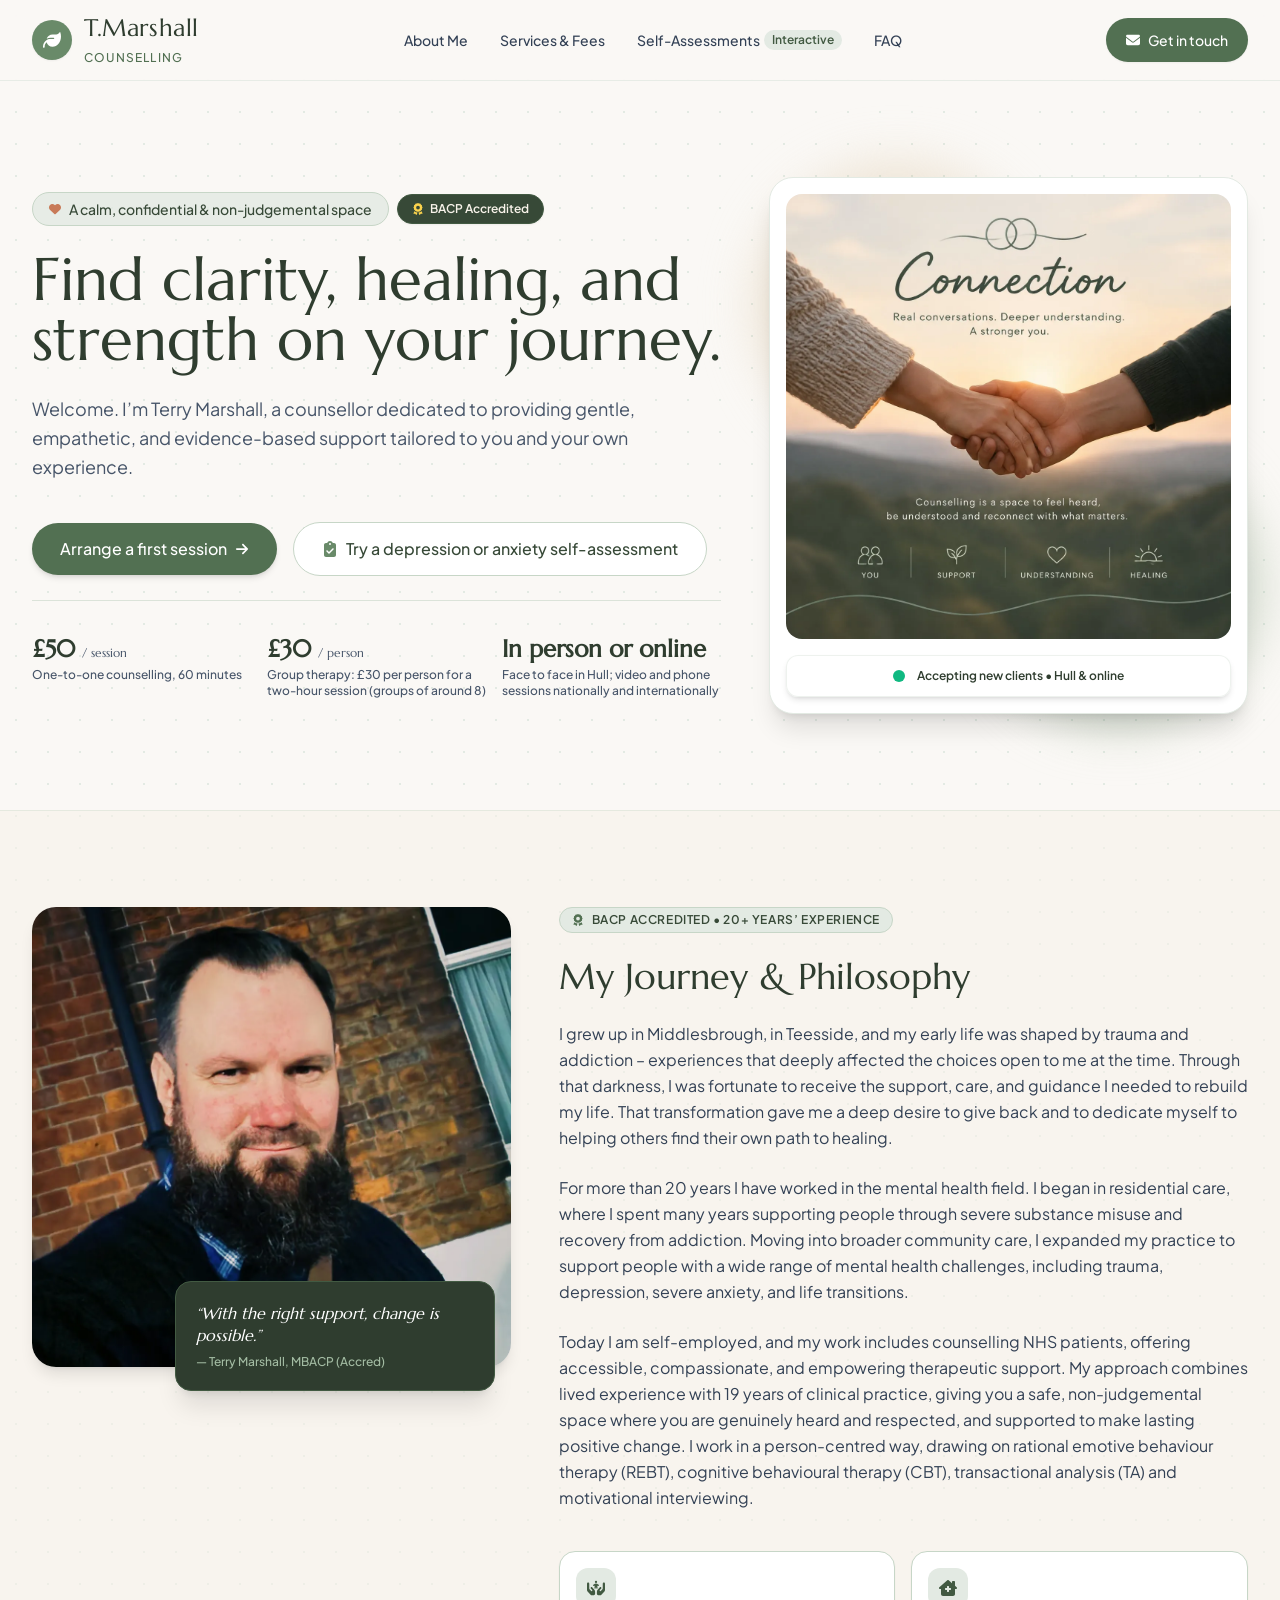
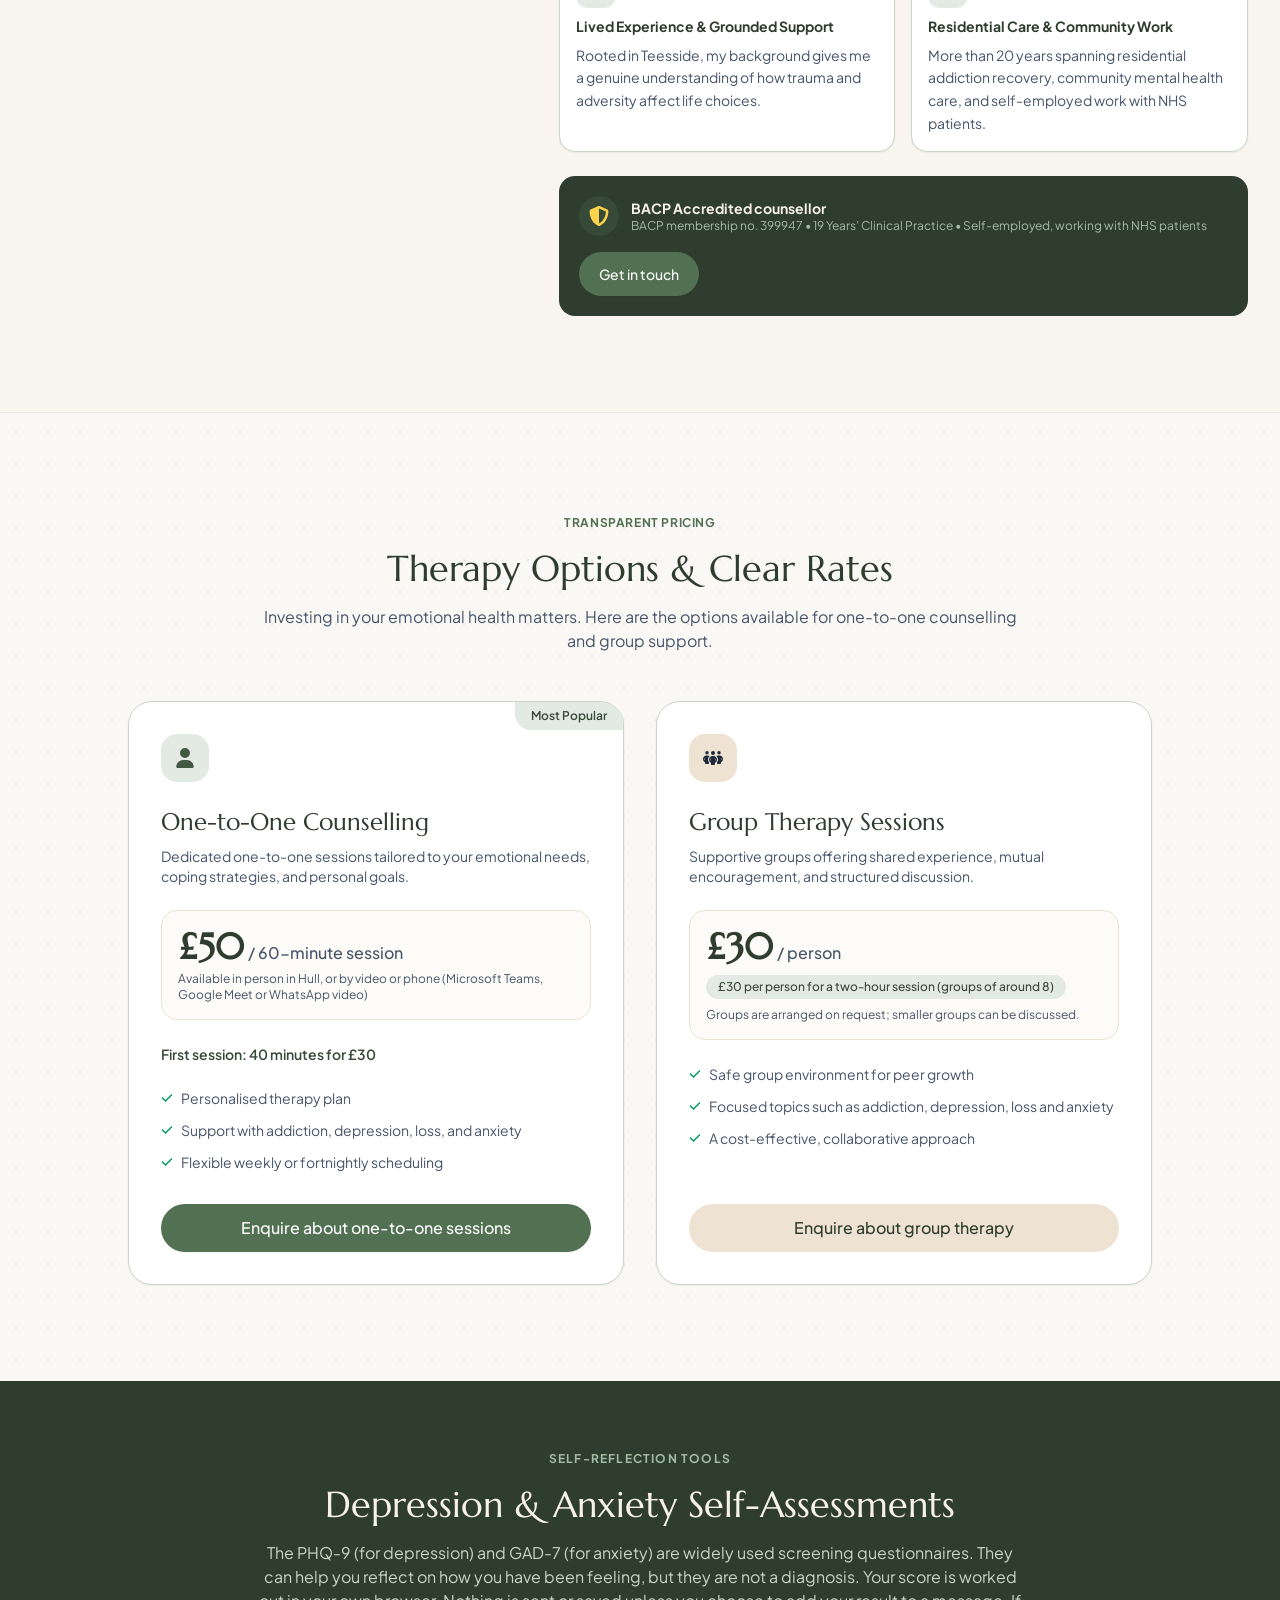
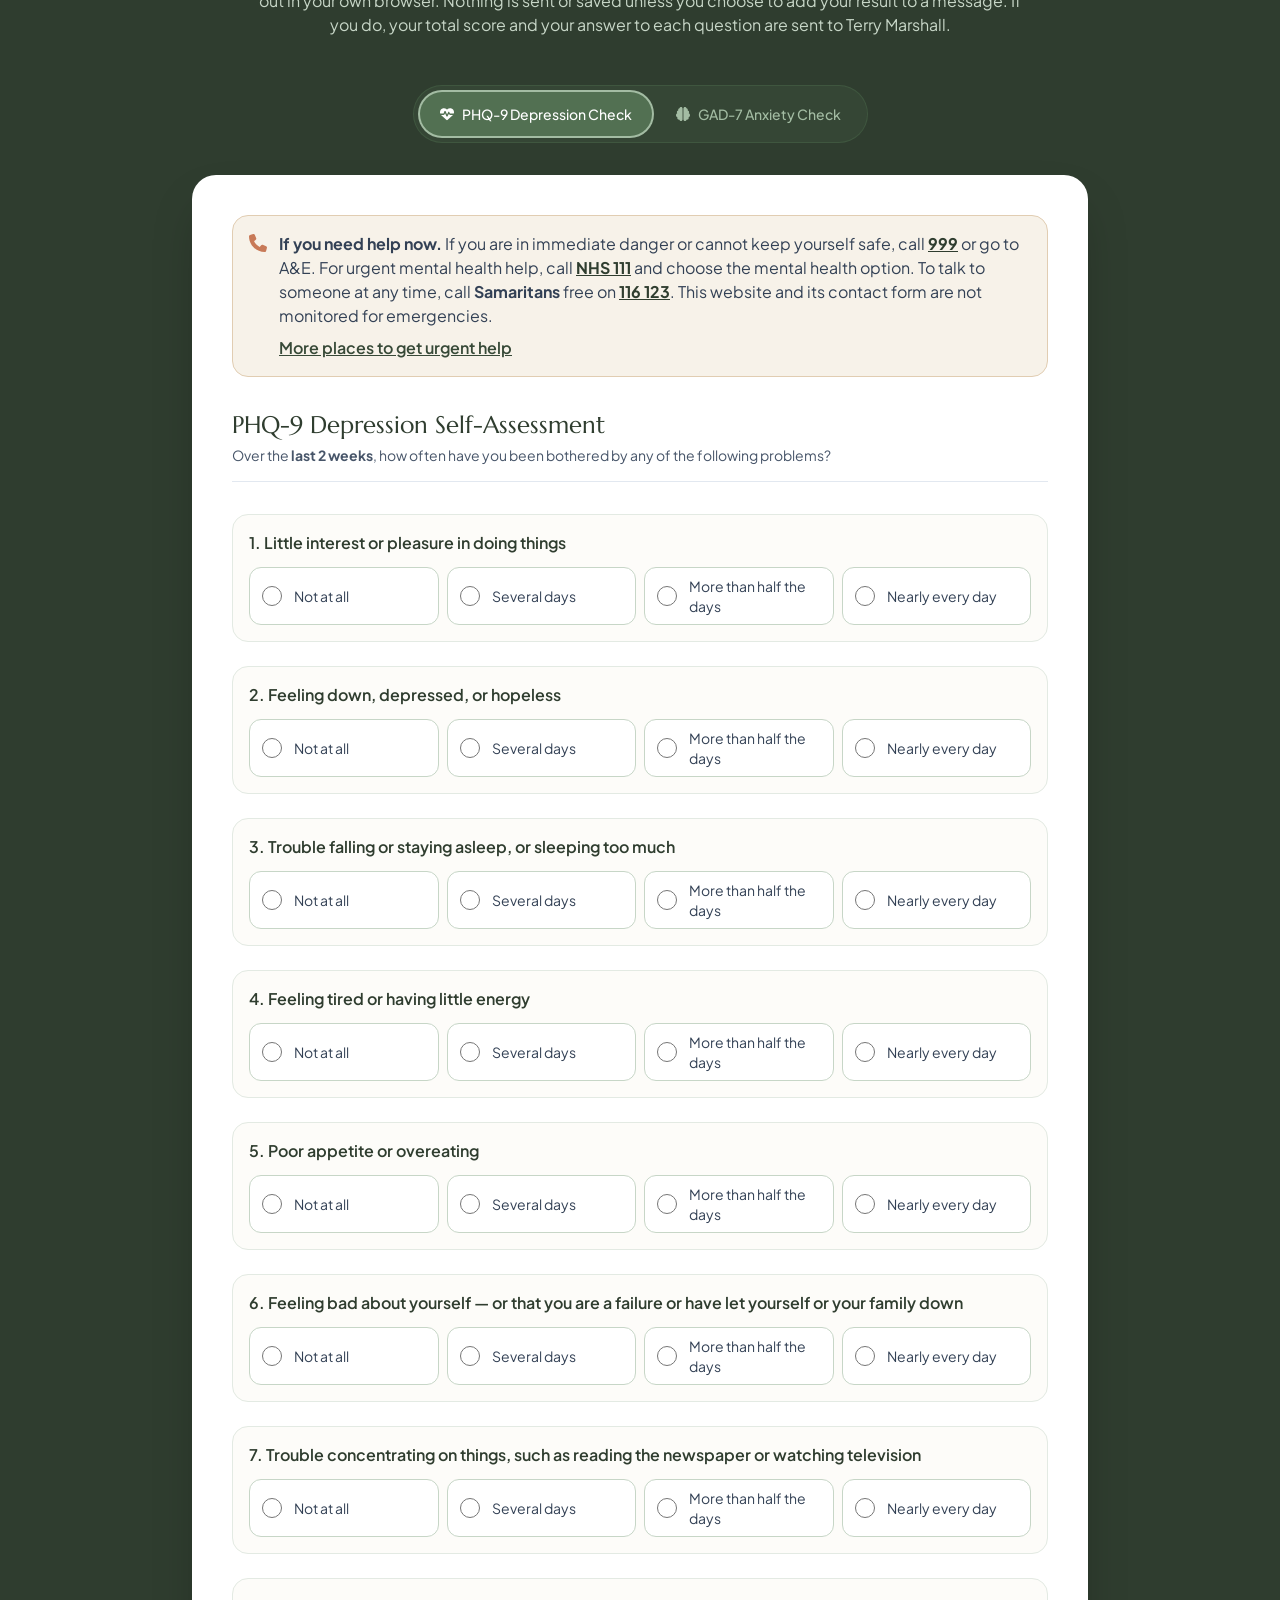
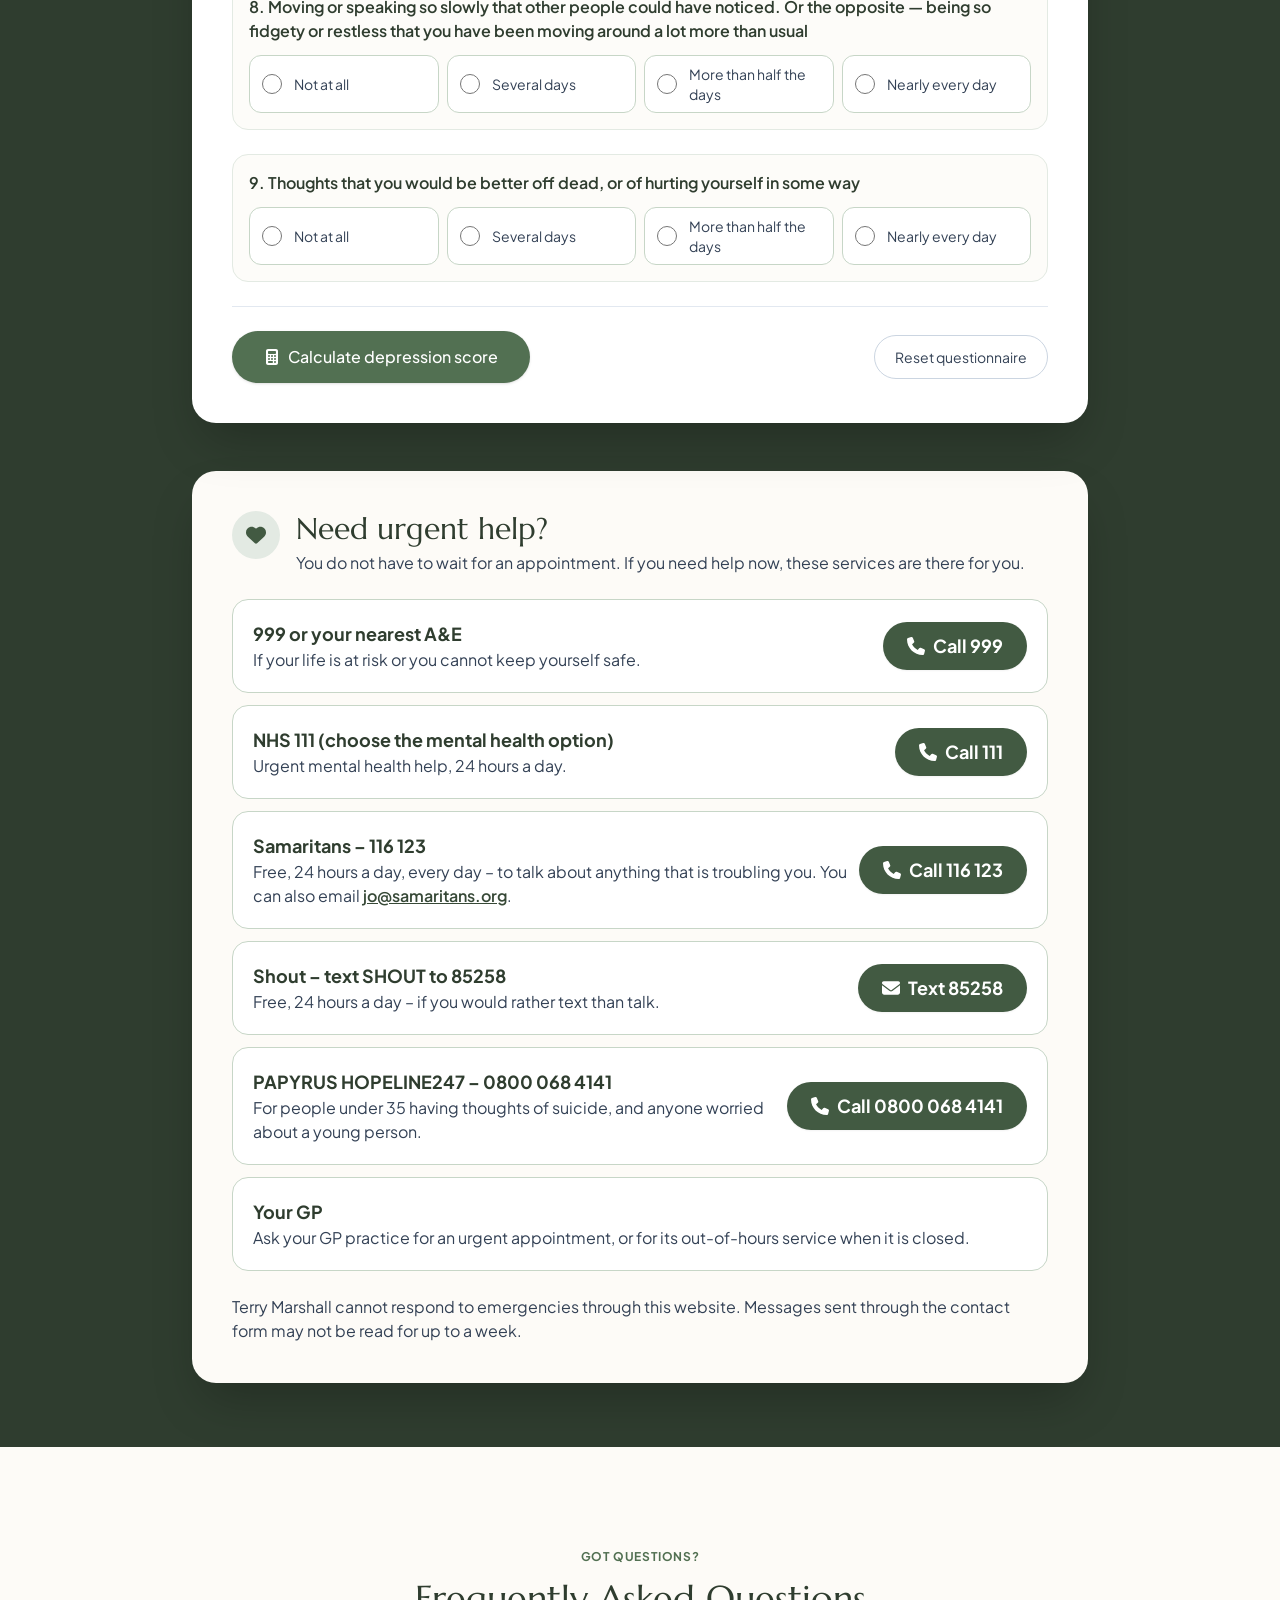
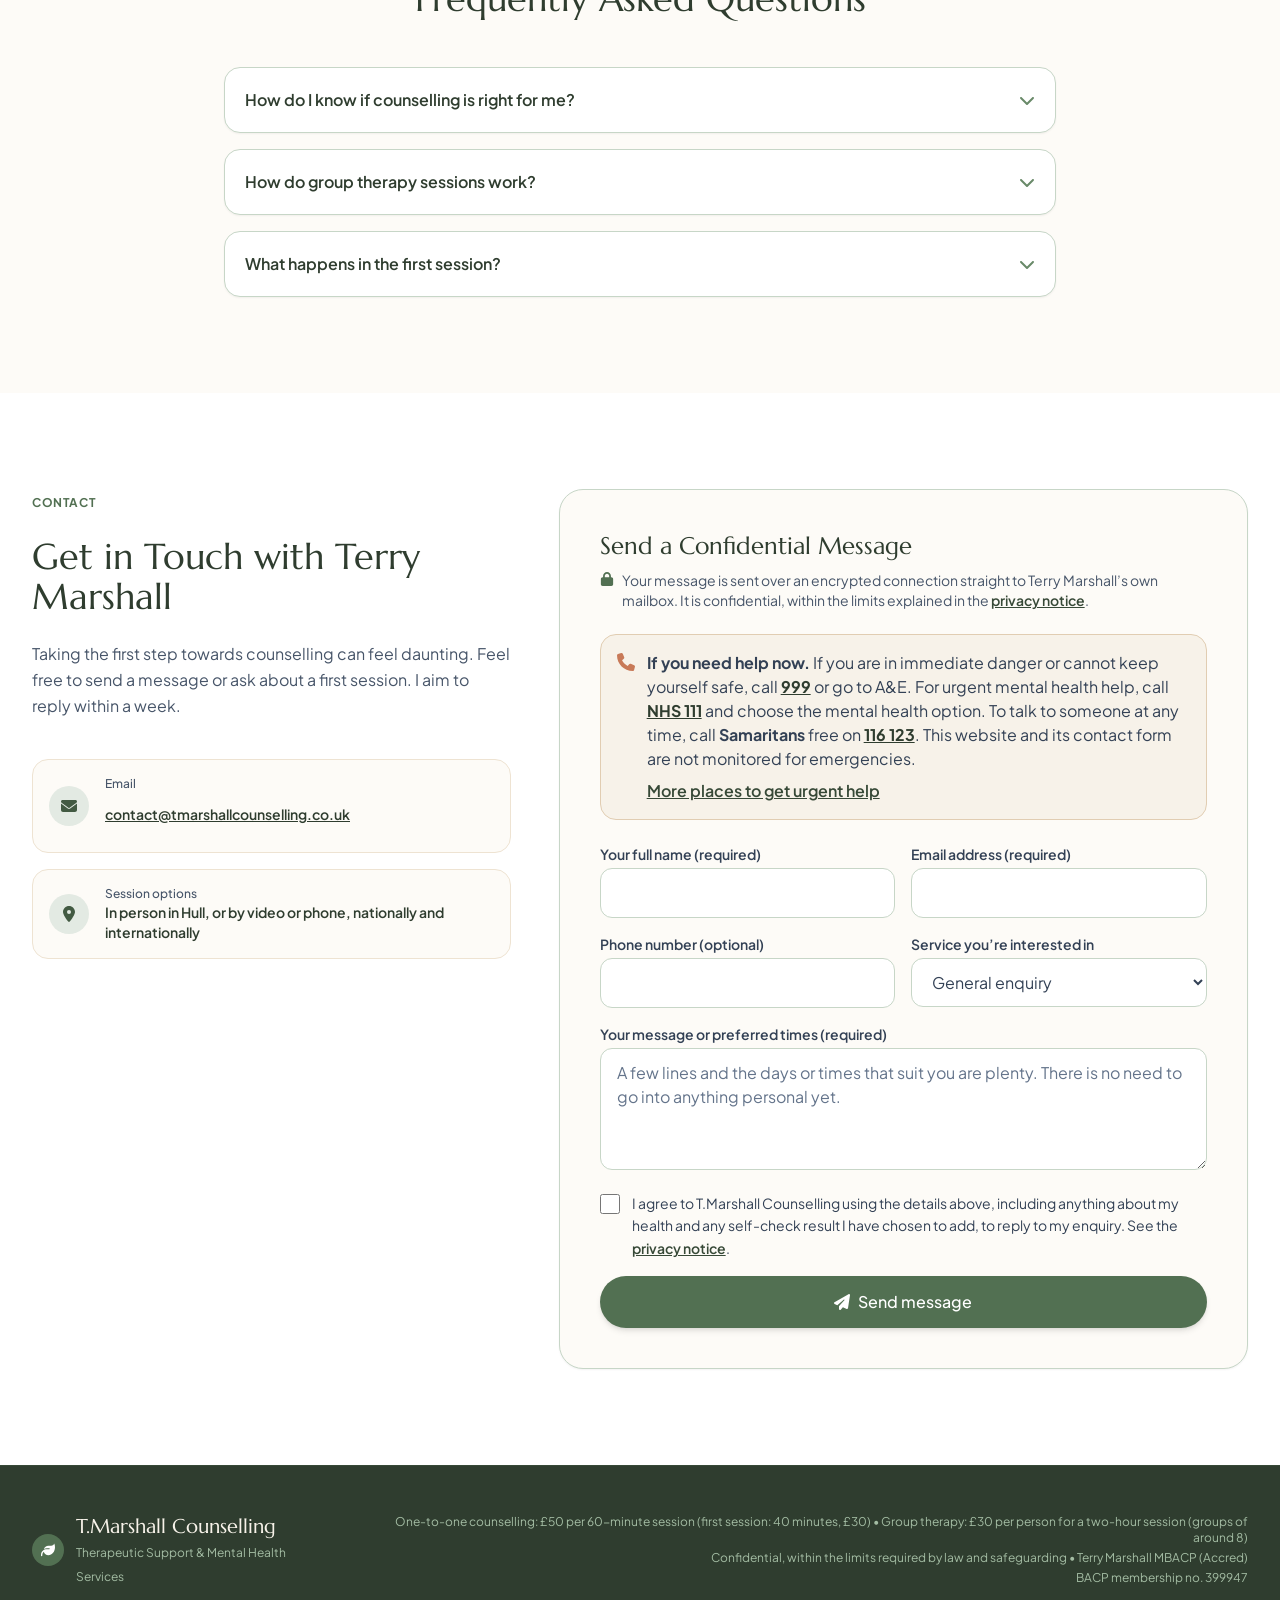
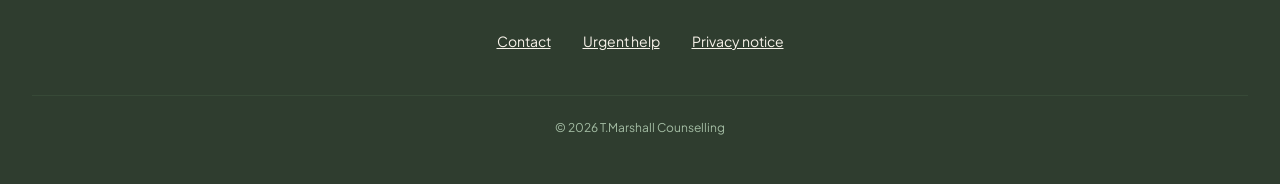
==== commit 5f1dbb3a: "Home page: new picture at the top, in place of the illustration A picture supplied by the owner's si" ====
--- a/index.html
+++ b/index.html
@@ -160,12 +160,17 @@
                             <div class="absolute -bottom-4 -right-4 w-72 h-72 bg-sage-200 rounded-full mix-blend-multiply filter blur-xl opacity-70"></div>
 
                             <div class="relative bg-white p-4 rounded-3xl shadow-xl border border-sage-100">
-                                <!-- Decorative illustration (no photo), so it has empty alt text -->
-                                <img src="/assets/img/hero.svg" alt="" width="445" height="420" decoding="async"
-                                     class="rounded-2xl object-cover h-[420px] w-full">
+                                <!-- PICTURE: to change it, replace assets/img/hero.jpg and assets/img/hero.webp with a
+                                     square picture (keep the same two file names) and change the alt text below so it
+                                     says what the new picture shows. The words in this picture are part of the image. -->
+                                <picture>
+                                    <source srcset="/assets/img/hero.webp" type="image/webp">
+                                    <img src="/assets/img/hero.jpg" alt="Two people holding hands at sunrise, with the word Connection: real conversations, deeper understanding, a stronger you. Counselling is a space to feel heard, be understood and reconnect with what matters." width="1200" height="1200" decoding="async" fetchpriority="high"
+                                         class="rounded-2xl w-full h-auto">
+                                </picture>
                                 <!-- AVAILABILITY: change or remove this line if you are not taking new clients -->
-                                <div class="absolute bottom-8 left-8 right-8 glass-card p-4 rounded-xl shadow-md border border-white/60">
-                                    <div class="flex items-center space-x-3">
+                                <div class="mt-4 glass-card px-4 py-3 rounded-xl shadow-md border border-white/60">
+                                    <div class="flex items-center justify-center space-x-3">
                                         <div class="w-3 h-3 bg-emerald-500 rounded-full flex-shrink-0 motion-safe:animate-ping"></div>
                                         <p class="text-xs font-semibold text-sage-900">Accepting new clients • Hull & online</p>
                                     </div>
--- a/assets/css/site.css
+++ b/assets/css/site.css
@@ -597,20 +597,8 @@
   top: -1rem;
 }
 
-.bottom-8 {
-  bottom: 2rem;
-}
-
-.left-8 {
-  left: 2rem;
-}
-
 .right-0 {
   right: 0px;
-}
-
-.right-8 {
-  right: 2rem;
 }
 
 .top-0 {
@@ -691,6 +679,10 @@
   margin-top: 0.5rem;
 }
 
+.mt-4 {
+  margin-top: 1rem;
+}
+
 .mt-6 {
   margin-top: 1.5rem;
 }
@@ -763,12 +755,12 @@
   height: 2rem;
 }
 
-.h-\[420px\] {
-  height: 420px;
-}
-
 .h-\[460px\] {
   height: 460px;
+}
+
+.h-auto {
+  height: auto;
 }
 
 .max-h-full {
